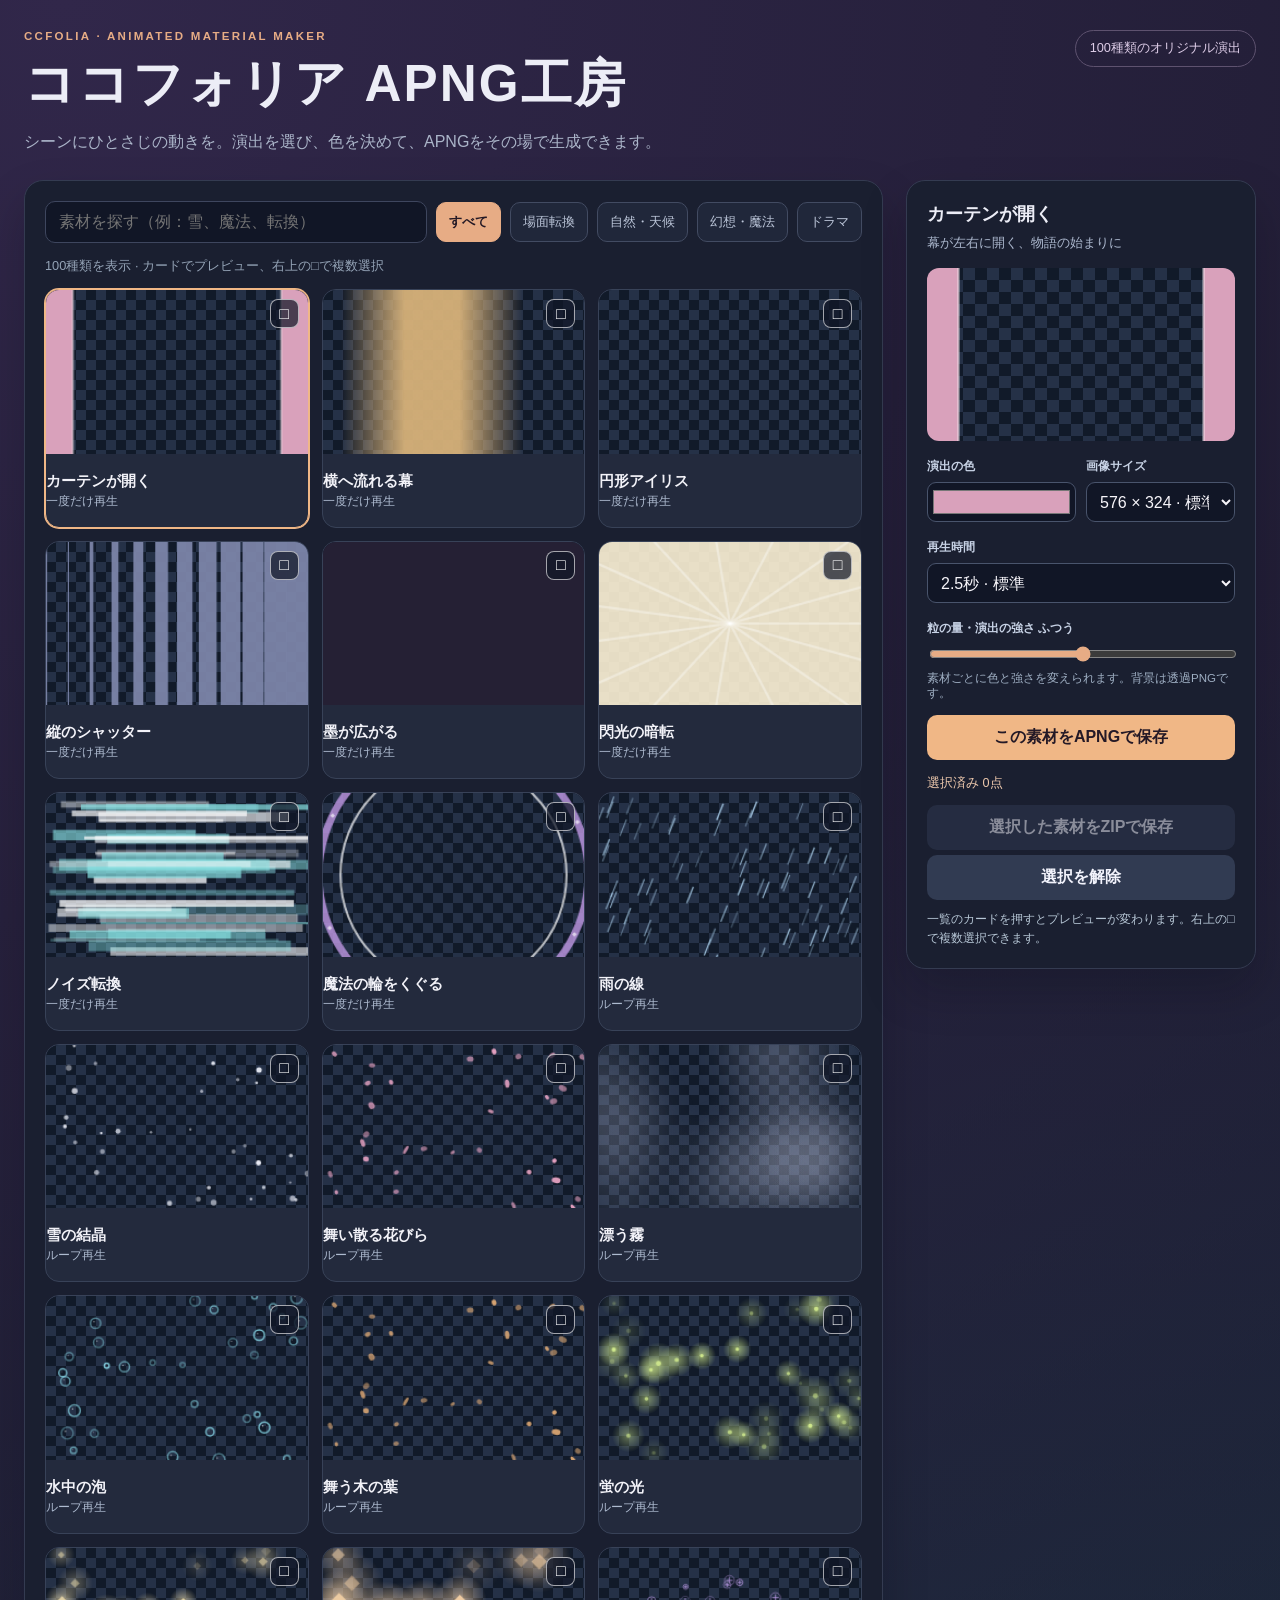
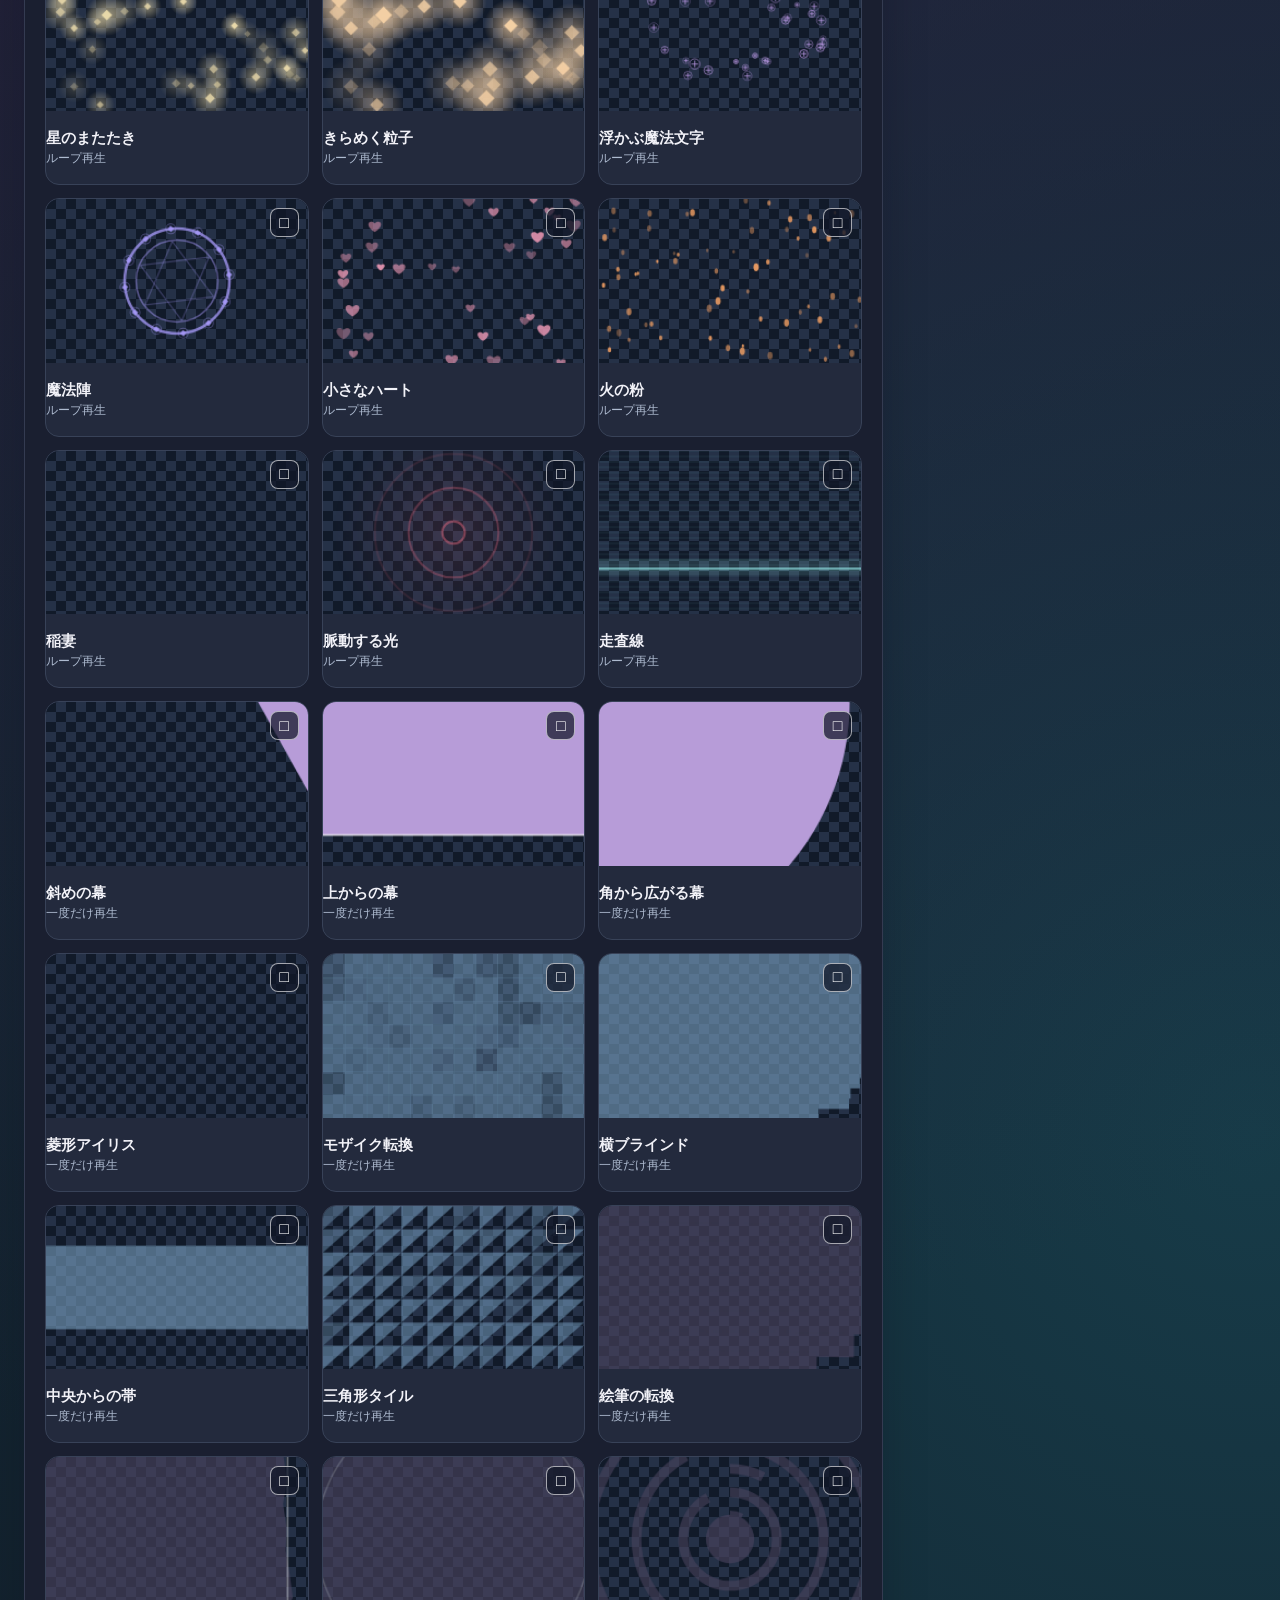
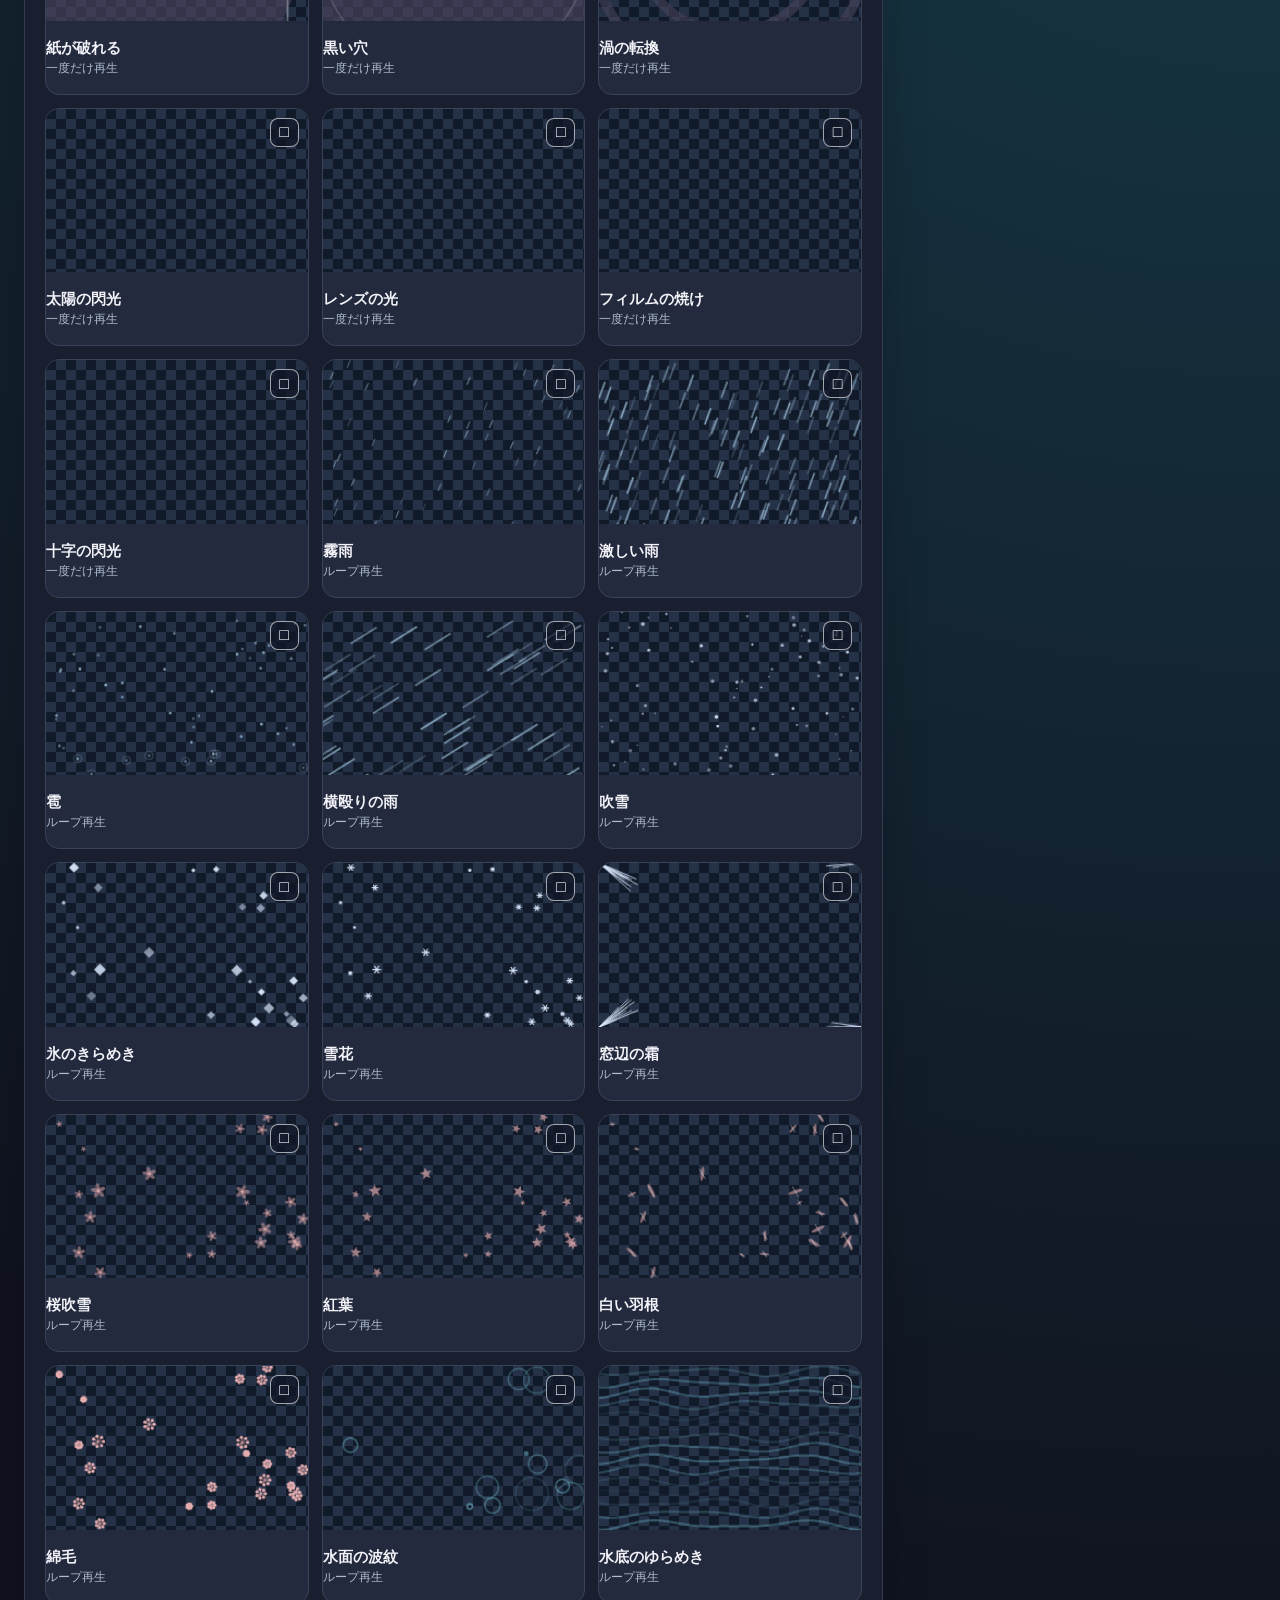
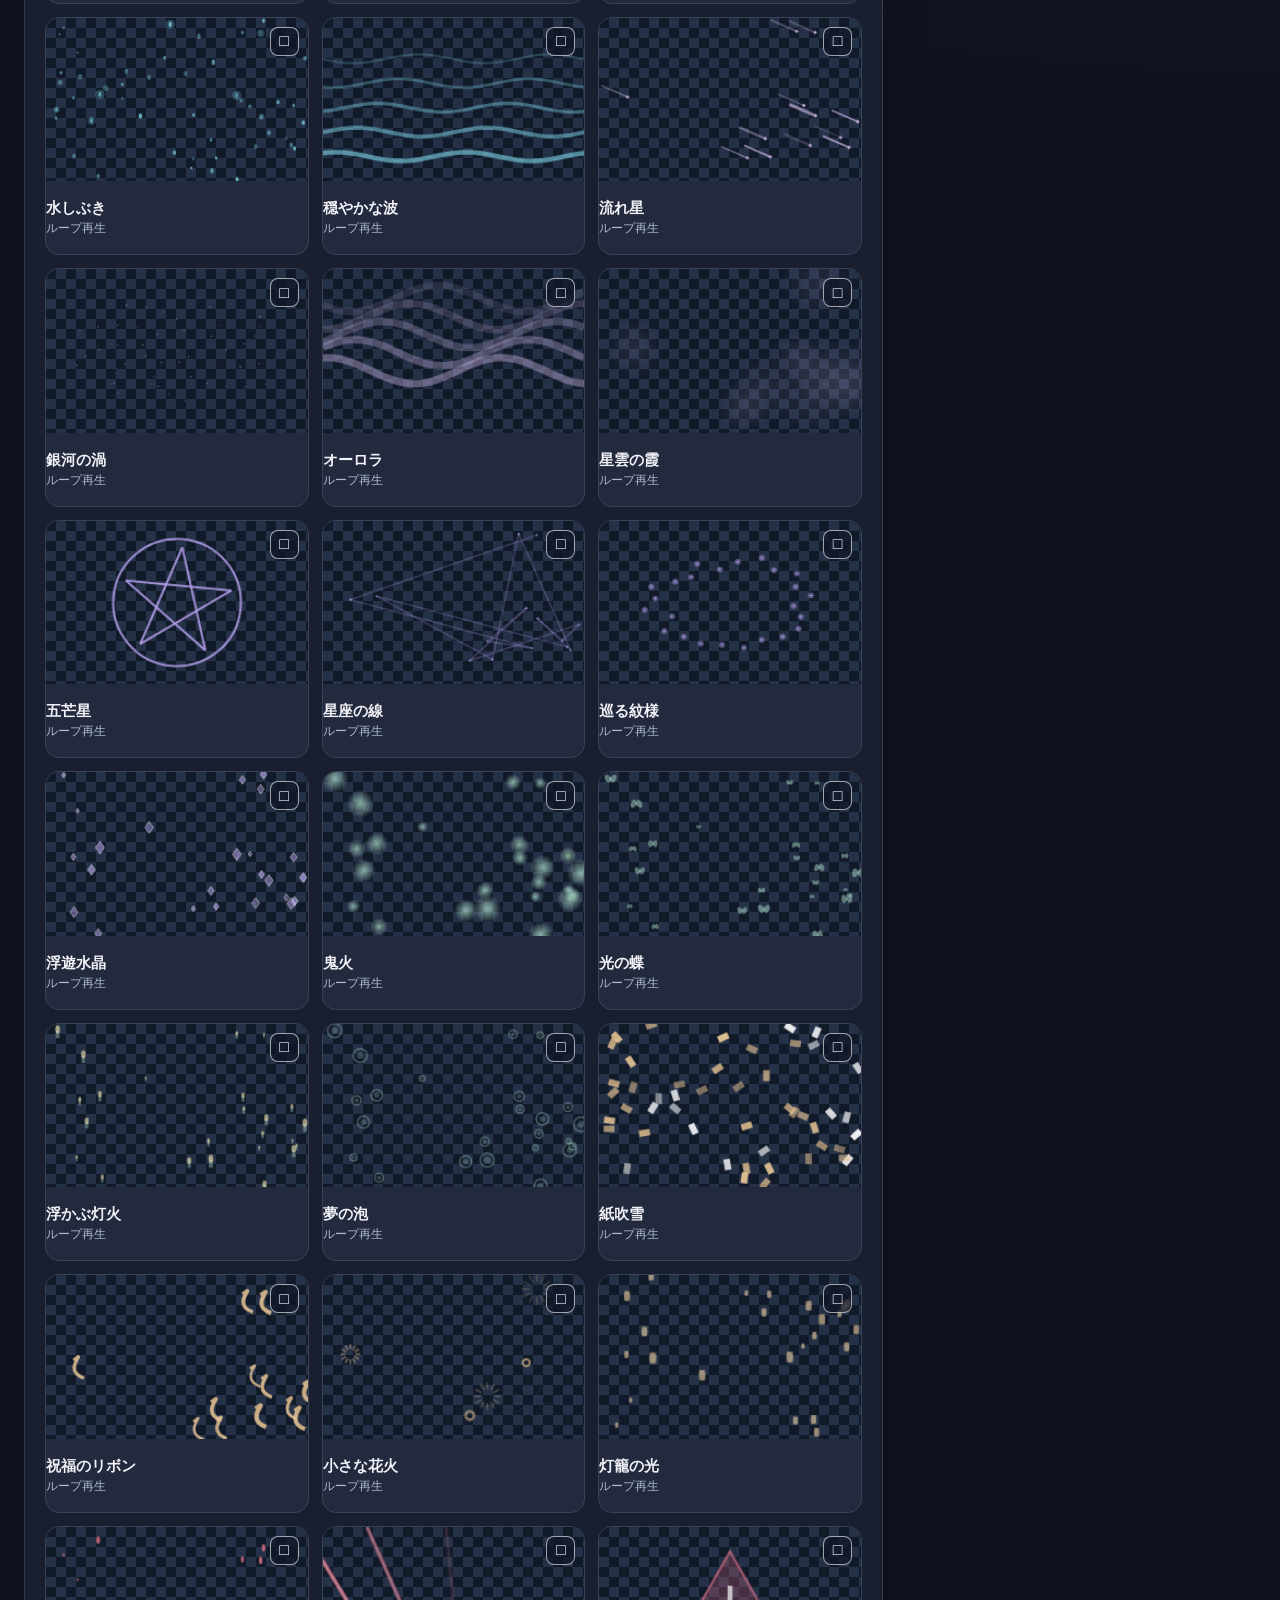
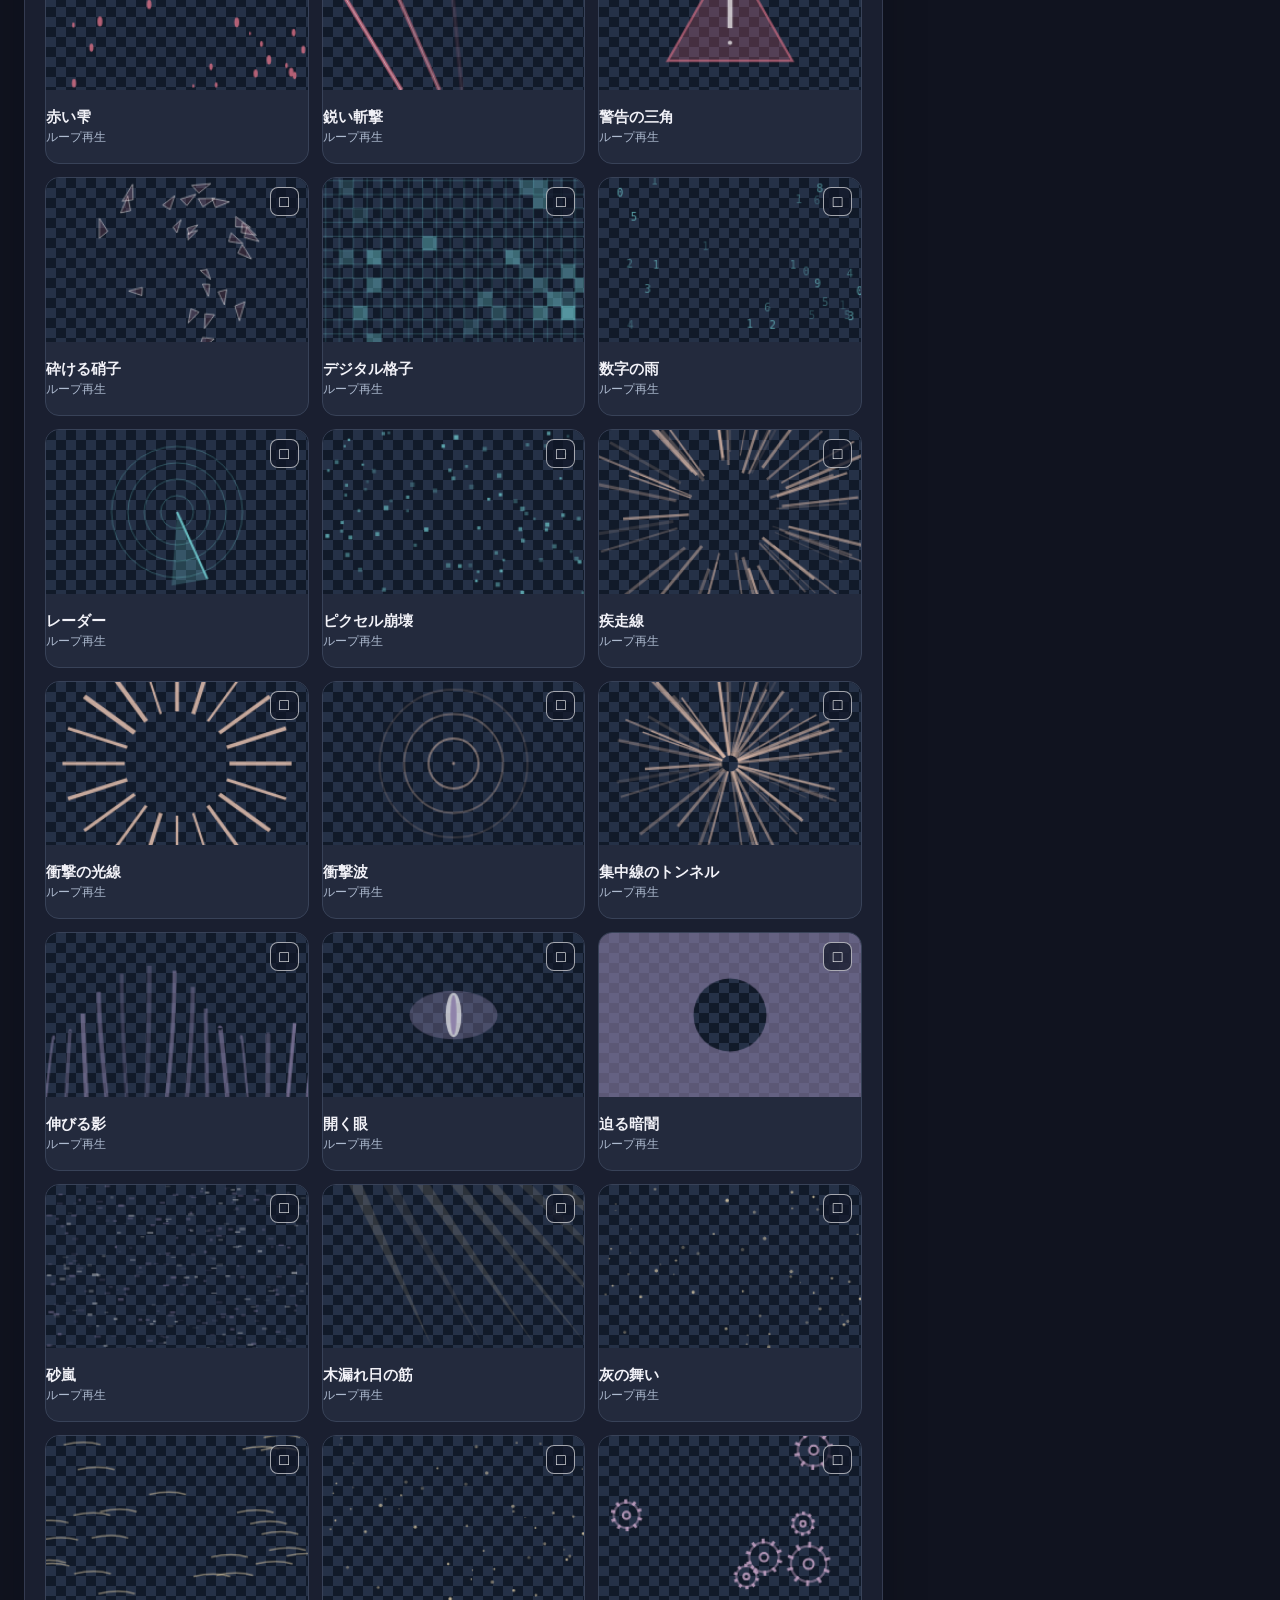
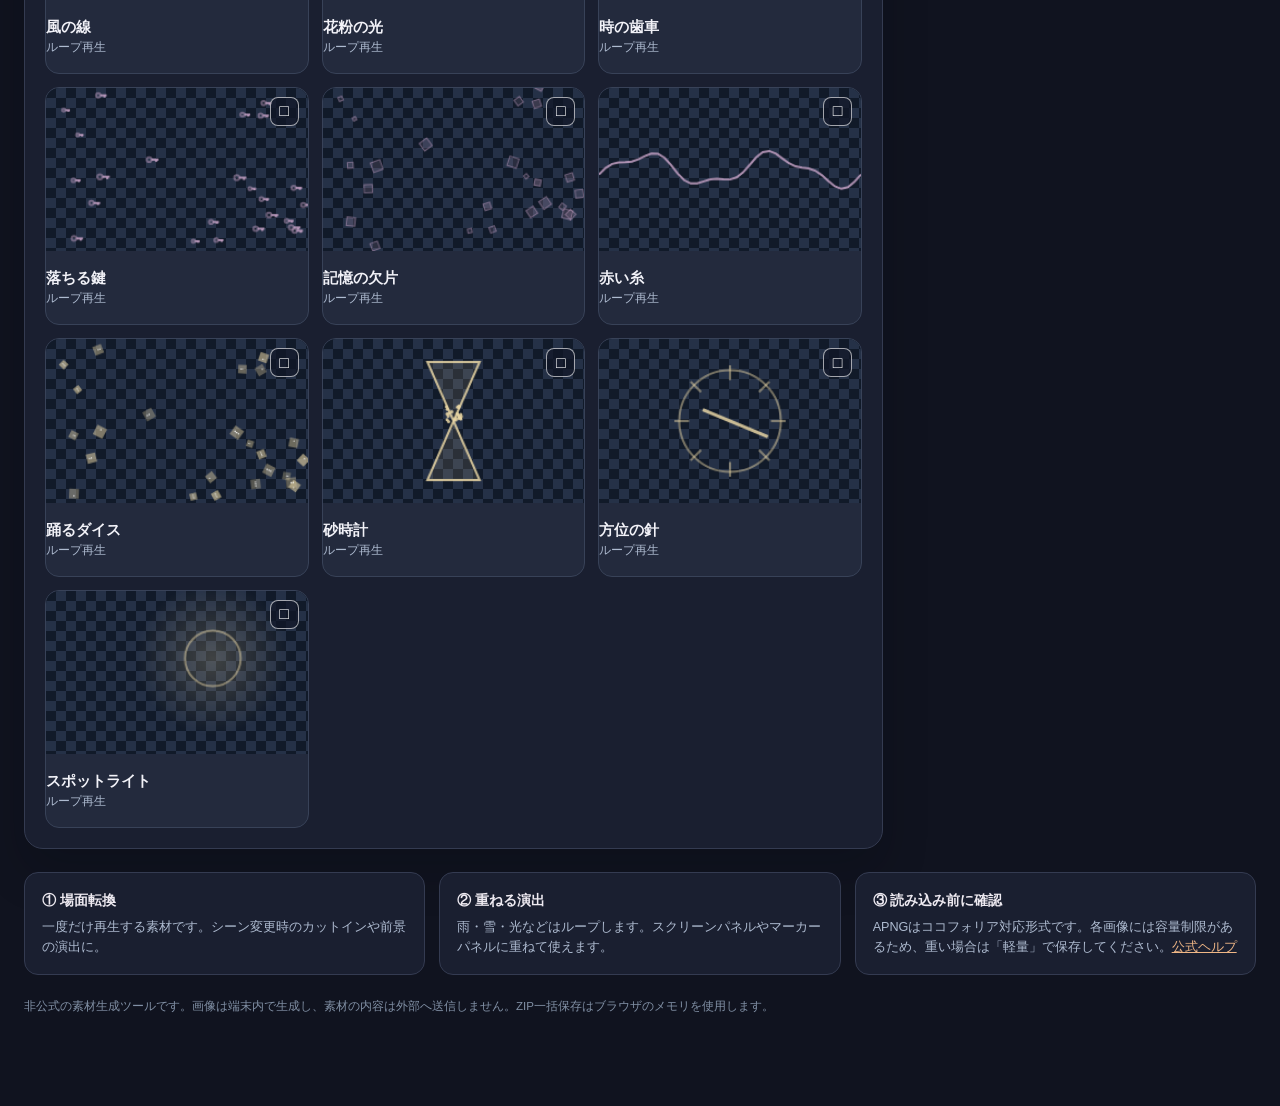
==== apng/index.html @ f4508a55 "Add 100-effect CCFOLIA APNG maker" ====
<!doctype html>
<html lang="ja">
<head>
<meta charset="utf-8"><meta name="viewport" content="width=device-width,initial-scale=1">
<title>ココフォリア APNG工房</title>
<style>
:root{font-family:-apple-system,BlinkMacSystemFont,"Hiragino Kaku Gothic ProN","Yu Gothic",sans-serif;color:#ecedf6;background:#10131f}*{box-sizing:border-box}body{margin:0;background:radial-gradient(circle at 5% 0,#31274a 0,transparent 33%),radial-gradient(circle at 98% 30%,#173b48 0,transparent 33%),#10131f;min-height:100vh}button,input,select{font:inherit}button{cursor:pointer}button:focus-visible,input:focus-visible,select:focus-visible{outline:2px solid #f3ba82;outline-offset:3px}.wrap{max-width:1320px;margin:auto;padding:30px 24px 80px}.top{display:flex;align-items:flex-start;justify-content:space-between;gap:20px;margin-bottom:25px}.eyebrow{font-size:.72rem;letter-spacing:.2em;color:#e7ac85;font-weight:800}h1{font-size:clamp(1.9rem,4vw,3.2rem);letter-spacing:.04em;margin:8px 0 9px}h1 span{color:#f0b786}.lead{color:#abb5c9;line-height:1.7;margin:0}.pill{border:1px solid #5e526f;color:#decde8;border-radius:99px;padding:9px 14px;font-size:.8rem;white-space:nowrap}.layout{display:grid;grid-template-columns:minmax(0,1fr) 350px;gap:23px;align-items:start}.library,.panel{background:#1a1f30;border:1px solid #343b51;border-radius:19px;box-shadow:0 22px 45px #06091036}.library{padding:20px}.toolbar{display:flex;flex-wrap:wrap;gap:9px;align-items:center;margin-bottom:15px}.search{min-width:180px;flex:1;padding:11px 13px;background:#111626;color:#fff;border:1px solid #3e465e;border-radius:10px}.filter{border:1px solid #424b62;border-radius:10px;color:#bbc5d8;background:#20273a;padding:10px 12px;font-size:.82rem}.filter.active{background:#e7ac85;border-color:#e7ac85;color:#241925;font-weight:800}.count{color:#95a4b7;font-size:.8rem;margin:0 0 14px}.cards{display:grid;grid-template-columns:repeat(3,minmax(0,1fr));gap:13px}.card{position:relative;text-align:left;border:1px solid #384258;border-radius:14px;background:#232a3d;color:#f2f2f8;padding:0;overflow:hidden;transition:transform .16s,border-color .16s}.card:hover{transform:translateY(-2px);border-color:#bd9caa}.card.active{border-color:#f0b786;box-shadow:0 0 0 1px #f0b786}.card canvas{display:block;width:100%;aspect-ratio:16/10;background-color:#111a29;background-image:linear-gradient(45deg,#253147 25%,transparent 25%),linear-gradient(-45deg,#253147 25%,transparent 25%),linear-gradient(45deg,transparent 75%,#253147 75%),linear-gradient(-45deg,transparent 75%,#253147 75%);background-size:20px 20px;background-position:0 0,0 10px,10px -10px,-10px 0}.card-text{padding:11px 12px 13px}.card-title{display:block;font-size:.92rem;font-weight:800}.card-sub{display:block;font-size:.72rem;color:#aebbd0;margin-top:3px}.check{position:absolute;right:9px;top:9px;width:29px;height:29px;border:1px solid #ffffff9c;border-radius:8px;background:#111728b8;color:#fff;display:grid;place-items:center;font-size:1rem}.check.on{background:#e7ac85;border-color:#e7ac85;color:#211626}.panel{position:sticky;top:16px;padding:20px}.panel h2{font-size:1.15rem;margin:0 0 7px}.panel p{font-size:.8rem;line-height:1.55;color:#acb8ce;margin:0 0 15px}.previewbox{border-radius:12px;overflow:hidden;background-color:#111a29;background-image:linear-gradient(45deg,#253147 25%,transparent 25%),linear-gradient(-45deg,#253147 25%,transparent 25%),linear-gradient(45deg,transparent 75%,#253147 75%),linear-gradient(-45deg,transparent 75%,#253147 75%);background-size:24px 24px;background-position:0 0,0 12px,12px -12px,-12px 0}.previewbox canvas{display:block;width:100%;aspect-ratio:16/9}.panel label{display:block;font-size:.77rem;font-weight:800;color:#c7d2e5;margin:17px 0 7px}.controlrow{display:grid;grid-template-columns:1fr 1fr;gap:10px}.panel select,.panel input[type=color]{width:100%;height:40px;background:#111626;color:#f7f5fa;border:1px solid #49546c;border-radius:9px;padding:6px 9px}.panel input[type=color]{padding:3px;cursor:pointer}.panel input[type=range]{width:100%;accent-color:#e7ac85}.hint{font-size:.72rem;color:#9eaec2;margin-top:5px}.primary,.secondary{width:100%;border:0;border-radius:10px;padding:12px 13px;font-weight:800;margin-top:14px}.primary{background:#f0b786;color:#241926}.primary:hover{background:#ffd1a5}.secondary{background:#313b52;color:#f2f3fc;margin-top:8px}.secondary:hover{background:#42506c}button:disabled{opacity:.52;cursor:wait}.selection{color:#eec9ad;font-size:.79rem;min-height:22px;margin-top:15px}.status{font-size:.77rem;color:#b6c6d5;line-height:1.5;min-height:38px;margin-top:10px}.help{display:grid;grid-template-columns:repeat(3,1fr);gap:14px;margin-top:23px}.help article{background:#1a1f30;border:1px solid #343b51;border-radius:14px;padding:17px;color:#aebbd0;line-height:1.6;font-size:.79rem}.help strong{display:block;color:#eeeaf1;font-size:.85rem;margin-bottom:5px}.help a{color:#f0b786}.empty{grid-column:1/-1;padding:45px;text-align:center;color:#b2bdd0}.foot{font-size:.72rem;color:#8190a5;margin-top:24px}@media(max-width:1050px){.cards{grid-template-columns:repeat(2,minmax(0,1fr))}.layout{grid-template-columns:minmax(0,1fr) 320px}}@media(max-width:760px){.wrap{padding:22px 14px 60px}.top{display:block}.pill{display:inline-block;margin-top:14px}.layout{display:flex;flex-direction:column-reverse}.panel{position:static;width:100%}.library{width:100%}.help{grid-template-columns:1fr}}@media(max-width:470px){.cards{grid-template-columns:1fr 1fr;gap:9px}.card-title{font-size:.8rem}.card-sub{font-size:.66rem}.card-text{padding:9px}.toolbar{gap:6px}.filter{padding:8px;font-size:.74rem}.search{flex-basis:100%}}
</style>
</head>
<body><main class="wrap">
<header class="top"><div><div class="eyebrow">CCFOLIA · ANIMATED MATERIAL MAKER</div><h1>ココフォリア APNG工房</h1><p class="lead">シーンにひとさじの動きを。演出を選び、色を決めて、APNGをその場で生成できます。</p></div><div class="pill"><span id="totalCount">100</span>種類のオリジナル演出</div></header>
<div class="layout"><section class="library" aria-label="素材一覧"><div class="toolbar"><input id="search" class="search" type="search" placeholder="素材を探す（例：雪、魔法、転換）" aria-label="素材を検索"><button class="filter active" data-filter="all">すべて</button><button class="filter" data-filter="transition">場面転換</button><button class="filter" data-filter="weather">自然・天候</button><button class="filter" data-filter="fantasy">幻想・魔法</button><button class="filter" data-filter="dramatic">ドラマ</button></div><p class="count" id="count"></p><div class="cards" id="cards"></div></section>
<aside class="panel"><h2 id="selectedTitle">カーテンが開く</h2><p id="selectedDescription">幕が左右に開く、物語の始まりに。</p><div class="previewbox"><canvas id="preview" width="640" height="360" aria-label="選んだ演出のプレビュー"></canvas></div><div class="controlrow"><div><label for="color">演出の色</label><input id="color" type="color" value="#d9a1bb"></div><div><label for="size">画像サイズ</label><select id="size"><option value="384">384 × 216 · 軽量</option><option value="576" selected>576 × 324 · 標準</option><option value="768">768 × 432 · 高画質</option></select></div></div><label for="duration">再生時間</label><select id="duration"><option value="1.5">1.5秒 · 速い</option><option value="2.5" selected>2.5秒 · 標準</option><option value="4">4秒 · ゆっくり</option></select><label for="density">粒の量・演出の強さ <span id="densityValue">ふつう</span></label><input id="density" type="range" min="1" max="3" value="2" step="1"><div class="hint">素材ごとに色と強さを変えられます。背景は透過PNGです。</div><button id="downloadOne" class="primary">この素材をAPNGで保存</button><div class="selection" id="selection">選択済み 0点</div><button id="downloadZip" class="secondary" disabled>選択した素材をZIPで保存</button><button id="clearSelection" class="secondary" style="margin-top:5px">選択を解除</button><div id="status" class="status" role="status" aria-live="polite">一覧のカードを押すとプレビューが変わります。右上の□で複数選択できます。</div></aside></div>
<section class="help"><article><strong>① 場面転換</strong>一度だけ再生する素材です。シーン変更時のカットインや前景の演出に。</article><article><strong>② 重ねる演出</strong>雨・雪・光などはループします。スクリーンパネルやマーカーパネルに重ねて使えます。</article><article><strong>③ 読み込み前に確認</strong>APNGはココフォリア対応形式です。各画像には容量制限があるため、重い場合は「軽量」で保存してください。<a href="https://docs.ccfolia.com/" target="_blank" rel="noopener">公式ヘルプ</a></article></section><p class="foot">非公式の素材生成ツールです。画像は端末内で生成し、素材の内容は外部へ送信しません。ZIP一括保存はブラウザのメモリを使用します。</p>
</main><script>
const presets=[
  ['curtain','カーテンが開く','幕が左右に開く、物語の始まりに','transition','#d9a1bb'],
  ['wipe','横へ流れる幕','スッと横切るシンプルな場面転換','transition','#d7b27a'],
  ['iris','円形アイリス','暗転して丸く視界が開く','transition','#171b30'],
  ['shutter','縦のシャッター','細い板が順に現れて消える','transition','#7d85a9'],
  ['ink','墨が広がる','不穏な黒い染みが画面を覆う','transition','#252034'],
  ['flash','閃光の暗転','光が一瞬すべてを包み込む','transition','#fff4d7'],
  ['glitch','ノイズ転換','画面が乱れて切り替わる','transition','#88e1e2'],
  ['portal','魔法の輪をくぐる','光の輪が膨らみ景色を覆う','transition','#c29ae6'],
  ['rain','雨の線','静かに降り続く雨','weather','#b2d8f4'],
  ['snow','雪の結晶','ゆっくり落ちる雪','weather','#f4f6ff'],
  ['petals','舞い散る花びら','春や別れのシーンに','weather','#eea7c7'],
  ['fog','漂う霧','薄い靄が流れる','weather','#c2c7df'],
  ['bubbles','水中の泡','海や水族館の場面に','weather','#88d7e6'],
  ['leaves','舞う木の葉','風に揺れる秋の気配','weather','#e0aa75'],
  ['fireflies','蛍の光','夜の景色に小さな灯り','fantasy','#d0e98d'],
  ['stars','星のまたたき','静かな夜に細かな光','fantasy','#e9d9aa'],
  ['sparkles','きらめく粒子','祝福や発見の瞬間に','fantasy','#f4d0a5'],
  ['runes','浮かぶ魔法文字','円を描いて巡る小さな紋様','fantasy','#bb99e4'],
  ['circle','魔法陣','回転する二重の魔法陣','fantasy','#ab9eff'],
  ['hearts','小さなハート','やわらかな恋の演出','fantasy','#f29cb8'],
  ['embers','火の粉','炎の気配を画面に重ねる','dramatic','#f4a164'],
  ['lightning','稲妻','不穏な夜を裂く閃光','dramatic','#b9c9ff'],
  ['pulse','脈動する光','緊張感のある場面に','dramatic','#db657b'],
  ['scan','走査線','機械や近未来の演出','dramatic','#8ad7d9']
].map(([id,name,desc,category,color])=>({id,name,desc,category,color}));
// 19の描画テーマに4種類ずつ、形と動きを変えた独立した素材を追加。
const extraGroups=[
  ['sweep','transition','#b79cd8',[
    ['diagonal_wipe','斜めの幕','斜めに流れて画面を覆う'],['vertical_wipe','上からの幕','上から降りる場面転換'],['corner_sweep','角から広がる幕','隅から広がる扇形'],['diamond_iris','菱形アイリス','菱形の視界が開く']]],
  ['tiles','transition','#7399b9',[
    ['mosaic_tiles','モザイク転換','小さなタイルが順に点灯'],['horizontal_blinds','横ブラインド','細い帯が交互に走る'],['center_bars','中央からの帯','中央から上下へ広がる'],['triangle_tiles','三角形タイル','三角片が画面を埋める']]],
  ['cut','transition','#49445e',[
    ['brush_strokes','絵筆の転換','太い筆跡が横切る'],['paper_tear','紙が破れる','裂け目が広がる'],['black_hole','黒い穴','中央に吸い込まれる暗転'],['spiral_wipe','渦の転換','渦を描いて視界が変わる']]],
  ['flare','transition','#f1d4a0',[
    ['sunburst_transition','太陽の閃光','光線が一斉に広がる'],['lens_flare_transition','レンズの光','丸い光が横切る'],['film_burn','フィルムの焼け','端から色が焼き付く'],['cross_flash','十字の閃光','十字の光が一瞬広がる']]],
  ['rainstorm','weather','#a9cde5',[
    ['drizzle','霧雨','細く穏やかな雨'],['downpour','激しい雨','密度の高い土砂降り'],['hail','雹','小さな氷粒が跳ねる'],['sideways_rain','横殴りの雨','風に流される雨線']]],
  ['frost','weather','#dceaff',[
    ['snowstorm','吹雪','風に渦巻く雪'],['ice_crystals','氷のきらめき','鋭い光を持つ氷片'],['snowflakes','雪花','六角形の結晶が舞う'],['frost_edges','窓辺の霜','四隅から広がる霜模様']]],
  ['flora','weather','#e8b0b3',[
    ['sakura','桜吹雪','桜の花びらが流れる'],['maple','紅葉','楓の葉が舞う'],['feathers','白い羽根','羽根がゆっくり落ちる'],['dandelions','綿毛','タンポポの綿毛が飛ぶ']]],
  ['water','weather','#79cbdc',[
    ['ripples','水面の波紋','小さな円が次々広がる'],['caustics','水底のゆらめき','水の光が揺れる'],['splash','水しぶき','水滴が跳ねる'],['waves','穏やかな波','横に流れる波線']]],
  ['cosmos','fantasy','#d2bceb',[
    ['shooting_stars','流れ星','夜空を横切る光跡'],['galaxy','銀河の渦','星が螺旋を描く'],['aurora','オーロラ','光の帯が揺れる'],['nebula','星雲の霞','宇宙の雲が漂う']]],
  ['arcana','fantasy','#b6a0ed',[
    ['pentagram','五芒星','ゆっくり回る星の紋章'],['constellation','星座の線','星が結び合わされる'],['orbit_glyphs','巡る紋様','魔法の記号が軌道を巡る'],['crystals','浮遊水晶','透明な結晶が浮かぶ']]],
  ['spirits','fantasy','#b4e4d1',[
    ['wisps','鬼火','小さな光がゆらめく'],['butterflies','光の蝶','蝶がふわりと飛ぶ'],['floating_candles','浮かぶ灯火','温かな灯りが昇る'],['dream_orbs','夢の泡','淡い光球が漂う']]],
  ['celebrate','fantasy','#ebc895',[
    ['confetti','紙吹雪','色紙が踊る'],['ribbons','祝福のリボン','細いリボンが流れる'],['fireworks','小さな花火','光の輪が弾ける'],['lanterns','灯籠の光','灯りがゆっくり昇る']]],
  ['danger','dramatic','#d16d83',[
    ['red_drops','赤い雫','落ちる赤いしずく'],['red_slashes','鋭い斬撃','斜めに走る光の傷'],['warning','警告の三角','点滅する三角形'],['shattered_glass','砕ける硝子','破片が外へ飛び散る']]],
  ['tech','dramatic','#75d4d8',[
    ['digital_grid','デジタル格子','光る格子が流れる'],['code_rain','数字の雨','データの列が降る'],['radar','レーダー','円を走る探索線'],['pixel_dust','ピクセル崩壊','四角い粒が散る']]],
  ['motion','dramatic','#e4c0ae',[
    ['speed_lines','疾走線','端から伸びる速度線'],['impact_rays','衝撃の光線','中心から放射する衝撃'],['shockwave','衝撃波','広がる円形の波'],['focus_tunnel','集中線のトンネル','視線を中央へ集める']]],
  ['horror','dramatic','#8f83aa',[
    ['tendrils','伸びる影','黒い影が這い寄る'],['blinking_eye','開く眼','大きな眼が一瞬開く'],['creeping_dark','迫る暗闇','四隅から闇が浸食する'],['tv_static','砂嵐','細かなノイズが揺れる']]],
  ['atmosphere','weather','#e6d4ae',[
    ['sunbeams','木漏れ日の筋','柔らかな日差しが差す'],['ash','灰の舞い','静かな灰が落ちる'],['wind_trails','風の線','空気が流れる軌跡'],['pollen','花粉の光','金色の粒が漂う']]],
  ['dream','fantasy','#c6a3c6',[
    ['clock_gears','時の歯車','歯車が静かに回る'],['falling_keys','落ちる鍵','古い鍵が舞い落ちる'],['memory_shards','記憶の欠片','四角い記憶が浮かぶ'],['red_thread','赤い糸','一本の糸が揺れる']]],
  ['symbols','dramatic','#e9d6a5',[
    ['dice_scatter','踊るダイス','小さなサイコロが転がる'],['hourglass','砂時計','砂が流れる時計'],['compass','方位の針','針がゆっくり回る'],['spotlight','スポットライト','光が対象を探す']]]
];
for(const [family,category,color,items] of extraGroups)items.forEach(([id,name,desc],variant)=>presets.push({id,name,desc,category,color,family,variant}));
const $=id=>document.getElementById(id), byId=Object.fromEntries(presets.map(p=>[p.id,p]));
const state={active:'curtain',filter:'all',chosen:new Set(),visible:new Set(),busy:false};
const TAU=Math.PI*2;const rnd=(a,b=0,c=0)=>{let x=Math.sin(a*127.1+b*311.7+c*74.7)*43758.5453;return x-Math.floor(x)};
const lerp=(a,b,t)=>a+(b-a)*t, clamp=x=>Math.max(0,Math.min(1,x)), ease=x=>{x=clamp(x);return x*x*(3-2*x)};
function rgba(hex,alpha){let x=parseInt(hex.slice(1),16);return `rgba(${x>>16},${x>>8&255},${x&255},${clamp(alpha)})`}
function line(ctx,x1,y1,x2,y2,color,width=2){ctx.strokeStyle=color;ctx.lineWidth=width;ctx.beginPath();ctx.moveTo(x1,y1);ctx.lineTo(x2,y2);ctx.stroke()}
function ellipse(ctx,x,y,rx,ry,fill,rotation=0){ctx.fillStyle=fill;ctx.beginPath();ctx.ellipse(x,y,rx,ry,rotation,0,TAU);ctx.fill()}
function ring(ctx,x,y,r,color,width=2,from=0,to=TAU){ctx.strokeStyle=color;ctx.lineWidth=width;ctx.beginPath();ctx.arc(x,y,r,from,to);ctx.stroke()}
function star(ctx,x,y,r,color){ctx.fillStyle=color;ctx.beginPath();for(let j=0;j<4;j++){let a=j*Math.PI/2;let xx=x+Math.cos(a)*r,yy=y+Math.sin(a)*r;j?ctx.lineTo(xx,yy):ctx.moveTo(xx,yy)}ctx.closePath();ctx.fill()}
function poly(ctx,points,fill,stroke=null,width=1){ctx.beginPath();points.forEach(([x,y],i)=>i?ctx.lineTo(x,y):ctx.moveTo(x,y));ctx.closePath();if(fill){ctx.fillStyle=fill;ctx.fill()}if(stroke){ctx.strokeStyle=stroke;ctx.lineWidth=width;ctx.stroke()}}
function drawExtra(ctx,p,t,w,h,color,density){
  const v=p.variant,cx=w/2,cy=h/2,m=Math.min(w,h),n=12*density,phase=t*TAU,soft=rgba(color,.48),bright=rgba(color,.85);
  if(p.family==='sweep'){
    let k=ease(t);
    if(v===0){let shift=(-1.3+2.6*k)*w;poly(ctx,[[shift,0],[shift+w*.9,0],[shift+w*1.25,h],[shift+w*.35,h]],color)}
    if(v===1){ctx.fillStyle=color;ctx.fillRect(0,0,w,h*k);line(ctx,0,h*k,w,h*k,rgba('#ffffff',.65),m*.012)}
    if(v===2){let r=k*Math.hypot(w,h);ctx.fillStyle=color;ctx.beginPath();ctx.moveTo(0,0);ctx.arc(0,0,r,0,Math.PI/2);ctx.closePath();ctx.fill()}
    if(v===3){let r=k*Math.hypot(w,h);ctx.fillStyle=color;ctx.fillRect(0,0,w,h);ctx.globalCompositeOperation='destination-out';poly(ctx,[[cx,cy-r],[cx+r,cy],[cx,cy+r],[cx-r,cy]],'#000');ctx.globalCompositeOperation='source-over'}
  }else if(p.family==='tiles'){
    if(v===0||v===3){let cols=v===0?12:10,rows=7,sw=w/cols,sh=h/rows;for(let y=0;y<rows;y++)for(let x=0;x<cols;x++){let a=rnd(x,y,6),life=clamp((t-a*.58)/.25)*clamp((1-t+a*.3)/.28);ctx.fillStyle=rgba(color,life*.9);if(v===0)ctx.fillRect(x*sw,y*sh,sw+1,sh+1);else poly(ctx,[[x*sw,y*sh],[(x+1)*sw,y*sh],[x*sw,(y+1)*sh]],ctx.fillStyle)}}
    if(v===1){for(let i=0;i<16;i++){let k=ease((t-i*.025)/.55);ctx.fillStyle=color;ctx.fillRect(i%2?-w*(1-k):0,i*h/16,w*k,h/16+1)}}
    if(v===2){let k=Math.sin(Math.PI*t),band=h*k/2;ctx.fillStyle=color;ctx.fillRect(0,cy-band,w,band*2)}
  }else if(p.family==='cut'){
    let k=ease(t);
    if(v===0){for(let i=0;i<9;i++){let y=(i+.5)*h/9,extent=w*clamp((t-i*.06)/.42);line(ctx,-10,y,extent,y+Math.sin(i)*h*.03,color,h*.15)}}
    if(v===1){let x=w*k;poly(ctx,[[0,0],[x,0],...[0,1,2,3,4,5,6,7].map(i=>[x+(rnd(i,4)-.5)*w*.045,i*h/7]),[0,h]],color);line(ctx,x,0,x,h,rgba('#ffffff',.65),m*.01)}
    if(v===2){let r=k*Math.hypot(w,h)*.58;ellipse(ctx,cx,cy,r,r,color);ring(ctx,cx,cy,r*.83,rgba('#ffffff',.28),m*.01)}
    if(v===3){for(let i=0;i<6;i++){let r=m*(i+1)/7;ring(ctx,cx,cy,r,rgba(color,k),m*.06,-Math.PI/2,-Math.PI/2+TAU*k*(i%2?1:-1))}ellipse(ctx,cx,cy,m*k*.16,m*k*.16,color)}
  }else if(p.family==='flare'){
    let a=Math.sin(Math.PI*t);
    if(v===0){for(let i=0;i<24;i++){let ang=i*TAU/24;line(ctx,cx,cy,cx+Math.cos(ang)*w*a,cy+Math.sin(ang)*h*a,rgba(color,a*.65),m*.025)}ellipse(ctx,cx,cy,m*a*.23,m*a*.23,rgba('#ffffff',a*.75))}
    if(v===1){let x=(t*1.7-.35)*w;for(let i=0;i<7;i++)ellipse(ctx,x+(i-3)*w*.08,cy,m*(.03+Math.abs(i-3)*.018),m*(.03+Math.abs(i-3)*.018),rgba(color,a*(.55-Math.abs(i-3)*.06)));line(ctx,0,cy,w,cy,rgba(color,a*.35),m*.01)}
    if(v===2){let x=-w*.2+t*w*1.4,grad=ctx.createRadialGradient(x,cy,0,x,cy,w*.8);grad.addColorStop(0,rgba('#ffffff',a*.88));grad.addColorStop(.42,rgba(color,a*.8));grad.addColorStop(1,rgba(color,0));ctx.fillStyle=grad;ctx.fillRect(0,0,w,h)}
    if(v===3){ctx.fillStyle=rgba(color,a*.93);ctx.fillRect(cx-w*a*.09,0,w*a*.18,h);ctx.fillRect(0,cy-h*a*.12,w,h*a*.24);ellipse(ctx,cx,cy,m*a*.25,m*a*.25,rgba('#ffffff',a*.55))}
  }else if(p.family==='rainstorm'){
    for(let i=0;i<n*(v===1?5:2);i++){let x=rnd(i,1)*w,y=((rnd(i,2)+t*(v===0?.55:1.8+rnd(i,3)))%1)*h,slant=v===3?-w*.10:v===1?-w*.023:-w*.012;
      if(v===2){ellipse(ctx,x,y,m*.008,m*.009,rgba(color,.35+rnd(i,5)*.5));if(y>h*.85)ring(ctx,x,y,m*.025,rgba(color,.26),1)}
      else line(ctx,x,y,x+slant,y+h*(v===0?.045:.1),rgba(color,.18+rnd(i,4)*.6),v===0?1:1.6)}
  }else if(p.family==='frost'){
    for(let i=0;i<n*(v===0?3:1);i++){let x=rnd(i,1)*w,y=((rnd(i,2)+t*(v===0?.65:.2))%1)*h,r=m*(.008+rnd(i,3)*.018);
      if(v===0){x+=Math.sin(phase*2+i)*w*.04;ellipse(ctx,x,y,r*.45,r*.45,rgba(color,.4+rnd(i,4)*.55))}
      if(v===1)star(ctx,x,y,r*1.4,rgba(color,.35+.6*Math.abs(Math.sin(phase+i))));
      if(v===2){for(let j=0;j<6;j++){let a=j*TAU/6;line(ctx,x-Math.cos(a)*r,y-Math.sin(a)*r,x+Math.cos(a)*r,y+Math.sin(a)*r,bright,1)}}
    }if(v===3){for(let i=0;i<4;i++){let x=i%2?w:0,y=i<2?0:h;for(let j=0;j<12*density;j++){let a=(i%2?Math.PI:0)+(rnd(i,j)-.5)*1.2,r=m*(.02+j*.01)*(1+.12*Math.sin(phase));line(ctx,x,y,x+Math.cos(a)*r,y+(i<2?1:-1)*Math.sin(Math.abs(a)+.4)*r,rgba(color,.12+j*.028),1)}}}
  }else if(p.family==='flora'){
    for(let i=0;i<n;i++){let x=((rnd(i,1)+t*.18+Math.sin(phase+i)*.02)%1)*w,y=((rnd(i,2)+t*(v===3?-.11:.24)+1)%1)*h,r=m*(.012+rnd(i,3)*.02),rot=phase*1.2+i;
      if(v===0){for(let j=0;j<5;j++){let a=j*TAU/5+rot;ellipse(ctx,x+Math.cos(a)*r*.7,y+Math.sin(a)*r*.7,r*.75,r*.38,rgba(color,.5),a)}ellipse(ctx,x,y,r*.25,r*.25,bright)}
      if(v===1){poly(ctx,Array.from({length:10},(_,j)=>{let a=j*TAU/10+rot;return[x+Math.cos(a)*r*(j%2?.55:1.3),y+Math.sin(a)*r*(j%2?.55:1.3)]}),rgba(color,.68))}
      if(v===2){ellipse(ctx,x,y,r*.38,r*1.5,rgba(color,.54),rot);line(ctx,x-r*.6,y-r,x+r*.6,y+r,rgba('#ffffff',.42),1)}
      if(v===3){line(ctx,x,y,x-r*.6,y+r*.8,rgba(color,.7),1);for(let j=0;j<7;j++){let a=j*TAU/7;line(ctx,x,y,x+Math.cos(a)*r,y+Math.sin(a)*r,rgba(color,.65),1);ellipse(ctx,x+Math.cos(a)*r,y+Math.sin(a)*r,1.5,1.5,color)}}
    }
  }else if(p.family==='water'){
    if(v===0){for(let i=0;i<n/2;i++){let x=rnd(i,1)*w,y=rnd(i,2)*h,r=((t+rnd(i,3))%1)*m*.13;ring(ctx,x,y,r,rgba(color,(1-r/(m*.13))*.65),1.5)}}
    if(v===1){for(let i=0;i<15;i++){let y=(i+.5)*h/15;ctx.beginPath();for(let x=0;x<=w;x+=5){let yy=y+Math.sin(x/w*TAU*2+phase+i)*m*.021+Math.cos(x/w*TAU*3-phase)*m*.011;x?ctx.lineTo(x,yy):ctx.moveTo(x,yy)}ctx.strokeStyle=rgba(color,.2+Math.sin(i)*.15);ctx.lineWidth=2;ctx.stroke()}}
    if(v===2){for(let i=0;i<n*2;i++){let x=rnd(i,1)*w,y=((rnd(i,2)+t*.5)%1)*h,r=m*(.004+rnd(i,3)*.008);ellipse(ctx,x,y,r,r*1.5,rgba(color,.35+rnd(i,4)*.6));if(i%4===0)ring(ctx,x,y,r*2,soft,1)}}
    if(v===3){for(let j=0;j<5;j++){ctx.beginPath();for(let x=0;x<=w;x+=6){let y=h*(.25+j*.15)+Math.sin(x/w*TAU*2+phase+j)*m*.027;x?ctx.lineTo(x,y):ctx.moveTo(x,y)}ctx.strokeStyle=rgba(color,.25+j*.1);ctx.lineWidth=2+j*.6;ctx.stroke()}}
  }else if(p.family==='cosmos'){
    if(v===0){for(let i=0;i<n/2;i++){let x=((rnd(i,1)+t*(.2+rnd(i,3)*.25))%1.3)*w,y=((rnd(i,2)+t*.11)%1.2)*h;line(ctx,x-w*.1,y-h*.07,x,y,rgba(color,.15+rnd(i,4)*.65),1+rnd(i,5)*2);star(ctx,x,y,m*.012,bright)}}
    if(v===1){for(let i=0;i<n*2;i++){let a=i*.68+phase*.2,r=Math.sqrt(i/(n*2))*m*.43,x=cx+Math.cos(a)*r*1.6,y=cy+Math.sin(a)*r*.78;ellipse(ctx,x,y,m*.004,m*.004,rgba(color,.25+.6*rnd(i,2)))}}
    if(v===2){for(let j=0;j<5;j++){ctx.beginPath();for(let x=0;x<=w;x+=8){let y=h*(.18+j*.11)+Math.sin(x/w*TAU*1.5+phase+j)*h*.08;x?ctx.lineTo(x,y):ctx.moveTo(x,y)}ctx.strokeStyle=rgba(color,.12+j*.07);ctx.lineWidth=h*.045;ctx.stroke()}}
    if(v===3){for(let i=0;i<9;i++){let x=rnd(i,1)*w+Math.sin(phase+i)*w*.03,y=rnd(i,2)*h,r=m*(.15+rnd(i,3)*.15),g=ctx.createRadialGradient(x,y,0,x,y,r);g.addColorStop(0,rgba(color,.11));g.addColorStop(1,rgba(color,0));ctx.fillStyle=g;ctx.fillRect(x-r,y-r,r*2,r*2)}}
  }else if(p.family==='arcana'){
    if(v===0){ctx.save();ctx.translate(cx,cy);ctx.rotate(phase*.17);let pts=Array.from({length:5},(_,i)=>[Math.cos(-Math.PI/2+i*TAU/5)*m*.34,Math.sin(-Math.PI/2+i*TAU/5)*m*.34]);for(let i=0;i<5;i++)line(ctx,...pts[i],...pts[(i+2)%5],bright,2);ring(ctx,0,0,m*.39,bright,2);ctx.restore()}
    if(v===1){let pts=Array.from({length:14},(_,i)=>[rnd(i,1)*w,rnd(i,2)*h]);for(let i=0;i<pts.length-1;i++)line(ctx,...pts[i],...pts[i+1],rgba(color,.28),1.4);pts.forEach(([x,y],i)=>star(ctx,x,y,m*.009,rgba(color,.45+.4*Math.sin(phase+i)**2)))}
    if(v===2){for(let i=0;i<n;i++){let a=i*TAU/n+phase*.18,r=m*(.25+rnd(i,2)*.12),x=cx+Math.cos(a)*r*1.5,y=cy+Math.sin(a)*r*.8;ring(ctx,x,y,m*.014,soft,1.2);line(ctx,x-m*.01,y,x+m*.01,y,bright,1);line(ctx,x,y-m*.01,x,y+m*.01,bright,1)}}
    if(v===3){for(let i=0;i<n;i++){let x=rnd(i,1)*w,y=(rnd(i,2)+Math.sin(phase+i)*.035)*h,r=m*(.014+rnd(i,3)*.025);poly(ctx,[[x,y-r],[x+r*.7,y],[x,y+r],[x-r*.7,y]],rgba(color,.35+rnd(i,4)*.38),rgba('#ffffff',.45),1)}}
  }else if(p.family==='spirits'){
    for(let i=0;i<n;i++){let x=(rnd(i,1)+Math.sin(phase+i)*.024)*w,y=((rnd(i,2)-t*(.12+rnd(i,3)*.15)+1)%1)*h,r=m*(.009+rnd(i,4)*.022);
      if(v===0){let g=ctx.createRadialGradient(x,y,0,x,y,r*3);g.addColorStop(0,rgba(color,.72));g.addColorStop(1,rgba(color,0));ctx.fillStyle=g;ctx.fillRect(x-r*3,y-r*3,r*6,r*6)}
      if(v===1){ellipse(ctx,x-r*.65,y,r*.55,r*.9,soft,Math.sin(phase+i)*.4);ellipse(ctx,x+r*.65,y,r*.55,r*.9,soft,-Math.sin(phase+i)*.4);ellipse(ctx,x,y,r*.13,r*.5,bright)}
      if(v===2){ctx.fillStyle=rgba(color,.4);ctx.fillRect(x-r*.4,y,r*.8,r*1.6);ellipse(ctx,x,y-r*.3,r*.5,r*.85,rgba('#fff0b9',.6))}
      if(v===3){ring(ctx,x,y,r*1.5,rgba(color,.35),1.4);ellipse(ctx,x,y,r*.7,r*.7,rgba(color,.23))}
    }
  }else if(p.family==='celebrate'){
    if(v===0){for(let i=0;i<n*2;i++){let x=rnd(i,1)*w,y=((rnd(i,2)+t*(.3+rnd(i,3)*.3))%1)*h;ctx.save();ctx.translate(x,y);ctx.rotate(phase*2+i);ctx.fillStyle=rgba(i%3?color:'#ffffff',.45+rnd(i,4)*.5);ctx.fillRect(-3,-5,6,10);ctx.restore()}}
    if(v===1){for(let i=0;i<n/2;i++){let x=rnd(i,1)*w,y=((rnd(i,2)+t*.2)%1)*h;ctx.beginPath();ctx.moveTo(x,y);ctx.bezierCurveTo(x+w*.06,y-h*.07,x-w*.05,y+h*.06,x+w*.04,y+h*.11);ctx.strokeStyle=bright;ctx.lineWidth=2+rnd(i,3)*3;ctx.stroke()}}
    if(v===2){for(let i=0;i<6;i++){let x=rnd(i,1)*w,y=rnd(i,2)*h,r=((t+rnd(i,3))%1)*m*.12;for(let j=0;j<12;j++){let a=j*TAU/12;line(ctx,x+Math.cos(a)*r*.5,y+Math.sin(a)*r*.5,x+Math.cos(a)*r,y+Math.sin(a)*r,rgba(color,(1-r/(m*.12))*.8),1.8)}}}
    if(v===3){for(let i=0;i<n;i++){let x=rnd(i,1)*w,y=(1-(rnd(i,2)+t*.18)%1)*h,r=m*(.015+rnd(i,3)*.02);ctx.fillStyle=rgba(color,.36);ctx.fillRect(x-r*.6,y-r,r*1.2,r*2);ellipse(ctx,x,y,r*.6,r,rgba('#ffe9b7',.35))}}
  }else if(p.family==='danger'){
    if(v===0){for(let i=0;i<n;i++){let x=rnd(i,1)*w,y=((rnd(i,2)+t*.65)%1)*h,r=m*(.007+rnd(i,3)*.015);ellipse(ctx,x,y,r*.7,r*1.4,bright)}}
    if(v===1){for(let i=0;i<5;i++){let a=clamp((t-i*.08)/.14),x=(i+.5)*w/5;line(ctx,x-w*.18*a,0,x+w*.2*a,h,rgba(color,a*.78),m*.025);line(ctx,x-w*.18*a,0,x+w*.2*a,h,rgba('#ffffff',a*.55),m*.005)}}
    if(v===2){let a=.28+.7*Math.sin(phase*2)**2;poly(ctx,[[cx,cy-m*.35],[cx+m*.38,cy+m*.32],[cx-m*.38,cy+m*.32]],rgba(color,a*.4),rgba(color,a),m*.015);line(ctx,cx,cy-m*.14,cx,cy+m*.12,rgba('#ffffff',a),m*.03);ellipse(ctx,cx,cy+m*.21,m*.013,m*.013,rgba('#ffffff',a))}
    if(v===3){for(let i=0;i<n;i++){let a=rnd(i,1)*TAU,r=m*((t+rnd(i,2)*.5)%1)*.75;poly(ctx,[[cx+Math.cos(a)*r,cy+Math.sin(a)*r],[cx+Math.cos(a+.1)*(r+m*.08),cy+Math.sin(a+.1)*(r+m*.08)],[cx+Math.cos(a-.12)*(r+m*.035),cy+Math.sin(a-.12)*(r+m*.035)]],rgba(color,.16),rgba('#ffffff',.45),1)}}
  }else if(p.family==='tech'){
    if(v===0){let gap=m*.085,off=t*gap;for(let x=-gap+off;x<w;x+=gap)line(ctx,x,0,x,h,rgba(color,.22),1);for(let y=off;y<h;y+=gap)line(ctx,0,y,w,y,rgba(color,.22),1);for(let i=0;i<n;i++){let x=Math.floor(rnd(i,1)*w/gap)*gap+off,y=Math.floor(rnd(i,2)*h/gap)*gap+off;ctx.fillStyle=rgba(color,.15+rnd(i,3)*.3);ctx.fillRect(x,y,gap,gap)}}
    if(v===1){ctx.font=`${Math.max(10,m*.04)}px monospace`;for(let i=0;i<n;i++){let x=rnd(i,1)*w,y=((rnd(i,2)+t*(.3+rnd(i,3)*.2))%1)*h;ctx.fillStyle=rgba(color,.2+rnd(i,4)*.55);ctx.fillText(String(Math.floor(rnd(i,5)*10)),x,y)}}
    if(v===2){for(let j=1;j<5;j++)ring(ctx,cx,cy,m*j*.1,rgba(color,.3),1);let a=phase;poly(ctx,[[cx,cy],[cx+Math.cos(a)*m*.45,cy+Math.sin(a)*m*.45],[cx+Math.cos(a+.5)*m*.45,cy+Math.sin(a+.5)*m*.45]],rgba(color,.22));line(ctx,cx,cy,cx+Math.cos(a)*m*.45,cy+Math.sin(a)*m*.45,bright,2)}
    if(v===3){for(let i=0;i<n*3;i++){let x=(rnd(i,1)+t*.15)%1*w,y=rnd(i,2)*h,s=2+rnd(i,3)*m*.015;ctx.fillStyle=rgba(color,.2+rnd(i,4)*.55);ctx.fillRect(x,y,s,s)}}
  }else if(p.family==='motion'){
    if(v===0||v===3){for(let i=0;i<n*2;i++){let a=rnd(i,1)*TAU,r0=v===0?m*(.25+.12*Math.sin(phase+i)**2):m*.05,r1=v===0?m*(.65+.24*Math.sin(phase+i)**2):m*(.5+.2*Math.sin(phase+i)**2);line(ctx,cx+Math.cos(a)*r0,cy+Math.sin(a)*r0,cx+Math.cos(a)*r1,cy+Math.sin(a)*r1,rgba(color,.12+rnd(i,2)*.6),1+rnd(i,3)*2)}}
    if(v===1){for(let i=0;i<20;i++){let a=i*TAU/20,r=m*(.12+.2*Math.sin(phase)**2);line(ctx,cx+Math.cos(a)*r,cy+Math.sin(a)*r,cx+Math.cos(a)*m*.7,cy+Math.sin(a)*m*.7,bright,2+rnd(i,3)*m*.016)}}
    if(v===2){for(let i=0;i<4;i++){let r=((t+i/4)%1)*m*.6;ring(ctx,cx,cy,r,rgba(color,(1-r/(m*.6))*.65),m*.012)}}
  }else if(p.family==='horror'){
    if(v===0){for(let i=0;i<14;i++){let x=i*w/13,y=h,tipY=h*(.2+.45*Math.sin(phase+i*.3)**2),bend=Math.sin(phase+i)*w*.03;ctx.beginPath();ctx.moveTo(x,y);ctx.quadraticCurveTo(x+bend,h*.55,x+bend,tipY);ctx.strokeStyle=rgba(color,.26+rnd(i,3)*.46);ctx.lineWidth=m*(.013+rnd(i,2)*.018);ctx.stroke()}}
    if(v===1){let o=Math.abs(Math.sin(phase)),r=m*.27;ellipse(ctx,cx,cy,r,r*o*.55,rgba(color,.36));ellipse(ctx,cx,cy,r*.18,r*o*.5,rgba('#ffffff',.65));ellipse(ctx,cx,cy,r*.07,r*o*.45,color)}
    if(v===2){let r=m*(.14+.16*Math.sin(phase*.5)**2);ctx.fillStyle=rgba(color,.6);ctx.beginPath();ctx.rect(0,0,w,h);ctx.moveTo(cx+r,cy);ctx.arc(cx,cy,r,0,TAU,true);ctx.fill('evenodd')}
    if(v===3){let frame=Math.floor(t*24);for(let i=0;i<n*12;i++){let x=rnd(i,1,frame)*w,y=rnd(i,2,frame)*h;ctx.fillStyle=rgba(i%3?color:'#ffffff',rnd(i,4,frame)*.42);ctx.fillRect(x,y,2+rnd(i,5)*w*.016,1+rnd(i,6)*h*.01)}}
  }else if(p.family==='atmosphere'){
    if(v===0){for(let i=0;i<7;i++)poly(ctx,[[w*(.1+i*.13),0],[w*(.15+i*.13),0],[w*(.4+i*.2)+Math.sin(phase)*w*.02,h]],rgba(color,.08+rnd(i,1)*.08))}
    if(v===1||v===3){for(let i=0;i<n*2;i++){let x=(rnd(i,1)+Math.sin(phase+i)*.015)*w,y=((rnd(i,2)+t*(v===1?.25:-.12)+1)%1)*h,r=m*(.003+rnd(i,3)*.008);ellipse(ctx,x,y,r,r,rgba(color,.24+rnd(i,4)*.6))}}
    if(v===2){for(let i=0;i<n;i++){let x=((rnd(i,1)+t*.25)%1)*w,y=rnd(i,2)*h;ctx.beginPath();ctx.moveTo(x-w*.08,y);ctx.quadraticCurveTo(x,y-h*.03,x+w*.06,y);ctx.strokeStyle=soft;ctx.lineWidth=1.5;ctx.stroke()}}
  }else if(p.family==='dream'){
    if(v===0){for(let i=0;i<6;i++){let x=rnd(i,1)*w,y=rnd(i,2)*h,r=m*(.055+rnd(i,3)*.07),turn=phase*.13*(i%2?1:-1);ring(ctx,x,y,r,soft,2);ring(ctx,x,y,r*.28,bright,2);for(let j=0;j<10;j++){let a=j*TAU/10+turn;line(ctx,x+Math.cos(a)*r*.92,y+Math.sin(a)*r*.92,x+Math.cos(a)*r*1.25,y+Math.sin(a)*r*1.25,bright,m*.018)}}}
    if(v===1){for(let i=0;i<n;i++){let x=rnd(i,1)*w,y=((rnd(i,2)+t*.2)%1)*h,r=m*(.018+rnd(i,3)*.012);ring(ctx,x,y,r*.5,soft,2);line(ctx,x+r*.5,y,x+r*2,y,bright,2);line(ctx,x+r*1.5,y,x+r*1.5,y+r*.5,bright,2)}}
    if(v===2){for(let i=0;i<n;i++){let x=rnd(i,1)*w,y=(rnd(i,2)+Math.sin(phase+i)*.02)*h,s=m*(.022+rnd(i,3)*.04);ctx.save();ctx.translate(x,y);ctx.rotate(rnd(i,4)*TAU+phase*.1);ctx.fillStyle=rgba(color,.12+rnd(i,5)*.18);ctx.fillRect(-s/2,-s/2,s,s);ctx.strokeStyle=soft;ctx.strokeRect(-s/2,-s/2,s,s);ctx.restore()}}
    if(v===3){ctx.beginPath();for(let x=0;x<=w;x+=6){let y=cy+Math.sin(x/w*TAU*2+phase)*h*.09+Math.sin(x/w*TAU*5-phase)*h*.03;x?ctx.lineTo(x,y):ctx.moveTo(x,y)}ctx.strokeStyle=bright;ctx.lineWidth=m*.013;ctx.stroke()}
  }else if(p.family==='symbols'){
    if(v===0){for(let i=0;i<n;i++){let x=rnd(i,1)*w,y=((rnd(i,2)+t*.25)%1)*h,s=m*(.04+rnd(i,3)*.025);ctx.save();ctx.translate(x,y);ctx.rotate(phase+i);ctx.fillStyle=rgba(color,.28+rnd(i,4)*.35);ctx.fillRect(-s/2,-s/2,s,s);for(let pip=0;pip<1+i%3;pip++)ellipse(ctx,(pip-1)*s*.2,0,s*.07,s*.07,'#ffffff');ctx.restore()}}
    if(v===1){poly(ctx,[[cx-m*.16,cy-m*.36],[cx+m*.16,cy-m*.36],[cx,cy]],rgba(color,.12),bright,2);poly(ctx,[[cx,cy],[cx+m*.16,cy+m*.36],[cx-m*.16,cy+m*.36]],rgba(color,.12),bright,2);let y=cy-m*.25+t*m*.5;for(let i=0;i<n;i++)ellipse(ctx,cx+(rnd(i,1)-.5)*m*.1,y+(rnd(i,2)-.5)*m*.1,1.5,1.5,bright)}
    if(v===2){ring(ctx,cx,cy,m*.31,soft,2);for(let i=0;i<8;i++){let a=i*TAU/8;line(ctx,cx+Math.cos(a)*m*.25,cy+Math.sin(a)*m*.25,cx+Math.cos(a)*m*.34,cy+Math.sin(a)*m*.34,soft,2)}let a=phase*.15;line(ctx,cx-Math.cos(a)*m*.18,cy-Math.sin(a)*m*.18,cx+Math.cos(a)*m*.25,cy+Math.sin(a)*m*.25,bright,3)}
    if(v===3){let x=cx+Math.sin(phase)*w*.27,y=cy+Math.cos(phase)*h*.1,g=ctx.createRadialGradient(x,y,0,x,y,m*.48);g.addColorStop(0,rgba(color,.22));g.addColorStop(1,rgba(color,0));ctx.fillStyle=g;ctx.fillRect(0,0,w,h);ring(ctx,x,y,m*.17,soft,2)}
  }
}
function drawEffect(ctx,p,t,w,h,color,density=2){
  ctx.clearRect(0,0,w,h);const cx=w/2,cy=h/2,m=Math.min(w,h),n=Math.round(16*density),peak=Math.sin(Math.PI*clamp(t));
  switch(p.id){
  case 'curtain':{let k=ease(t);ctx.fillStyle=color;ctx.fillRect(0,0,w*(1-k)/2,h);ctx.fillRect(w*(1+k)/2,0,w*(1-k)/2,h);for(let side of [-1,1]){let x=cx+side*w*k/2;line(ctx,x,0,x,h,rgba('#ffffff',.35),Math.max(2,w*.009))}break}
  case 'wipe':{let x=lerp(-w,w,t),grad=ctx.createLinearGradient(x-w*.35,0,x+w*.35,0);grad.addColorStop(0,rgba(color,0));grad.addColorStop(.35,rgba(color,.95));grad.addColorStop(.65,rgba(color,.95));grad.addColorStop(1,rgba(color,0));ctx.fillStyle=grad;ctx.fillRect(x-w*.35,0,w*.7,h);break}
  case 'iris':{let r=ease(t)*Math.hypot(w,h)*.65;ctx.fillStyle=color;ctx.beginPath();ctx.rect(0,0,w,h);ctx.moveTo(cx+r,cy);ctx.arc(cx,cy,r,0,TAU,true);ctx.fill('evenodd');ring(ctx,cx,cy,r,rgba('#ffffff',.55),Math.max(2,w*.007));break}
  case 'shutter':{for(let i=0;i<12;i++){let local=clamp((t-i*.032)/.67),v=Math.sin(Math.PI*local),sw=w/12;ctx.fillStyle=rgba(color,.94);ctx.fillRect(i*sw,0,sw*v+1,h)}break}
  case 'ink':{let r=ease(t)*Math.hypot(w,h)*.8;for(let i=0;i<18;i++){let a=i*TAU/18,rr=r*(.85+rnd(i)*.4);ellipse(ctx,cx+Math.cos(a)*r*.35,cy+Math.sin(a)*r*.32,rr*.67,rr*.6,rgba(color,.92),a)}ellipse(ctx,cx,cy,r,r*.85,color);break}
  case 'flash':{let a=Math.pow(peak,.48);ctx.fillStyle=rgba(color,a);ctx.fillRect(0,0,w,h);for(let i=0;i<15;i++){let a=i*TAU/15;line(ctx,cx,cy,cx+Math.cos(a)*w,cy+Math.sin(a)*h,rgba('#ffffff',peak*.45),w*.009)}break}
  case 'glitch':{let intensity=peak;for(let i=0;i<35;i++){let y=rnd(i,4)*h,bh=2+rnd(i,2)*h*.06,x=rnd(i,1)*w*.25;ctx.fillStyle=rgba(i%2?color:'#ffffff',intensity*(.3+rnd(i,3)*.65));ctx.fillRect(x,y,w*(.4+rnd(i,8)*.6),bh)}break}
  case 'portal':{let r=ease(t)*Math.hypot(w,h)*.55;ring(ctx,cx,cy,r,rgba(color,.8),Math.max(4,w*.028));ring(ctx,cx,cy,r*.84,rgba('#ffffff',.7),Math.max(2,w*.008));for(let i=0;i<22;i++){let a=i*TAU/22+t*TAU;star(ctx,cx+Math.cos(a)*r,cy+Math.sin(a)*r,Math.max(2,w*.009),rgba('#ffffff',peak*.8))}break}
  case 'rain':{for(let i=0;i<n*2;i++){let x=rnd(i,1)*w,y=((rnd(i,2)+t*(.7+rnd(i,3)*.8))%1)*h;line(ctx,x,y,x-w*.025,y+h*.10,rgba(color,.25+rnd(i,4)*.6),1+rnd(i,5)*w*.002)}break}
  case 'snow':{for(let i=0;i<n;i++){let y=((rnd(i,2)+t*(.12+rnd(i,3)*.18))%1)*h,x=((rnd(i,1)+Math.sin(t*TAU+rnd(i)*8)*.02)%1)*w;ellipse(ctx,x,y,1+rnd(i,4)*w*.008,1+rnd(i,4)*w*.008,rgba(color,.4+rnd(i,5)*.6))}break}
  case 'petals':case 'leaves':{for(let i=0;i<n;i++){let y=((rnd(i,2)+t*(.26+rnd(i,3)*.24))%1)*h,x=((rnd(i,1)+t*.13+Math.sin(t*TAU+i)*.025)%1)*w,rot=t*TAU*2+rnd(i,4)*TAU;ellipse(ctx,x,y,w*.008+rnd(i,5)*w*.01,h*.009+rnd(i,6)*h*.01,rgba(color,.5+rnd(i,7)*.45),rot)}break}
  case 'fog':{for(let i=0;i<10*density;i++){let x=((rnd(i,1)+t*.14)%1.4-.2)*w,y=rnd(i,2)*h;let g=ctx.createRadialGradient(x,y,0,x,y,w*.28);g.addColorStop(0,rgba(color,.07+rnd(i,3)*.05));g.addColorStop(1,rgba(color,0));ctx.fillStyle=g;ctx.fillRect(x-w*.28,y-w*.28,w*.56,w*.56)}break}
  case 'bubbles':{for(let i=0;i<n;i++){let y=(1-(rnd(i,2)+t*(.15+rnd(i,3)*.25))%1)*h,x=(rnd(i,1)+Math.sin(t*TAU+i)*.017)*w,r=2+rnd(i,4)*w*.016;ring(ctx,x,y,r,rgba(color,.35+rnd(i,5)*.55),1.5);ellipse(ctx,x-r*.3,y-r*.3,r*.13,r*.13,rgba('#ffffff',.65))}break}
  case 'fireflies':case 'stars':case 'sparkles':{for(let i=0;i<n;i++){let x=rnd(i,1)*w+Math.sin(t*TAU+rnd(i,3)*TAU)*w*.01,y=rnd(i,2)*h+Math.cos(t*TAU+i)*h*.012,tw=.2+.8*Math.pow(Math.sin(t*TAU+rnd(i,4)*TAU),2),r=(p.id==='sparkles'?6:3)+rnd(i,5)*w*.008;let g=ctx.createRadialGradient(x,y,0,x,y,r*4);g.addColorStop(0,rgba(color,tw*.7));g.addColorStop(1,rgba(color,0));ctx.fillStyle=g;ctx.fillRect(x-r*4,y-r*4,r*8,r*8);p.id==='stars'||p.id==='sparkles'?star(ctx,x,y,r,rgba(color,tw)):ellipse(ctx,x,y,r*.5,r*.5,rgba(color,tw))}break}
  case 'runes':{for(let i=0;i<n;i++){let a=rnd(i,1)*TAU+t*TAU*.16,r=m*(.21+rnd(i,2)*.18),x=cx+Math.cos(a)*r*1.7,y=cy+Math.sin(a)*r*.8,s=m*(.009+rnd(i,3)*.012);ring(ctx,x,y,s*1.5,rgba(color,.22+rnd(i,4)*.55),1);line(ctx,x-s,y,x+s,y,rgba(color,.6),1.3);line(ctx,x,y-s,x,y+s,rgba(color,.6),1.3)}break}
  case 'circle':{let r=m*.32;ring(ctx,cx,cy,r,rgba(color,.75),2.5);ring(ctx,cx,cy,r*.78,rgba(color,.48),1.5);ctx.save();ctx.translate(cx,cy);ctx.rotate(t*TAU*.32);for(let i=0;i<12;i++){let a=i*TAU/12,x=Math.cos(a)*r,y=Math.sin(a)*r;star(ctx,x,y,m*.02,rgba(color,.8));ring(ctx,x,y,m*.03,rgba(color,.36),1)}for(let i=0;i<6;i++){let a=i*TAU/6;line(ctx,Math.cos(a)*r*.76,Math.sin(a)*r*.76,Math.cos(a+TAU/3)*r*.76,Math.sin(a+TAU/3)*r*.76,rgba(color,.27),1.2)}ctx.restore();break}
  case 'hearts':{for(let i=0;i<n;i++){let y=(1-(rnd(i,2)+t*(.16+rnd(i,3)*.18))%1)*h,x=(rnd(i,1)+Math.sin(t*TAU+i)*.025)*w,s=3+rnd(i,4)*w*.012;ctx.fillStyle=rgba(color,.35+rnd(i,5)*.55);ctx.beginPath();ctx.moveTo(x,y+s);ctx.bezierCurveTo(x-s*2,y-s*.2,x-s,y-s*1.5,x,y-s*.6);ctx.bezierCurveTo(x+s,y-s*1.5,x+s*2,y-s*.2,x,y+s);ctx.fill()}break}
  case 'embers':{for(let i=0;i<n*2;i++){let y=(1-(rnd(i,2)+t*(.15+rnd(i,3)*.35))%1)*h,x=(rnd(i,1)+Math.sin(t*TAU+i)*.02)*w,r=1+rnd(i,4)*w*.006;ellipse(ctx,x,y,r,r*1.5,rgba(color,.3+rnd(i,5)*.65))}break}
  case 'lightning':{let flash=Math.pow(Math.max(0,Math.sin(t*TAU*2+.7)),14);if(flash>.05){ctx.fillStyle=rgba(color,flash*.11);ctx.fillRect(0,0,w,h);for(let bolt=0;bolt<2;bolt++){let x=w*(.32+bolt*.42),y=0;for(let i=0;i<10;i++){let nx=x+(rnd(bolt,i,2)-.5)*w*.12,ny=(i+1)*h/10;line(ctx,x,y,nx,ny,rgba('#ffffff',flash*.95),Math.max(2,w*.006));line(ctx,x,y,nx,ny,rgba(color,flash*.8),Math.max(4,w*.015));x=nx;y=ny}}}break}
  case 'pulse':{let v=(1+Math.sin(t*TAU*2))/2;let g=ctx.createRadialGradient(cx,cy,0,cx,cy,m*.75);g.addColorStop(0,rgba(color,v*.2));g.addColorStop(1,rgba(color,0));ctx.fillStyle=g;ctx.fillRect(0,0,w,h);for(let i=0;i<3;i++){let r=((t*2+i/3)%1)*m*.62;ring(ctx,cx,cy,r,rgba(color,(1-r/(m*.62))*.57),Math.max(2,w*.004))}break}
  case 'scan':{for(let y=0;y<h;y+=Math.max(5,h*.026)){line(ctx,0,y,w,y,rgba(color,.11),1)}let y=t*h;ctx.fillStyle=rgba(color,.16);ctx.fillRect(0,y-h*.06,w,h*.1);line(ctx,0,y,w,y,rgba(color,.8),Math.max(2,h*.006));break}
  default: drawExtra(ctx,p,t,w,h,color,density);
  }
  if(p.category==='transition'&&t>.78){let opacity=1-ease((t-.78)/.12);ctx.globalCompositeOperation='destination-in';ctx.fillStyle=rgba('#000000',opacity);ctx.fillRect(0,0,w,h);ctx.globalCompositeOperation='source-over'}
}
const cards=$('cards');let filter='all';const visibleCards=new Set();
const observer=new IntersectionObserver(entries=>{for(const entry of entries)entry.isIntersecting?visibleCards.add(entry.target):visibleCards.delete(entry.target)},{rootMargin:'120px'});
const categoryLabels={transition:'場面転換 シーン切り替え',weather:'自然 天候',fantasy:'幻想 魔法',dramatic:'ドラマ 演出'};
function card(p){const el=document.createElement('button');el.type='button';el.className='card';el.dataset.id=p.id;el.innerHTML=`<canvas width="240" height="150" aria-hidden="true"></canvas><span class="check" aria-label="複数選択">□</span><span class="card-text"><span class="card-title"></span><span class="card-sub"></span></span>`;el.querySelector('.card-title').textContent=p.name;el.querySelector('.card-sub').textContent=p.category==='transition'?'一度だけ再生':'ループ再生';el.addEventListener('click',e=>{if(e.target.closest('.check')){toggle(p.id);return}choose(p.id)});return el}
function renderCards(){let q=$('search').value.trim().toLowerCase(),items=presets.filter(p=>(filter==='all'||p.category===filter)&&(`${p.name} ${p.desc} ${p.category} ${categoryLabels[p.category]}`.toLowerCase().includes(q)));observer.disconnect();visibleCards.clear();cards.replaceChildren(...items.map(card));for(const el of cards.querySelectorAll('.card'))observer.observe(el);if(!items.length){let d=document.createElement('div');d.className='empty';d.textContent='該当する素材がありません。検索語を変えてください。';cards.append(d)}$('count').textContent=`${items.length}種類を表示 · カードでプレビュー、右上の□で複数選択`;updateCards()}
function updateCards(){for(const el of cards.querySelectorAll('.card')){let id=el.dataset.id;el.classList.toggle('active',id===state.active);el.querySelector('.check').textContent=state.chosen.has(id)?'✓':'□';el.querySelector('.check').classList.toggle('on',state.chosen.has(id))}}
function toggle(id){state.chosen.has(id)?state.chosen.delete(id):state.chosen.add(id);$('selection').textContent=`選択済み ${state.chosen.size}点`;$('downloadZip').disabled=!state.chosen.size||state.busy;updateCards()}
function choose(id){state.active=id;let p=byId[id];$('selectedTitle').textContent=p.name;$('selectedDescription').textContent=p.desc;$('color').value=p.color;updateCards()}
function progress(message){$('status').textContent=message}
document.querySelectorAll('.filter').forEach(b=>b.addEventListener('click',()=>{document.querySelector('.filter.active').classList.remove('active');b.classList.add('active');filter=b.dataset.filter;renderCards()}));
$('search').addEventListener('input',renderCards);$('clearSelection').addEventListener('click',()=>{state.chosen.clear();toggleCount()});
function toggleCount(){$('selection').textContent=`選択済み ${state.chosen.size}点`;$('downloadZip').disabled=!state.chosen.size||state.busy;updateCards()}
$('density').addEventListener('input',()=>{$('densityValue').textContent=['','控えめ','ふつう','多め'][Number($('density').value)]});
const preview=$('preview'),pctx=preview.getContext('2d');
let last=0;function animate(ts){if(ts-last>33){last=ts;let dur=Number($('duration').value),t=(ts/1000%dur)/dur,density=Number($('density').value),p=byId[state.active];drawEffect(pctx,p,t,preview.width,preview.height,$('color').value,density);for(const el of visibleCards){let c=el.querySelector('canvas');drawEffect(c.getContext('2d'),byId[el.dataset.id],(ts/1000%2.5)/2.5,c.width,c.height,byId[el.dataset.id].color,2)}}requestAnimationFrame(animate)}
requestAnimationFrame(animate);renderCards();choose(state.active);$('totalCount').textContent=presets.length;
// APNG: canvasの各PNGフレームのIDATを取り出し、APNGチャンクに組み立てる。
const encoder=new TextEncoder();const u32=n=>new Uint8Array([(n>>>24)&255,(n>>>16)&255,(n>>>8)&255,n&255]);
function concat(parts){let len=parts.reduce((s,p)=>s+p.length,0),out=new Uint8Array(len),off=0;for(let p of parts){out.set(p,off);off+=p.length}return out}
let crcTable=null;function crc32(bytes){if(!crcTable){crcTable=Array.from({length:256},(_,n)=>{for(let i=0;i<8;i++)n=(n&1)?(0xedb88320^(n>>>1)):(n>>>1);return n>>>0})}let c=-1;for(let b of bytes)c=crcTable[(c^b)&255]^(c>>>8);return(c^-1)>>>0}
function chunk(type,payload){let name=encoder.encode(type),body=concat([name,payload]);return concat([u32(payload.length),body,u32(crc32(body))])}
function parsePng(bytes){let header=null,idat=[];for(let i=8;i+12<=bytes.length;){let len=new DataView(bytes.buffer,bytes.byteOffset+i,4).getUint32(0),type=String.fromCharCode(...bytes.subarray(i+4,i+8));if(i+12+len>bytes.length)throw Error('PNGフレームの読み込みに失敗しました');let data=bytes.subarray(i+8,i+8+len);if(type==='IHDR')header=data;if(type==='IDAT')idat.push(data);i+=12+len;if(type==='IEND')break}if(!header||!idat.length)throw Error('PNGフレームが不正です');return{header,data:concat(idat)}}
function toPng(canvas){return new Promise((resolve,reject)=>canvas.toBlob(async blob=>{try{if(!blob)throw Error('画像の生成に失敗しました');resolve(parsePng(new Uint8Array(await blob.arrayBuffer())))}catch(e){reject(e)}},'image/png'))}
async function makeApng(p,opts,onProgress=()=>{}){const width=opts.size,height=Math.round(width*9/16),fps=12,frames=Math.round(opts.duration*fps),canvas=document.createElement('canvas');canvas.width=width;canvas.height=height;const ctx=canvas.getContext('2d',{willReadFrequently:false});let parts=[new Uint8Array([137,80,78,71,13,10,26,10])],seq=0,header=null;const packets=[];for(let i=0;i<frames;i++){drawEffect(ctx,p,i/frames,width,height,opts.color,opts.density);let png=await toPng(canvas);if(!header)header=png.header;packets.push(png.data);if(i%4===0)onProgress(i+1,frames);await new Promise(resolve=>setTimeout(resolve,0))}parts.push(chunk('IHDR',header),chunk('acTL',concat([u32(frames),u32(p.category==='transition'?1:0)])));for(let i=0;i<frames;i++){let control=concat([u32(seq++),u32(width),u32(height),u32(0),u32(0),new Uint8Array([0,1,0,fps,0,0])]);parts.push(chunk('fcTL',control));parts.push(i===0?chunk('IDAT',packets[i]):chunk('fdAT',concat([u32(seq++),packets[i]])))}parts.push(chunk('IEND',new Uint8Array()));return new Blob(parts,{type:'image/png'})}
function options(p){return{size:Number($('size').value),duration:Number($('duration').value),density:Number($('density').value),color:p.id===state.active?$('color').value:p.color}}
function save(blob,name){const a=document.createElement('a'),url=URL.createObjectURL(blob);a.href=url;a.download=name;document.body.append(a);a.click();a.remove();setTimeout(()=>URL.revokeObjectURL(url),60000)}
function nameFor(p){return `ccfolia_${p.id}_${$('size').value}.png`}
async function busy(task){if(state.busy)return;state.busy=true;$('downloadOne').disabled=true;$('downloadZip').disabled=true;try{await task()}catch(e){console.error(e);progress(`生成に失敗しました：${e.message}`)}finally{state.busy=false;$('downloadOne').disabled=false;$('downloadZip').disabled=!state.chosen.size}}
$('downloadOne').addEventListener('click',()=>busy(async()=>{let p=byId[state.active];progress(`${p.name}を生成しています…`);let blob=await makeApng(p,options(p),(i,total)=>progress(`${p.name} ${i}/${total}フレームを生成中`));save(blob,nameFor(p));progress(`${p.name}を保存しました（${(blob.size/1024/1024).toFixed(2)} MB）。`)}));
// 外部ライブラリを使わないZIP（非圧縮）。APNG内のPNGデータは圧縮済み。
function le16(n){return new Uint8Array([n&255,n>>>8&255])}function le32(n){return new Uint8Array([n&255,n>>>8&255,n>>>16&255,n>>>24&255])}
async function makeZip(files){let parts=[],central=[],offset=0;for(let {name,blob} of files){let data=new Uint8Array(await blob.arrayBuffer()),title=encoder.encode(name),crc=crc32(data),local=concat([le32(0x04034b50),le16(20),le16(0),le16(0),le16(0),le16(0),le32(crc),le32(data.length),le32(data.length),le16(title.length),le16(0),title]);parts.push(local,data);central.push(concat([le32(0x02014b50),le16(20),le16(20),le16(0),le16(0),le16(0),le16(0),le32(crc),le32(data.length),le32(data.length),le16(title.length),le16(0),le16(0),le16(0),le16(0),le32(0),le32(offset),title]));offset+=local.length+data.length}let dir=concat(central),end=concat([le32(0x06054b50),le16(0),le16(0),le16(files.length),le16(files.length),le32(dir.length),le32(offset),le16(0)]);return new Blob([...parts,dir,end],{type:'application/zip'})}
$('downloadZip').addEventListener('click',()=>busy(async()=>{let chosen=presets.filter(p=>state.chosen.has(p.id)),files=[];for(let i=0;i<chosen.length;i++){let p=chosen[i];progress(`${i+1}/${chosen.length}点目：${p.name}を生成しています…`);files.push({name:nameFor(p),blob:await makeApng(p,options(p))})}progress('ZIPをまとめています…');let zip=await makeZip(files);save(zip,'ccfolia_apng_set.zip');progress(`${files.length}点をZIPで保存しました（${(zip.size/1024/1024).toFixed(2)} MB）。`)}));
</script></body></html>
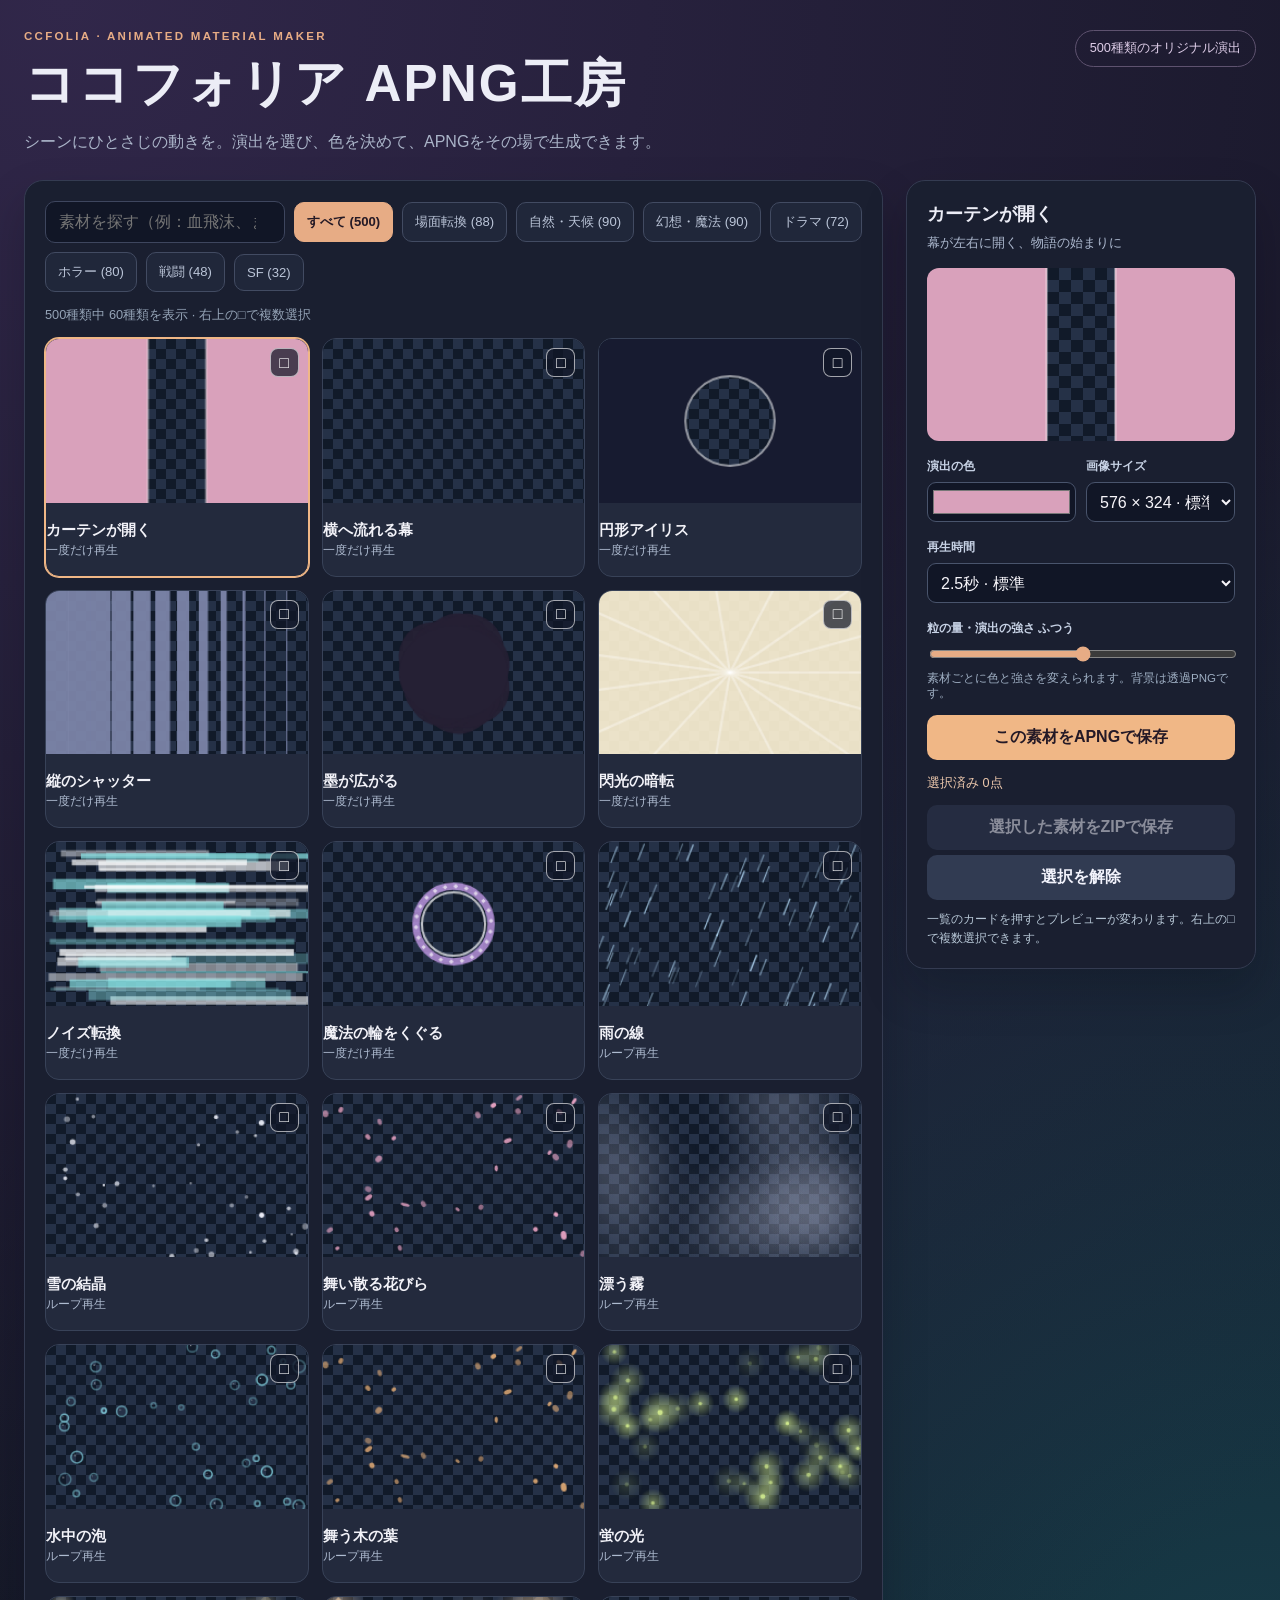
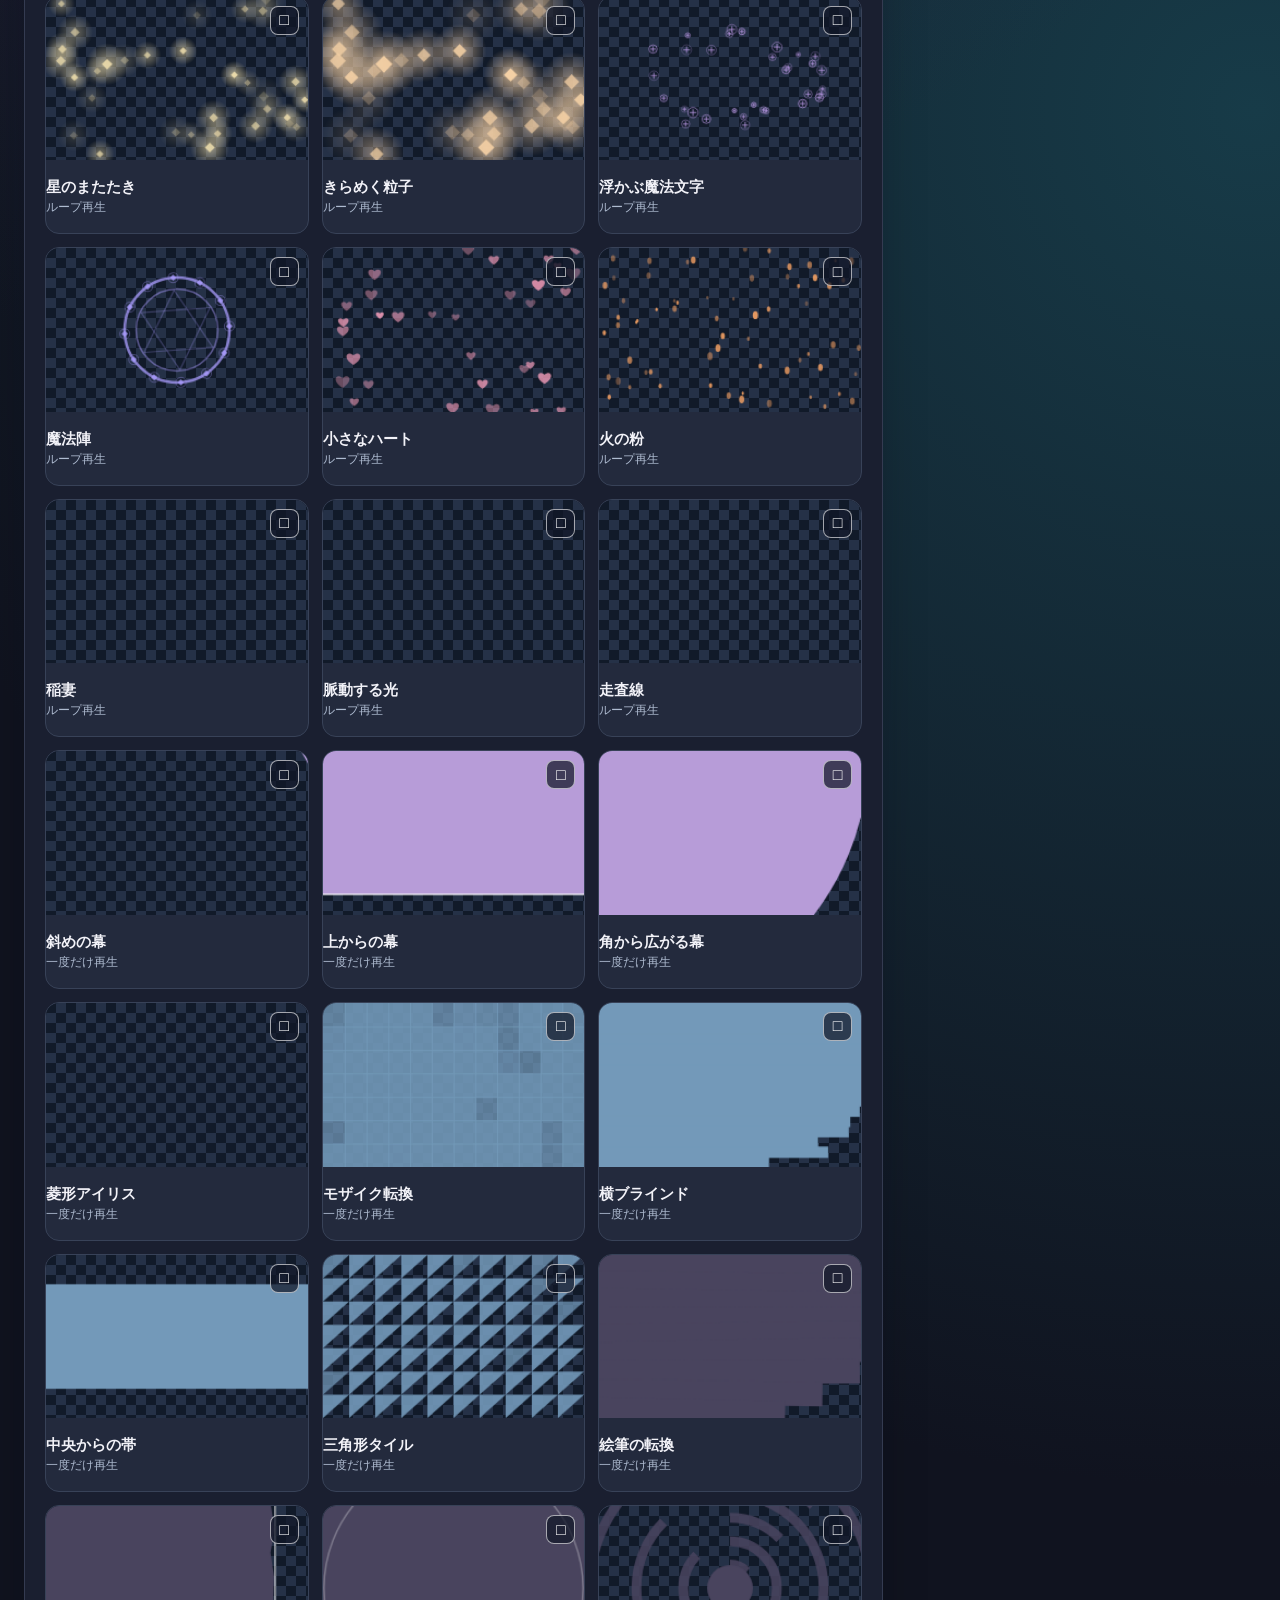
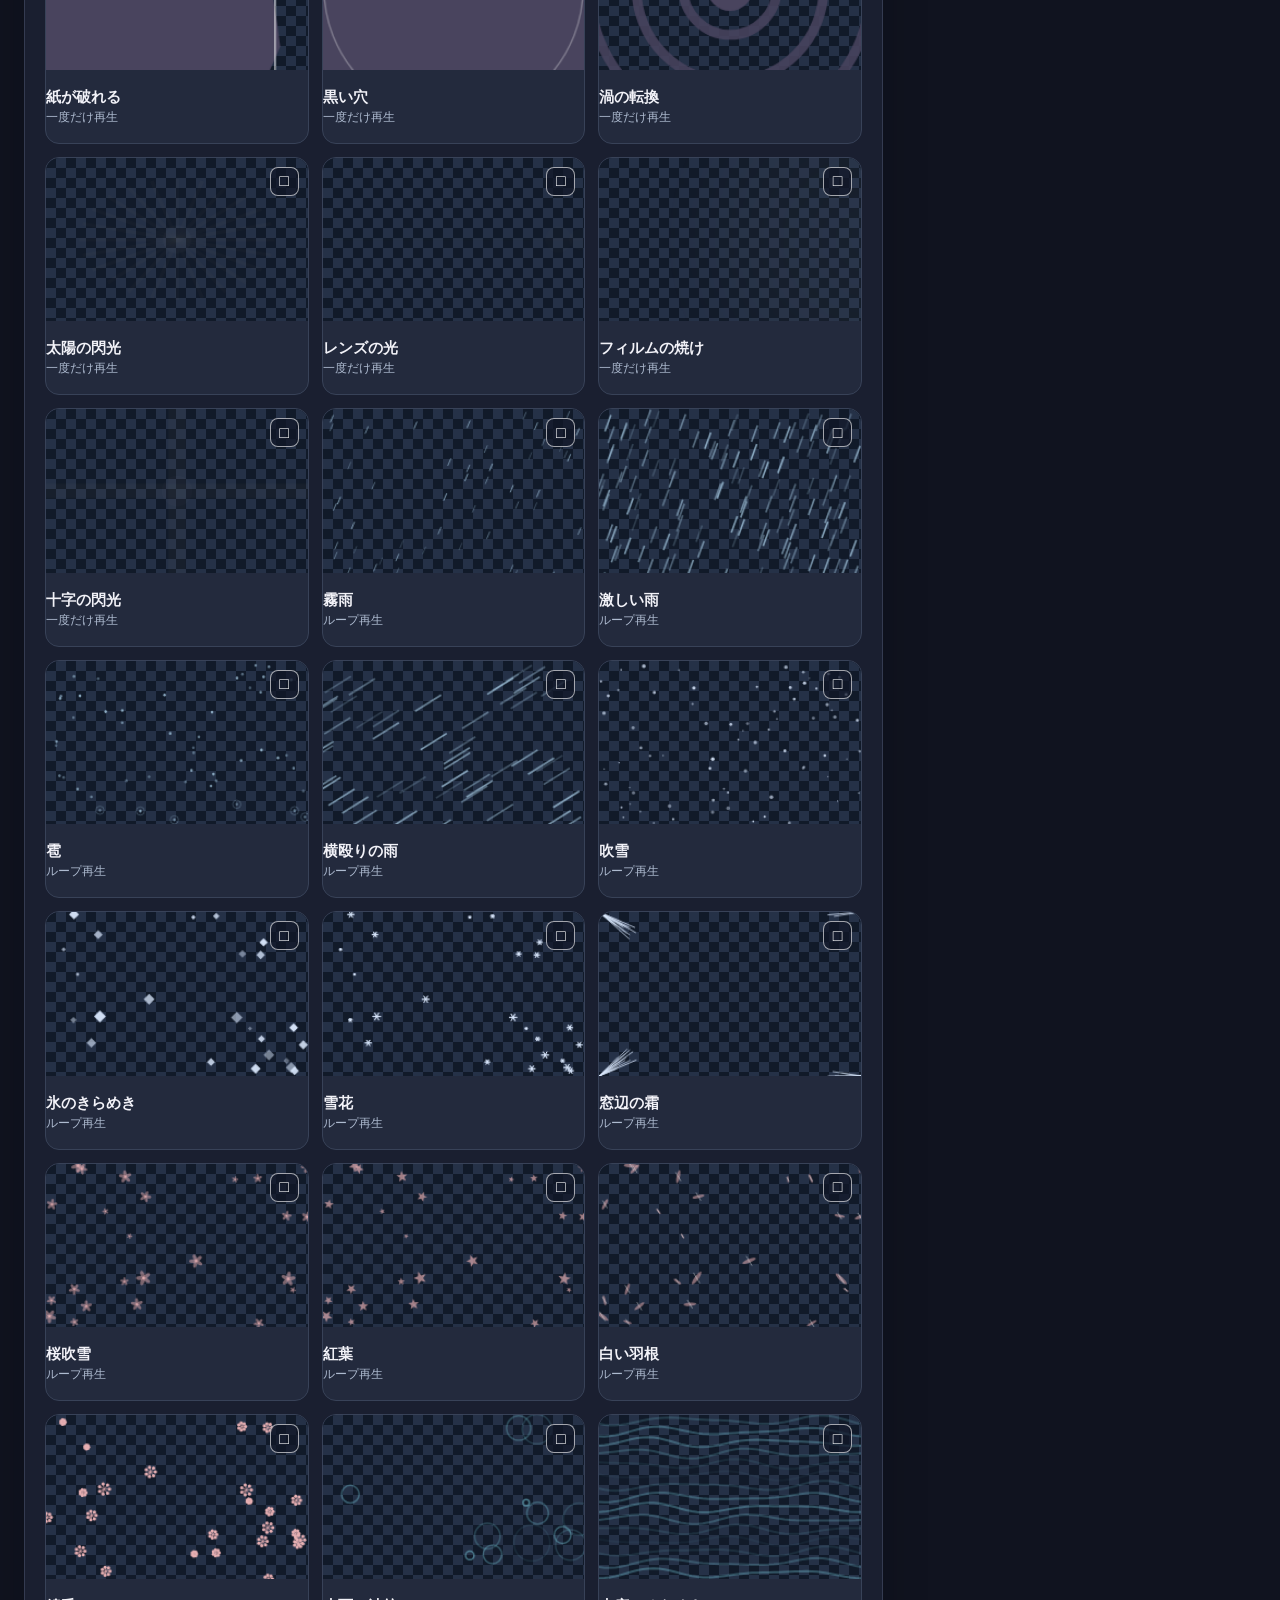
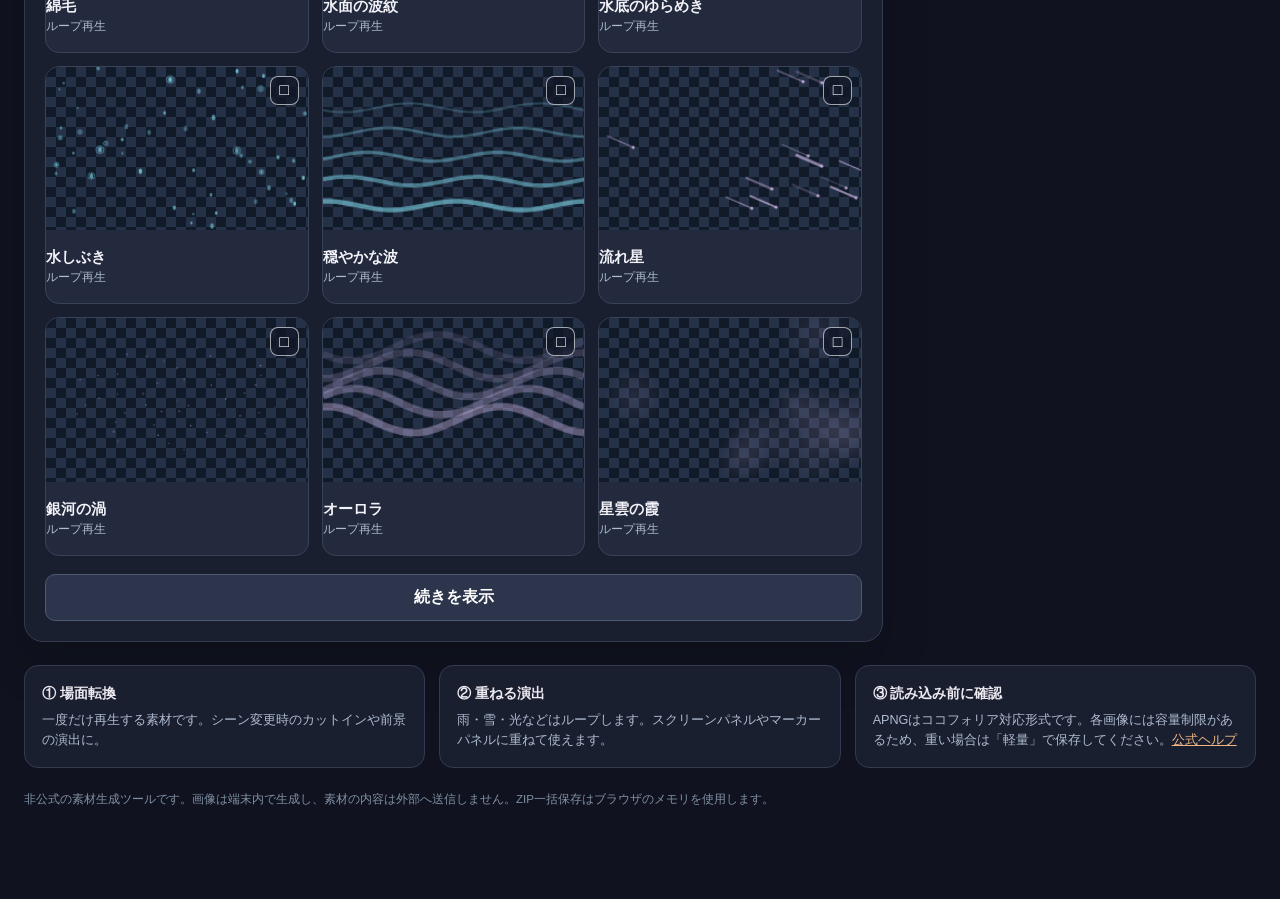
==== commit 3a2fb57f: "Expand CCFOLIA APNG maker to 500 effects" ====
--- a/apng/index.html
+++ b/apng/index.html
@@ -1,15 +1,15 @@
 <!doctype html>
 <html lang="ja">
 <head>
-<meta charset="utf-8"><meta name="viewport" content="width=device-width,initial-scale=1">
+<meta charset="utf-8"><meta name="viewport" content="width=device-width,initial-scale=1"><meta name="robots" content="noindex,nofollow">
 <title>ココフォリア APNG工房</title>
 <style>
-:root{font-family:-apple-system,BlinkMacSystemFont,"Hiragino Kaku Gothic ProN","Yu Gothic",sans-serif;color:#ecedf6;background:#10131f}*{box-sizing:border-box}body{margin:0;background:radial-gradient(circle at 5% 0,#31274a 0,transparent 33%),radial-gradient(circle at 98% 30%,#173b48 0,transparent 33%),#10131f;min-height:100vh}button,input,select{font:inherit}button{cursor:pointer}button:focus-visible,input:focus-visible,select:focus-visible{outline:2px solid #f3ba82;outline-offset:3px}.wrap{max-width:1320px;margin:auto;padding:30px 24px 80px}.top{display:flex;align-items:flex-start;justify-content:space-between;gap:20px;margin-bottom:25px}.eyebrow{font-size:.72rem;letter-spacing:.2em;color:#e7ac85;font-weight:800}h1{font-size:clamp(1.9rem,4vw,3.2rem);letter-spacing:.04em;margin:8px 0 9px}h1 span{color:#f0b786}.lead{color:#abb5c9;line-height:1.7;margin:0}.pill{border:1px solid #5e526f;color:#decde8;border-radius:99px;padding:9px 14px;font-size:.8rem;white-space:nowrap}.layout{display:grid;grid-template-columns:minmax(0,1fr) 350px;gap:23px;align-items:start}.library,.panel{background:#1a1f30;border:1px solid #343b51;border-radius:19px;box-shadow:0 22px 45px #06091036}.library{padding:20px}.toolbar{display:flex;flex-wrap:wrap;gap:9px;align-items:center;margin-bottom:15px}.search{min-width:180px;flex:1;padding:11px 13px;background:#111626;color:#fff;border:1px solid #3e465e;border-radius:10px}.filter{border:1px solid #424b62;border-radius:10px;color:#bbc5d8;background:#20273a;padding:10px 12px;font-size:.82rem}.filter.active{background:#e7ac85;border-color:#e7ac85;color:#241925;font-weight:800}.count{color:#95a4b7;font-size:.8rem;margin:0 0 14px}.cards{display:grid;grid-template-columns:repeat(3,minmax(0,1fr));gap:13px}.card{position:relative;text-align:left;border:1px solid #384258;border-radius:14px;background:#232a3d;color:#f2f2f8;padding:0;overflow:hidden;transition:transform .16s,border-color .16s}.card:hover{transform:translateY(-2px);border-color:#bd9caa}.card.active{border-color:#f0b786;box-shadow:0 0 0 1px #f0b786}.card canvas{display:block;width:100%;aspect-ratio:16/10;background-color:#111a29;background-image:linear-gradient(45deg,#253147 25%,transparent 25%),linear-gradient(-45deg,#253147 25%,transparent 25%),linear-gradient(45deg,transparent 75%,#253147 75%),linear-gradient(-45deg,transparent 75%,#253147 75%);background-size:20px 20px;background-position:0 0,0 10px,10px -10px,-10px 0}.card-text{padding:11px 12px 13px}.card-title{display:block;font-size:.92rem;font-weight:800}.card-sub{display:block;font-size:.72rem;color:#aebbd0;margin-top:3px}.check{position:absolute;right:9px;top:9px;width:29px;height:29px;border:1px solid #ffffff9c;border-radius:8px;background:#111728b8;color:#fff;display:grid;place-items:center;font-size:1rem}.check.on{background:#e7ac85;border-color:#e7ac85;color:#211626}.panel{position:sticky;top:16px;padding:20px}.panel h2{font-size:1.15rem;margin:0 0 7px}.panel p{font-size:.8rem;line-height:1.55;color:#acb8ce;margin:0 0 15px}.previewbox{border-radius:12px;overflow:hidden;background-color:#111a29;background-image:linear-gradient(45deg,#253147 25%,transparent 25%),linear-gradient(-45deg,#253147 25%,transparent 25%),linear-gradient(45deg,transparent 75%,#253147 75%),linear-gradient(-45deg,transparent 75%,#253147 75%);background-size:24px 24px;background-position:0 0,0 12px,12px -12px,-12px 0}.previewbox canvas{display:block;width:100%;aspect-ratio:16/9}.panel label{display:block;font-size:.77rem;font-weight:800;color:#c7d2e5;margin:17px 0 7px}.controlrow{display:grid;grid-template-columns:1fr 1fr;gap:10px}.panel select,.panel input[type=color]{width:100%;height:40px;background:#111626;color:#f7f5fa;border:1px solid #49546c;border-radius:9px;padding:6px 9px}.panel input[type=color]{padding:3px;cursor:pointer}.panel input[type=range]{width:100%;accent-color:#e7ac85}.hint{font-size:.72rem;color:#9eaec2;margin-top:5px}.primary,.secondary{width:100%;border:0;border-radius:10px;padding:12px 13px;font-weight:800;margin-top:14px}.primary{background:#f0b786;color:#241926}.primary:hover{background:#ffd1a5}.secondary{background:#313b52;color:#f2f3fc;margin-top:8px}.secondary:hover{background:#42506c}button:disabled{opacity:.52;cursor:wait}.selection{color:#eec9ad;font-size:.79rem;min-height:22px;margin-top:15px}.status{font-size:.77rem;color:#b6c6d5;line-height:1.5;min-height:38px;margin-top:10px}.help{display:grid;grid-template-columns:repeat(3,1fr);gap:14px;margin-top:23px}.help article{background:#1a1f30;border:1px solid #343b51;border-radius:14px;padding:17px;color:#aebbd0;line-height:1.6;font-size:.79rem}.help strong{display:block;color:#eeeaf1;font-size:.85rem;margin-bottom:5px}.help a{color:#f0b786}.empty{grid-column:1/-1;padding:45px;text-align:center;color:#b2bdd0}.foot{font-size:.72rem;color:#8190a5;margin-top:24px}@media(max-width:1050px){.cards{grid-template-columns:repeat(2,minmax(0,1fr))}.layout{grid-template-columns:minmax(0,1fr) 320px}}@media(max-width:760px){.wrap{padding:22px 14px 60px}.top{display:block}.pill{display:inline-block;margin-top:14px}.layout{display:flex;flex-direction:column-reverse}.panel{position:static;width:100%}.library{width:100%}.help{grid-template-columns:1fr}}@media(max-width:470px){.cards{grid-template-columns:1fr 1fr;gap:9px}.card-title{font-size:.8rem}.card-sub{font-size:.66rem}.card-text{padding:9px}.toolbar{gap:6px}.filter{padding:8px;font-size:.74rem}.search{flex-basis:100%}}
+:root{font-family:-apple-system,BlinkMacSystemFont,"Hiragino Kaku Gothic ProN","Yu Gothic",sans-serif;color:#ecedf6;background:#10131f}*{box-sizing:border-box}body{margin:0;background:radial-gradient(circle at 5% 0,#31274a 0,transparent 33%),radial-gradient(circle at 98% 30%,#173b48 0,transparent 33%),#10131f;min-height:100vh}button,input,select{font:inherit}button{cursor:pointer}button:focus-visible,input:focus-visible,select:focus-visible{outline:2px solid #f3ba82;outline-offset:3px}.wrap{max-width:1320px;margin:auto;padding:30px 24px 80px}.top{display:flex;align-items:flex-start;justify-content:space-between;gap:20px;margin-bottom:25px}.eyebrow{font-size:.72rem;letter-spacing:.2em;color:#e7ac85;font-weight:800}h1{font-size:clamp(1.9rem,4vw,3.2rem);letter-spacing:.04em;margin:8px 0 9px}h1 span{color:#f0b786}.lead{color:#abb5c9;line-height:1.7;margin:0}.pill{border:1px solid #5e526f;color:#decde8;border-radius:99px;padding:9px 14px;font-size:.8rem;white-space:nowrap}.layout{display:grid;grid-template-columns:minmax(0,1fr) 350px;gap:23px;align-items:start}.library,.panel{background:#1a1f30;border:1px solid #343b51;border-radius:19px;box-shadow:0 22px 45px #06091036}.library{padding:20px}.toolbar{display:flex;flex-wrap:wrap;gap:9px;align-items:center;margin-bottom:15px}.search{min-width:180px;flex:1;padding:11px 13px;background:#111626;color:#fff;border:1px solid #3e465e;border-radius:10px}.filter{border:1px solid #424b62;border-radius:10px;color:#bbc5d8;background:#20273a;padding:10px 12px;font-size:.82rem}.filter.active{background:#e7ac85;border-color:#e7ac85;color:#241925;font-weight:800}.count{color:#95a4b7;font-size:.8rem;margin:0 0 14px}.more{display:block;width:100%;margin-top:18px;padding:12px;border:1px solid #4d5a73;border-radius:10px;background:#2c354c;color:#fff;font-weight:800}.more[hidden]{display:none}.cards{display:grid;grid-template-columns:repeat(3,minmax(0,1fr));gap:13px}.card{position:relative;text-align:left;border:1px solid #384258;border-radius:14px;background:#232a3d;color:#f2f2f8;padding:0;overflow:hidden;transition:transform .16s,border-color .16s}.card:hover{transform:translateY(-2px);border-color:#bd9caa}.card.active{border-color:#f0b786;box-shadow:0 0 0 1px #f0b786}.card canvas{display:block;width:100%;aspect-ratio:16/10;background-color:#111a29;background-image:linear-gradient(45deg,#253147 25%,transparent 25%),linear-gradient(-45deg,#253147 25%,transparent 25%),linear-gradient(45deg,transparent 75%,#253147 75%),linear-gradient(-45deg,transparent 75%,#253147 75%);background-size:20px 20px;background-position:0 0,0 10px,10px -10px,-10px 0}.card-text{padding:11px 12px 13px}.card-title{display:block;font-size:.92rem;font-weight:800}.card-sub{display:block;font-size:.72rem;color:#aebbd0;margin-top:3px}.check{position:absolute;right:9px;top:9px;width:29px;height:29px;border:1px solid #ffffff9c;border-radius:8px;background:#111728b8;color:#fff;display:grid;place-items:center;font-size:1rem}.check.on{background:#e7ac85;border-color:#e7ac85;color:#211626}.panel{position:sticky;top:16px;padding:20px}.panel h2{font-size:1.15rem;margin:0 0 7px}.panel p{font-size:.8rem;line-height:1.55;color:#acb8ce;margin:0 0 15px}.previewbox{border-radius:12px;overflow:hidden;background-color:#111a29;background-image:linear-gradient(45deg,#253147 25%,transparent 25%),linear-gradient(-45deg,#253147 25%,transparent 25%),linear-gradient(45deg,transparent 75%,#253147 75%),linear-gradient(-45deg,transparent 75%,#253147 75%);background-size:24px 24px;background-position:0 0,0 12px,12px -12px,-12px 0}.previewbox canvas{display:block;width:100%;aspect-ratio:16/9}.panel label{display:block;font-size:.77rem;font-weight:800;color:#c7d2e5;margin:17px 0 7px}.controlrow{display:grid;grid-template-columns:1fr 1fr;gap:10px}.panel select,.panel input[type=color]{width:100%;height:40px;background:#111626;color:#f7f5fa;border:1px solid #49546c;border-radius:9px;padding:6px 9px}.panel input[type=color]{padding:3px;cursor:pointer}.panel input[type=range]{width:100%;accent-color:#e7ac85}.hint{font-size:.72rem;color:#9eaec2;margin-top:5px}.primary,.secondary{width:100%;border:0;border-radius:10px;padding:12px 13px;font-weight:800;margin-top:14px}.primary{background:#f0b786;color:#241926}.primary:hover{background:#ffd1a5}.secondary{background:#313b52;color:#f2f3fc;margin-top:8px}.secondary:hover{background:#42506c}button:disabled{opacity:.52;cursor:wait}.selection{color:#eec9ad;font-size:.79rem;min-height:22px;margin-top:15px}.status{font-size:.77rem;color:#b6c6d5;line-height:1.5;min-height:38px;margin-top:10px}.help{display:grid;grid-template-columns:repeat(3,1fr);gap:14px;margin-top:23px}.help article{background:#1a1f30;border:1px solid #343b51;border-radius:14px;padding:17px;color:#aebbd0;line-height:1.6;font-size:.79rem}.help strong{display:block;color:#eeeaf1;font-size:.85rem;margin-bottom:5px}.help a{color:#f0b786}.empty{grid-column:1/-1;padding:45px;text-align:center;color:#b2bdd0}.foot{font-size:.72rem;color:#8190a5;margin-top:24px}@media(max-width:1050px){.cards{grid-template-columns:repeat(2,minmax(0,1fr))}.layout{grid-template-columns:minmax(0,1fr) 320px}}@media(max-width:760px){.wrap{padding:22px 14px 60px}.top{display:block}.pill{display:inline-block;margin-top:14px}.layout{display:flex;flex-direction:column-reverse}.panel{position:static;width:100%}.library{width:100%}.help{grid-template-columns:1fr}}@media(max-width:470px){.cards{grid-template-columns:1fr 1fr;gap:9px}.card-title{font-size:.8rem}.card-sub{font-size:.66rem}.card-text{padding:9px}.toolbar{gap:6px}.filter{padding:8px;font-size:.74rem}.search{flex-basis:100%}}
 </style>
 </head>
 <body><main class="wrap">
-<header class="top"><div><div class="eyebrow">CCFOLIA · ANIMATED MATERIAL MAKER</div><h1>ココフォリア APNG工房</h1><p class="lead">シーンにひとさじの動きを。演出を選び、色を決めて、APNGをその場で生成できます。</p></div><div class="pill"><span id="totalCount">100</span>種類のオリジナル演出</div></header>
-<div class="layout"><section class="library" aria-label="素材一覧"><div class="toolbar"><input id="search" class="search" type="search" placeholder="素材を探す（例：雪、魔法、転換）" aria-label="素材を検索"><button class="filter active" data-filter="all">すべて</button><button class="filter" data-filter="transition">場面転換</button><button class="filter" data-filter="weather">自然・天候</button><button class="filter" data-filter="fantasy">幻想・魔法</button><button class="filter" data-filter="dramatic">ドラマ</button></div><p class="count" id="count"></p><div class="cards" id="cards"></div></section>
+<header class="top"><div><div class="eyebrow">CCFOLIA · ANIMATED MATERIAL MAKER</div><h1>ココフォリア APNG工房</h1><p class="lead">シーンにひとさじの動きを。演出を選び、色を決めて、APNGをその場で生成できます。</p></div><div class="pill"><span id="totalCount">500</span>種類のオリジナル演出</div></header>
+<div class="layout"><section class="library" aria-label="素材一覧"><div class="toolbar"><input id="search" class="search" type="search" placeholder="素材を探す（例：血飛沫、まばたき、魔法）" aria-label="素材を検索"><button class="filter active" data-filter="all">すべて</button><button class="filter" data-filter="transition">場面転換</button><button class="filter" data-filter="weather">自然・天候</button><button class="filter" data-filter="fantasy">幻想・魔法</button><button class="filter" data-filter="dramatic">ドラマ</button><button class="filter" data-filter="horror">ホラー</button><button class="filter" data-filter="combat">戦闘</button><button class="filter" data-filter="cyber">SF</button></div><p class="count" id="count"></p><div class="cards" id="cards"></div><button id="loadMore" class="more" hidden>続きを表示</button></section>
 <aside class="panel"><h2 id="selectedTitle">カーテンが開く</h2><p id="selectedDescription">幕が左右に開く、物語の始まりに。</p><div class="previewbox"><canvas id="preview" width="640" height="360" aria-label="選んだ演出のプレビュー"></canvas></div><div class="controlrow"><div><label for="color">演出の色</label><input id="color" type="color" value="#d9a1bb"></div><div><label for="size">画像サイズ</label><select id="size"><option value="384">384 × 216 · 軽量</option><option value="576" selected>576 × 324 · 標準</option><option value="768">768 × 432 · 高画質</option></select></div></div><label for="duration">再生時間</label><select id="duration"><option value="1.5">1.5秒 · 速い</option><option value="2.5" selected>2.5秒 · 標準</option><option value="4">4秒 · ゆっくり</option></select><label for="density">粒の量・演出の強さ <span id="densityValue">ふつう</span></label><input id="density" type="range" min="1" max="3" value="2" step="1"><div class="hint">素材ごとに色と強さを変えられます。背景は透過PNGです。</div><button id="downloadOne" class="primary">この素材をAPNGで保存</button><div class="selection" id="selection">選択済み 0点</div><button id="downloadZip" class="secondary" disabled>選択した素材をZIPで保存</button><button id="clearSelection" class="secondary" style="margin-top:5px">選択を解除</button><div id="status" class="status" role="status" aria-live="polite">一覧のカードを押すとプレビューが変わります。右上の□で複数選択できます。</div></aside></div>
 <section class="help"><article><strong>① 場面転換</strong>一度だけ再生する素材です。シーン変更時のカットインや前景の演出に。</article><article><strong>② 重ねる演出</strong>雨・雪・光などはループします。スクリーンパネルやマーカーパネルに重ねて使えます。</article><article><strong>③ 読み込み前に確認</strong>APNGはココフォリア対応形式です。各画像には容量制限があるため、重い場合は「軽量」で保存してください。<a href="https://docs.ccfolia.com/" target="_blank" rel="noopener">公式ヘルプ</a></article></section><p class="foot">非公式の素材生成ツールです。画像は端末内で生成し、素材の内容は外部へ送信しません。ZIP一括保存はブラウザのメモリを使用します。</p>
 </main><script>
@@ -81,6 +81,69 @@
     ['dice_scatter','踊るダイス','小さなサイコロが転がる'],['hourglass','砂時計','砂が流れる時計'],['compass','方位の針','針がゆっくり回る'],['spotlight','スポットライト','光が対象を探す']]]
 ];
 for(const [family,category,color,items] of extraGroups)items.forEach(([id,name,desc],variant)=>presets.push({id,name,desc,category,color,family,variant}));
+// 50個のテーマに、形・時間変化・構図が異なる8演出ずつを登録。
+const packs500=[
+ ['eyelids','transition','#343347','視界の開閉',['まばたき・ゆっくり','まばたき・素早く','まばたき・二度','片目を閉じる','眠りに落ちる瞼','目を覚ます','細めた視界','猫目のまばたき']],
+ ['veil500','transition','#404052','色の幕',['黒へのフェード','白へのフェード','赤に染まる','青に沈む','セピアの回想','月光の幕','霧に包まれる','夢色のフェード']],
+ ['aperture500','transition','#a78fc6','形を変える視界',['円が閉じる','円が開く','六角形アイリス','星形アイリス','ハート形アイリス','三日月アイリス','扇形アイリス','十字アイリス']],
+ ['doors500','transition','#a8a0a0','開閉する幕',['両開きの扉','観音開きの幕','襖が閉じる','障子の格子','本のページ送り','重い石扉','劇場の緞帳','シネマの上下帯']],
+ ['disperse500','transition','#91b2bf','粒に変わる場面',['ピクセルに分解','水玉に分解','砂へ崩れる','灰へ崩れる','花びらに変わる','雪に溶ける','ガラス片に砕ける','泡へ消える']],
+ ['spread500','transition','#8f667d','広がる転換',['墨の染み','血の染み','水彩のにじみ','火に包まれる','霜の侵食','蔦の侵食','影が広がる','光が広がる']],
+ ['lightcut500','transition','#f2d09f','光の場面転換',['正面の閃光','横切る光線','縦の光線','神々しい光芒','星が弾ける','レンズフレア','プリズムの光','月光への切替']],
+ ['warpcut500','transition','#78c6d4','歪む画面',['グリッチ暗転','RGBずれ','走査の切替','ビデオテープ乱れ','渦に吸い込まれる','波紋で切替','空間のひずみ','時が巻き戻る']],
+
+ ['blood500','horror','#bd405c','血の演出',['血飛沫・中心','血飛沫・斜め','細かな血の霧','滴る血','赤い手形','広がる血だまり','画面の縁の血','血の雨']],
+ ['eyes500','horror','#b687a2','視線とまばたき',['闇に浮かぶ眼','一斉に瞬く目','猫の瞳','横目で見つめる','涙を流す瞳','無数の目','視線が追う','赤い瞳の点滅']],
+ ['wounds500','horror','#aa6a78','壊れた画面',['蜘蛛の巣状のひび','ガラスの亀裂','鏡が割れる','氷のひび','三本の爪痕','斜めの傷跡','ひびから光','割れた破片']],
+ ['phantom500','horror','#6d7793','忍び寄る影',['床を這う影','隅から伸びる腕','黒い手の群れ','影の触手','ぼやけた人影','窓を横切る影','逆光の輪郭','影が脈打つ']],
+ ['pulse500','horror','#d56273','鼓動の異変',['心電図・平常','心電図・速い','心電図・乱れ','心電図・停止','赤い心拍の輪','視界の鼓動','呼吸する暗角','強い一拍']],
+ ['haunt500','horror','#beaaca','怪異の気配',['蝋燭の揺れ','蛍光灯の明滅','懐中電灯の円','壁に浮かぶ文字','消える足跡','揺れる吊り灯','現れて消える顔','幽霊の灯り']],
+ ['rot500','horror','#718475','侵食と汚れ',['広がる黴','錆の斑点','黒い染み','壁のしみ出し','朽ちる縁','湿った水滴','ひびの根','灰色の粉']],
+ ['static500','horror','#9ca6c0','映像の異常',['白い砂嵐','古いフィルム','VHSの横ずれ','監視カメラの線','通信途絶','赤い警告ノイズ','暗号のちらつき','映像の焼き付き']],
+ ['crawl500','horror','#847a93','這うもの',['小さな虫の影','虫の群れ','蜘蛛の糸','蜘蛛の巣','壁を這う指','暗闇の羽音','蛇の影','落ちる羽虫']],
+ ['eldritch500','horror','#9476aa','異界の兆し',['黒い太陽','邪紋の輪','異形の触手','虚空の穴','逆回転の星','深淵の波','狂気の螺旋','歪んだ月']],
+
+ ['rain500','weather','#91bad8','雨と窓',['窓を流れる雨','雨粒の接写','斜めの霧雨','滝のような雨','水たまりの雨輪','雨雲の影','小雨と稲光','雨上がりの滴']],
+ ['snow500','weather','#e1e9fa','雪と氷',['粉雪の舞い','大粒の雪','横風の吹雪','舞う氷片','窓を覆う霜','雪だまり','氷の結晶','雪解けの滴']],
+ ['sky500','weather','#f0d4a5','空の光',['朝の光芒','夕陽の漏れ','流れる雲影','月明かり','日食の輪','遠くの稲妻','薄明の筋','夜明けの色']],
+ ['forest500','weather','#a8c995','森の気配',['揺れる木漏れ日','葉の影','枝の揺れ','森の蛍','風に舞う葉','揺れる草影','落ちる木の実','森の靄']],
+ ['flowers500','weather','#edb1c5','花と季節',['桜の花びら','梅の花びら','薔薇の花びら','藤の花房','綿毛の風','秋の紅葉','銀杏の葉','黄金の花粉の舞い']],
+ ['sea500','weather','#80c5d8','水と海',['寄せる波','引く波','水面の反射','深海の泡','泳ぐ魚影','水底の光','飛び散る水滴','静かな波紋']],
+ ['fire500','weather','#eeae78','炎と煙',['焚火の火の粉','静かな煙','濃い黒煙','燃える縁','揺れる炎','飛び散る火花','熾火の光','燃え尽きる灰']],
+ ['dust500','weather','#c7b7a0','空気の粒',['日差しの塵','横風の砂塵','舞い上がる砂','降る灰','漂う花粉','雪のような羽','夜の霧粒','風の軌跡']],
+
+ ['sigils500','fantasy','#b9a5e9','魔法陣',['二重の魔法陣','三重の魔法陣','六芒星の陣','花びらの陣','歯車の陣','古代紋の陣','結界の陣','崩れる魔法陣']],
+ ['runes500','fantasy','#c3a9e5','魔法文字',['巡るルーン','降るルーン','浮かぶ文字','文字の螺旋','封印の文字','発光する文字','消える文字','文字の鎖']],
+ ['alchemy500','fantasy','#e0c4a2','錬金術',['錬成の円','天秤の光','三角の構図','瓶の泡','元素の記号','金色の粒','練り上がる線','完成の光']],
+ ['gems500','fantasy','#a5d9df','結晶と宝石',['浮かぶ水晶','砕ける結晶','氷の宝石','宝石の雨','回る八面体','光る鉱脈','結晶の芽','プリズム粒子']],
+ ['spirits500','fantasy','#b4dfcb','精霊',['漂う鬼火','群れる光蝶','光の鳥','小さな妖精','浮かぶ魂','守護の灯','森の精霊','目覚める魂']],
+ ['portals500','fantasy','#bba4f0','異界の門',['開く光の門','閉じる門','渦の門','鏡の門','星空の門','水面の門','三角の門','歪む門']],
+ ['elements500','fantasy','#a8c8ee','属性の力',['炎のオーラ','氷のオーラ','雷のオーラ','風のオーラ','水のオーラ','土のオーラ','光のオーラ','闇のオーラ']],
+ ['zodiac500','fantasy','#e1d3ab','天体と星座',['星座をたどる','流れる星図','惑星の軌道','三日月の光','銀河の粒','星の雨','天球の回転','星の誕生']],
+
+ ['slash500','combat','#f2c6c8','斬撃',['横一閃','縦一閃','斜め一閃','交差する斬撃','三連撃','円弧の斬撃','残像の刃','剣閃の火花']],
+ ['impact500','combat','#f6c78d','衝撃',['中央の衝撃','地面の震動','爆ぜる火花','拳の一撃','衝撃の輪','衝撃の集中線','砕ける床','反響する波']],
+ ['projectile500','combat','#bcd4ee','飛び道具',['矢の雨','弾丸の軌跡','魔弾の連射','光線の狙撃','投げた短剣','飛ぶ羽根矢','貫く槍','跳ねる弾']],
+ ['barrier500','combat','#a6dbdf','防御',['丸い結界','六角の防壁','盾の閃き','泡の防御','反射の輪','重なる防壁','割れる盾','守りの光']],
+ ['blast500','combat','#f7af84','爆発',['炎の爆発','煙の爆発','光の爆発','氷の破裂','雷の破裂','土煙の爆発','連鎖する爆発','小さな炸裂']],
+ ['heal500','combat','#a6e3bd','回復と補助',['回復の光','緑の脈動','解毒の粒','蘇生の輪','強化の火花','加速の風','加護の羽','浄化の雨']],
+
+ ['glitch500','cyber','#81d2df','デジタル故障',['横ずれグリッチ','RGB分離','ブロックノイズ','データの欠損','強い走査線','文字化け','信号断絶','画面の復旧']],
+ ['hud500','cyber','#8fe7ce','近未来の画面',['追尾レティクル','回る照準','ホログラム窓','分析の枠','計測メーター','警告リング','位置スキャン','ターゲット固定']],
+ ['matrix500','cyber','#8ad6aa','流れる情報',['降る数字','走るコード','二進数の帯','データの渦','光る回路','ドットの通信','転送の粒','解析の波']],
+ ['neon500','cyber','#e8a5de','光る都市',['ネオンの雨','看板の明滅','街の光跡','格子の床','遠くの車の灯','高層の窓灯','ホログラム広告','サイバーの霧']],
+
+ ['romance500','dramatic','#efaac6','恋と心',['舞うハート','繋がる赤い糸','胸の鼓動','花びらの告白','光る約束','手紙の封','二つの灯り','余韻のきらめき']],
+ ['tension500','dramatic','#dc9b97','緊迫',['迫る暗角','細い赤線','揺れる焦点','息をひそめる霧','危機の点滅','割れる視界','秒針の影','沈黙の波']],
+ ['clue500','dramatic','#c5b9a3','探索と謎',['点灯する手掛かり','赤い糸の結び目','地図の印','読めない手記','浮かぶ鍵穴','回る方位針','封印の印','真実のひらめき']],
+ ['festival500','dramatic','#f0c58a','祝祭',['舞う紙吹雪','金のリボン','花火の輪','上がる提灯','舞台のライト','拍手の光','鳴るベル','勝利の光']],
+ ['time500','dramatic','#b9bfd7','時の流れ',['回る時計','振れる振り子','落ちる砂時計','戻る秒針','止まる時間','流れる日付','過去の残像','未来への光']],
+ ['dream500','dramatic','#cbb7df','夢と回想',['柔らかな白い霧','思い出の欠片','泡立つ夢','ぼやける輪郭','舞う羽','眠りの星','重なる記憶','目覚めの光']]
+];
+const oneShot500=new Set(['blood500','wounds500','slash500','impact500','projectile500','blast500']);
+const palette500={veil500:['#171824','#f4f4f2','#a43149','#385f91','#997b65','#b8c4ec','#adb2b5','#d8b4d8']};
+for(const [family,category,color,desc,items] of packs500){items.forEach((name,variant)=>presets.push({id:`fx_${family}_${variant}`,name,desc:`${desc}。${name}のアニメーション。`,category,color:palette500[family]?.[variant]||color,newFamily:family,variant,once:oneShot500.has(family)}))}
+
 const $=id=>document.getElementById(id), byId=Object.fromEntries(presets.map(p=>[p.id,p]));
 const state={active:'curtain',filter:'all',chosen:new Set(),visible:new Set(),busy:false};
 const TAU=Math.PI*2;const rnd=(a,b=0,c=0)=>{let x=Math.sin(a*127.1+b*311.7+c*74.7)*43758.5453;return x-Math.floor(x)};
@@ -194,6 +257,423 @@
     if(v===3){let x=cx+Math.sin(phase)*w*.27,y=cy+Math.cos(phase)*h*.1,g=ctx.createRadialGradient(x,y,0,x,y,m*.48);g.addColorStop(0,rgba(color,.22));g.addColorStop(1,rgba(color,0));ctx.fillStyle=g;ctx.fillRect(0,0,w,h);ring(ctx,x,y,m*.17,soft,2)}
   }
 }
+// 追加素材はすべてCanvas上で描画し、外部画像を使用しない。
+function glyph500(ctx,x,y,s,kind,color,alpha=1,rotation=0){
+  ctx.save();ctx.translate(x,y);ctx.rotate(rotation);ctx.scale(s,s);ctx.fillStyle=rgba(color,alpha);ctx.strokeStyle=rgba(color,alpha);ctx.lineWidth=.13;
+  const shape=(points,fill=true)=>poly(ctx,points,fill?rgba(color,alpha):null,fill?null:rgba(color,alpha),.13);
+  switch(kind){
+  case 'drop':ctx.beginPath();ctx.moveTo(0,-1.3);ctx.bezierCurveTo(-.7,-.2,-.8,.2,0,.9);ctx.bezierCurveTo(.8,.2,.7,-.2,0,-1.3);ctx.fill();break;
+  case 'petal':ellipse(ctx,0,0,.48,.95,rgba(color,alpha),.4);break;
+  case 'leaf':shape([[0,-1],[-.55,-.2],[-.6,.5],[0,.75],[.6,.5],[.55,-.2]]);line(ctx,0,-.8,0,.7,rgba(color,alpha*.55),.1);break;
+  case 'snow':for(let j=0;j<3;j++){let a=j*Math.PI/3;line(ctx,-Math.cos(a),-Math.sin(a),Math.cos(a),Math.sin(a),rgba(color,alpha),.14)}break;
+  case 'star':for(let j=0;j<8;j++){let a=j*TAU/8;line(ctx,0,0,Math.cos(a)*(j%2?.5:1),Math.sin(a)*(j%2?.5:1),rgba(color,alpha),j%2?.08:.15)}break;
+  case 'heart':ctx.beginPath();ctx.moveTo(0,.85);ctx.bezierCurveTo(-1.6,-.3,-.7,-1.1,0,-.4);ctx.bezierCurveTo(.7,-1.1,1.6,-.3,0,.85);ctx.fill();break;
+  case 'feather':ellipse(ctx,0,0,.33,1.1,rgba(color,alpha),.3);line(ctx,-.2,-.9,.25,1,rgba('#ffffff',alpha*.35),.08);break;
+  case 'rune':ring(ctx,0,0,.65,rgba(color,alpha),.12);line(ctx,-.4,.4,.4,-.4,rgba(color,alpha),.13);line(ctx,-.55,-.25,.45,.25,rgba(color,alpha),.1);break;
+  case 'triangle':shape([[0,-1],[.9,.75],[-.9,.75]],false);break;
+  case 'hex':shape(Array.from({length:6},(_,j)=>[Math.cos(j*TAU/6),Math.sin(j*TAU/6)]),false);break;
+  case 'butterfly':ellipse(ctx,-.42,-.2,.44,.65,rgba(color,alpha),-.4);ellipse(ctx,.42,-.2,.44,.65,rgba(color,alpha),.4);ellipse(ctx,0,.35,.12,.65,rgba(color,alpha));break;
+  case 'fish':shape([[-1,0],[0,-.5],[.65,0],[0,.5]]);shape([[.58,0],[1,-.55],[1,.55]]);break;
+  case 'key':ring(ctx,-.5,0,.4,rgba(color,alpha),.13);line(ctx,-.1,0,1,0,rgba(color,alpha),.15);line(ctx,.65,0,.65,.4,rgba(color,alpha),.12);break;
+  case 'gear':ring(ctx,0,0,.68,rgba(color,alpha),.17);ring(ctx,0,0,.18,rgba(color,alpha),.12);for(let j=0;j<8;j++){let a=j*TAU/8;line(ctx,Math.cos(a)*.65,Math.sin(a)*.65,Math.cos(a)*1.05,Math.sin(a)*1.05,rgba(color,alpha),.22)}break;
+  case 'moon':ring(ctx,0,0,.8,rgba(color,alpha),.28,-Math.PI*.65,Math.PI*.65);break;
+  case 'flame':ctx.beginPath();ctx.moveTo(0,-1.1);ctx.quadraticCurveTo(.9,-.3,.45,.65);ctx.quadraticCurveTo(0,1.1,-.5,.6);ctx.quadraticCurveTo(-.8,.1,0,-1.1);ctx.fill();break;
+  case 'flower':for(let j=0;j<5;j++){let a=j*TAU/5;ellipse(ctx,Math.cos(a)*.42,Math.sin(a)*.42,.3,.55,rgba(color,alpha),a)}ellipse(ctx,0,0,.23,.23,rgba('#ffffff',alpha*.7));break;
+  case 'eye':ellipse(ctx,0,0,1,.45,rgba(color,alpha*.24));ring(ctx,0,0,.38,rgba(color,alpha),.15);ellipse(ctx,0,0,.14,.35,rgba(color,alpha));break;
+  case 'square':ctx.fillRect(-.6,-.6,1.2,1.2);break;
+  case 'bubble':ring(ctx,0,0,.75,rgba(color,alpha),.15);ellipse(ctx,-.25,-.25,.14,.14,rgba('#ffffff',alpha*.5));break;
+  case 'ring':ring(ctx,0,0,.8,rgba(color,alpha),.15);break;
+  case 'wave':ctx.beginPath();ctx.moveTo(-1,0);ctx.bezierCurveTo(-.5,-.7,.3,.7,1,0);ctx.stroke();break;
+  case 'spark':line(ctx,-1,0,1,0,rgba(color,alpha),.2);line(ctx,0,-1,0,1,rgba(color,alpha),.2);break;
+  case 'arrow':shape([[-1,-.4],[.2,-.4],[.2,-.85],[1,0],[.2,.85],[.2,.4],[-1,.4]]);break;
+  case 'diamond':shape([[0,-1],[.7,0],[0,1],[-.7,0]],true);break;
+  default:ellipse(ctx,0,0,.5,.5,rgba(color,alpha));
+  }
+  ctx.restore();
+}
+function field500(ctx,t,w,h,color,density,shapes,v,opts={}){
+  let n=Math.round((opts.count||13)*density),m=Math.min(w,h),flow=(opts.flows||['fall','rise','side','sway','orbit','burst','drift','twirl'])[v],speed=opts.speed||.28;
+  for(let i=0;i<n;i++){
+    let bx=rnd(i,61)*w,by=rnd(i,62)*h,x=bx,y=by,a=rnd(i,63)*TAU,s=m*(opts.size||.028)*(.5+rnd(i,64)*1.1),q=(rnd(i,65)+t*speed*(.7+rnd(i,66)*.7))%1;
+    if(flow==='fall'){y=q*h;x+=Math.sin(t*TAU+i)*w*.017}
+    if(flow==='rise')y=(1-q)*h;
+    if(flow==='side')x=q*w;
+    if(flow==='sway'){y=q*h;x+=Math.sin(t*TAU+i)*w*.055}
+    if(flow==='drift'){x=(rnd(i,61)+t*speed)%1*w;y+=Math.sin(t*TAU+i)*h*.03}
+    if(flow==='orbit'){let rr=m*(.1+rnd(i,64)*.55),ang=a+t*TAU*.5;x=w/2+Math.cos(ang)*rr*1.6;y=h/2+Math.sin(ang)*rr*.9}
+    if(flow==='burst'){let rr=((t+rnd(i,64)*.35)%1)*m*.75,ang=a;x=w/2+Math.cos(ang)*rr;y=h/2+Math.sin(ang)*rr}
+    if(flow==='twirl'){let ang=a+t*TAU*.28,rr=m*(.08+rnd(i,64)*.55);x=w/2+Math.cos(ang+i*.05)*rr*1.4;y=h/2+Math.sin(ang+i*.05)*rr*.8}
+    let opacity=(opts.opacity||.52)*(.55+.6*rnd(i,67));
+    if(flow==='burst')opacity*=1-((t+rnd(i,64)*.35)%1);
+    glyph500(ctx,x,y,s,shapes[v],color,opacity,a+t*TAU*(v%2?.3:-.25));
+  }
+}
+function glow500(ctx,x,y,r,color,alpha){let g=ctx.createRadialGradient(x,y,0,x,y,Math.max(1,r));g.addColorStop(0,rgba(color,alpha));g.addColorStop(1,rgba(color,0));ctx.fillStyle=g;ctx.fillRect(x-r,y-r,r*2,r*2)}
+function wave500(ctx,w,h,t,color,y,amp=.035,width=2,frequency=2){ctx.beginPath();for(let x=0;x<=w+6;x+=6){let yy=y+Math.sin(x/w*TAU*frequency+t*TAU)*h*amp+Math.cos(x/w*TAU*.7-t*TAU)*h*amp*.35;x?ctx.lineTo(x,yy):ctx.moveTo(x,yy)}ctx.strokeStyle=color;ctx.lineWidth=width;ctx.stroke()}
+function blot500(ctx,x,y,r,color,alpha,seed=0){ctx.beginPath();for(let j=0;j<22;j++){let a=j*TAU/22,rr=r*(.75+.45*rnd(j,seed));j?ctx.lineTo(x+Math.cos(a)*rr,y+Math.sin(a)*rr):ctx.moveTo(x+Math.cos(a)*rr,y+Math.sin(a)*rr)}ctx.closePath();ctx.fillStyle=rgba(color,alpha);ctx.fill()}
+function eye500(ctx,x,y,rx,open,color,pupil=.23){let ry=Math.max(.01,rx*open*.5);ctx.beginPath();ctx.moveTo(x-rx,y);ctx.quadraticCurveTo(x,y-ry*2,x+rx,y);ctx.quadraticCurveTo(x,y+ry*2,x-rx,y);ctx.fillStyle=rgba(color,.28);ctx.fill();ctx.strokeStyle=rgba(color,.9);ctx.lineWidth=Math.max(1,rx*.055);ctx.stroke();ctx.save();ctx.beginPath();ctx.ellipse(x,y,rx,ry,0,0,TAU);ctx.clip();ellipse(ctx,x,y,rx*.26,rx*.32,rgba(color,.75));ellipse(ctx,x,y,rx*pupil,rx*.29,'#121725');ellipse(ctx,x-rx*.07,y-ry*.25,rx*.055,rx*.055,rgba('#ffffff',.85));ctx.restore()}
+function burst500(ctx,x,y,r,color,t,lines=20){for(let i=0;i<lines;i++){let a=i*TAU/lines+rnd(i,70)*.12,inner=r*.16,outer=r*(.55+rnd(i,71)*.5);line(ctx,x+Math.cos(a)*inner,y+Math.sin(a)*inner,x+Math.cos(a)*outer,y+Math.sin(a)*outer,rgba(color,(1-t)*(.35+rnd(i,72)*.45)),1+rnd(i,73)*3)}}
+function draw500Core(ctx,p,t,w,h,color,density){
+  const v=p.variant,f=p.newFamily,cx=w/2,cy=h/2,m=Math.min(w,h),q=Math.sin(Math.PI*t),ph=t*TAU,n=Math.round(11*density),soft=rgba(color,.4),bright=rgba(color,.85);
+  if(f==='eyelids'){
+    let k=v===2?Math.abs(Math.sin(ph*2)):v===5?1-ease(t):v===4?ease(t):v===1?Math.sin(Math.PI*clamp((t-.2)/.55))**2:Math.sin(Math.PI*t)**2;
+    let gap=h*(1-k)*(v===6?.12:.53),off=v===3?Math.sin(ph)*h*.2:0;ctx.fillStyle=color;
+    ctx.beginPath();ctx.moveTo(0,0);ctx.lineTo(w,0);ctx.lineTo(w,cy-gap+off);ctx.quadraticCurveTo(cx,cy-gap-h*.08*k,0,cy-gap+off);ctx.fill();
+    ctx.beginPath();ctx.moveTo(0,h);ctx.lineTo(w,h);ctx.lineTo(w,cy+gap+off);ctx.quadraticCurveTo(cx,cy+gap+h*.08*k,0,cy+gap+off);ctx.fill();
+    if(v===7){ctx.globalCompositeOperation='destination-out';ellipse(ctx,cx,cy,Math.max(1,m*.06*(1-k)),Math.max(1,gap*2),'#000');ctx.globalCompositeOperation='source-over'}
+    line(ctx,0,cy-gap+off,w,cy-gap+off,rgba('#ffffff',.2),2);return;
+  }
+  if(f==='veil500'){
+    let a=Math.sin(Math.PI*t)**(v===1?.65:1.2);ctx.fillStyle=rgba(color,a*.94);ctx.fillRect(0,0,w,h);
+    if(v>=5){for(let i=0;i<5;i++)glow500(ctx,rnd(i,41)*w,rnd(i,42)*h,m*.35,color,a*.1)}return;
+  }
+  if(f==='aperture500'){
+    let r=m*(.04+.9*Math.abs(1-2*t)),kind=v;ctx.fillStyle=color;ctx.fillRect(0,0,w,h);ctx.globalCompositeOperation='destination-out';
+    if(kind<2){ellipse(ctx,cx,cy,Math.max(1,r*(kind===0?1.7:1.2)),Math.max(1,r),'#000')}
+    else if(kind===5){ellipse(ctx,cx,cy,Math.max(1,r*1.4),Math.max(1,r),'#000');ctx.globalCompositeOperation='source-over';ellipse(ctx,cx+r*.45,cy-r*.1,Math.max(1,r*1.2),Math.max(1,r),color)}
+    else if(kind===6){ctx.beginPath();ctx.moveTo(cx,cy);ctx.arc(cx,cy,r*2,-Math.PI/2,-Math.PI/2+TAU*ease(t));ctx.closePath();ctx.fillStyle='#000';ctx.fill()}
+    else if(kind===7){ctx.fillStyle='#000';ctx.fillRect(cx-r*.25,cy-r,r*.5,r*2);ctx.fillRect(cx-r,cy-r*.25,r*2,r*.5)}
+    else{let sides=kind===2?6:kind===3?10:12,pts=[];for(let j=0;j<sides;j++){let a=-Math.PI/2+j*TAU/sides,rr=kind===3?(j%2?r*.5:r):kind===4?(j%3?r*.65:r):r;pts.push([cx+Math.cos(a)*rr,cy+Math.sin(a)*rr])}poly(ctx,pts,'#000')}
+    ctx.globalCompositeOperation='source-over';return;
+  }
+  if(f==='doors500'){
+    let k=Math.sin(Math.PI*t),sw=w*k/2;ctx.fillStyle=color;
+    if(v===0||v===1||v===5){ctx.fillRect(0,0,sw,h);ctx.fillRect(w-sw,0,sw,h);if(v===5)for(let i=1;i<4;i++){line(ctx,sw*.1,i*h/4,sw*.9,i*h/4,soft,3);line(ctx,w-sw*.9,i*h/4,w-sw*.1,i*h/4,soft,3)}}
+    if(v===2||v===3){ctx.fillRect(0,0,sw,h);ctx.fillRect(w-sw,0,sw,h);if(v===3)for(let x=0;x<w;x+=w*.1)line(ctx,x,0,x,h,rgba('#ffffff',.3),2)}
+    if(v===4){ctx.fillRect(0,0,w*k,h);line(ctx,w*k,0,w*k,h,rgba('#ffffff',.7),m*.03)}
+    if(v===6){for(let i=0;i<12;i++){let x=i*w/11;line(ctx,x,0,x+Math.sin(ph+i*.5)*w*.02,h,color,m*.08)}}
+    if(v===7){ctx.fillRect(0,0,w,h*k*.35);ctx.fillRect(0,h*(1-k*.35),w,h*k*.35)}return;
+  }
+  if(f==='disperse500'){
+    let kinds=['square','bubble','dot','spark','petal','snow','diamond','bubble'];let a=Math.sin(Math.PI*t);ctx.fillStyle=rgba(color,a*.35);if(v===0)ctx.fillRect(0,0,w,h);
+    field500(ctx,t,w,h,color,density,kinds,v,{count:20,size:.04,flows:['burst','rise','fall','sway','side','fall','burst','rise'],opacity:a*.85});return;
+  }
+  if(f==='spread500'){
+    let r=ease(t)*m*.75;for(let i=0;i<25;i++){let a=rnd(i,31)*TAU,rr=r*(.2+.7*rnd(i,32)),x=cx+Math.cos(a)*rr,y=cy+Math.sin(a)*rr;blot500(ctx,x,y,r*(.16+.2*rnd(i,33)),color,.12+.4*q,i)}
+    if(v===3)burst500(ctx,cx,cy,r*.7,color,1-q);
+    if(v===4)for(let i=0;i<12;i++)glyph500(ctx,rnd(i,31)*w,rnd(i,32)*h,m*.035,'snow',color,q*.75);
+    if(v===5||v===6)for(let i=0;i<16;i++){let a=i*TAU/16;line(ctx,cx,cy,cx+Math.cos(a)*r,cy+Math.sin(a)*r,bright,m*.008)}
+    if(v===7)glow500(ctx,cx,cy,r*1.2,color,.7*q);return;
+  }
+  if(f==='lightcut500'){
+    let x=(t*1.6-.3)*w,a=Math.sin(Math.PI*t);if(v===0||v===4)burst500(ctx,cx,cy,m*(.4+a*.45),color,1-a,v===4?8:32);
+    if(v===1||v===2)line(ctx,v===1?0:x,v===1?cy:0,v===1?w:x,v===1?cy:h,rgba(color,a),m*.08*a);
+    if(v===3){for(let i=0;i<12;i++)poly(ctx,[[cx,0],[cx+m*.035,0],[cx+(i-6)*w*.1,h]],rgba(color,.1*a))}
+    if(v===5||v===6)for(let i=0;i<8;i++)glow500(ctx,x+(i-3)*w*.075,cy,m*(.04+i*.012),i%2?color:'#ffffff',a*.38);
+    if(v===7){glow500(ctx,cx,0,m*.8,color,a*.55);ring(ctx,cx,h*.3,m*.19,bright,m*.02)}return;
+  }
+  if(f==='warpcut500'){
+    let a=Math.sin(Math.PI*t);if(v<=3||v===6){for(let i=0;i<30;i++){let y=rnd(i,83)*h,bh=2+rnd(i,84)*h*.035,offset=Math.sin(ph*4+i)*w*.1*a;ctx.fillStyle=rgba(i%3===0?'#ffffff':color,a*(.15+rnd(i,85)*.55));ctx.fillRect(offset,y,w*(.2+rnd(i,86)*.8),bh)}}
+    if(v===4||v===7){for(let i=0;i<14;i++){let r=(i+1)*m*.033;ring(ctx,cx,cy,r,rgba(color,a*.6),m*.015,ph+i*.3,ph+i*.3+TAU*.75)}}
+    if(v===5){for(let i=0;i<7;i++)ring(ctx,cx,cy,m*((t+i/7)%1)*.7,rgba(color,a*.5),m*.01)}return;
+  }
+  if(f==='blood500'){
+    let k=ease(t/.48),fade=clamp((1-t)/.28);if(v<=2){let ox=v===1?w*.28:cx,oy=v===1?h*.25:cy;blot500(ctx,ox,oy,m*(v===2?.16:.2)*k,color,.75*fade);for(let i=0;i<n*(v===2?4:2);i++){let a=rnd(i,21)*TAU+(v===1?-.7:0),r=k*m*(.08+rnd(i,22)*(v===2?.7:.56));ellipse(ctx,ox+Math.cos(a)*r,oy+Math.sin(a)*r,m*(.004+rnd(i,23)*.012),m*(.005+rnd(i,23)*.014),rgba(color,(v===2?.22:.7)*fade))}}
+    if(v===3){ctx.fillStyle=color;ctx.fillRect(0,0,w,m*.035);for(let i=0;i<14;i++){let x=i*w/13,r=m*(.05+rnd(i,25)*.3)*k;ellipse(ctx,x,r*.15,m*.015,r,rgba(color,.75*fade))}}
+    if(v===4){ellipse(ctx,cx,cy,m*.13,m*.16,rgba(color,.72*fade));for(let i=0;i<5;i++){let a=(i-2)*.25;line(ctx,cx+Math.sin(a)*m*.1,cy-m*.07,cx+Math.sin(a)*m*.17,cy-m*(.32+rnd(i,26)*.08),rgba(color,.7*fade),m*.037)}}
+    if(v===5)ellipse(ctx,cx,h*.9,m*.55*k,m*.13*k,rgba(color,.75*fade));
+    if(v===6){for(let i=0;i<22;i++)ellipse(ctx,rnd(i,27)*w,rnd(i,28)*h,m*.03*k,m*.05*k,rgba(color,.35*fade));ctx.fillStyle=rgba(color,.28*fade);ctx.fillRect(0,0,w,m*.04)}
+    if(v===7)field500(ctx,t,w,h,color,density,Array(8).fill('drop'),v,{count:25,size:.024,flows:Array(8).fill('fall'),speed:.9,opacity:.75*fade});return;
+  }
+  if(f==='eyes500'){
+    let open=v===1?Math.abs(Math.sin(ph*2)):v===7?Math.abs(Math.sin(ph*3)):Math.abs(Math.sin(ph*.75))*.9+.1;
+    if(v===5||v===7){for(let i=0;i<14;i++)eye500(ctx,rnd(i,91)*w,rnd(i,92)*h,m*(.025+rnd(i,93)*.045),open,color,v===7?.14:.23)}
+    else if(v===3){eye500(ctx,cx-w*.15,cy,m*.18,open,color);eye500(ctx,cx+w*.15,cy,m*.18,open,color)}
+    else{eye500(ctx,cx+(v===6?Math.sin(ph)*w*.16:0),cy,m*(v===2?.32:.28),open,color,v===2?.07:.23);if(v===4){for(let i=0;i<5;i++)glyph500(ctx,cx+m*.08,cy+m*.15+i*m*.035,m*.012,'drop',color,.65)}}return;
+  }
+  if(f==='wounds500'){
+    let k=ease(t/.4);ctx.save();ctx.translate(cx,cy);ctx.rotate(v===5?-.5:0);
+    for(let i=0;i<(v===4?3:12);i++){let a=v===4?-.5+i*.17:rnd(i,94)*TAU,r=m*(v===4?.45:.15+rnd(i,95)*.55)*k;line(ctx,v===4?-m*.2:0,v===4?-m*.5:0,Math.cos(a)*r,Math.sin(a)*r,rgba(color,.25+rnd(i,96)*.55),v===4?m*.035:1.5+rnd(i,97)*m*.008);if(v%2===0&&v!==4)line(ctx,Math.cos(a)*r*.5,Math.sin(a)*r*.5,Math.cos(a+.35)*r*1.15,Math.sin(a+.35)*r*1.15,soft,1)}ctx.restore();
+    if(v===2||v===7)for(let i=0;i<n;i++)glyph500(ctx,cx+(rnd(i,98)-.5)*w*k,cy+(rnd(i,99)-.5)*h*k,m*.022,'diamond',color,.32,ph+i);return;
+  }
+  if(f==='phantom500'){
+    let count=v===2?10:v===5?1:7;for(let i=0;i<count;i++){let x=v===5?(t*w*1.4-w*.2):rnd(i,41)*w,y=v===0?h:((rnd(i,42)+t*.1)%1)*h,r=m*(.07+rnd(i,43)*.1),dx=Math.sin(ph+i)*r*.5;ctx.beginPath();ctx.moveTo(x,y+r);ctx.quadraticCurveTo(x+dx,cy,x+dx,y-r);ctx.strokeStyle=rgba(color,.1+rnd(i,44)*.28);ctx.lineWidth=v===3?r*.5:r*.2;ctx.stroke();if(v===1||v===2)for(let j=0;j<4;j++)line(ctx,x+dx,y-r,x+dx+(j-2)*r*.3,y-r*1.5,soft,r*.08)}
+    if(v===4||v===6){ellipse(ctx,cx,cy,m*.16,m*.32,rgba(color,.16));ellipse(ctx,cx,cy-m*.32,m*.09,m*.1,rgba(color,.18))}return;
+  }
+  if(f==='pulse500'){
+    let beats=v===1?4:v===3?0:v===2?3:2,frequency=beats||1;
+    if(v<=3){ctx.beginPath();for(let x=0;x<=w;x+=3){let local=(x/w*frequency-t*frequency+5)%1,spike=v===3?0:Math.exp(-(((local-.3)/.045)**2))*Math.sin(local*45)*(v===2?.8:.55),y=cy-spike*h*.32;x?ctx.lineTo(x,y):ctx.moveTo(x,y)}ctx.strokeStyle=bright;ctx.lineWidth=m*.012;ctx.stroke()}
+    else{let a=(1+Math.sin(ph*(v===7?1:2)))/2;for(let i=0;i<4;i++)ring(ctx,cx,cy,m*((t+i/4)%1)*.65,rgba(color,(1-(t+i/4)%1)*.5),m*.01);if(v===6){ctx.fillStyle=rgba(color,a*.3);ctx.fillRect(0,0,w,h)}else glow500(ctx,cx,cy,m*.5,color,a*.25)}return;
+  }
+  if(f==='haunt500'){
+    if(v<=2||v===5||v===7){let x=cx+Math.sin(ph)*w*.15,y=cy+Math.cos(ph)*h*.08;glow500(ctx,x,y,m*(v===2?.48:.25),color,.12+.15*Math.sin(ph*3)**2);if(v===0||v===5){line(ctx,x,0,x,cy,soft,2);glyph500(ctx,x,y,m*.07,'flame',color,.6)}else ring(ctx,x,y,m*.15,soft,2)}
+    else if(v===3){for(let i=0;i<16;i++)glyph500(ctx,rnd(i,32)*w,rnd(i,33)*h,m*.03,'rune',color,.3+.4*Math.sin(ph+i)**2)}
+    else if(v===4){for(let i=0;i<8;i++)ellipse(ctx,(rnd(i,34)+t*.15)%1*w,rnd(i,35)*h,m*.02,m*.035,rgba(color,.2))}
+    else if(v===6){glow500(ctx,cx,cy,m*.4,color,.25*Math.sin(ph)**2);eye500(ctx,cx,cy,m*.08,.5,color)}return;
+  }
+  if(f==='rot500'){
+    for(let i=0;i<25;i++){let x=rnd(i,51)*w,y=rnd(i,52)*h,r=m*(.01+rnd(i,53)*.075),a=.08+.18*Math.sin(ph*.5+i)**2;blot500(ctx,x,y,r,color,a,i);if(v===3||v===5)line(ctx,x,y,x,y+r*2,rgba(color,a),r*.3)}
+    if(v===4||v===6){for(let i=0;i<8;i++)line(ctx,i*w/7,0,cx+(i-4)*w*.1,h,soft,1)}return;
+  }
+  if(f==='static500'){
+    let frame=Math.floor(t*24);for(let i=0;i<n*(v===0?14:7);i++){let x=rnd(i,1,frame)*w,y=rnd(i,2,frame)*h,r=1+rnd(i,3)*w*.015;ctx.fillStyle=rgba(v===5?'#ff5368':color,rnd(i,4,frame)*.35);ctx.fillRect(x,y,v===2?r*5:r,v===1?r*.2:r*.35)}
+    if(v===2||v===3||v===6){let y=((t*3)%1)*h;line(ctx,0,y,w,y,bright,m*.016)}
+    if(v===7)glow500(ctx,cx,cy,m*.4,color,.1+.15*Math.sin(ph*4)**2);return;
+  }
+  if(f==='crawl500'){
+    if(v===2||v===3){for(let i=0;i<12;i++){let a=i*TAU/12;line(ctx,cx,cy,cx+Math.cos(a)*w,cy+Math.sin(a)*h,soft,1)}for(let r=m*.08;r<m*.55;r+=m*.07)ring(ctx,cx,cy,r,rgba(color,.15+.08*Math.sin(ph+r)**2),1)}
+    else{field500(ctx,t,w,h,color,density,['dot','dot','spark','spark','drop','butterfly','wave','dot'],v,{count:10,size:.018,flows:['side','twirl','sway','orbit','rise','sway','side','fall'],opacity:.5});if(v<=1)for(let i=0;i<n;i++){let x=((rnd(i,1)+t*.23)%1)*w,y=rnd(i,2)*h;line(ctx,x-3,y-3,x+3,y+3,soft,1)}}return;
+  }
+  if(f==='eldritch500'){
+    let r=m*(.18+.08*Math.sin(ph)**2);ring(ctx,cx,cy,r,bright,m*.012);if(v===0||v===3||v===7){ctx.fillStyle=rgba(color,.18);ellipse(ctx,cx,cy,r*.8,r*.8,ctx.fillStyle)}
+    if(v===1||v===4||v===6)for(let i=0;i<13;i++){let a=i*TAU/13+ph*(v===4?-1:1)*.12;glyph500(ctx,cx+Math.cos(a)*r*1.7,cy+Math.sin(a)*r*1.2,m*.027,v===4?'star':'rune',color,.5,a)}
+    if(v===2||v===5)for(let i=0;i<16;i++){let a=i*TAU/16+ph*.1;line(ctx,cx+Math.cos(a)*r,cy+Math.sin(a)*r,cx+Math.cos(a+.2)*r*2,cy+Math.sin(a+.2)*r*2,soft,m*.015)}return;
+  }
+  if(f==='rain500'){
+    if(v===0){for(let i=0;i<n;i++){let x=rnd(i,1)*w,y=((rnd(i,2)+t*.4)%1)*h;line(ctx,x,y,x+w*.003,y+h*.14,rgba(color,.26+rnd(i,3)*.4),1+rnd(i,4)*2)}}
+    else if(v===4){for(let i=0;i<13;i++){let x=rnd(i,1)*w,y=rnd(i,2)*h,r=((t+rnd(i,3))%1)*m*.12;ring(ctx,x,y,r,rgba(color,(1-r/(m*.12))*.55),1.5)}}
+    else if(v===5){for(let i=0;i<8;i++)glow500(ctx,((rnd(i,1)+t*.12)%1)*w,rnd(i,2)*h,m*.25,color,.08)}
+    else{let count=v===3?n*5:n*2;for(let i=0;i<count;i++){let x=rnd(i,1)*w,y=((rnd(i,2)+t*(v===3?1.1:.45))%1)*h;if(v===1||v===7)glyph500(ctx,x,y,m*.014,'drop',color,.5);else line(ctx,x,y,x-(v===2?w*.04:w*.015),y+h*(v===3?.16:.08),soft,v===3?2:1)}if(v===6){let flash=Math.sin(ph*2)**12;line(ctx,w*.6,0,w*.43,h*.5,rgba('#ffffff',flash),m*.035)}}return;
+  }
+  if(f==='snow500'){
+    let shapes=['dot','snow','snow','diamond','snow','dot','snow','drop'];field500(ctx,t,w,h,color,density,shapes,v,{count:v===2?33:16,size:v===1?.04:.025,flows:['fall','fall','sway','twirl','drift','fall','orbit','fall'],speed:v===2?.65:.18,opacity:.7});
+    if(v===4)for(let i=0;i<4;i++){let x=i%2?w:0,y=i<2?0:h;for(let j=0;j<12;j++){let a=j*TAU/12;line(ctx,x,y,x+Math.cos(a)*m*.24,y+Math.sin(a)*m*.24,rgba(color,.1),1)}}
+    if(v===5){ctx.fillStyle=rgba(color,.23);ctx.fillRect(0,h*.86,w,h*.14)}return;
+  }
+  if(f==='sky500'){
+    if(v===0||v===1||v===6||v===7){let x=v===1?w:cx;for(let i=0;i<12;i++){let ox=(i-6)*w*.12,shift=Math.sin(ph)*w*.05;poly(ctx,[[x,0],[x+m*.025,0],[ox+shift,h]],rgba(color,.04+.04*Math.sin(ph)**2))}glow500(ctx,x,0,m*.5,color,.16)}
+    if(v===2){for(let i=0;i<7;i++){let x=((rnd(i,2)+t*.1)%1)*w;glow500(ctx,x,rnd(i,3)*h,m*.3,color,.1)}}
+    if(v===3||v===4){ring(ctx,cx,cy,m*.25,bright,v===4?m*.05:m*.015);glow500(ctx,cx,cy,m*.45,color,.11);if(v===4)ellipse(ctx,cx+m*.12,cy,m*.19,m*.24,rgba('#151827',.85))}
+    if(v===5){let a=Math.sin(ph*2)**16;line(ctx,w*.3,0,w*.5,h*.48,rgba('#ffffff',a),m*.02);line(ctx,w*.5,h*.48,w*.4,h,rgba('#ffffff',a),m*.02)}return;
+  }
+  if(f==='forest500'){
+    if(v<=2||v===5){for(let i=0;i<16;i++){let x=rnd(i,5)*w,y=rnd(i,6)*h,s=m*(.04+rnd(i,7)*.1);glyph500(ctx,x+Math.sin(ph+i)*w*.02,y,s,v===2?'arrow':'leaf',color,.16+rnd(i,8)*.15,ph*.1+i)}}
+    if(v===3)field500(ctx,t,w,h,color,density,Array(8).fill('dot'),v,{count:15,size:.025,flows:Array(8).fill('drift'),opacity:.7});
+    if(v===4||v===6)field500(ctx,t,w,h,color,density,Array(8).fill(v===6?'diamond':'leaf'),v,{count:10,size:.03,flows:Array(8).fill('fall')});
+    if(v===7)for(let i=0;i<6;i++)glow500(ctx,((rnd(i,2)+t*.08)%1)*w,rnd(i,3)*h,m*.2,color,.1);return;
+  }
+  if(f==='flowers500'){
+    let types=['flower','flower','petal','flower','feather','leaf','leaf','spark'];field500(ctx,t,w,h,color,density,types,v,{count:v===7?28:15,size:v===3?.05:.028,flows:['sway','fall','side','rise','drift','fall','sway','twirl'],speed:.18,opacity:.62});return;
+  }
+  if(f==='sea500'){
+    if(v<=2||v===7){for(let i=0;i<(v===2?12:5);i++){let y=h*(.2+i*.14);wave500(ctx,w,h,t,rgba(color,.18+.06*i),y,.026+i*.002,1+i*.35,1.5)}}
+    if(v===3||v===6)field500(ctx,t,w,h,color,density,Array(8).fill(v===3?'bubble':'drop'),v,{count:17,size:.025,flows:Array(8).fill(v===3?'rise':'burst'),opacity:.6});
+    if(v===4)field500(ctx,t,w,h,color,density,Array(8).fill('fish'),v,{count:6,size:.045,flows:Array(8).fill('side'),speed:.15,opacity:.38});
+    if(v===5)for(let i=0;i<12;i++)wave500(ctx,w,h,t,rgba(color,.1),h*(i+.5)/12,.02,2,2.3);return;
+  }
+  if(f==='fire500'){
+    if(v===1||v===2||v===7){for(let i=0;i<10;i++)glow500(ctx,((rnd(i,3)+Math.sin(ph+i)*.02)%1)*w,(1-((rnd(i,4)+t*.18)%1))*h,m*(v===2?.15:.08),color,v===2?.16:.12)}
+    if(v===3){ctx.fillStyle=rgba(color,.3);ctx.fillRect(0,h*.8,w,h*.2)}
+    field500(ctx,t,w,h,color,density,['spark','bubble','bubble','flame','flame','spark','dot','dot'],v,{count:v===5?30:13,size:v===4?.055:.023,flows:['rise','rise','rise','sway','rise','burst','drift','fall'],speed:.26,opacity:.65});return;
+  }
+  if(f==='dust500'){
+    let kinds=['dot','diamond','dot','dot','spark','feather','bubble','spark'];field500(ctx,t,w,h,color,density,kinds,v,{count:v===1?42:22,size:v===5?.035:.012,flows:['drift','side','rise','fall','twirl','fall','sway','side'],speed:v===1?.6:.14,opacity:v===1?.35:.6});return;
+  }
+  if(f==='sigils500'){
+    let r=m*(.26+.04*Math.sin(ph)**2);for(let j=0;j<(v===1?3:2);j++)ring(ctx,cx,cy,r*(1-j*.19),rgba(color,.25+j*.19),2);
+    let sides=v===2?6:v===3?8:v===4?12:v===6?4:5;ctx.save();ctx.translate(cx,cy);ctx.rotate(ph*.14*(v%2?-1:1));for(let i=0;i<sides;i++){let a=i*TAU/sides;line(ctx,Math.cos(a)*r*.8,Math.sin(a)*r*.8,Math.cos(a+TAU*(v===4?2:1)/sides)*r*.8,Math.sin(a+TAU*(v===4?2:1)/sides)*r*.8,bright,1.5);glyph500(ctx,Math.cos(a)*r,Math.sin(a)*r,m*.022,v===5?'rune':'star',color,.65)}ctx.restore();
+    if(v===7){for(let i=0;i<15;i++)glyph500(ctx,cx+(rnd(i,4)-.5)*w*t,cy+(rnd(i,5)-.5)*h*t,m*.02,'spark',color,.5*(1-t))}return;
+  }
+  if(f==='runes500'){
+    let kinds=['rune','rune','rune','rune','hex','spark','rune','square'];field500(ctx,t,w,h,color,density,kinds,v,{count:v===7?26:14,size:.028,flows:['orbit','fall','sway','twirl','orbit','rise','drift','side'],speed:.2,opacity:.65});return;
+  }
+  if(f==='alchemy500'){
+    let r=m*.26;ring(ctx,cx,cy,r,soft,2);if(v===0||v===2||v===4||v===6){let sides=v===2?3:6;poly(ctx,Array.from({length:sides},(_,i)=>[cx+Math.cos(i*TAU/sides+ph*.1)*r,cy+Math.sin(i*TAU/sides+ph*.1)*r]),null,bright,2)}
+    if(v===1){line(ctx,cx,cy-r,cx,cy+r,bright,2);line(ctx,cx-r,cy-r*.4,cx+r,cy-r*.4,bright,2);for(let d of [-1,1])ellipse(ctx,cx+d*r*.7,cy-r*.1+Math.sin(ph)*m*.02,r*.25,r*.07,soft)}
+    if(v===3||v===5||v===7)field500(ctx,t,w,h,color,density,Array(8).fill(v===3?'bubble':'spark'),v,{count:10,size:.027,flows:Array(8).fill('rise'),opacity:.55});return;
+  }
+  if(f==='gems500'){
+    let shapes=['diamond','diamond','hex','diamond','hex','spark','diamond','spark'];field500(ctx,t,w,h,color,density,shapes,v,{count:v===5?10:17,size:v===4?.05:.035,flows:['sway','burst','drift','fall','orbit','sway','rise','twirl'],speed:.2,opacity:.65});
+    if(v===5)for(let i=0;i<7;i++)line(ctx,rnd(i,3)*w,rnd(i,4)*h,rnd(i,5)*w,rnd(i,6)*h,soft,1);return;
+  }
+  if(f==='spirits500'){
+    let shapes=['flame','butterfly','feather','star','bubble','flame','leaf','bubble'];field500(ctx,t,w,h,color,density,shapes,v,{count:v===4?10:15,size:v===2?.04:.028,flows:['sway','sway','side','rise','rise','orbit','drift','rise'],speed:.2,opacity:.58});
+    if(v===0||v===5)for(let i=0;i<8;i++)glow500(ctx,rnd(i,17)*w,rnd(i,18)*h,m*.055,color,.22);return;
+  }
+  if(f==='portals500'){
+    let r=m*(.12+.15*Math.sin(ph)**2);for(let j=0;j<4;j++){let a=ph*(v%2?-1:1)+j*.2;ring(ctx,cx,cy,r*(1+j*.3),rgba(color,.23+.15*j),2,a,a+TAU*.82)}
+    if(v===2||v===5||v===7)for(let i=0;i<n;i++){let a=i*TAU/n+ph*.2,rr=r*(.8+rnd(i,23)*1.2);glyph500(ctx,cx+Math.cos(a)*rr,cy+Math.sin(a)*rr,m*.015,v===5?'drop':'spark',color,.5,a)}
+    if(v===3){ctx.fillStyle=rgba(color,.14);ctx.fillRect(cx-r,cy-r*.75,r*2,r*1.5)}return;
+  }
+  if(f==='elements500'){
+    let shapes=['flame','snow','spark','feather','drop','diamond','star','bubble'];field500(ctx,t,w,h,color,density,shapes,v,{count:18,size:.03,flows:['rise','fall','burst','side','rise','orbit','twirl','drift'],opacity:.6});
+    if(v===0||v===2||v===6||v===7)glow500(ctx,cx,cy,m*.45,color,.1+.14*Math.sin(ph)**2);return;
+  }
+  if(f==='zodiac500'){
+    if(v===0||v===1){let pts=Array.from({length:14},(_,i)=>[rnd(i,21)*w,rnd(i,22)*h]);for(let i=1;i<pts.length;i++)line(ctx,...pts[i-1],...pts[i],soft,1);pts.forEach(([x,y],i)=>glyph500(ctx,x,y,m*.015,'star',color,.5+.4*Math.sin(ph+i)**2))}
+    else if(v===2||v===6){for(let j=1;j<=4;j++){ring(ctx,cx,cy,m*j*.11,soft,1);let a=ph*(.15+j*.05)+j;glyph500(ctx,cx+Math.cos(a)*m*j*.11,cy+Math.sin(a)*m*j*.11,m*.025,'bubble',color,.7)}}
+    else field500(ctx,t,w,h,color,density,['star','star','star','moon','star','star','bubble','star'],v,{count:17,size:.025,flows:['twirl','twirl','orbit','drift','twirl','fall','orbit','burst'],opacity:.65});return;
+  }
+  if(f==='slash500'){
+    let k=ease(t/.42),a=clamp((1-t)/.38),count=v===4?3:v===3?2:1;
+    for(let i=0;i<count;i++){let shift=(i-(count-1)/2)*m*.13,x1=v===1?cx:cx-m*.7,y1=v===0?cy:cy-m*.42,x2=v===1?cx:cx+m*.7,y2=v===0?cy:cy+m*.42;
+      if(v===2||v===3||v===4){x1=cx-m*.7;y1=cy+m*.42+shift;x2=cx+m*.7;y2=cy-m*.42+shift}if(v===3&&i===1){y1=cy-m*.42;y2=cy+m*.42}
+      line(ctx,x1,y1,x1+(x2-x1)*k,y1+(y2-y1)*k,rgba(color,.75*a),m*.024);line(ctx,x1,y1,x1+(x2-x1)*k,y1+(y2-y1)*k,rgba('#ffffff',.7*a),m*.005)}
+    if(v===5){ring(ctx,cx,cy,m*.4*k,bright,m*.025,-Math.PI*.75,Math.PI*.7)}
+    if(v===6||v===7)field500(ctx,t,w,h,color,density,Array(8).fill('spark'),v,{count:10,size:.025,flows:Array(8).fill('burst'),opacity:a});return;
+  }
+  if(f==='impact500'){
+    let k=ease(t/.44),a=clamp((1-t)/.44);burst500(ctx,cx,cy,m*(.3+.5*k),color,1-a,v===5?44:20);if(v===0||v===3)glow500(ctx,cx,cy,m*.45,color,a*.38);
+    if(v===1){for(let j=0;j<5;j++)wave500(ctx,w,h,t,rgba(color,.4*a),h*(.6+j*.06),.02,2+j,2)}
+    if(v===2||v===6)field500(ctx,t,w,h,color,density,Array(8).fill(v===6?'diamond':'spark'),v,{count:14,size:.03,flows:Array(8).fill('burst'),opacity:a});
+    if(v===4||v===7)for(let i=0;i<4;i++)ring(ctx,cx,cy,m*(k+i*.13),rgba(color,(1-i*.2)*a*.4),m*.015);return;
+  }
+  if(f==='projectile500'){
+    let count=v===0?25:v===2?16:8,a=clamp((1-t)/.28);for(let i=0;i<count;i++){let y=rnd(i,52)*h,x=((rnd(i,53)+t*(v===3?1.8:1))%1.3)*w;
+      if(v===0||v===5||v===6)glyph500(ctx,x,y,m*.025,'arrow',color,.65*a,-.1);
+      else if(v===4)glyph500(ctx,x,y,m*.025,'diamond',color,.65*a,ph+i);
+      else{line(ctx,x-w*.11,y+h*.025,x,y,rgba(color,.18+rnd(i,54)*.5),v===3?m*.025:2);glyph500(ctx,x,y,m*.016,'spark',color,.8*a)}}return;
+  }
+  if(f==='barrier500'){
+    let r=m*(.2+.045*Math.sin(ph)**2),sides=v===1||v===5?6:12;for(let j=0;j<(v===5?4:2);j++){let rr=r*(1+j*.18);poly(ctx,Array.from({length:sides},(_,i)=>[cx+Math.cos(i*TAU/sides+ph*.06)*rr,cy+Math.sin(i*TAU/sides+ph*.06)*rr]),rgba(color,.025),rgba(color,.25+j*.18),1.5)}
+    if(v===2||v===7)glyph500(ctx,cx,cy,m*.09,'hex',color,.65);
+    if(v===3||v===4)for(let i=0;i<12;i++){let a=i*TAU/12+ph*.2;glyph500(ctx,cx+Math.cos(a)*r,cy+Math.sin(a)*r,m*.018,'bubble',color,.42)}
+    if(v===6)for(let i=0;i<15;i++)glyph500(ctx,cx+(rnd(i,4)-.5)*m*.7,cy+(rnd(i,5)-.5)*m*.7,m*.019,'diamond',color,.45);return;
+  }
+  if(f==='blast500'){
+    let k=ease(t/.4),a=clamp((1-t)/.32),r=m*(.06+.5*k);glow500(ctx,cx,cy,r*1.3,color,.4*a);
+    if(v===0||v===2||v===4||v===7)burst500(ctx,cx,cy,r,color,1-a,v===7?9:24);
+    if(v===1||v===5)for(let i=0;i<10;i++)glow500(ctx,cx+(rnd(i,61)-.5)*w*k,cy+(rnd(i,62)-.5)*h*k,m*.09,color,.16*a);
+    if(v===3||v===6)for(let i=0;i<n;i++){let ang=rnd(i,63)*TAU,rr=r*(.4+rnd(i,64)*.8);glyph500(ctx,cx+Math.cos(ang)*rr,cy+Math.sin(ang)*rr,m*.03,v===3?'snow':'diamond',color,.55*a,ph+i)}return;
+  }
+  if(f==='heal500'){
+    field500(ctx,t,w,h,color,density,['spark','dot','bubble','ring','flame','feather','feather','drop'],v,{count:16,size:.025,flows:['rise','orbit','rise','orbit','rise','side','rise','fall'],speed:.15,opacity:.6});
+    if(v===0||v===3||v===7){for(let i=0;i<4;i++)ring(ctx,cx,cy,m*((t+i/4)%1)*.36,rgba(color,.25),2)}return;
+  }
+  if(f==='glitch500'){
+    let frame=Math.floor(t*18);for(let i=0;i<(v===4?50:22);i++){let y=rnd(i,81,frame)*h,x=(rnd(i,82,frame)-.1)*w,ww=rnd(i,83)*w*.5;ctx.fillStyle=rgba(v===1?(i%2?'#ff6d86':'#5de6ff'):color,.12+rnd(i,84)*.5);ctx.fillRect(x,y,ww,v===4?2:2+rnd(i,85)*h*.04)}
+    if(v===2||v===3||v===6){let y=((t*2)%1)*h;line(ctx,0,y,w,y,bright,m*.015)}
+    if(v===7){ctx.fillStyle=rgba(color,.15*Math.sin(ph)**2);ctx.fillRect(0,0,w,h)}return;
+  }
+  if(f==='hud500'){
+    let r=m*(.18+.03*Math.sin(ph)**2);if(v<=2||v===5||v===7){for(let j=0;j<3;j++)ring(ctx,cx,cy,r*(1+j*.3),rgba(color,.22+j*.14),1.5,ph*(j%2?-1:1),ph*(j%2?-1:1)+TAU*.7);line(ctx,cx-r,cy,cx+r,cy,soft,1);line(ctx,cx,cy-r,cx,cy+r,soft,1)}
+    if(v===3||v===4||v===6){for(let j=0;j<8;j++){let x=j*w/8+Math.sin(ph+j)*w*.01;ctx.strokeStyle=soft;ctx.strokeRect(x,h*.2,w*.08,h*.12)}line(ctx,t*w,0,t*w,h,bright,2)}return;
+  }
+  if(f==='matrix500'){
+    if(v===0||v===1||v===2){ctx.font=`${Math.max(12,m*.045)}px monospace`;for(let i=0;i<34;i++){let x=rnd(i,17)*w,y=((rnd(i,18)+t*(v===1?.7:.4))%1)*h;ctx.fillStyle=rgba(color,.2+rnd(i,19)*.45);ctx.fillText(v===2?'1010':String(Math.floor(rnd(i,20)*10)),x,y)}}
+    else if(v===4){for(let i=0;i<22;i++){let x=rnd(i,20)*w,y=rnd(i,21)*h;line(ctx,x,y,x+Math.sin(ph+i)*w*.05,y+Math.cos(ph+i)*h*.04,soft,1)}}
+    else field500(ctx,t,w,h,color,density,['dot','dot','dot','square','square','square','square','bubble'],v,{count:25,size:.02,flows:['fall','fall','side','twirl','drift','orbit','side','sway'],opacity:.6});return;
+  }
+  if(f==='neon500'){
+    if(v===0||v===2||v===4)for(let i=0;i<17;i++){let x=((rnd(i,8)+t*.15)%1)*w,y=rnd(i,9)*h;line(ctx,x-w*.06,y,x+w*.05,y,rgba(color,.12+rnd(i,10)*.35),m*.012)}
+    if(v===1||v===5||v===6){for(let i=0;i<12;i++){let x=rnd(i,11)*w,y=rnd(i,12)*h;glow500(ctx,x,y,m*.1,color,.14+.1*Math.sin(ph+i)**2)}}
+    if(v===3){for(let i=0;i<12;i++){let y=h*(.5+i*.055)+Math.sin(ph)*h*.01;line(ctx,0,y,w,y,soft,1)}for(let i=-12;i<12;i++)line(ctx,cx,cy,cx+i*w*.13,h,soft,1)}
+    if(v===7)for(let i=0;i<9;i++)glow500(ctx,rnd(i,13)*w,rnd(i,14)*h,m*.22,color,.07);return;
+  }
+  if(f==='romance500'){
+    if(v===1||v===4){ctx.beginPath();for(let x=0;x<=w;x+=6){let y=cy+Math.sin(x/w*TAU*2+ph)*h*.07;x?ctx.lineTo(x,y):ctx.moveTo(x,y)}ctx.strokeStyle=bright;ctx.lineWidth=m*.013;ctx.stroke()}
+    if(v===2){for(let i=0;i<4;i++)ring(ctx,cx,cy,m*((t+i/4)%1)*.42,soft,2)}
+    field500(ctx,t,w,h,color,density,['heart','heart','heart','petal','spark','key','flame','star'],v,{count:v===5?8:16,size:v===0?.035:.026,flows:['rise','side','orbit','fall','twirl','drift','orbit','sway'],speed:.17,opacity:.56});return;
+  }
+  if(f==='tension500'){
+    if(v===0){ctx.fillStyle=rgba(color,.12+.18*Math.sin(ph)**2);ctx.fillRect(0,0,w,h);ctx.globalCompositeOperation='destination-out';ellipse(ctx,cx,cy,m*.33,m*.27,'#000');ctx.globalCompositeOperation='source-over'}
+    if(v===1||v===5){for(let i=0;i<5;i++){let x=(i+.5)*w/5;line(ctx,x-w*.22,0,x+w*.19,h,rgba(color,.2+.18*Math.sin(ph+i)**2),m*.012)}}
+    if(v===2||v===4)glow500(ctx,cx,cy,m*.42,color,.13+.13*Math.sin(ph*3)**2);
+    if(v===3||v===7)for(let i=0;i<9;i++)glow500(ctx,rnd(i,2)*w,rnd(i,3)*h,m*.18,color,.06);
+    if(v===6){line(ctx,cx,0,cx,h,bright,2);ring(ctx,cx,cy,m*.27,soft,1)}return;
+  }
+  if(f==='clue500'){
+    let shapes=['spark','key','arrow','rune','key','arrow','rune','star'];field500(ctx,t,w,h,color,density,shapes,v,{count:v===0?13:7,size:.036,flows:['orbit','side','drift','fall','orbit','twirl','sway','burst'],speed:.12,opacity:.52});
+    if(v===1){ctx.beginPath();ctx.moveTo(w*.1,h*.2);ctx.quadraticCurveTo(cx,cy+h*.18,w*.85,h*.8);ctx.strokeStyle=rgba('#b74b5c',.8);ctx.lineWidth=2;ctx.stroke()}
+    if(v===2||v===6)ring(ctx,cx,cy,m*.22,soft,1.5);return;
+  }
+  if(f==='festival500'){
+    let shapes=['square','feather','spark','flame','star','spark','bubble','star'];field500(ctx,t,w,h,color,density,shapes,v,{count:v===0?32:16,size:v===3?.04:.025,flows:['fall','sway','burst','rise','orbit','burst','sway','burst'],speed:.22,opacity:.68});
+    if(v===2||v===7)for(let i=0;i<4;i++){let x=rnd(i,4)*w,y=rnd(i,5)*h,r=m*((t+rnd(i,6))%1)*.15;burst500(ctx,x,y,r,color,((t+rnd(i,6))%1),12)}return;
+  }
+  if(f==='time500'){
+    let r=m*.25;ring(ctx,cx,cy,r,soft,2);for(let i=0;i<12;i++){let a=i*TAU/12;line(ctx,cx+Math.cos(a)*r*.84,cy+Math.sin(a)*r*.84,cx+Math.cos(a)*r,cy+Math.sin(a)*r,soft,1.5)}
+    if(v===0||v===3||v===4){let a=ph*(v===3?-1:v===4?0:1);line(ctx,cx,cy,cx+Math.cos(a)*r*.7,cy+Math.sin(a)*r*.7,bright,3)}
+    if(v===1){line(ctx,cx+Math.sin(ph)*r*.7,cy-r,cx+Math.sin(ph)*r*.7,cy+r,bright,2)}
+    if(v===2||v===6)field500(ctx,t,w,h,color,density,Array(8).fill('drop'),v,{count:10,size:.018,flows:Array(8).fill('fall'),speed:.2});
+    if(v===5||v===7)for(let i=0;i<10;i++)glyph500(ctx,rnd(i,4)*w,((rnd(i,5)+t*.14)%1)*h,m*.018,'square',color,.35);return;
+  }
+  if(f==='dream500'){
+    if(v===0||v===3)for(let i=0;i<8;i++)glow500(ctx,((rnd(i,61)+t*.06)%1)*w,rnd(i,62)*h,m*.26,color,.08);
+    if(v===6){for(let i=0;i<6;i++)ring(ctx,cx,cy,m*(.1+i*.07),rgba(color,.13),2)}
+    field500(ctx,t,w,h,color,density,['bubble','square','bubble','bubble','feather','star','square','spark'],v,{count:14,size:v===1?.04:.028,flows:['drift','sway','rise','twirl','fall','fall','orbit','rise'],speed:.14,opacity:.45});return;
+  }
+}
+// 同じテーマでも、構図・輪郭・光の筋がそれぞれ別の演出になるよう仕上げを重ねる。
+function detail500(ctx,p,t,w,h,color,density){
+  let f=p.newFamily,v=p.variant,cx=w/2,cy=h/2,m=Math.min(w,h),ph=t*TAU,a=.25+.18*Math.sin(ph)**2,soft=rgba(color,.46);
+  if(f==='doors500'){
+    if(v===0||v===1||v===2){for(let d of [-1,1]){let x=cx+d*w*.15;glyph500(ctx,x,cy,m*.035,v===0?'bubble':v===1?'diamond':'key',color,.6)}}
+    if(v===1)for(let i=0;i<5;i++)line(ctx,i*w/4,0,i*w/4,h,soft,1);
+    if(v===2)for(let i=0;i<5;i++)line(ctx,0,i*h/4,w,i*h/4,rgba(color,.2),2);
+    return;
+  }
+  if(f==='disperse500'){if(v===7)for(let i=0;i<8;i++)ring(ctx,rnd(i,13)*w,rnd(i,14)*h,m*(.015+.01*Math.sin(ph+i)**2),soft,1);return}
+  if(f==='spread500'){
+    if(v===0)for(let i=0;i<7;i++)blot500(ctx,rnd(i,15)*w,rnd(i,16)*h,m*.015,'#171824',a,i);
+    if(v===1)field500(ctx,t,w,h,color,density,Array(8).fill('drop'),v,{count:9,size:.018,flows:Array(8).fill('fall'),opacity:.38});
+    if(v===2||v===7)for(let j=0;j<5;j++)ring(ctx,cx,cy,m*(.15+j*.08),rgba(color,.12),m*.02);
+    if(v===5)field500(ctx,t,w,h,color,density,Array(8).fill('leaf'),v,{count:5,size:.025,opacity:.3});
+    if(v===6){ctx.fillStyle=rgba(color,.19);ctx.fillRect(0,0,w,h*.11)}return;
+  }
+  if(f==='lightcut500'){if(v===6)for(let i=0;i<6;i++)glyph500(ctx,cx+(i-3)*w*.07,cy+Math.sin(ph+i)*h*.07,m*.05,'triangle',color,.4,ph+i);return}
+  if(f==='warpcut500'){
+    if(v===1)for(let i=0;i<9;i++){let y=i*h/9;line(ctx,0,y,w*.6,y,rgba('#ff648e',.45),2);line(ctx,w*.4,y+3,w,y+3,rgba('#72e9ef',.45),2)}
+    if(v===2)for(let y=0;y<h;y+=h*.045)line(ctx,0,y,w,y,rgba(color,.15),1);
+    if(v===3)for(let i=0;i<5;i++)line(ctx,0,cy+(i-2)*h*.09,w,cy+(i-2)*h*.09,soft,m*.015);
+    if(v===6)for(let i=0;i<6;i++)ring(ctx,cx,cy,m*(.09+i*.06),rgba(color,.15),1);
+    if(v===7)glyph500(ctx,cx,cy,m*.08,'gear',color,.6,ph);return;
+  }
+  if(f==='wounds500'){
+    if(v===1)for(let i=0;i<9;i++)glyph500(ctx,rnd(i,1)*w,rnd(i,2)*h,m*.02,'diamond',color,.42,ph+i);
+    if(v===3)for(let i=0;i<8;i++)glyph500(ctx,rnd(i,3)*w,rnd(i,4)*h,m*.025,'snow',color,.5);
+    if(v===6)glow500(ctx,cx,cy,m*.26,color,.2);return;
+  }
+  if(f==='phantom500'){if(v===4)eye500(ctx,cx,cy-m*.2,m*.045,.6,color);if(v===6)ring(ctx,cx,cy,m*.24,rgba(color,.25),2);return}
+  if(f==='pulse500'){if(v===5){ctx.fillStyle=rgba(color,.12+.08*Math.sin(ph*2)**2);ctx.fillRect(0,0,w,h)}if(v===3)glyph500(ctx,(t*w)%w,cy,m*.014,'dot',color,.65);return}
+  if(f==='haunt500'){if(v===5)for(let i=0;i<4;i++)line(ctx,cx+(i-2)*m*.07,0,cx+(i-2)*m*.07,cy,soft,1);if(v===7)for(let i=0;i<7;i++)glyph500(ctx,rnd(i,3)*w,rnd(i,4)*h,m*.02,'star',color,.4*Math.sin(ph+i)**2);return}
+  if(f==='rot500'){
+    const kinds=['flower','diamond','bubble','drop','leaf','drop','rune','dot'];field500(ctx,t,w,h,color,density,kinds,v,{count:4+v,size:.012+.002*v,flows:['drift','side','sway','fall','twirl','fall','orbit','rise'],opacity:.35});return;
+  }
+  if(f==='static500'){if(v===6)glyph500(ctx,cx,cy,m*.12,'triangle','#ec8ca3',.35+.3*Math.sin(ph*4)**2);return}
+  if(f==='crawl500'){if(v===3)for(let i=0;i<4;i++)glyph500(ctx,cx+Math.sin(ph+i)*m*.2,cy+Math.cos(ph+i)*m*.2,m*.027,'dot',color,.65);if(v===6)wave500(ctx,w,h,t,soft,cy,.06,3,2);return}
+  if(f==='eldritch500'){
+    let kinds=['star','rune','flame','bubble','star','drop','gear','moon'];glyph500(ctx,cx,cy,m*(.045+.012*Math.sin(ph)**2),kinds[v],color,.6,ph*(v%2?-.2:.2));if(v===7)ellipse(ctx,cx+m*.025,cy,m*.05,m*.08,rgba('#141724',.85));return;
+  }
+  if(f==='rain500'){if(v===7)for(let i=0;i<8;i++)ring(ctx,rnd(i,31)*w,rnd(i,32)*h,m*.018,soft,1);return}
+  if(f==='sky500'){
+    if(v===6)for(let i=0;i<7;i++)glyph500(ctx,rnd(i,41)*w,rnd(i,42)*h,m*.015,'star',color,.4);
+    if(v===7){ctx.fillStyle=rgba(color,.08+.08*Math.sin(ph)**2);ctx.fillRect(0,0,w,h)}
+    if(v===3||v===4){let x=cx+Math.sin(ph)*m*.04;glyph500(ctx,x,cy,m*.022,v===3?'star':'moon',color,.4)}return;
+  }
+  if(f==='forest500'){if(v===1||v===5)for(let i=0;i<7;i++)line(ctx,rnd(i,51)*w,0,rnd(i,51)*w+Math.sin(ph+i)*m*.08,h,rgba(color,v===5?.24:.15),v===5?m*.01:1);if(v===0)for(let i=0;i<5;i++)glow500(ctx,rnd(i,52)*w,rnd(i,53)*h,m*.09,color,.08);return}
+  if(f==='sea500'){if(v===1)for(let i=0;i<7;i++)glyph500(ctx,rnd(i,2)*w,h*.7+Math.sin(ph+i)*h*.04,m*.014,'drop',color,.4);if(v===7)for(let i=0;i<5;i++)ring(ctx,rnd(i,3)*w,rnd(i,4)*h,m*.035,soft,1);return}
+  if(f==='alchemy500'){if(v===4||v===6||v===0)glyph500(ctx,cx,cy,m*.09,v===4?'rune':v===6?'star':'triangle',color,.45,ph*.12);if(v===7)ring(ctx,cx,cy,m*(.1+.1*Math.sin(ph)**2),soft,2);return}
+  if(f==='portals500'){let kinds=['star','hex','rune','diamond','moon','drop','triangle','gear'];glyph500(ctx,cx,cy,m*.058,kinds[v],color,.25+.18*Math.sin(ph)**2,ph*.1);return}
+  if(f==='zodiac500'){if(v===1)for(let i=0;i<5;i++)glyph500(ctx,rnd(i,81)*w+Math.sin(ph+i)*m*.05,rnd(i,82)*h,m*.013,'star',color,.45);if(v===6)glyph500(ctx,cx,cy,m*.065,'gear',color,.5,ph*.1);return}
+  if(f==='impact500'){if(v===3)glyph500(ctx,cx,cy,m*.075,'square',color,.42,ph*.1);if(v===7)wave500(ctx,w,h,t,soft,cy,.06,3,3);return}
+  if(f==='projectile500'){if(v===5)field500(ctx,t,w,h,color,density,Array(8).fill('feather'),v,{count:7,size:.019,flows:Array(8).fill('side'),speed:.6});if(v===6)for(let i=0;i<4;i++)line(ctx,(t*1.3*w+i*w*.27)%w,rnd(i,5)*h,(t*1.3*w+i*w*.27)%w+w*.12,rnd(i,5)*h,soft,m*.01);if(v===7)for(let i=0;i<5;i++)ring(ctx,rnd(i,5)*w,rnd(i,6)*h,m*.035,soft,1);return}
+  if(f==='barrier500'){if(v===4)for(let i=0;i<9;i++){let a=i*TAU/9;line(ctx,cx+Math.cos(a)*m*.3,cy+Math.sin(a)*m*.3,cx+Math.cos(a)*m*.43,cy+Math.sin(a)*m*.43,soft,2)}if(v===7)glyph500(ctx,cx,cy,m*.08,'star',color,.4);return}
+  if(f==='blast500'){
+    if(v===2)glow500(ctx,cx,cy,m*.3,'#ffffff',.17);
+    if(v===4)field500(ctx,t,w,h,color,density,Array(8).fill('spark'),v,{count:8,size:.02,flows:Array(8).fill('burst')});
+    if(v===1||v===5)field500(ctx,t,w,h,color,density,Array(8).fill(v===5?'diamond':'bubble'),v,{count:8,size:.025,flows:Array(8).fill('burst')});return;
+  }
+  if(f==='glitch500'){
+    if(v===3)for(let i=0;i<16;i++){let x=rnd(i,8)*w,y=rnd(i,9)*h;ctx.clearRect(x,y,m*.02,m*.02)}
+    if(v===5){ctx.font=`${Math.max(9,m*.04)}px monospace`;for(let i=0;i<10;i++){ctx.fillStyle=soft;ctx.fillText(String(Math.floor(rnd(i,2)*10)),rnd(i,3)*w,rnd(i,4)*h)}}
+    if(v===6)for(let i=0;i<6;i++)glyph500(ctx,rnd(i,5)*w,rnd(i,6)*h,m*.035,'square',color,.4);return;
+  }
+  if(f==='hud500'){
+    let kinds=['spark','triangle','square','hex','arrow','rune','diamond','star'];glyph500(ctx,cx,cy,m*.052,kinds[v],color,.36+.25*Math.sin(ph)**2,ph*(v%2?.12:-.12));if(v===4)for(let i=0;i<7;i++){ctx.fillStyle=soft;ctx.fillRect(w*.1+i*w*.11,h*.85,w*.07,h*.08*(.5+.5*Math.sin(ph+i)**2))}return;
+  }
+  if(f==='neon500'){
+    if(v===2)for(let i=0;i<6;i++)ring(ctx,rnd(i,19)*w,rnd(i,20)*h,m*.02,soft,1);
+    if(v===4){for(let i=0;i<6;i++){let x=((rnd(i,21)+t*.12)%1)*w,y=h*(.7+rnd(i,22)*.25);glow500(ctx,x,y,m*.055,'#f6e6ac',.22);glow500(ctx,x+m*.09,y,m*.055,'#f6e6ac',.22)}}
+    if(v===5)for(let i=0;i<6;i++){ctx.strokeStyle=rgba(color,.28);ctx.strokeRect(rnd(i,31)*w,rnd(i,32)*h,m*.03,m*.05)}
+    if(v===6){ctx.strokeStyle=rgba(color,.32);ctx.strokeRect(w*.2,h*.18,w*.6,h*.64);for(let i=0;i<9;i++)line(ctx,w*.23,h*(.25+i*.065),w*.75,h*(.25+i*.065),soft,1)}
+    if(v===7)field500(ctx,t,w,h,color,density,Array(8).fill('bubble'),v,{count:7,size:.015,opacity:.38});return;
+  }
+  if(f==='tension500'){
+    if(v===4)for(let i=0;i<4;i++)ring(ctx,cx,cy,m*((t+i/4)%1)*.4,soft,1);
+    if(v===5)for(let i=0;i<12;i++)glyph500(ctx,rnd(i,8)*w,rnd(i,9)*h,m*.012,'diamond',color,.34);
+    if(v===3)line(ctx,(t*w)%w,0,(t*w)%w,h,rgba(color,.25),2);
+    if(v===7)glyph500(ctx,cx,cy,m*.05,'spark',color,.3+.3*Math.sin(ph)**2);
+    if(v===6)glyph500(ctx,cx+Math.sin(ph)*m*.05,cy,m*.025,'dot',color,.4);return;
+  }
+  if(f==='time500'){
+    if(v===6)glyph500(ctx,cx,cy,m*.045,'square',color,.5,ph*.1);
+    if(v===7)glyph500(ctx,cx,cy,m*.045,'star',color,.5,ph*.1);
+    if(v===4)glyph500(ctx,cx+Math.sin(ph)*m*.02,cy,m*.015,'dot',color,.42);return;
+  }
+}
+function draw500(ctx,p,t,w,h,color,density){draw500Core(ctx,p,t,w,h,color,density);detail500(ctx,p,t,w,h,color,density)}
+
 function drawEffect(ctx,p,t,w,h,color,density=2){
   ctx.clearRect(0,0,w,h);const cx=w/2,cy=h/2,m=Math.min(w,h),n=Math.round(16*density),peak=Math.sin(Math.PI*clamp(t));
   switch(p.id){
@@ -218,20 +698,22 @@
   case 'lightning':{let flash=Math.pow(Math.max(0,Math.sin(t*TAU*2+.7)),14);if(flash>.05){ctx.fillStyle=rgba(color,flash*.11);ctx.fillRect(0,0,w,h);for(let bolt=0;bolt<2;bolt++){let x=w*(.32+bolt*.42),y=0;for(let i=0;i<10;i++){let nx=x+(rnd(bolt,i,2)-.5)*w*.12,ny=(i+1)*h/10;line(ctx,x,y,nx,ny,rgba('#ffffff',flash*.95),Math.max(2,w*.006));line(ctx,x,y,nx,ny,rgba(color,flash*.8),Math.max(4,w*.015));x=nx;y=ny}}}break}
   case 'pulse':{let v=(1+Math.sin(t*TAU*2))/2;let g=ctx.createRadialGradient(cx,cy,0,cx,cy,m*.75);g.addColorStop(0,rgba(color,v*.2));g.addColorStop(1,rgba(color,0));ctx.fillStyle=g;ctx.fillRect(0,0,w,h);for(let i=0;i<3;i++){let r=((t*2+i/3)%1)*m*.62;ring(ctx,cx,cy,r,rgba(color,(1-r/(m*.62))*.57),Math.max(2,w*.004))}break}
   case 'scan':{for(let y=0;y<h;y+=Math.max(5,h*.026)){line(ctx,0,y,w,y,rgba(color,.11),1)}let y=t*h;ctx.fillStyle=rgba(color,.16);ctx.fillRect(0,y-h*.06,w,h*.1);line(ctx,0,y,w,y,rgba(color,.8),Math.max(2,h*.006));break}
-  default: drawExtra(ctx,p,t,w,h,color,density);
-  }
-  if(p.category==='transition'&&t>.78){let opacity=1-ease((t-.78)/.12);ctx.globalCompositeOperation='destination-in';ctx.fillStyle=rgba('#000000',opacity);ctx.fillRect(0,0,w,h);ctx.globalCompositeOperation='source-over'}
+  default: p.newFamily?draw500(ctx,p,t,w,h,color,density):drawExtra(ctx,p,t,w,h,color,density);
+  }
+  if((p.category==='transition'||p.once)&&t>.78){let opacity=1-ease((t-.78)/.12);ctx.globalCompositeOperation='destination-in';ctx.fillStyle=rgba('#000000',opacity);ctx.fillRect(0,0,w,h);ctx.globalCompositeOperation='source-over'}
 }
-const cards=$('cards');let filter='all';const visibleCards=new Set();
+const cards=$('cards');let filter='all',matching=[],visibleLimit=0;const visibleCards=new Set();
 const observer=new IntersectionObserver(entries=>{for(const entry of entries)entry.isIntersecting?visibleCards.add(entry.target):visibleCards.delete(entry.target)},{rootMargin:'120px'});
-const categoryLabels={transition:'場面転換 シーン切り替え',weather:'自然 天候',fantasy:'幻想 魔法',dramatic:'ドラマ 演出'};
-function card(p){const el=document.createElement('button');el.type='button';el.className='card';el.dataset.id=p.id;el.innerHTML=`<canvas width="240" height="150" aria-hidden="true"></canvas><span class="check" aria-label="複数選択">□</span><span class="card-text"><span class="card-title"></span><span class="card-sub"></span></span>`;el.querySelector('.card-title').textContent=p.name;el.querySelector('.card-sub').textContent=p.category==='transition'?'一度だけ再生':'ループ再生';el.addEventListener('click',e=>{if(e.target.closest('.check')){toggle(p.id);return}choose(p.id)});return el}
-function renderCards(){let q=$('search').value.trim().toLowerCase(),items=presets.filter(p=>(filter==='all'||p.category===filter)&&(`${p.name} ${p.desc} ${p.category} ${categoryLabels[p.category]}`.toLowerCase().includes(q)));observer.disconnect();visibleCards.clear();cards.replaceChildren(...items.map(card));for(const el of cards.querySelectorAll('.card'))observer.observe(el);if(!items.length){let d=document.createElement('div');d.className='empty';d.textContent='該当する素材がありません。検索語を変えてください。';cards.append(d)}$('count').textContent=`${items.length}種類を表示 · カードでプレビュー、右上の□で複数選択`;updateCards()}
+const categoryLabels={transition:'場面転換 シーン切り替え',weather:'自然 天候',fantasy:'幻想 魔法',dramatic:'ドラマ 感情 演出',horror:'ホラー 恐怖 怪異',combat:'戦闘 バトル',cyber:'SF サイバー'};
+function card(p){const el=document.createElement('button');el.type='button';el.className='card';el.dataset.id=p.id;el.innerHTML=`<canvas width="240" height="150" aria-hidden="true"></canvas><span class="check" aria-label="複数選択">□</span><span class="card-text"><span class="card-title"></span><span class="card-sub"></span></span>`;el.querySelector('.card-title').textContent=p.name;el.querySelector('.card-sub').textContent=p.category==='transition'||p.once?'一度だけ再生':'ループ再生';el.addEventListener('click',e=>{if(e.target.closest('.check')){toggle(p.id);return}choose(p.id)});return el}
+function appendCards(){let slice=matching.slice(visibleLimit,visibleLimit+60),newCards=slice.map(card);cards.append(...newCards);newCards.forEach(el=>observer.observe(el));visibleLimit+=slice.length;$('loadMore').hidden=visibleLimit>=matching.length;$('count').textContent=`${matching.length}種類中 ${visibleLimit}種類を表示 · 右上の□で複数選択`;updateCards()}
+function renderCards(){let q=$('search').value.trim().toLowerCase();matching=presets.filter(p=>(filter==='all'||p.category===filter)&&(`${p.name} ${p.desc} ${p.category} ${categoryLabels[p.category]}`.toLowerCase().includes(q)));observer.disconnect();visibleCards.clear();visibleLimit=0;cards.replaceChildren();if(!matching.length){let d=document.createElement('div');d.className='empty';d.textContent='該当する素材がありません。検索語を変えてください。';cards.append(d);$('loadMore').hidden=true;$('count').textContent='0種類を表示';return}appendCards()}
+$('loadMore').addEventListener('click',appendCards);
 function updateCards(){for(const el of cards.querySelectorAll('.card')){let id=el.dataset.id;el.classList.toggle('active',id===state.active);el.querySelector('.check').textContent=state.chosen.has(id)?'✓':'□';el.querySelector('.check').classList.toggle('on',state.chosen.has(id))}}
 function toggle(id){state.chosen.has(id)?state.chosen.delete(id):state.chosen.add(id);$('selection').textContent=`選択済み ${state.chosen.size}点`;$('downloadZip').disabled=!state.chosen.size||state.busy;updateCards()}
 function choose(id){state.active=id;let p=byId[id];$('selectedTitle').textContent=p.name;$('selectedDescription').textContent=p.desc;$('color').value=p.color;updateCards()}
 function progress(message){$('status').textContent=message}
-document.querySelectorAll('.filter').forEach(b=>b.addEventListener('click',()=>{document.querySelector('.filter.active').classList.remove('active');b.classList.add('active');filter=b.dataset.filter;renderCards()}));
+document.querySelectorAll('.filter').forEach(b=>{b.textContent+=` (${b.dataset.filter==='all'?presets.length:presets.filter(p=>p.category===b.dataset.filter).length})`;b.addEventListener('click',()=>{document.querySelector('.filter.active').classList.remove('active');b.classList.add('active');filter=b.dataset.filter;renderCards()})});
 $('search').addEventListener('input',renderCards);$('clearSelection').addEventListener('click',()=>{state.chosen.clear();toggleCount()});
 function toggleCount(){$('selection').textContent=`選択済み ${state.chosen.size}点`;$('downloadZip').disabled=!state.chosen.size||state.busy;updateCards()}
 $('density').addEventListener('input',()=>{$('densityValue').textContent=['','控えめ','ふつう','多め'][Number($('density').value)]});
@@ -245,7 +727,7 @@
 function chunk(type,payload){let name=encoder.encode(type),body=concat([name,payload]);return concat([u32(payload.length),body,u32(crc32(body))])}
 function parsePng(bytes){let header=null,idat=[];for(let i=8;i+12<=bytes.length;){let len=new DataView(bytes.buffer,bytes.byteOffset+i,4).getUint32(0),type=String.fromCharCode(...bytes.subarray(i+4,i+8));if(i+12+len>bytes.length)throw Error('PNGフレームの読み込みに失敗しました');let data=bytes.subarray(i+8,i+8+len);if(type==='IHDR')header=data;if(type==='IDAT')idat.push(data);i+=12+len;if(type==='IEND')break}if(!header||!idat.length)throw Error('PNGフレームが不正です');return{header,data:concat(idat)}}
 function toPng(canvas){return new Promise((resolve,reject)=>canvas.toBlob(async blob=>{try{if(!blob)throw Error('画像の生成に失敗しました');resolve(parsePng(new Uint8Array(await blob.arrayBuffer())))}catch(e){reject(e)}},'image/png'))}
-async function makeApng(p,opts,onProgress=()=>{}){const width=opts.size,height=Math.round(width*9/16),fps=12,frames=Math.round(opts.duration*fps),canvas=document.createElement('canvas');canvas.width=width;canvas.height=height;const ctx=canvas.getContext('2d',{willReadFrequently:false});let parts=[new Uint8Array([137,80,78,71,13,10,26,10])],seq=0,header=null;const packets=[];for(let i=0;i<frames;i++){drawEffect(ctx,p,i/frames,width,height,opts.color,opts.density);let png=await toPng(canvas);if(!header)header=png.header;packets.push(png.data);if(i%4===0)onProgress(i+1,frames);await new Promise(resolve=>setTimeout(resolve,0))}parts.push(chunk('IHDR',header),chunk('acTL',concat([u32(frames),u32(p.category==='transition'?1:0)])));for(let i=0;i<frames;i++){let control=concat([u32(seq++),u32(width),u32(height),u32(0),u32(0),new Uint8Array([0,1,0,fps,0,0])]);parts.push(chunk('fcTL',control));parts.push(i===0?chunk('IDAT',packets[i]):chunk('fdAT',concat([u32(seq++),packets[i]])))}parts.push(chunk('IEND',new Uint8Array()));return new Blob(parts,{type:'image/png'})}
+async function makeApng(p,opts,onProgress=()=>{}){const width=opts.size,height=Math.round(width*9/16),fps=12,frames=Math.round(opts.duration*fps),canvas=document.createElement('canvas');canvas.width=width;canvas.height=height;const ctx=canvas.getContext('2d',{willReadFrequently:false});let parts=[new Uint8Array([137,80,78,71,13,10,26,10])],seq=0,header=null;const packets=[];for(let i=0;i<frames;i++){drawEffect(ctx,p,i/frames,width,height,opts.color,opts.density);let png=await toPng(canvas);if(!header)header=png.header;packets.push(png.data);if(i%4===0)onProgress(i+1,frames);await new Promise(resolve=>setTimeout(resolve,0))}parts.push(chunk('IHDR',header),chunk('acTL',concat([u32(frames),u32(p.category==='transition'||p.once?1:0)])));for(let i=0;i<frames;i++){let control=concat([u32(seq++),u32(width),u32(height),u32(0),u32(0),new Uint8Array([0,1,0,fps,0,0])]);parts.push(chunk('fcTL',control));parts.push(i===0?chunk('IDAT',packets[i]):chunk('fdAT',concat([u32(seq++),packets[i]])))}parts.push(chunk('IEND',new Uint8Array()));return new Blob(parts,{type:'image/png'})}
 function options(p){return{size:Number($('size').value),duration:Number($('duration').value),density:Number($('density').value),color:p.id===state.active?$('color').value:p.color}}
 function save(blob,name){const a=document.createElement('a'),url=URL.createObjectURL(blob);a.href=url;a.download=name;document.body.append(a);a.click();a.remove();setTimeout(()=>URL.revokeObjectURL(url),60000)}
 function nameFor(p){return `ccfolia_${p.id}_${$('size').value}.png`}
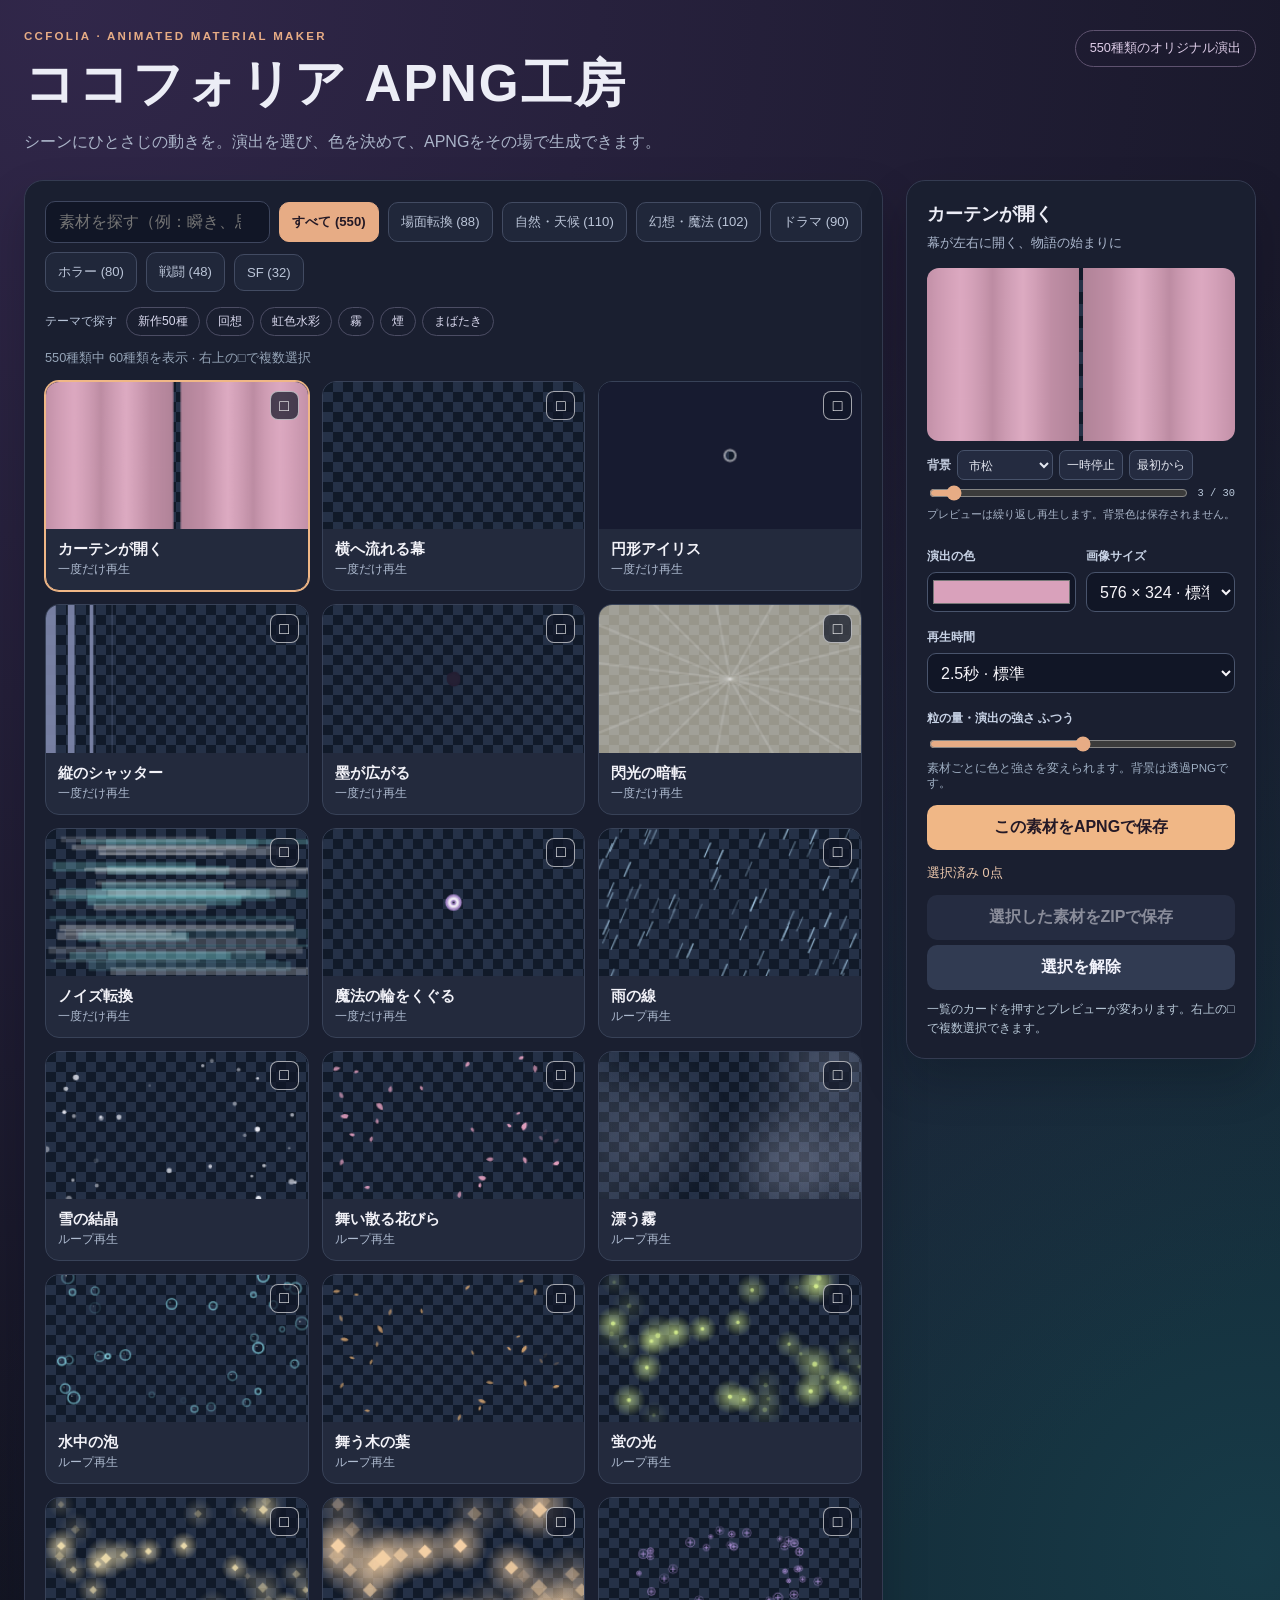
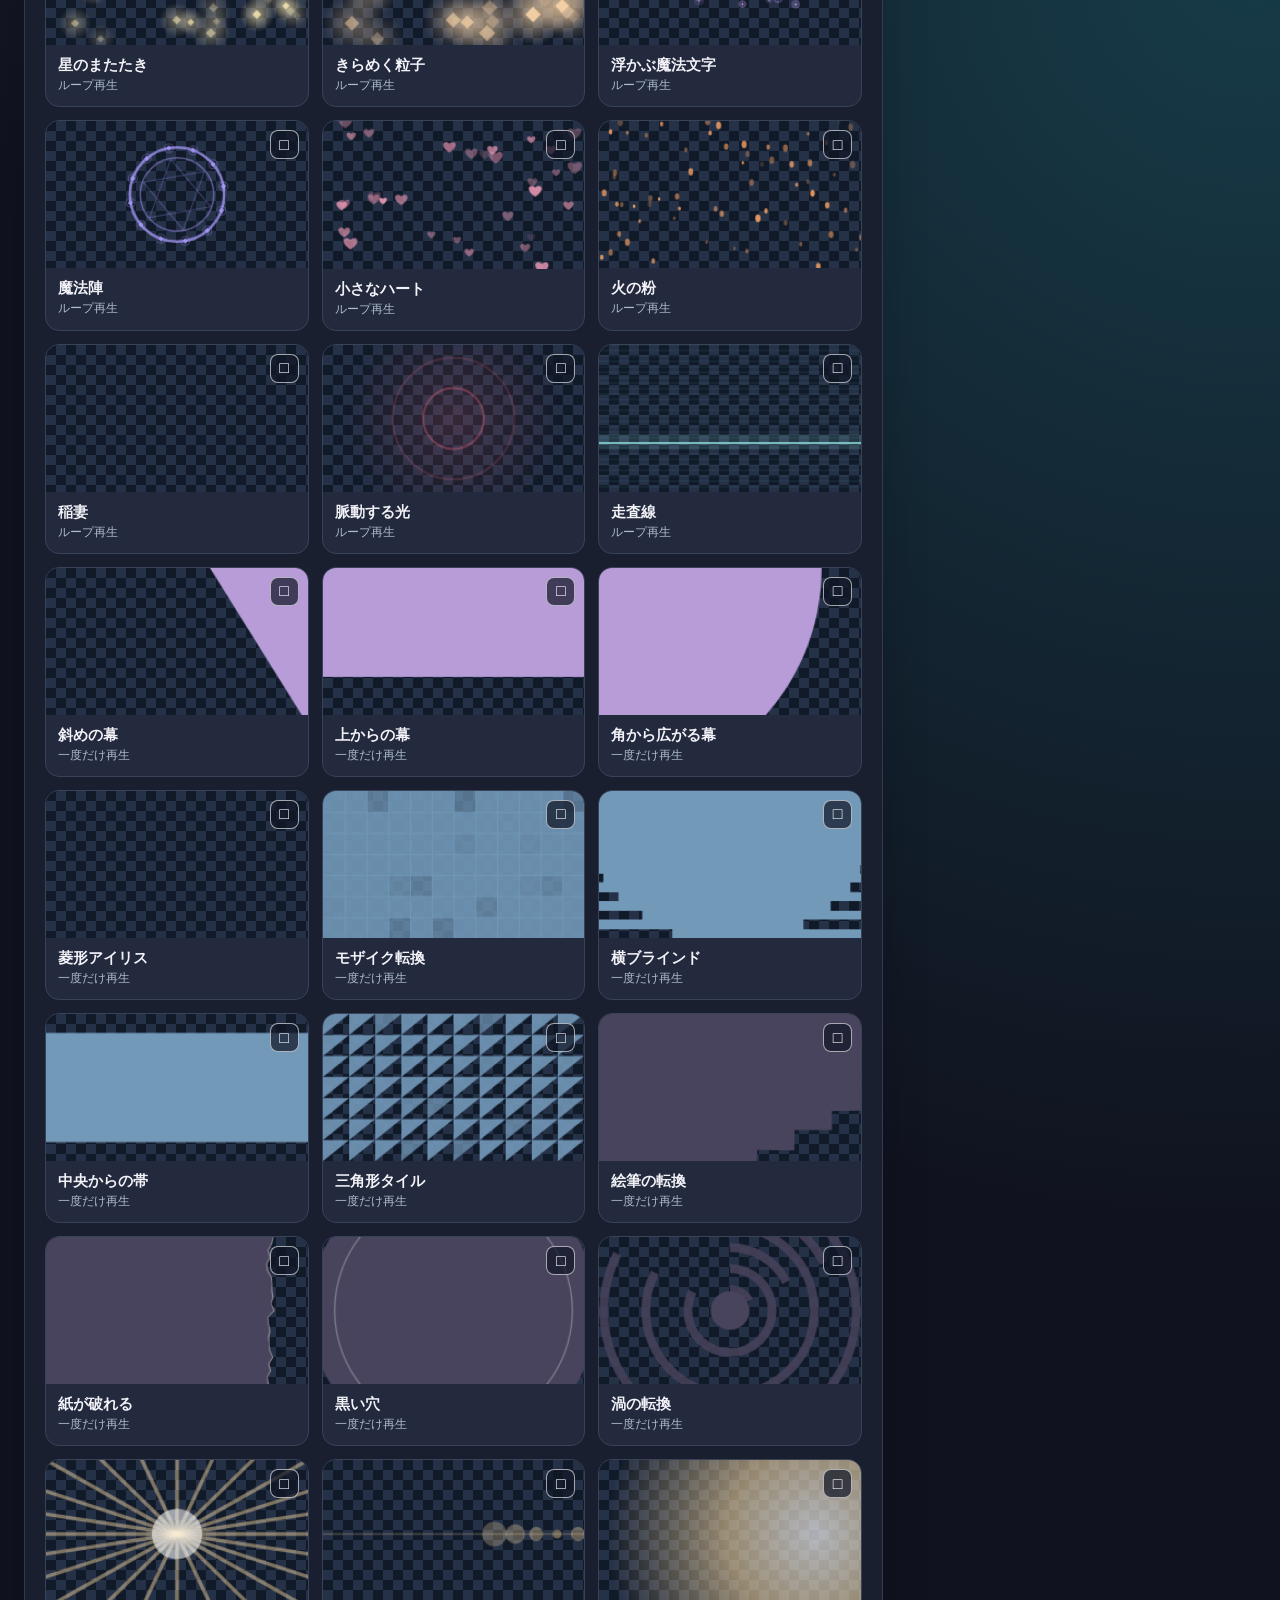
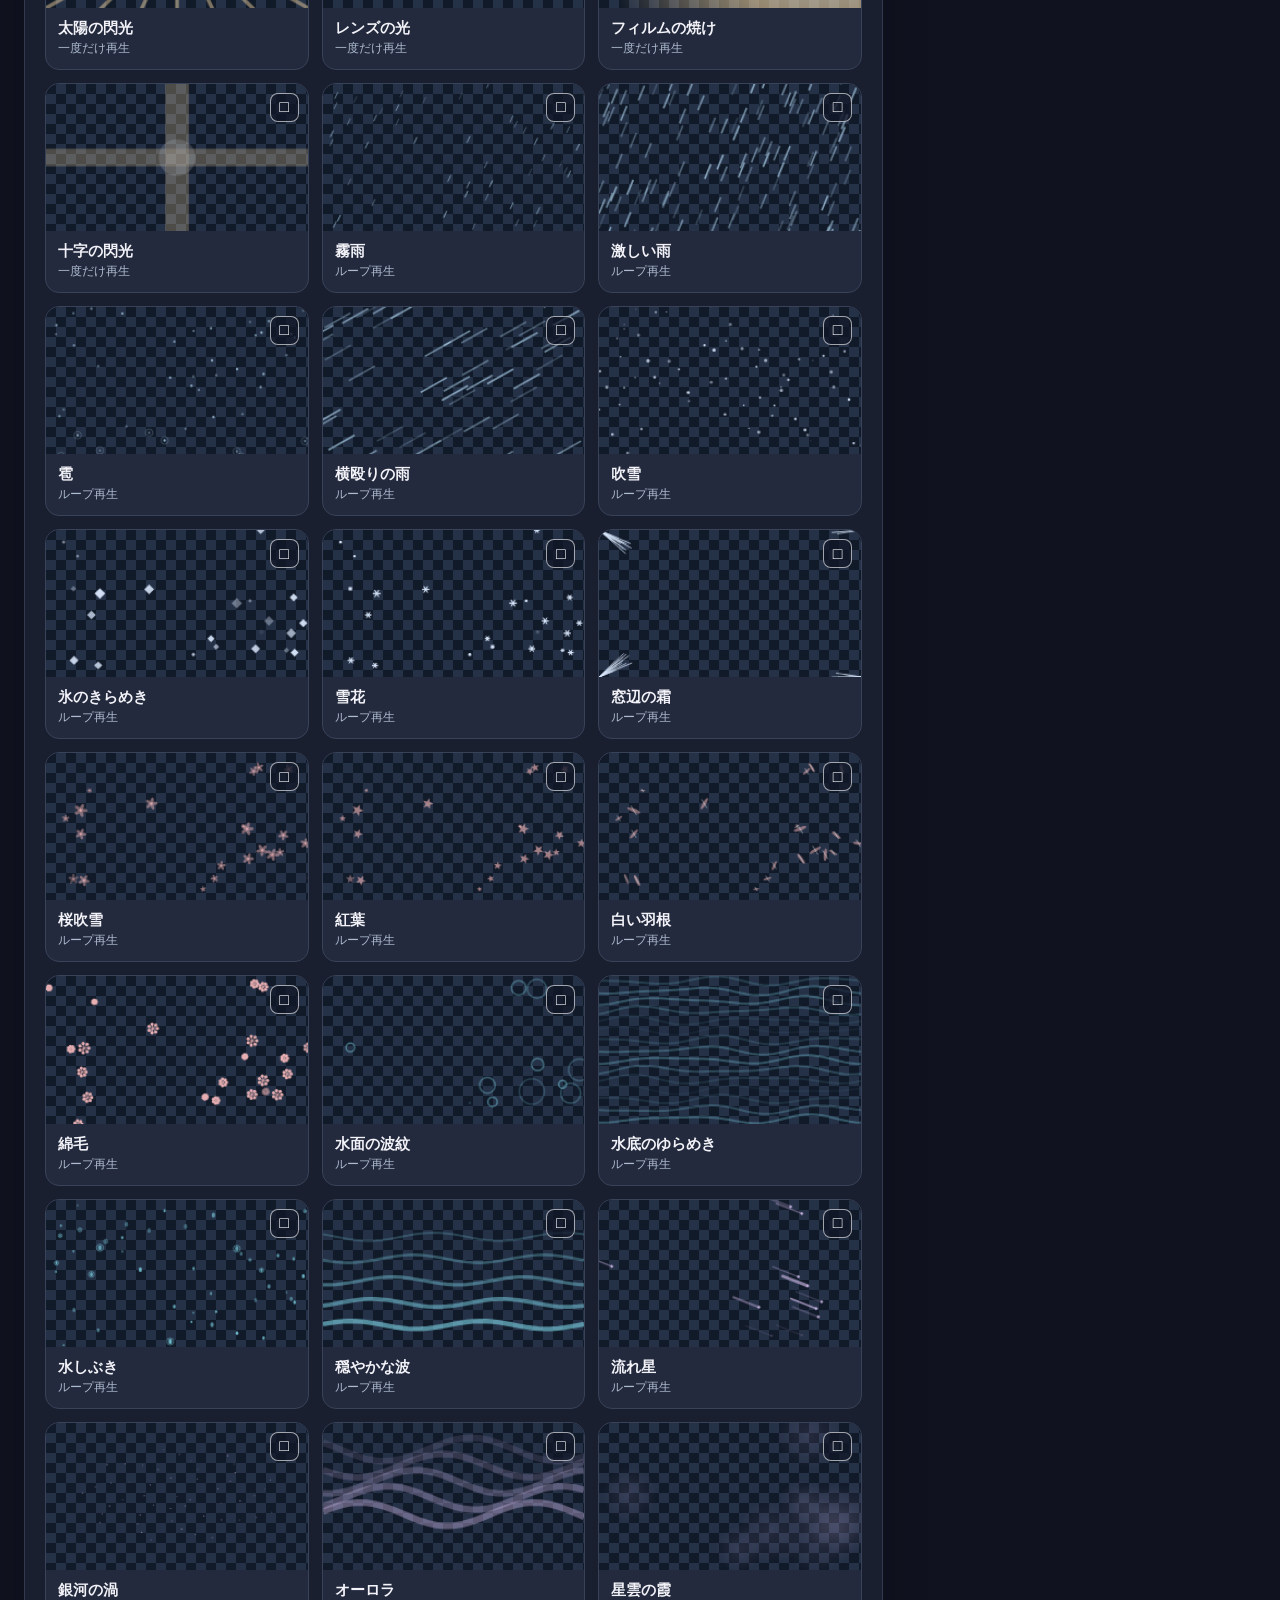
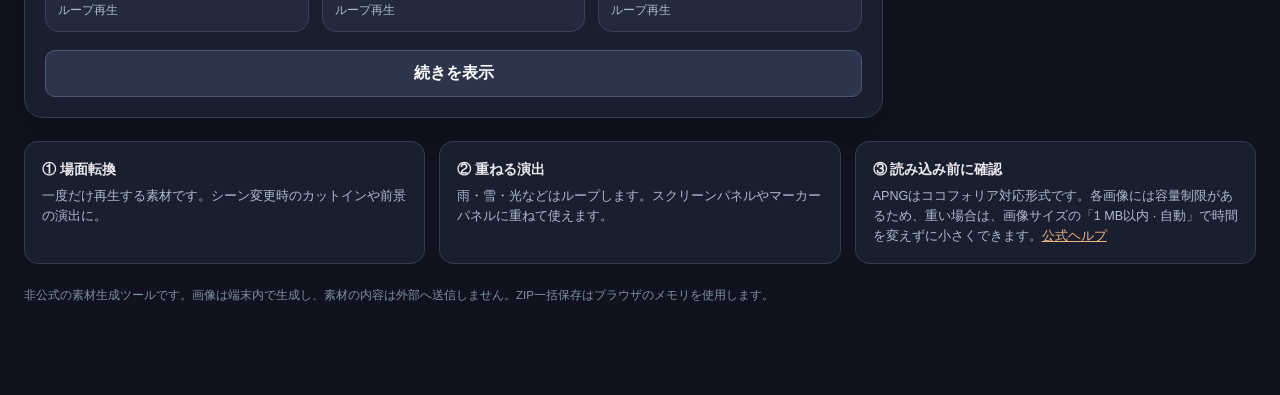
==== commit ad9a98f5: "まばたきとループの継ぎ目を修正し、回想・虹色水彩・霧・煙で550種類に拡充" ====
--- a/apng/index.html
+++ b/apng/index.html
@@ -4,14 +4,15 @@
 <meta charset="utf-8"><meta name="viewport" content="width=device-width,initial-scale=1"><meta name="robots" content="noindex,nofollow">
 <title>ココフォリア APNG工房</title>
 <style>
-:root{font-family:-apple-system,BlinkMacSystemFont,"Hiragino Kaku Gothic ProN","Yu Gothic",sans-serif;color:#ecedf6;background:#10131f}*{box-sizing:border-box}body{margin:0;background:radial-gradient(circle at 5% 0,#31274a 0,transparent 33%),radial-gradient(circle at 98% 30%,#173b48 0,transparent 33%),#10131f;min-height:100vh}button,input,select{font:inherit}button{cursor:pointer}button:focus-visible,input:focus-visible,select:focus-visible{outline:2px solid #f3ba82;outline-offset:3px}.wrap{max-width:1320px;margin:auto;padding:30px 24px 80px}.top{display:flex;align-items:flex-start;justify-content:space-between;gap:20px;margin-bottom:25px}.eyebrow{font-size:.72rem;letter-spacing:.2em;color:#e7ac85;font-weight:800}h1{font-size:clamp(1.9rem,4vw,3.2rem);letter-spacing:.04em;margin:8px 0 9px}h1 span{color:#f0b786}.lead{color:#abb5c9;line-height:1.7;margin:0}.pill{border:1px solid #5e526f;color:#decde8;border-radius:99px;padding:9px 14px;font-size:.8rem;white-space:nowrap}.layout{display:grid;grid-template-columns:minmax(0,1fr) 350px;gap:23px;align-items:start}.library,.panel{background:#1a1f30;border:1px solid #343b51;border-radius:19px;box-shadow:0 22px 45px #06091036}.library{padding:20px}.toolbar{display:flex;flex-wrap:wrap;gap:9px;align-items:center;margin-bottom:15px}.search{min-width:180px;flex:1;padding:11px 13px;background:#111626;color:#fff;border:1px solid #3e465e;border-radius:10px}.filter{border:1px solid #424b62;border-radius:10px;color:#bbc5d8;background:#20273a;padding:10px 12px;font-size:.82rem}.filter.active{background:#e7ac85;border-color:#e7ac85;color:#241925;font-weight:800}.count{color:#95a4b7;font-size:.8rem;margin:0 0 14px}.more{display:block;width:100%;margin-top:18px;padding:12px;border:1px solid #4d5a73;border-radius:10px;background:#2c354c;color:#fff;font-weight:800}.more[hidden]{display:none}.cards{display:grid;grid-template-columns:repeat(3,minmax(0,1fr));gap:13px}.card{position:relative;text-align:left;border:1px solid #384258;border-radius:14px;background:#232a3d;color:#f2f2f8;padding:0;overflow:hidden;transition:transform .16s,border-color .16s}.card:hover{transform:translateY(-2px);border-color:#bd9caa}.card.active{border-color:#f0b786;box-shadow:0 0 0 1px #f0b786}.card canvas{display:block;width:100%;aspect-ratio:16/10;background-color:#111a29;background-image:linear-gradient(45deg,#253147 25%,transparent 25%),linear-gradient(-45deg,#253147 25%,transparent 25%),linear-gradient(45deg,transparent 75%,#253147 75%),linear-gradient(-45deg,transparent 75%,#253147 75%);background-size:20px 20px;background-position:0 0,0 10px,10px -10px,-10px 0}.card-text{padding:11px 12px 13px}.card-title{display:block;font-size:.92rem;font-weight:800}.card-sub{display:block;font-size:.72rem;color:#aebbd0;margin-top:3px}.check{position:absolute;right:9px;top:9px;width:29px;height:29px;border:1px solid #ffffff9c;border-radius:8px;background:#111728b8;color:#fff;display:grid;place-items:center;font-size:1rem}.check.on{background:#e7ac85;border-color:#e7ac85;color:#211626}.panel{position:sticky;top:16px;padding:20px}.panel h2{font-size:1.15rem;margin:0 0 7px}.panel p{font-size:.8rem;line-height:1.55;color:#acb8ce;margin:0 0 15px}.previewbox{border-radius:12px;overflow:hidden;background-color:#111a29;background-image:linear-gradient(45deg,#253147 25%,transparent 25%),linear-gradient(-45deg,#253147 25%,transparent 25%),linear-gradient(45deg,transparent 75%,#253147 75%),linear-gradient(-45deg,transparent 75%,#253147 75%);background-size:24px 24px;background-position:0 0,0 12px,12px -12px,-12px 0}.previewbox canvas{display:block;width:100%;aspect-ratio:16/9}.panel label{display:block;font-size:.77rem;font-weight:800;color:#c7d2e5;margin:17px 0 7px}.controlrow{display:grid;grid-template-columns:1fr 1fr;gap:10px}.panel select,.panel input[type=color]{width:100%;height:40px;background:#111626;color:#f7f5fa;border:1px solid #49546c;border-radius:9px;padding:6px 9px}.panel input[type=color]{padding:3px;cursor:pointer}.panel input[type=range]{width:100%;accent-color:#e7ac85}.hint{font-size:.72rem;color:#9eaec2;margin-top:5px}.primary,.secondary{width:100%;border:0;border-radius:10px;padding:12px 13px;font-weight:800;margin-top:14px}.primary{background:#f0b786;color:#241926}.primary:hover{background:#ffd1a5}.secondary{background:#313b52;color:#f2f3fc;margin-top:8px}.secondary:hover{background:#42506c}button:disabled{opacity:.52;cursor:wait}.selection{color:#eec9ad;font-size:.79rem;min-height:22px;margin-top:15px}.status{font-size:.77rem;color:#b6c6d5;line-height:1.5;min-height:38px;margin-top:10px}.help{display:grid;grid-template-columns:repeat(3,1fr);gap:14px;margin-top:23px}.help article{background:#1a1f30;border:1px solid #343b51;border-radius:14px;padding:17px;color:#aebbd0;line-height:1.6;font-size:.79rem}.help strong{display:block;color:#eeeaf1;font-size:.85rem;margin-bottom:5px}.help a{color:#f0b786}.empty{grid-column:1/-1;padding:45px;text-align:center;color:#b2bdd0}.foot{font-size:.72rem;color:#8190a5;margin-top:24px}@media(max-width:1050px){.cards{grid-template-columns:repeat(2,minmax(0,1fr))}.layout{grid-template-columns:minmax(0,1fr) 320px}}@media(max-width:760px){.wrap{padding:22px 14px 60px}.top{display:block}.pill{display:inline-block;margin-top:14px}.layout{display:flex;flex-direction:column-reverse}.panel{position:static;width:100%}.library{width:100%}.help{grid-template-columns:1fr}}@media(max-width:470px){.cards{grid-template-columns:1fr 1fr;gap:9px}.card-title{font-size:.8rem}.card-sub{font-size:.66rem}.card-text{padding:9px}.toolbar{gap:6px}.filter{padding:8px;font-size:.74rem}.search{flex-basis:100%}}
+:root{font-family:-apple-system,BlinkMacSystemFont,"Hiragino Kaku Gothic ProN","Yu Gothic",sans-serif;color:#ecedf6;background:#10131f}*{box-sizing:border-box}body{margin:0;background:radial-gradient(circle at 5% 0,#31274a 0,transparent 33%),radial-gradient(circle at 98% 30%,#173b48 0,transparent 33%),#10131f;min-height:100vh}button,input,select{font:inherit}button{cursor:pointer}button:focus-visible,input:focus-visible,select:focus-visible{outline:2px solid #f3ba82;outline-offset:3px}.wrap{max-width:1320px;margin:auto;padding:30px 24px 80px}.top{display:flex;align-items:flex-start;justify-content:space-between;gap:20px;margin-bottom:25px}.eyebrow{font-size:.72rem;letter-spacing:.2em;color:#e7ac85;font-weight:800}h1{font-size:clamp(1.9rem,4vw,3.2rem);letter-spacing:.04em;margin:8px 0 9px}h1 span{color:#f0b786}.lead{color:#abb5c9;line-height:1.7;margin:0}.pill{border:1px solid #5e526f;color:#decde8;border-radius:99px;padding:9px 14px;font-size:.8rem;white-space:nowrap}.layout{display:grid;grid-template-columns:minmax(0,1fr) 350px;gap:23px;align-items:start}.library,.panel{background:#1a1f30;border:1px solid #343b51;border-radius:19px;box-shadow:0 22px 45px #06091036}.library{padding:20px}.toolbar{display:flex;flex-wrap:wrap;gap:9px;align-items:center;margin-bottom:15px}.search{min-width:180px;flex:1;padding:11px 13px;background:#111626;color:#fff;border:1px solid #3e465e;border-radius:10px}.filter{border:1px solid #424b62;border-radius:10px;color:#bbc5d8;background:#20273a;padding:10px 12px;font-size:.82rem}.filter.active{background:#e7ac85;border-color:#e7ac85;color:#241925;font-weight:800}.count{color:#95a4b7;font-size:.8rem;margin:0 0 14px}.more{display:block;width:100%;margin-top:18px;padding:12px;border:1px solid #4d5a73;border-radius:10px;background:#2c354c;color:#fff;font-weight:800}.more[hidden]{display:none}.cards{display:grid;grid-template-columns:repeat(3,minmax(0,1fr));gap:13px}.card{position:relative;text-align:left;border:1px solid #384258;border-radius:14px;background:#232a3d;color:#f2f2f8;padding:0;overflow:hidden;transition:transform .16s,border-color .16s}.card:hover{transform:translateY(-2px);border-color:#bd9caa}.card.active{border-color:#f0b786;box-shadow:0 0 0 1px #f0b786}.card canvas{display:block;width:100%;aspect-ratio:16/9;background-color:#111a29;background-image:linear-gradient(45deg,#253147 25%,transparent 25%),linear-gradient(-45deg,#253147 25%,transparent 25%),linear-gradient(45deg,transparent 75%,#253147 75%),linear-gradient(-45deg,transparent 75%,#253147 75%);background-size:20px 20px;background-position:0 0,0 10px,10px -10px,-10px 0}.card-text{padding:11px 12px 13px}.card-title{display:block;font-size:.92rem;font-weight:800}.card-sub{display:block;font-size:.72rem;color:#aebbd0;margin-top:3px}.check{position:absolute;right:9px;top:9px;width:29px;height:29px;border:1px solid #ffffff9c;border-radius:8px;background:#111728b8;color:#fff;display:grid;place-items:center;font-size:1rem}.check.on{background:#e7ac85;border-color:#e7ac85;color:#211626}.panel{position:sticky;top:16px;padding:20px}.panel h2{font-size:1.15rem;margin:0 0 7px}.panel p{font-size:.8rem;line-height:1.55;color:#acb8ce;margin:0 0 15px}.previewbox{border-radius:12px;overflow:hidden;background-color:#111a29;background-image:linear-gradient(45deg,#253147 25%,transparent 25%),linear-gradient(-45deg,#253147 25%,transparent 25%),linear-gradient(45deg,transparent 75%,#253147 75%),linear-gradient(-45deg,transparent 75%,#253147 75%);background-size:24px 24px;background-position:0 0,0 12px,12px -12px,-12px 0}.previewbox canvas{display:block;width:100%;aspect-ratio:16/9}.panel label{display:block;font-size:.77rem;font-weight:800;color:#c7d2e5;margin:17px 0 7px}.controlrow{display:grid;grid-template-columns:1fr 1fr;gap:10px}.panel select,.panel input[type=color]{width:100%;height:40px;background:#111626;color:#f7f5fa;border:1px solid #49546c;border-radius:9px;padding:6px 9px}.panel input[type=color]{padding:3px;cursor:pointer}.panel input[type=range]{width:100%;accent-color:#e7ac85}.hint{font-size:.72rem;color:#9eaec2;margin-top:5px}.primary,.secondary{width:100%;border:0;border-radius:10px;padding:12px 13px;font-weight:800;margin-top:14px}.primary{background:#f0b786;color:#241926}.primary:hover{background:#ffd1a5}.secondary{background:#313b52;color:#f2f3fc;margin-top:8px}.secondary:hover{background:#42506c}button:disabled{opacity:.52;cursor:wait}.selection{color:#eec9ad;font-size:.79rem;min-height:22px;margin-top:15px}.status{font-size:.77rem;color:#b6c6d5;line-height:1.5;min-height:38px;margin-top:10px}.help{display:grid;grid-template-columns:repeat(3,1fr);gap:14px;margin-top:23px}.help article{background:#1a1f30;border:1px solid #343b51;border-radius:14px;padding:17px;color:#aebbd0;line-height:1.6;font-size:.79rem}.help strong{display:block;color:#eeeaf1;font-size:.85rem;margin-bottom:5px}.help a{color:#f0b786}.empty{grid-column:1/-1;padding:45px;text-align:center;color:#b2bdd0}.foot{font-size:.72rem;color:#8190a5;margin-top:24px}@media(max-width:1050px){.cards{grid-template-columns:repeat(2,minmax(0,1fr))}.layout{grid-template-columns:minmax(0,1fr) 320px}}@media(max-width:760px){.wrap{padding:22px 14px 60px}.top{display:block}.pill{display:inline-block;margin-top:14px}.layout{display:flex;flex-direction:column-reverse}.panel{position:static;width:100%}.library{width:100%}.help{grid-template-columns:1fr}}@media(max-width:470px){.cards{grid-template-columns:1fr 1fr;gap:9px}.card-title{font-size:.8rem}.card-sub{font-size:.66rem}.card-text{padding:9px}.toolbar{gap:6px}.filter{padding:8px;font-size:.74rem}.search{flex-basis:100%}}
+.collections{display:flex;flex-wrap:wrap;gap:6px;align-items:center;margin:0 0 14px}.collections span{font-size:.74rem;color:#b8c4d8;margin-right:3px}.feature{border:1px solid #4c4d64;border-radius:18px;padding:5px 11px;text-decoration:none;color:#d9d9ee;font-size:.76rem}.feature:hover,.feature[aria-current=true]{background:#3a354e;color:#ffdcbe;border-color:#bc93a7}.feature:focus-visible{outline:2px solid #f3ba82;outline-offset:2px}.previewbox[data-backdrop=light]{background:#f2ece3}.previewbox[data-backdrop=dark]{background:#1d2330}.previewtools{display:flex;gap:6px;align-items:center;flex-wrap:wrap;margin:9px 0 3px}.panel .previewtools label{margin:0;color:#bfc8da}.panel .previewtools select,.previewtools button{border:1px solid #47526a;border-radius:7px;background:#242b40;color:#e4e7f0;font-size:.73rem;height:30px;padding:3px 7px;width:auto}.previewtools button:hover{background:#39425c}.scrub{display:flex;align-items:center;gap:8px}.scrub input{flex:1;min-width:0}.scrub output{font: .65rem ui-monospace,monospace;white-space:nowrap;color:#bac8da}.panel .previewnote{font-size:.68rem;color:#a8b4c7;margin:3px 0 8px}.card-text{display:block}@media(min-width:761px) and (max-height:870px){.panel{max-height:calc(100vh - 32px);max-height:calc(100dvh - 32px);overflow-y:auto;overscroll-behavior:contain}}
 </style>
 </head>
 <body><main class="wrap">
-<header class="top"><div><div class="eyebrow">CCFOLIA · ANIMATED MATERIAL MAKER</div><h1>ココフォリア APNG工房</h1><p class="lead">シーンにひとさじの動きを。演出を選び、色を決めて、APNGをその場で生成できます。</p></div><div class="pill"><span id="totalCount">500</span>種類のオリジナル演出</div></header>
-<div class="layout"><section class="library" aria-label="素材一覧"><div class="toolbar"><input id="search" class="search" type="search" placeholder="素材を探す（例：血飛沫、まばたき、魔法）" aria-label="素材を検索"><button class="filter active" data-filter="all">すべて</button><button class="filter" data-filter="transition">場面転換</button><button class="filter" data-filter="weather">自然・天候</button><button class="filter" data-filter="fantasy">幻想・魔法</button><button class="filter" data-filter="dramatic">ドラマ</button><button class="filter" data-filter="horror">ホラー</button><button class="filter" data-filter="combat">戦闘</button><button class="filter" data-filter="cyber">SF</button></div><p class="count" id="count"></p><div class="cards" id="cards"></div><button id="loadMore" class="more" hidden>続きを表示</button></section>
-<aside class="panel"><h2 id="selectedTitle">カーテンが開く</h2><p id="selectedDescription">幕が左右に開く、物語の始まりに。</p><div class="previewbox"><canvas id="preview" width="640" height="360" aria-label="選んだ演出のプレビュー"></canvas></div><div class="controlrow"><div><label for="color">演出の色</label><input id="color" type="color" value="#d9a1bb"></div><div><label for="size">画像サイズ</label><select id="size"><option value="384">384 × 216 · 軽量</option><option value="576" selected>576 × 324 · 標準</option><option value="768">768 × 432 · 高画質</option></select></div></div><label for="duration">再生時間</label><select id="duration"><option value="1.5">1.5秒 · 速い</option><option value="2.5" selected>2.5秒 · 標準</option><option value="4">4秒 · ゆっくり</option></select><label for="density">粒の量・演出の強さ <span id="densityValue">ふつう</span></label><input id="density" type="range" min="1" max="3" value="2" step="1"><div class="hint">素材ごとに色と強さを変えられます。背景は透過PNGです。</div><button id="downloadOne" class="primary">この素材をAPNGで保存</button><div class="selection" id="selection">選択済み 0点</div><button id="downloadZip" class="secondary" disabled>選択した素材をZIPで保存</button><button id="clearSelection" class="secondary" style="margin-top:5px">選択を解除</button><div id="status" class="status" role="status" aria-live="polite">一覧のカードを押すとプレビューが変わります。右上の□で複数選択できます。</div></aside></div>
-<section class="help"><article><strong>① 場面転換</strong>一度だけ再生する素材です。シーン変更時のカットインや前景の演出に。</article><article><strong>② 重ねる演出</strong>雨・雪・光などはループします。スクリーンパネルやマーカーパネルに重ねて使えます。</article><article><strong>③ 読み込み前に確認</strong>APNGはココフォリア対応形式です。各画像には容量制限があるため、重い場合は「軽量」で保存してください。<a href="https://docs.ccfolia.com/" target="_blank" rel="noopener">公式ヘルプ</a></article></section><p class="foot">非公式の素材生成ツールです。画像は端末内で生成し、素材の内容は外部へ送信しません。ZIP一括保存はブラウザのメモリを使用します。</p>
+<header class="top"><div><div class="eyebrow">CCFOLIA · ANIMATED MATERIAL MAKER</div><h1>ココフォリア APNG工房</h1><p class="lead">シーンにひとさじの動きを。演出を選び、色を決めて、APNGをその場で生成できます。</p></div><div class="pill"><span id="totalCount">550</span>種類のオリジナル演出</div></header>
+<div class="layout"><section class="library" aria-label="素材一覧"><div class="toolbar"><input id="search" class="search" type="search" placeholder="素材を探す（例：瞬き、思い出す、虹色）" aria-label="素材を検索"><button class="filter active" data-filter="all">すべて</button><button class="filter" data-filter="transition">場面転換</button><button class="filter" data-filter="weather">自然・天候</button><button class="filter" data-filter="fantasy">幻想・魔法</button><button class="filter" data-filter="dramatic">ドラマ</button><button class="filter" data-filter="horror">ホラー</button><button class="filter" data-filter="combat">戦闘</button><button class="filter" data-filter="cyber">SF</button></div><nav class="collections" aria-label="テーマ別の素材"><span>テーマで探す</span><a class="feature" href="#new" data-feature="new">新作50種</a><a class="feature" href="#recall" data-feature="recall">回想</a><a class="feature" href="#watercolor" data-feature="watercolor">虹色水彩</a><a class="feature" href="#mist" data-feature="mist">霧</a><a class="feature" href="#smoke" data-feature="smoke">煙</a><a class="feature" href="#blink" data-feature="blink">まばたき</a></nav><p class="count" id="count"></p><div class="cards" id="cards"></div><button id="loadMore" class="more" hidden>続きを表示</button></section>
+<aside class="panel"><h2 id="selectedTitle">カーテンが開く</h2><p id="selectedDescription">幕が左右に開く、物語の始まりに。</p><div class="previewbox" id="previewBox" data-backdrop="grid"><canvas id="preview" width="640" height="360" aria-label="選んだ演出のプレビュー"></canvas></div><div class="previewtools"><label for="backdrop">背景</label><select id="backdrop"><option value="grid">市松</option><option value="light">明るい背景</option><option value="dark">暗い背景</option></select><button type="button" id="playPreview">一時停止</button><button type="button" id="restartPreview">最初から</button></div><div class="scrub"><input type="range" id="previewFrame" min="0" max="29" value="0" step="1" aria-label="プレビューのコマ"><output id="frameLabel" for="previewFrame">1 / 30</output></div><p class="previewnote">プレビューは繰り返し再生します。背景色は保存されません。</p><div class="controlrow"><div><label for="color">演出の色</label><input id="color" type="color" value="#d9a1bb"></div><div><label for="size">画像サイズ</label><select id="size"><option value="auto">1 MB以内 · 自動</option><option value="384">384 × 216 · 軽量</option><option value="576" selected>576 × 324 · 標準</option><option value="768">768 × 432 · 高画質</option></select></div></div><label for="duration">再生時間</label><select id="duration"><option value="1.5">1.5秒 · 速い</option><option value="2.5" selected>2.5秒 · 標準</option><option value="4">4秒 · ゆっくり</option></select><label for="density">粒の量・演出の強さ <span id="densityValue">ふつう</span></label><input id="density" type="range" min="1" max="3" value="2" step="1"><div class="hint">素材ごとに色と強さを変えられます。背景は透過PNGです。</div><button id="downloadOne" class="primary">この素材をAPNGで保存</button><div class="selection" id="selection">選択済み 0点</div><button id="downloadZip" class="secondary" disabled>選択した素材をZIPで保存</button><button id="clearSelection" class="secondary" style="margin-top:5px">選択を解除</button><div id="status" class="status" role="status" aria-live="polite">一覧のカードを押すとプレビューが変わります。右上の□で複数選択できます。</div></aside></div>
+<section class="help"><article><strong>① 場面転換</strong>一度だけ再生する素材です。シーン変更時のカットインや前景の演出に。</article><article><strong>② 重ねる演出</strong>雨・雪・光などはループします。スクリーンパネルやマーカーパネルに重ねて使えます。</article><article><strong>③ 読み込み前に確認</strong>APNGはココフォリア対応形式です。各画像には容量制限があるため、重い場合は、画像サイズの「1 MB以内 · 自動」で時間を変えずに小さくできます。<a href="https://docs.ccfolia.com/" target="_blank" rel="noopener">公式ヘルプ</a></article></section><p class="foot">非公式の素材生成ツールです。画像は端末内で生成し、素材の内容は外部へ送信しません。ZIP一括保存はブラウザのメモリを使用します。</p>
 </main><script>
 const presets=[
   ['curtain','カーテンが開く','幕が左右に開く、物語の始まりに','transition','#d9a1bb'],
@@ -144,6 +145,71 @@
 const palette500={veil500:['#171824','#f4f4f2','#a43149','#385f91','#997b65','#b8c4ec','#adb2b5','#d8b4d8']};
 for(const [family,category,color,desc,items] of packs500){items.forEach((name,variant)=>presets.push({id:`fx_${family}_${variant}`,name,desc:`${desc}。${name}のアニメーション。`,category,color:palette500[family]?.[variant]||color,newFamily:family,variant,once:oneShot500.has(family)}))}
 
+// Each entry has a stable export name, a scene cue, and an explicit playback mode.
+const edition550=[
+  ['recall','dramatic','思い出す 想い出 思い出 回想 記憶 過去 フラッシュバック',[
+    ['white-door','回想へ・白くほどける視界','周辺の光がゆっくり重なり、記憶の場面が現れます。','#f3e9d1',1],
+    ['return','回想から・現実に戻る','白い靄の中央が先に晴れ、最後に周囲の光が消えます。','#e0e5ed',1],
+    ['photograph','古い写真の現像','斜めに浮かぶ印画紙の中に、銀色の光がにじみます。','#d8b388',1],
+    ['double-exposure','記憶の二重露光','ずれた二つの光のフレームが、ひとつの像に合います。','#aabdd5',1],
+    ['film','巻き戻されるフィルム','送り穴のあるフィルムが画面の下を巻き戻ります。','#d2b087',1],
+    ['clock','あの日に戻る秒針','淡い懐中時計に逆回転する針と残像が浮かびます。','#d2b08c',1],
+    ['diary','めくられる日記','重なったページを風がめくり、短い筆跡がのぞきます。','#dfc7a5',1],
+    ['letter','思い出の手紙','封筒のふたが開き、手書きの便箋がせり上がります。','#e1b9a4',1],
+    ['pool','水面に戻る面影','重なった横長の波紋が、淡い反射の中でほどけます。','#a7cbd0',1],
+    ['thread','赤い糸がたどる記憶','ひと筋の糸が結び目を通り、過去と今をつなぎます。','#d98590',1],
+    ['pieces','ひとつに戻る記憶の欠片','離れた三枚の写真のかけらが、ひとつの額に集まります。','#d3bb9b',1],
+    ['corridor','走馬灯の小窓','光を宿した小窓が奥から順に浮かび、手前に通り過ぎます。','#c4b2d5',1],
+    ['patina','セピアの余韻','古い写真のように四隅が染まり、小さな埃が光ります。','#b39777',0],
+    ['summer','遠い夏の日差し','カーテン越しの光と温かな埃がゆっくり揺れます。','#e8cd96',0],
+    ['voice','遠い声の余韻','細い波が途切れて重なり、静かな呼び声のように残ります。','#b8c5e0',0],
+    ['pressed-flower','押し花の栞','画面の端で薄い花びらが揺れる、日記の余白のような演出。','#cca7b2',0],
+    ['star-map','ふたりで結んだ星図','星を結ぶ細い線の上を、ひと粒の光がたどります。','#c2c2df',0],
+    ['lamps','記憶にともる二つの灯','遠近の異なる二つの灯が、交互にやさしく明滅します。','#e7ba91',0]
+  ]],
+  ['aquarelle','fantasy','水彩 水彩画 絵の具 にじみ 滲み 淡い 薄い 虹色 パステル',[
+    ['drop','虹色水彩・ひとしずく','水を含んだ紙に、中心から薄い色が何層も広がります。','#d697ac',1],
+    ['meeting','虹色水彩・色の出会い','左右からにじむ暖色と寒色が、中央で重なります。','#d697ac',0],
+    ['rainbow','虹色水彩・雨上がりのアーチ','かすれを残した虹の筆跡が、ゆっくり息づきます。','#d697ac',0],
+    ['prism','虹色水彩・窓辺のプリズム','斜めに伸びた淡い色帯が、窓に差す光のように揺れます。','#d697ac',0],
+    ['corners','虹色水彩・四隅の花ぼかし','四隅にだけ薄い色を置き、立ち絵のまわりに余白を残します。','#d697ac',0],
+    ['brush','虹色水彩・濡れ筆のひと引き','平筆が左から右へ走り、筆先のかすれと色の重なりが消えます。','#d697ac',1],
+    ['drips','虹色水彩・伝う顔料','上端で色が溜まり、長さの違う細い筋になって垂れます。','#d697ac',0],
+    ['blossom','虹色水彩・水の花','一枚ずつにじむ花びらが、中央で透ける色の花を結びます。','#d697ac',1],
+    ['stream','虹色水彩・色のせせらぎ','画面の下で、透明な色の流れが細く広く蛇行します。','#d697ac',0],
+    ['backruns','虹色水彩・雨粒のにじみ','濡れた紙に水滴が落ち、輪に沿って顔料が集まります。','#d697ac',0],
+    ['tide','虹色水彩・乾き際の水紋','重なったにじみの縁に、ごく細い絵の具の溜まりが残ります。','#d697ac',0],
+    ['lift','虹色水彩・余白が戻る','淡い色面が中央から吸い取られ、背景の余白が戻ります。','#d697ac',1]
+  ]],
+  ['mist','weather','霧 きり もや 靄 霞 かすみ 薄霧 自然',[
+    ['ground','地をはう薄霧','低い位置を、奥行きの違う二層の霧がすべります。','#c8d9dc',0],
+    ['pass','峠を越える霧','斜めの筋が連なって、吹き上がる山霧を描きます。','#c6cfdf',0],
+    ['lake','静かな湖面の朝靄','横に長い薄靄が、鏡に映ったように二重に漂います。','#c4dcd9',0],
+    ['banks','左右から寄る霧','左右の岸から低い霧が流れ、中央の隙間が変化します。','#c0cedd',0],
+    ['hollow','森の小径の霧','奥へ細くなる霧の間に、灯りの通る小径が見えます。','#b7cec7',0],
+    ['shaft','光が差す霧','柔らかな斜光が、霧の濃淡をゆっくり照らします。','#e0dcc5',0],
+    ['sea-bank','うねる海霧','海から押し寄せるように、低い霧の頭が波打ちます。','#bdcfdc',0],
+    ['ring','輪になって漂う霧','薄い霧が輪をなし、その一部だけがほどけて動きます。','#c6c1d8',0],
+    ['curtain','霧の幕が晴れる','広がっていた霧が左右に分かれ、奥の景色が開けます。','#d0d6d4',1],
+    ['frost','霜の朝に漂う靄','冷たい朝の空気に、小さな霧の塊が次々と溶けます。','#d6e5ee',0]
+  ]],
+  ['smoke','weather','煙 けむり スモーク 燻り 湯気 蒸気',[
+    ['wick','消した蝋燭のひと筋','一本の細い煙が上がり、先端から柔らかくほどけます。','#c4bdcc',0],
+    ['incense','お香の横流れ','香の細い白煙が弓なりに傾き、その先が風に流れます。','#d1c2d3',0],
+    ['tea','紅茶の湯気','カップの縁から立つ二本の湯気が、交互に巻いて消えます。','#e0d2c4',0],
+    ['rings','ほどける煙の輪','丸い輪が少しずつ傾き、広がって薄れていきます。','#bec4d6',0],
+    ['chimney','煙突の煙','小さい煙の塊が、風下にふくらみながら連なります。','#9fa7af',0],
+    ['fireplace','暖炉の煙の層','くすんだ煙が底から何層も積もり、上ほど薄く広がります。','#9e9498',0],
+    ['dry-ice','舞台のドライアイス','床に落ちた冷気が、中央から左右へ転がって広がります。','#d4d9e3',0],
+    ['puff','ひと息の煙','短く吹き出した煙が渦を巻き、背景に溶けます。','#c4c8d1',1],
+    ['braid','より合う二本の煙','色温度の違う二本の煙が、上へ進みながら交差します。','#c5bccf',0],
+    ['vent','隙間から漏れる蒸気','片隅から斜めに蒸気が噴き、細い筋が扇状にほどけます。','#c1d3d6',0]
+  ]]
+];
+for(const [series,category,tags,entries] of edition550){
+  entries.forEach(([slug,name,desc,color,once],variant)=>presets.push({id:series+'_'+slug.replaceAll('-','_'),series,category,tags,variant,name,desc,color,once:!!once}));
+}
+
 const $=id=>document.getElementById(id), byId=Object.fromEntries(presets.map(p=>[p.id,p]));
 const state={active:'curtain',filter:'all',chosen:new Set(),visible:new Set(),busy:false};
 const TAU=Math.PI*2;const rnd=(a,b=0,c=0)=>{let x=Math.sin(a*127.1+b*311.7+c*74.7)*43758.5453;return x-Math.floor(x)};
@@ -159,17 +225,17 @@
   if(p.family==='sweep'){
     let k=ease(t);
     if(v===0){let shift=(-1.3+2.6*k)*w;poly(ctx,[[shift,0],[shift+w*.9,0],[shift+w*1.25,h],[shift+w*.35,h]],color)}
-    if(v===1){ctx.fillStyle=color;ctx.fillRect(0,0,w,h*k);line(ctx,0,h*k,w,h*k,rgba('#ffffff',.65),m*.012)}
+    if(v===1){ctx.fillStyle=color;ctx.fillRect(0,0,w,h*k)}
     if(v===2){let r=k*Math.hypot(w,h);ctx.fillStyle=color;ctx.beginPath();ctx.moveTo(0,0);ctx.arc(0,0,r,0,Math.PI/2);ctx.closePath();ctx.fill()}
     if(v===3){let r=k*Math.hypot(w,h);ctx.fillStyle=color;ctx.fillRect(0,0,w,h);ctx.globalCompositeOperation='destination-out';poly(ctx,[[cx,cy-r],[cx+r,cy],[cx,cy+r],[cx-r,cy]],'#000');ctx.globalCompositeOperation='source-over'}
   }else if(p.family==='tiles'){
     if(v===0||v===3){let cols=v===0?12:10,rows=7,sw=w/cols,sh=h/rows;for(let y=0;y<rows;y++)for(let x=0;x<cols;x++){let a=rnd(x,y,6),life=clamp((t-a*.58)/.25)*clamp((1-t+a*.3)/.28);ctx.fillStyle=rgba(color,life*.9);if(v===0)ctx.fillRect(x*sw,y*sh,sw+1,sh+1);else poly(ctx,[[x*sw,y*sh],[(x+1)*sw,y*sh],[x*sw,(y+1)*sh]],ctx.fillStyle)}}
-    if(v===1){for(let i=0;i<16;i++){let k=ease((t-i*.025)/.55);ctx.fillStyle=color;ctx.fillRect(i%2?-w*(1-k):0,i*h/16,w*k,h/16+1)}}
+    if(v===1){for(let i=0;i<16;i++){let k=ease((t-i*.025)/.55);ctx.fillStyle=color;const top=Math.round(i*h/16),bottom=Math.round((i+1)*h/16);ctx.fillRect(i%2?w*(1-k):0,top,w*k,bottom-top)}}
     if(v===2){let k=Math.sin(Math.PI*t),band=h*k/2;ctx.fillStyle=color;ctx.fillRect(0,cy-band,w,band*2)}
   }else if(p.family==='cut'){
     let k=ease(t);
     if(v===0){for(let i=0;i<9;i++){let y=(i+.5)*h/9,extent=w*clamp((t-i*.06)/.42);line(ctx,-10,y,extent,y+Math.sin(i)*h*.03,color,h*.15)}}
-    if(v===1){let x=w*k;poly(ctx,[[0,0],[x,0],...[0,1,2,3,4,5,6,7].map(i=>[x+(rnd(i,4)-.5)*w*.045,i*h/7]),[0,h]],color);line(ctx,x,0,x,h,rgba('#ffffff',.65),m*.01)}
+    if(v===1)tornPage550(ctx,t,w,h,color);
     if(v===2){let r=k*Math.hypot(w,h)*.58;ellipse(ctx,cx,cy,r,r,color);ring(ctx,cx,cy,r*.83,rgba('#ffffff',.28),m*.01)}
     if(v===3){for(let i=0;i<6;i++){let r=m*(i+1)/7;ring(ctx,cx,cy,r,rgba(color,k),m*.06,-Math.PI/2,-Math.PI/2+TAU*k*(i%2?1:-1))}ellipse(ctx,cx,cy,m*k*.16,m*k*.16,color)}
   }else if(p.family==='flare'){
@@ -179,59 +245,62 @@
     if(v===2){let x=-w*.2+t*w*1.4,grad=ctx.createRadialGradient(x,cy,0,x,cy,w*.8);grad.addColorStop(0,rgba('#ffffff',a*.88));grad.addColorStop(.42,rgba(color,a*.8));grad.addColorStop(1,rgba(color,0));ctx.fillStyle=grad;ctx.fillRect(0,0,w,h)}
     if(v===3){ctx.fillStyle=rgba(color,a*.93);ctx.fillRect(cx-w*a*.09,0,w*a*.18,h);ctx.fillRect(0,cy-h*a*.12,w,h*a*.24);ellipse(ctx,cx,cy,m*a*.25,m*a*.25,rgba('#ffffff',a*.55))}
   }else if(p.family==='rainstorm'){
-    for(let i=0;i<n*(v===1?5:2);i++){let x=rnd(i,1)*w,y=((rnd(i,2)+t*(v===0?.55:1.8+rnd(i,3)))%1)*h,slant=v===3?-w*.10:v===1?-w*.023:-w*.012;
+    for(let i=0;i<n*(v===1?5:2);i++){let x=rnd(i,1)*w,y=(frac550(rnd(i,2)+t*(v===0?1:2+Math.floor(rnd(i,3)*2)))*1.15-.13)*h,slant=v===3?-w*.10:v===1?-w*.023:-w*.012;
       if(v===2){ellipse(ctx,x,y,m*.008,m*.009,rgba(color,.35+rnd(i,5)*.5));if(y>h*.85)ring(ctx,x,y,m*.025,rgba(color,.26),1)}
       else line(ctx,x,y,x+slant,y+h*(v===0?.045:.1),rgba(color,.18+rnd(i,4)*.6),v===0?1:1.6)}
   }else if(p.family==='frost'){
-    for(let i=0;i<n*(v===0?3:1);i++){let x=rnd(i,1)*w,y=((rnd(i,2)+t*(v===0?.65:.2))%1)*h,r=m*(.008+rnd(i,3)*.018);
+    for(let i=0;i<n*(v===0?3:1);i++){ctx.globalAlpha=gate550(frac550(t+rnd(i,79)),0,.10,.9,1);let x=rnd(i,1)*w,y=(rnd(i,2)+(frac550(t+rnd(i,79))-.5)*(v===0?.65:.2))*h,r=m*(.008+rnd(i,3)*.018);
       if(v===0){x+=Math.sin(phase*2+i)*w*.04;ellipse(ctx,x,y,r*.45,r*.45,rgba(color,.4+rnd(i,4)*.55))}
       if(v===1)star(ctx,x,y,r*1.4,rgba(color,.35+.6*Math.abs(Math.sin(phase+i))));
       if(v===2){for(let j=0;j<6;j++){let a=j*TAU/6;line(ctx,x-Math.cos(a)*r,y-Math.sin(a)*r,x+Math.cos(a)*r,y+Math.sin(a)*r,bright,1)}}
-    }if(v===3){for(let i=0;i<4;i++){let x=i%2?w:0,y=i<2?0:h;for(let j=0;j<12*density;j++){let a=(i%2?Math.PI:0)+(rnd(i,j)-.5)*1.2,r=m*(.02+j*.01)*(1+.12*Math.sin(phase));line(ctx,x,y,x+Math.cos(a)*r,y+(i<2?1:-1)*Math.sin(Math.abs(a)+.4)*r,rgba(color,.12+j*.028),1)}}}
+    }ctx.globalAlpha=1;if(v===3){for(let i=0;i<4;i++){let x=i%2?w:0,y=i<2?0:h;for(let j=0;j<12*density;j++){let a=(i%2?Math.PI:0)+(rnd(i,j)-.5)*1.2,r=m*(.02+j*.01)*(1+.12*Math.sin(phase));line(ctx,x,y,x+Math.cos(a)*r,y+(i<2?1:-1)*Math.sin(Math.abs(a)+.4)*r,rgba(color,.12+j*.028),1)}}}
   }else if(p.family==='flora'){
-    for(let i=0;i<n;i++){let x=((rnd(i,1)+t*.18+Math.sin(phase+i)*.02)%1)*w,y=((rnd(i,2)+t*(v===3?-.11:.24)+1)%1)*h,r=m*(.012+rnd(i,3)*.02),rot=phase*1.2+i;
+    for(let i=0;i<n;i++){const life=frac550(t+rnd(i,78));ctx.globalAlpha=gate550(life,0,.10,.89,1);let x=(rnd(i,1)+.18*(life-.5)+Math.sin(phase+i)*.02)*w,y=(rnd(i,2)+(life-.5)*(v===3?-.11:.24))*h,r=m*(.012+rnd(i,3)*.02),rot=i+Math.sin(phase+i)*.63;
       if(v===0){for(let j=0;j<5;j++){let a=j*TAU/5+rot;ellipse(ctx,x+Math.cos(a)*r*.7,y+Math.sin(a)*r*.7,r*.75,r*.38,rgba(color,.5),a)}ellipse(ctx,x,y,r*.25,r*.25,bright)}
       if(v===1){poly(ctx,Array.from({length:10},(_,j)=>{let a=j*TAU/10+rot;return[x+Math.cos(a)*r*(j%2?.55:1.3),y+Math.sin(a)*r*(j%2?.55:1.3)]}),rgba(color,.68))}
       if(v===2){ellipse(ctx,x,y,r*.38,r*1.5,rgba(color,.54),rot);line(ctx,x-r*.6,y-r,x+r*.6,y+r,rgba('#ffffff',.42),1)}
       if(v===3){line(ctx,x,y,x-r*.6,y+r*.8,rgba(color,.7),1);for(let j=0;j<7;j++){let a=j*TAU/7;line(ctx,x,y,x+Math.cos(a)*r,y+Math.sin(a)*r,rgba(color,.65),1);ellipse(ctx,x+Math.cos(a)*r,y+Math.sin(a)*r,1.5,1.5,color)}}
     }
+    ctx.globalAlpha=1;
   }else if(p.family==='water'){
     if(v===0){for(let i=0;i<n/2;i++){let x=rnd(i,1)*w,y=rnd(i,2)*h,r=((t+rnd(i,3))%1)*m*.13;ring(ctx,x,y,r,rgba(color,(1-r/(m*.13))*.65),1.5)}}
     if(v===1){for(let i=0;i<15;i++){let y=(i+.5)*h/15;ctx.beginPath();for(let x=0;x<=w;x+=5){let yy=y+Math.sin(x/w*TAU*2+phase+i)*m*.021+Math.cos(x/w*TAU*3-phase)*m*.011;x?ctx.lineTo(x,yy):ctx.moveTo(x,yy)}ctx.strokeStyle=rgba(color,.2+Math.sin(i)*.15);ctx.lineWidth=2;ctx.stroke()}}
-    if(v===2){for(let i=0;i<n*2;i++){let x=rnd(i,1)*w,y=((rnd(i,2)+t*.5)%1)*h,r=m*(.004+rnd(i,3)*.008);ellipse(ctx,x,y,r,r*1.5,rgba(color,.35+rnd(i,4)*.6));if(i%4===0)ring(ctx,x,y,r*2,soft,1)}}
+    if(v===2){for(let i=0;i<n*2;i++){let x=rnd(i,1)*w,y=(frac550(rnd(i,2)+t)*1.12-.08)*h,r=m*(.004+rnd(i,3)*.008);ellipse(ctx,x,y,r,r*1.5,rgba(color,.35+rnd(i,4)*.6));if(i%4===0)ring(ctx,x,y,r*2,soft,1)}}
     if(v===3){for(let j=0;j<5;j++){ctx.beginPath();for(let x=0;x<=w;x+=6){let y=h*(.25+j*.15)+Math.sin(x/w*TAU*2+phase+j)*m*.027;x?ctx.lineTo(x,y):ctx.moveTo(x,y)}ctx.strokeStyle=rgba(color,.25+j*.1);ctx.lineWidth=2+j*.6;ctx.stroke()}}
   }else if(p.family==='cosmos'){
-    if(v===0){for(let i=0;i<n/2;i++){let x=((rnd(i,1)+t*(.2+rnd(i,3)*.25))%1.3)*w,y=((rnd(i,2)+t*.11)%1.2)*h;line(ctx,x-w*.1,y-h*.07,x,y,rgba(color,.15+rnd(i,4)*.65),1+rnd(i,5)*2);star(ctx,x,y,m*.012,bright)}}
-    if(v===1){for(let i=0;i<n*2;i++){let a=i*.68+phase*.2,r=Math.sqrt(i/(n*2))*m*.43,x=cx+Math.cos(a)*r*1.6,y=cy+Math.sin(a)*r*.78;ellipse(ctx,x,y,m*.004,m*.004,rgba(color,.25+.6*rnd(i,2)))}}
+    if(v===0){for(let i=0;i<n/2;i++){const life=frac550(rnd(i,81)+t);ctx.globalAlpha=gate550(life,0,.16,.73,1);let x=(rnd(i,1)+(life-.5)*(.2+rnd(i,3)*.25))*w,y=(rnd(i,2)+(life-.5)*.16)*h;line(ctx,x-w*.1,y-h*.07,x,y,rgba(color,.15+rnd(i,4)*.65),1+rnd(i,5)*2);star(ctx,x,y,m*.012,bright)}ctx.globalAlpha=1}
+    if(v===1){for(let i=0;i<n*2;i++){let a=i*.68+.36*Math.sin(phase),r=Math.sqrt(i/(n*2))*m*.43,x=cx+Math.cos(a)*r*1.6,y=cy+Math.sin(a)*r*.78;ellipse(ctx,x,y,m*.004,m*.004,rgba(color,.25+.6*rnd(i,2)))}}
     if(v===2){for(let j=0;j<5;j++){ctx.beginPath();for(let x=0;x<=w;x+=8){let y=h*(.18+j*.11)+Math.sin(x/w*TAU*1.5+phase+j)*h*.08;x?ctx.lineTo(x,y):ctx.moveTo(x,y)}ctx.strokeStyle=rgba(color,.12+j*.07);ctx.lineWidth=h*.045;ctx.stroke()}}
     if(v===3){for(let i=0;i<9;i++){let x=rnd(i,1)*w+Math.sin(phase+i)*w*.03,y=rnd(i,2)*h,r=m*(.15+rnd(i,3)*.15),g=ctx.createRadialGradient(x,y,0,x,y,r);g.addColorStop(0,rgba(color,.11));g.addColorStop(1,rgba(color,0));ctx.fillStyle=g;ctx.fillRect(x-r,y-r,r*2,r*2)}}
   }else if(p.family==='arcana'){
-    if(v===0){ctx.save();ctx.translate(cx,cy);ctx.rotate(phase*.17);let pts=Array.from({length:5},(_,i)=>[Math.cos(-Math.PI/2+i*TAU/5)*m*.34,Math.sin(-Math.PI/2+i*TAU/5)*m*.34]);for(let i=0;i<5;i++)line(ctx,...pts[i],...pts[(i+2)%5],bright,2);ring(ctx,0,0,m*.39,bright,2);ctx.restore()}
+    if(v===0){ctx.save();ctx.translate(cx,cy);ctx.rotate(phase/5);let pts=Array.from({length:5},(_,i)=>[Math.cos(-Math.PI/2+i*TAU/5)*m*.34,Math.sin(-Math.PI/2+i*TAU/5)*m*.34]);for(let i=0;i<5;i++)line(ctx,...pts[i],...pts[(i+2)%5],bright,2);ring(ctx,0,0,m*.39,bright,2);ctx.restore()}
     if(v===1){let pts=Array.from({length:14},(_,i)=>[rnd(i,1)*w,rnd(i,2)*h]);for(let i=0;i<pts.length-1;i++)line(ctx,...pts[i],...pts[i+1],rgba(color,.28),1.4);pts.forEach(([x,y],i)=>star(ctx,x,y,m*.009,rgba(color,.45+.4*Math.sin(phase+i)**2)))}
-    if(v===2){for(let i=0;i<n;i++){let a=i*TAU/n+phase*.18,r=m*(.25+rnd(i,2)*.12),x=cx+Math.cos(a)*r*1.5,y=cy+Math.sin(a)*r*.8;ring(ctx,x,y,m*.014,soft,1.2);line(ctx,x-m*.01,y,x+m*.01,y,bright,1);line(ctx,x,y-m*.01,x,y+m*.01,bright,1)}}
+    if(v===2){for(let i=0;i<n;i++){let a=i*TAU/n+.41*Math.sin(phase),r=m*(.25+rnd(i,2)*.12),x=cx+Math.cos(a)*r*1.5,y=cy+Math.sin(a)*r*.8;ring(ctx,x,y,m*.014,soft,1.2);line(ctx,x-m*.01,y,x+m*.01,y,bright,1);line(ctx,x,y-m*.01,x,y+m*.01,bright,1)}}
     if(v===3){for(let i=0;i<n;i++){let x=rnd(i,1)*w,y=(rnd(i,2)+Math.sin(phase+i)*.035)*h,r=m*(.014+rnd(i,3)*.025);poly(ctx,[[x,y-r],[x+r*.7,y],[x,y+r],[x-r*.7,y]],rgba(color,.35+rnd(i,4)*.38),rgba('#ffffff',.45),1)}}
   }else if(p.family==='spirits'){
-    for(let i=0;i<n;i++){let x=(rnd(i,1)+Math.sin(phase+i)*.024)*w,y=((rnd(i,2)-t*(.12+rnd(i,3)*.15)+1)%1)*h,r=m*(.009+rnd(i,4)*.022);
+    for(let i=0;i<n;i++){const life=frac550(t+rnd(i,68));ctx.globalAlpha=gate550(life,0,.1,.88,1);let x=(rnd(i,1)+Math.sin(phase+i)*.024)*w,y=(rnd(i,2)-(.12+rnd(i,3)*.15)*(life-.5))*h,r=m*(.009+rnd(i,4)*.022);
       if(v===0){let g=ctx.createRadialGradient(x,y,0,x,y,r*3);g.addColorStop(0,rgba(color,.72));g.addColorStop(1,rgba(color,0));ctx.fillStyle=g;ctx.fillRect(x-r*3,y-r*3,r*6,r*6)}
       if(v===1){ellipse(ctx,x-r*.65,y,r*.55,r*.9,soft,Math.sin(phase+i)*.4);ellipse(ctx,x+r*.65,y,r*.55,r*.9,soft,-Math.sin(phase+i)*.4);ellipse(ctx,x,y,r*.13,r*.5,bright)}
       if(v===2){ctx.fillStyle=rgba(color,.4);ctx.fillRect(x-r*.4,y,r*.8,r*1.6);ellipse(ctx,x,y-r*.3,r*.5,r*.85,rgba('#fff0b9',.6))}
       if(v===3){ring(ctx,x,y,r*1.5,rgba(color,.35),1.4);ellipse(ctx,x,y,r*.7,r*.7,rgba(color,.23))}
     }
+    ctx.globalAlpha=1;
   }else if(p.family==='celebrate'){
-    if(v===0){for(let i=0;i<n*2;i++){let x=rnd(i,1)*w,y=((rnd(i,2)+t*(.3+rnd(i,3)*.3))%1)*h;ctx.save();ctx.translate(x,y);ctx.rotate(phase*2+i);ctx.fillStyle=rgba(i%3?color:'#ffffff',.45+rnd(i,4)*.5);ctx.fillRect(-3,-5,6,10);ctx.restore()}}
-    if(v===1){for(let i=0;i<n/2;i++){let x=rnd(i,1)*w,y=((rnd(i,2)+t*.2)%1)*h;ctx.beginPath();ctx.moveTo(x,y);ctx.bezierCurveTo(x+w*.06,y-h*.07,x-w*.05,y+h*.06,x+w*.04,y+h*.11);ctx.strokeStyle=bright;ctx.lineWidth=2+rnd(i,3)*3;ctx.stroke()}}
+    if(v===0){for(let i=0;i<n*2;i++){const life=frac550(t+rnd(i,68));ctx.globalAlpha=gate550(life,0,.1,.88,1);let x=rnd(i,1)*w,y=(rnd(i,2)+(life-.5)*(.3+rnd(i,3)*.3))*h;ctx.save();ctx.translate(x,y);ctx.rotate(phase*2+i);ctx.fillStyle=rgba(i%3?color:'#ffffff',.45+rnd(i,4)*.5);ctx.fillRect(-3,-5,6,10);ctx.restore()}}
+    if(v===1){for(let i=0;i<n/2;i++){const life=frac550(t+rnd(i,68));ctx.globalAlpha=gate550(life,0,.1,.88,1);let x=rnd(i,1)*w,y=(rnd(i,2)+(life-.5)*.24)*h;ctx.beginPath();ctx.moveTo(x,y);ctx.bezierCurveTo(x+w*.06,y-h*.07,x-w*.05,y+h*.06,x+w*.04,y+h*.11);ctx.strokeStyle=bright;ctx.lineWidth=2+rnd(i,3)*3;ctx.stroke()}}
     if(v===2){for(let i=0;i<6;i++){let x=rnd(i,1)*w,y=rnd(i,2)*h,r=((t+rnd(i,3))%1)*m*.12;for(let j=0;j<12;j++){let a=j*TAU/12;line(ctx,x+Math.cos(a)*r*.5,y+Math.sin(a)*r*.5,x+Math.cos(a)*r,y+Math.sin(a)*r,rgba(color,(1-r/(m*.12))*.8),1.8)}}}
-    if(v===3){for(let i=0;i<n;i++){let x=rnd(i,1)*w,y=(1-(rnd(i,2)+t*.18)%1)*h,r=m*(.015+rnd(i,3)*.02);ctx.fillStyle=rgba(color,.36);ctx.fillRect(x-r*.6,y-r,r*1.2,r*2);ellipse(ctx,x,y,r*.6,r,rgba('#ffe9b7',.35))}}
+    if(v===3){for(let i=0;i<n;i++){const life=frac550(t+rnd(i,68));ctx.globalAlpha=gate550(life,0,.1,.88,1);let x=rnd(i,1)*w,y=(1-rnd(i,2)-(life-.5)*.21)*h,r=m*(.015+rnd(i,3)*.02);ctx.fillStyle=rgba(color,.36);ctx.fillRect(x-r*.6,y-r,r*1.2,r*2);ellipse(ctx,x,y,r*.6,r,rgba('#ffe9b7',.35))}}
+    ctx.globalAlpha=1;
   }else if(p.family==='danger'){
-    if(v===0){for(let i=0;i<n;i++){let x=rnd(i,1)*w,y=((rnd(i,2)+t*.65)%1)*h,r=m*(.007+rnd(i,3)*.015);ellipse(ctx,x,y,r*.7,r*1.4,bright)}}
-    if(v===1){for(let i=0;i<5;i++){let a=clamp((t-i*.08)/.14),x=(i+.5)*w/5;line(ctx,x-w*.18*a,0,x+w*.2*a,h,rgba(color,a*.78),m*.025);line(ctx,x-w*.18*a,0,x+w*.2*a,h,rgba('#ffffff',a*.55),m*.005)}}
+    if(v===0){for(let i=0;i<n;i++){let x=rnd(i,1)*w,y=(frac550(rnd(i,2)+t)*1.14-.07)*h,r=m*(.007+rnd(i,3)*.015);ellipse(ctx,x,y,r*.7,r*1.4,bright)}}
+    if(v===1){for(let i=0;i<5;i++){const u=frac550(t+1-i*.08);let a=gate550(u,0,.14,.46,.74),x=(i+.5)*w/5;line(ctx,x-w*.18*a,0,x+w*.2*a,h,rgba(color,a*.78),m*.025);line(ctx,x-w*.18*a,0,x+w*.2*a,h,rgba('#ffffff',a*.55),m*.005)}}
     if(v===2){let a=.28+.7*Math.sin(phase*2)**2;poly(ctx,[[cx,cy-m*.35],[cx+m*.38,cy+m*.32],[cx-m*.38,cy+m*.32]],rgba(color,a*.4),rgba(color,a),m*.015);line(ctx,cx,cy-m*.14,cx,cy+m*.12,rgba('#ffffff',a),m*.03);ellipse(ctx,cx,cy+m*.21,m*.013,m*.013,rgba('#ffffff',a))}
     if(v===3){for(let i=0;i<n;i++){let a=rnd(i,1)*TAU,r=m*((t+rnd(i,2)*.5)%1)*.75;poly(ctx,[[cx+Math.cos(a)*r,cy+Math.sin(a)*r],[cx+Math.cos(a+.1)*(r+m*.08),cy+Math.sin(a+.1)*(r+m*.08)],[cx+Math.cos(a-.12)*(r+m*.035),cy+Math.sin(a-.12)*(r+m*.035)]],rgba(color,.16),rgba('#ffffff',.45),1)}}
   }else if(p.family==='tech'){
-    if(v===0){let gap=m*.085,off=t*gap;for(let x=-gap+off;x<w;x+=gap)line(ctx,x,0,x,h,rgba(color,.22),1);for(let y=off;y<h;y+=gap)line(ctx,0,y,w,y,rgba(color,.22),1);for(let i=0;i<n;i++){let x=Math.floor(rnd(i,1)*w/gap)*gap+off,y=Math.floor(rnd(i,2)*h/gap)*gap+off;ctx.fillStyle=rgba(color,.15+rnd(i,3)*.3);ctx.fillRect(x,y,gap,gap)}}
-    if(v===1){ctx.font=`${Math.max(10,m*.04)}px monospace`;for(let i=0;i<n;i++){let x=rnd(i,1)*w,y=((rnd(i,2)+t*(.3+rnd(i,3)*.2))%1)*h;ctx.fillStyle=rgba(color,.2+rnd(i,4)*.55);ctx.fillText(String(Math.floor(rnd(i,5)*10)),x,y)}}
+    if(v===0){let gap=m*.085,off=(.5-.5*Math.cos(phase))*gap;for(let x=-gap+off;x<w;x+=gap)line(ctx,x,0,x,h,rgba(color,.22),1);for(let y=off;y<h;y+=gap)line(ctx,0,y,w,y,rgba(color,.22),1);for(let i=0;i<n;i++){let x=Math.floor(rnd(i,1)*w/gap)*gap+off,y=Math.floor(rnd(i,2)*h/gap)*gap+off;ctx.fillStyle=rgba(color,.15+rnd(i,3)*.3);ctx.fillRect(x,y,gap,gap)}}
+    if(v===1){ctx.font=`${Math.max(10,m*.04)}px monospace`;for(let i=0;i<n;i++){let x=rnd(i,1)*w,y=(frac550(rnd(i,2)+t)*1.20-.05)*h;ctx.fillStyle=rgba(color,.2+rnd(i,4)*.55);ctx.fillText(String(Math.floor(rnd(i,5)*10)),x,y)}}
     if(v===2){for(let j=1;j<5;j++)ring(ctx,cx,cy,m*j*.1,rgba(color,.3),1);let a=phase;poly(ctx,[[cx,cy],[cx+Math.cos(a)*m*.45,cy+Math.sin(a)*m*.45],[cx+Math.cos(a+.5)*m*.45,cy+Math.sin(a+.5)*m*.45]],rgba(color,.22));line(ctx,cx,cy,cx+Math.cos(a)*m*.45,cy+Math.sin(a)*m*.45,bright,2)}
-    if(v===3){for(let i=0;i<n*3;i++){let x=(rnd(i,1)+t*.15)%1*w,y=rnd(i,2)*h,s=2+rnd(i,3)*m*.015;ctx.fillStyle=rgba(color,.2+rnd(i,4)*.55);ctx.fillRect(x,y,s,s)}}
+    if(v===3){for(let i=0;i<n*3;i++){let x=(frac550(rnd(i,1)+t)*1.14-.10)*w,y=rnd(i,2)*h,s=2+rnd(i,3)*m*.015;ctx.fillStyle=rgba(color,.2+rnd(i,4)*.55);ctx.fillRect(x,y,s,s)}}
   }else if(p.family==='motion'){
     if(v===0||v===3){for(let i=0;i<n*2;i++){let a=rnd(i,1)*TAU,r0=v===0?m*(.25+.12*Math.sin(phase+i)**2):m*.05,r1=v===0?m*(.65+.24*Math.sin(phase+i)**2):m*(.5+.2*Math.sin(phase+i)**2);line(ctx,cx+Math.cos(a)*r0,cy+Math.sin(a)*r0,cx+Math.cos(a)*r1,cy+Math.sin(a)*r1,rgba(color,.12+rnd(i,2)*.6),1+rnd(i,3)*2)}}
     if(v===1){for(let i=0;i<20;i++){let a=i*TAU/20,r=m*(.12+.2*Math.sin(phase)**2);line(ctx,cx+Math.cos(a)*r,cy+Math.sin(a)*r,cx+Math.cos(a)*m*.7,cy+Math.sin(a)*m*.7,bright,2+rnd(i,3)*m*.016)}}
@@ -243,17 +312,17 @@
     if(v===3){let frame=Math.floor(t*24);for(let i=0;i<n*12;i++){let x=rnd(i,1,frame)*w,y=rnd(i,2,frame)*h;ctx.fillStyle=rgba(i%3?color:'#ffffff',rnd(i,4,frame)*.42);ctx.fillRect(x,y,2+rnd(i,5)*w*.016,1+rnd(i,6)*h*.01)}}
   }else if(p.family==='atmosphere'){
     if(v===0){for(let i=0;i<7;i++)poly(ctx,[[w*(.1+i*.13),0],[w*(.15+i*.13),0],[w*(.4+i*.2)+Math.sin(phase)*w*.02,h]],rgba(color,.08+rnd(i,1)*.08))}
-    if(v===1||v===3){for(let i=0;i<n*2;i++){let x=(rnd(i,1)+Math.sin(phase+i)*.015)*w,y=((rnd(i,2)+t*(v===1?.25:-.12)+1)%1)*h,r=m*(.003+rnd(i,3)*.008);ellipse(ctx,x,y,r,r,rgba(color,.24+rnd(i,4)*.6))}}
-    if(v===2){for(let i=0;i<n;i++){let x=((rnd(i,1)+t*.25)%1)*w,y=rnd(i,2)*h;ctx.beginPath();ctx.moveTo(x-w*.08,y);ctx.quadraticCurveTo(x,y-h*.03,x+w*.06,y);ctx.strokeStyle=soft;ctx.lineWidth=1.5;ctx.stroke()}}
+    if(v===1||v===3){for(let i=0;i<n*2;i++){let x=(rnd(i,1)+Math.sin(phase+i)*.015)*w,y=(rnd(i,2)+(v===1?.08:-.06)*Math.sin(phase+i))*h,r=m*(.003+rnd(i,3)*.008);ellipse(ctx,x,y,r,r,rgba(color,.24+rnd(i,4)*.6))}}
+    if(v===2){for(let i=0;i<n;i++){const life=frac550(t+rnd(i,69));let x=(rnd(i,1)+(life-.5)*.25)*w,y=rnd(i,2)*h;ctx.beginPath();ctx.moveTo(x-w*.08,y);ctx.quadraticCurveTo(x,y-h*.03,x+w*.06,y);ctx.strokeStyle=rgba(color,.48*gate550(life,0,.12,.88,1));ctx.lineWidth=1.5;ctx.stroke()}}
   }else if(p.family==='dream'){
-    if(v===0){for(let i=0;i<6;i++){let x=rnd(i,1)*w,y=rnd(i,2)*h,r=m*(.055+rnd(i,3)*.07),turn=phase*.13*(i%2?1:-1);ring(ctx,x,y,r,soft,2);ring(ctx,x,y,r*.28,bright,2);for(let j=0;j<10;j++){let a=j*TAU/10+turn;line(ctx,x+Math.cos(a)*r*.92,y+Math.sin(a)*r*.92,x+Math.cos(a)*r*1.25,y+Math.sin(a)*r*1.25,bright,m*.018)}}}
-    if(v===1){for(let i=0;i<n;i++){let x=rnd(i,1)*w,y=((rnd(i,2)+t*.2)%1)*h,r=m*(.018+rnd(i,3)*.012);ring(ctx,x,y,r*.5,soft,2);line(ctx,x+r*.5,y,x+r*2,y,bright,2);line(ctx,x+r*1.5,y,x+r*1.5,y+r*.5,bright,2)}}
-    if(v===2){for(let i=0;i<n;i++){let x=rnd(i,1)*w,y=(rnd(i,2)+Math.sin(phase+i)*.02)*h,s=m*(.022+rnd(i,3)*.04);ctx.save();ctx.translate(x,y);ctx.rotate(rnd(i,4)*TAU+phase*.1);ctx.fillStyle=rgba(color,.12+rnd(i,5)*.18);ctx.fillRect(-s/2,-s/2,s,s);ctx.strokeStyle=soft;ctx.strokeRect(-s/2,-s/2,s,s);ctx.restore()}}
+    if(v===0){for(let i=0;i<6;i++){let x=rnd(i,1)*w,y=rnd(i,2)*h,r=m*(.055+rnd(i,3)*.07),turn=phase/10*(i%2?1:-1);ring(ctx,x,y,r,soft,2);ring(ctx,x,y,r*.28,bright,2);for(let j=0;j<10;j++){let a=j*TAU/10+turn;line(ctx,x+Math.cos(a)*r*.92,y+Math.sin(a)*r*.92,x+Math.cos(a)*r*1.25,y+Math.sin(a)*r*1.25,bright,m*.018)}}}
+    if(v===1){for(let i=0;i<n;i++){let x=rnd(i,1)*w,y=(frac550(rnd(i,2)+t)*1.17-.09)*h,r=m*(.018+rnd(i,3)*.012);ring(ctx,x,y,r*.5,soft,2);line(ctx,x+r*.5,y,x+r*2,y,bright,2);line(ctx,x+r*1.5,y,x+r*1.5,y+r*.5,bright,2)}}
+    if(v===2){for(let i=0;i<n;i++){let x=rnd(i,1)*w,y=(rnd(i,2)+Math.sin(phase+i)*.02)*h,s=m*(.022+rnd(i,3)*.04);ctx.save();ctx.translate(x,y);ctx.rotate(rnd(i,4)*TAU+.4*Math.sin(phase+i));ctx.fillStyle=rgba(color,.12+rnd(i,5)*.18);ctx.fillRect(-s/2,-s/2,s,s);ctx.strokeStyle=soft;ctx.strokeRect(-s/2,-s/2,s,s);ctx.restore()}}
     if(v===3){ctx.beginPath();for(let x=0;x<=w;x+=6){let y=cy+Math.sin(x/w*TAU*2+phase)*h*.09+Math.sin(x/w*TAU*5-phase)*h*.03;x?ctx.lineTo(x,y):ctx.moveTo(x,y)}ctx.strokeStyle=bright;ctx.lineWidth=m*.013;ctx.stroke()}
   }else if(p.family==='symbols'){
-    if(v===0){for(let i=0;i<n;i++){let x=rnd(i,1)*w,y=((rnd(i,2)+t*.25)%1)*h,s=m*(.04+rnd(i,3)*.025);ctx.save();ctx.translate(x,y);ctx.rotate(phase+i);ctx.fillStyle=rgba(color,.28+rnd(i,4)*.35);ctx.fillRect(-s/2,-s/2,s,s);for(let pip=0;pip<1+i%3;pip++)ellipse(ctx,(pip-1)*s*.2,0,s*.07,s*.07,'#ffffff');ctx.restore()}}
+    if(v===0){for(let i=0;i<n;i++){let x=rnd(i,1)*w,y=(frac550(rnd(i,2)+t)*1.20-.10)*h,s=m*(.04+rnd(i,3)*.025);ctx.save();ctx.translate(x,y);ctx.rotate(phase+i);ctx.fillStyle=rgba(color,.28+rnd(i,4)*.35);ctx.fillRect(-s/2,-s/2,s,s);for(let pip=0;pip<1+i%3;pip++)ellipse(ctx,(pip-1)*s*.2,0,s*.07,s*.07,'#ffffff');ctx.restore()}}
     if(v===1){poly(ctx,[[cx-m*.16,cy-m*.36],[cx+m*.16,cy-m*.36],[cx,cy]],rgba(color,.12),bright,2);poly(ctx,[[cx,cy],[cx+m*.16,cy+m*.36],[cx-m*.16,cy+m*.36]],rgba(color,.12),bright,2);let y=cy-m*.25+t*m*.5;for(let i=0;i<n;i++)ellipse(ctx,cx+(rnd(i,1)-.5)*m*.1,y+(rnd(i,2)-.5)*m*.1,1.5,1.5,bright)}
-    if(v===2){ring(ctx,cx,cy,m*.31,soft,2);for(let i=0;i<8;i++){let a=i*TAU/8;line(ctx,cx+Math.cos(a)*m*.25,cy+Math.sin(a)*m*.25,cx+Math.cos(a)*m*.34,cy+Math.sin(a)*m*.34,soft,2)}let a=phase*.15;line(ctx,cx-Math.cos(a)*m*.18,cy-Math.sin(a)*m*.18,cx+Math.cos(a)*m*.25,cy+Math.sin(a)*m*.25,bright,3)}
+    if(v===2){ring(ctx,cx,cy,m*.31,soft,2);for(let i=0;i<8;i++){let a=i*TAU/8;line(ctx,cx+Math.cos(a)*m*.25,cy+Math.sin(a)*m*.25,cx+Math.cos(a)*m*.34,cy+Math.sin(a)*m*.34,soft,2)}let a=-.76+.52*Math.sin(phase)+.09*Math.sin(phase*2);line(ctx,cx-Math.cos(a)*m*.18,cy-Math.sin(a)*m*.18,cx+Math.cos(a)*m*.25,cy+Math.sin(a)*m*.25,bright,3)}
     if(v===3){let x=cx+Math.sin(phase)*w*.27,y=cy+Math.cos(phase)*h*.1,g=ctx.createRadialGradient(x,y,0,x,y,m*.48);g.addColorStop(0,rgba(color,.22));g.addColorStop(1,rgba(color,0));ctx.fillStyle=g;ctx.fillRect(0,0,w,h);ring(ctx,x,y,m*.17,soft,2)}
   }
 }
@@ -291,38 +360,77 @@
   }
   ctx.restore();
 }
+// A lid is a single continuous opacity field. The opening is feathered into
+// transparency; there is no outline or pair of antialiased edges to meet.
+const frac550=x=>x-Math.floor(x);
+const ramp550=(x,a,b)=>ease((x-a)/(b-a));
+const gate550=(x,a,b,c,d)=>ramp550(x,a,b)*(1-ramp550(x,c,d));
+const sheet550=(w,h)=>{const c=document.createElement('canvas');c.width=w;c.height=h;return c};
+const lidBuffers=new Map();
+function eyelidMask(ctx,t,w,h,color,v){
+  const close=v===0?gate550(t,.08,.39,.47,.82):v===1?gate550(t,.19,.30,.39,.54):
+    v===2?Math.max(gate550(t,.07,.18,.25,.39),gate550(t,.43,.55,.62,.78)):
+    v===4?ramp550(t,.09,.73):v===5?1-ramp550(t,.09,.77):
+    v===6?.84*gate550(t,.04,.32,.58,.86):gate550(t,.08,.4,.49,.84);
+  if(close<=.0001)return;
+  if(close>.9999&&v!==3){ctx.fillStyle=color;ctx.fillRect(0,0,w,h);return}
+  const vertical=v===7, W=Math.min(288,w),H=Math.max(2,Math.round(W*h/w)),key=W+'x'+H;
+  let buf=lidBuffers.get(key);if(!buf){const c=sheet550(W,H),g=c.getContext('2d');buf={c,g,img:g.createImageData(W,H)};lidBuffers.set(key,buf)}
+  const pix=buf.img.data, col=parseInt(color.slice(1),16),R=col>>16,G=col>>8&255,B=col&255;
+  const long=vertical?H:W,short=vertical?W:H, feather=vertical?.035:.040;
+  for(let j=0;j<long;j++){
+    const u=(j+.5)/long,edge=(2*u-1)**2,k=v===3?close*(1-.94*ramp550(u,.29,.91)):close;
+    // Keep the arch on the same path during closing; edges cross by more than
+    // the feather width before the fully shut pose.
+    const centre=(vertical?.50:.545)+.045*k*(1-edge)+(v===3?.06*k*(u-.5):0);
+    const opening=(1-k)*(.81-.13*edge)-.035*k;
+    const top=centre-opening*(vertical?1:1.15),bottom=centre+opening*(vertical?1:.91);
+    for(let i=0;i<short;i++){
+      const z=(i+.5)/short,gap=Math.min(z-top,bottom-z),a=clamp(.5-gap/feather);
+      const ix=(vertical?j*W+i:i*W+j)*4;
+      pix[ix]=R;pix[ix+1]=G;pix[ix+2]=B;pix[ix+3]=Math.round(255*a*a*(3-2*a));
+    }
+  }
+  buf.g.putImageData(buf.img,0,0);ctx.drawImage(buf.c,0,0,w,h);
+}
+function tornPage550(ctx,t,w,h,color){
+  const k=ease(t),edge=(k*1.10-.05)*w,amp=w*.015;
+  const points=Array.from({length:23},(_,i)=>[edge+amp*(2*rnd(i,74)-1)+amp*.44*Math.sin(i*.76),i*h/22]);
+  poly(ctx,[[-w*.09,0],...points,[-w*.09,h]],color);
+  // The thin strip of pale paper is attached to the same torn path.
+  const inner=points.map(([x,y],i)=>[x-w*(.002+.004*rnd(i,76)),y]);
+  poly(ctx,[...points,...inner.reverse()],rgba('#eee3cd',.42));
+}
+function drapedCurtain550(ctx,t,w,h,color){
+  const side=w*(1-ease(t))*.5;if(side<.1)return;
+  for(const right of [false,true]){ctx.save();if(right){ctx.translate(w,0);ctx.scale(-1,1)}ctx.fillStyle=color;ctx.fillRect(0,0,side,h);
+    const g=ctx.createLinearGradient(0,0,side,0);g.addColorStop(0,'rgba(0,0,0,0.10)');g.addColorStop(.22,'rgba(255,255,255,.08)');g.addColorStop(.43,'rgba(0,0,0,.13)');g.addColorStop(.63,'rgba(255,255,255,.10)');g.addColorStop(.82,'rgba(0,0,0,.12)');g.addColorStop(1,'rgba(0,0,0,.19)');ctx.fillStyle=g;ctx.fillRect(0,0,side,h);ctx.restore()}
+}
+function driftingLight550(t,i,base,amount){return base+amount*Math.sin(t*TAU+rnd(i,77)*TAU)}
 function field500(ctx,t,w,h,color,density,shapes,v,opts={}){
-  let n=Math.round((opts.count||13)*density),m=Math.min(w,h),flow=(opts.flows||['fall','rise','side','sway','orbit','burst','drift','twirl'])[v],speed=opts.speed||.28;
+  const n=Math.round((opts.count??13)*density),m=Math.min(w,h),flow=(opts.flows||['fall','rise','side','sway','orbit','burst','drift','twirl'])[v],speed=opts.speed??.28;
+  const angle=t*TAU;
   for(let i=0;i<n;i++){
-    let bx=rnd(i,61)*w,by=rnd(i,62)*h,x=bx,y=by,a=rnd(i,63)*TAU,s=m*(opts.size||.028)*(.5+rnd(i,64)*1.1),q=(rnd(i,65)+t*speed*(.7+rnd(i,66)*.7))%1;
-    if(flow==='fall'){y=q*h;x+=Math.sin(t*TAU+i)*w*.017}
-    if(flow==='rise')y=(1-q)*h;
-    if(flow==='side')x=q*w;
-    if(flow==='sway'){y=q*h;x+=Math.sin(t*TAU+i)*w*.055}
-    if(flow==='drift'){x=(rnd(i,61)+t*speed)%1*w;y+=Math.sin(t*TAU+i)*h*.03}
-    if(flow==='orbit'){let rr=m*(.1+rnd(i,64)*.55),ang=a+t*TAU*.5;x=w/2+Math.cos(ang)*rr*1.6;y=h/2+Math.sin(ang)*rr*.9}
-    if(flow==='burst'){let rr=((t+rnd(i,64)*.35)%1)*m*.75,ang=a;x=w/2+Math.cos(ang)*rr;y=h/2+Math.sin(ang)*rr}
-    if(flow==='twirl'){let ang=a+t*TAU*.28,rr=m*(.08+rnd(i,64)*.55);x=w/2+Math.cos(ang+i*.05)*rr*1.4;y=h/2+Math.sin(ang+i*.05)*rr*.8}
-    let opacity=(opts.opacity||.52)*(.55+.6*rnd(i,67));
-    if(flow==='burst')opacity*=1-((t+rnd(i,64)*.35)%1);
-    glyph500(ctx,x,y,s,shapes[v],color,opacity,a+t*TAU*(v%2?.3:-.25));
-  }
-}
+    const a=rnd(i,63)*TAU,life=frac550(t+rnd(i,65)),distance=(life-.5)*speed*(.7+rnd(i,66)*.7);
+    let x=rnd(i,61)*w,y=rnd(i,62)*h,alpha=(opts.opacity??.52)*(.55+.6*rnd(i,67))*gate550(life,0,.10,.88,1);
+    const s=m*(opts.size??.028)*(.5+rnd(i,64)*1.1);
+    if(flow==='fall'||flow==='sway'){y+=distance*h;x+=Math.sin(angle+i)*w*(flow==='sway'?.055:.017)}
+    if(flow==='rise')y-=distance*h;
+    if(flow==='side'||flow==='drift'){x+=distance*w;if(flow==='drift')y+=Math.sin(angle+i)*h*.03}
+    if(flow==='orbit'||flow==='twirl'){const r=m*(.1+rnd(i,64)*.48),u=a+life*(flow==='orbit'?2.4:1.8);x=w/2+Math.cos(u)*r*1.55;y=h/2+Math.sin(u)*r*.85}
+    if(flow==='burst'){const q=frac550(t+rnd(i,64)*.35),r=q*m*.75;x=w/2+Math.cos(a)*r;y=h/2+Math.sin(a)*r;alpha=(opts.opacity??.52)*(.55+.6*rnd(i,67))*gate550(q,0,.08,.7,1)}
+    glyph500(ctx,x,y,s,shapes[v],color,alpha,a+.48*Math.sin(angle+i));
+  }
+}
+
 function glow500(ctx,x,y,r,color,alpha){let g=ctx.createRadialGradient(x,y,0,x,y,Math.max(1,r));g.addColorStop(0,rgba(color,alpha));g.addColorStop(1,rgba(color,0));ctx.fillStyle=g;ctx.fillRect(x-r,y-r,r*2,r*2)}
 function wave500(ctx,w,h,t,color,y,amp=.035,width=2,frequency=2){ctx.beginPath();for(let x=0;x<=w+6;x+=6){let yy=y+Math.sin(x/w*TAU*frequency+t*TAU)*h*amp+Math.cos(x/w*TAU*.7-t*TAU)*h*amp*.35;x?ctx.lineTo(x,yy):ctx.moveTo(x,yy)}ctx.strokeStyle=color;ctx.lineWidth=width;ctx.stroke()}
 function blot500(ctx,x,y,r,color,alpha,seed=0){ctx.beginPath();for(let j=0;j<22;j++){let a=j*TAU/22,rr=r*(.75+.45*rnd(j,seed));j?ctx.lineTo(x+Math.cos(a)*rr,y+Math.sin(a)*rr):ctx.moveTo(x+Math.cos(a)*rr,y+Math.sin(a)*rr)}ctx.closePath();ctx.fillStyle=rgba(color,alpha);ctx.fill()}
-function eye500(ctx,x,y,rx,open,color,pupil=.23){let ry=Math.max(.01,rx*open*.5);ctx.beginPath();ctx.moveTo(x-rx,y);ctx.quadraticCurveTo(x,y-ry*2,x+rx,y);ctx.quadraticCurveTo(x,y+ry*2,x-rx,y);ctx.fillStyle=rgba(color,.28);ctx.fill();ctx.strokeStyle=rgba(color,.9);ctx.lineWidth=Math.max(1,rx*.055);ctx.stroke();ctx.save();ctx.beginPath();ctx.ellipse(x,y,rx,ry,0,0,TAU);ctx.clip();ellipse(ctx,x,y,rx*.26,rx*.32,rgba(color,.75));ellipse(ctx,x,y,rx*pupil,rx*.29,'#121725');ellipse(ctx,x-rx*.07,y-ry*.25,rx*.055,rx*.055,rgba('#ffffff',.85));ctx.restore()}
+function eye500(ctx,x,y,rx,open,color,pupil=.23){let ry=Math.max(.01,rx*open*.5);ctx.beginPath();ctx.moveTo(x-rx,y);ctx.quadraticCurveTo(x,y-ry*2,x+rx,y);ctx.quadraticCurveTo(x,y+ry*2,x-rx,y);ctx.fillStyle=rgba(color,.28);ctx.fill();ctx.strokeStyle=rgba(color,.9);ctx.lineWidth=Math.max(1,rx*.055);ctx.stroke();ctx.save();ctx.clip();ellipse(ctx,x,y,rx*.26,rx*.32,rgba(color,.75));ellipse(ctx,x,y,rx*pupil,rx*.29,'#121725');ellipse(ctx,x-rx*.07,y-ry*.25,rx*.055,rx*.055,rgba('#ffffff',.85));ctx.restore()}
 function burst500(ctx,x,y,r,color,t,lines=20){for(let i=0;i<lines;i++){let a=i*TAU/lines+rnd(i,70)*.12,inner=r*.16,outer=r*(.55+rnd(i,71)*.5);line(ctx,x+Math.cos(a)*inner,y+Math.sin(a)*inner,x+Math.cos(a)*outer,y+Math.sin(a)*outer,rgba(color,(1-t)*(.35+rnd(i,72)*.45)),1+rnd(i,73)*3)}}
 function draw500Core(ctx,p,t,w,h,color,density){
   const v=p.variant,f=p.newFamily,cx=w/2,cy=h/2,m=Math.min(w,h),q=Math.sin(Math.PI*t),ph=t*TAU,n=Math.round(11*density),soft=rgba(color,.4),bright=rgba(color,.85);
-  if(f==='eyelids'){
-    let k=v===2?Math.abs(Math.sin(ph*2)):v===5?1-ease(t):v===4?ease(t):v===1?Math.sin(Math.PI*clamp((t-.2)/.55))**2:Math.sin(Math.PI*t)**2;
-    let gap=h*(1-k)*(v===6?.12:.53),off=v===3?Math.sin(ph)*h*.2:0;ctx.fillStyle=color;
-    ctx.beginPath();ctx.moveTo(0,0);ctx.lineTo(w,0);ctx.lineTo(w,cy-gap+off);ctx.quadraticCurveTo(cx,cy-gap-h*.08*k,0,cy-gap+off);ctx.fill();
-    ctx.beginPath();ctx.moveTo(0,h);ctx.lineTo(w,h);ctx.lineTo(w,cy+gap+off);ctx.quadraticCurveTo(cx,cy+gap+h*.08*k,0,cy+gap+off);ctx.fill();
-    if(v===7){ctx.globalCompositeOperation='destination-out';ellipse(ctx,cx,cy,Math.max(1,m*.06*(1-k)),Math.max(1,gap*2),'#000');ctx.globalCompositeOperation='source-over'}
-    line(ctx,0,cy-gap+off,w,cy-gap+off,rgba('#ffffff',.2),2);return;
-  }
+  if(f==='eyelids'){eyelidMask(ctx,t,w,h,color,v);return}
   if(f==='veil500'){
     let a=Math.sin(Math.PI*t)**(v===1?.65:1.2);ctx.fillStyle=rgba(color,a*.94);ctx.fillRect(0,0,w,h);
     if(v>=5){for(let i=0;i<5;i++)glow500(ctx,rnd(i,41)*w,rnd(i,42)*h,m*.35,color,a*.1)}return;
@@ -330,6 +438,7 @@
   if(f==='aperture500'){
     let r=m*(.04+.9*Math.abs(1-2*t)),kind=v;ctx.fillStyle=color;ctx.fillRect(0,0,w,h);ctx.globalCompositeOperation='destination-out';
     if(kind<2){ellipse(ctx,cx,cy,Math.max(1,r*(kind===0?1.7:1.2)),Math.max(1,r),'#000')}
+    else if(kind===4){ctx.beginPath();ctx.moveTo(cx,cy+r*.84);ctx.bezierCurveTo(cx-r*1.56,cy-r*.02,cx-r*.81,cy-r*1.1,cx,cy-r*.44);ctx.bezierCurveTo(cx+r*.81,cy-r*1.1,cx+r*1.56,cy-r*.02,cx,cy+r*.84);ctx.closePath();ctx.fillStyle='#000';ctx.fill()}
     else if(kind===5){ellipse(ctx,cx,cy,Math.max(1,r*1.4),Math.max(1,r),'#000');ctx.globalCompositeOperation='source-over';ellipse(ctx,cx+r*.45,cy-r*.1,Math.max(1,r*1.2),Math.max(1,r),color)}
     else if(kind===6){ctx.beginPath();ctx.moveTo(cx,cy);ctx.arc(cx,cy,r*2,-Math.PI/2,-Math.PI/2+TAU*ease(t));ctx.closePath();ctx.fillStyle='#000';ctx.fill()}
     else if(kind===7){ctx.fillStyle='#000';ctx.fillRect(cx-r*.25,cy-r,r*.5,r*2);ctx.fillRect(cx-r,cy-r*.25,r*2,r*.5)}
@@ -376,10 +485,13 @@
     if(v===7)field500(ctx,t,w,h,color,density,Array(8).fill('drop'),v,{count:25,size:.024,flows:Array(8).fill('fall'),speed:.9,opacity:.75*fade});return;
   }
   if(f==='eyes500'){
-    let open=v===1?Math.abs(Math.sin(ph*2)):v===7?Math.abs(Math.sin(ph*3)):Math.abs(Math.sin(ph*.75))*.9+.1;
-    if(v===5||v===7){for(let i=0;i<14;i++)eye500(ctx,rnd(i,91)*w,rnd(i,92)*h,m*(.025+rnd(i,93)*.045),open,color,v===7?.14:.23)}
-    else if(v===3){eye500(ctx,cx-w*.15,cy,m*.18,open,color);eye500(ctx,cx+w*.15,cy,m*.18,open,color)}
-    else{eye500(ctx,cx+(v===6?Math.sin(ph)*w*.16:0),cy,m*(v===2?.32:.28),open,color,v===2?.07:.23);if(v===4){for(let i=0;i<5;i++)glyph500(ctx,cx+m*.08,cy+m*.15+i*m*.035,m*.012,'drop',color,.65)}}return;
+    const lid=(t,shift=0)=>{let u=frac550(t+shift);return 1-gate550(u,.30,.44,.49,.65)};
+    const open=v===1?1-Math.max(gate550(t,.15,.25,.31,.42),gate550(t,.49,.60,.66,.80)):lid(t);
+    if(v===5||v===7){for(let i=0;i<14;i++)eye500(ctx,rnd(i,91)*w,rnd(i,92)*h,m*(.025+rnd(i,93)*.045),v===5?lid(t,rnd(i,94)):open,color,v===7?.14:.23)}
+    else if(v===1||v===3){for(const side of [-1,1])eye500(ctx,cx+w*.15*side,cy,m*.18,open,color,v===3?.17:.23)}
+    else{eye500(ctx,cx+(v===6?Math.sin(ph)*w*.16:0),cy,m*(v===2?.32:.28),open,color,v===2?.07:.23);
+      if(v===4){for(let i=0;i<3;i++){let u=frac550(t+i/3);glyph500(ctx,cx+m*.11,cy+m*(.13+.21*u),m*.015,'drop',color,.63*Math.sin(Math.PI*u)**2)}}}
+    return;
   }
   if(f==='wounds500'){
     let k=ease(t/.4);ctx.save();ctx.translate(cx,cy);ctx.rotate(v===5?-.5:0);
@@ -387,7 +499,7 @@
     if(v===2||v===7)for(let i=0;i<n;i++)glyph500(ctx,cx+(rnd(i,98)-.5)*w*k,cy+(rnd(i,99)-.5)*h*k,m*.022,'diamond',color,.32,ph+i);return;
   }
   if(f==='phantom500'){
-    let count=v===2?10:v===5?1:7;for(let i=0;i<count;i++){let x=v===5?(t*w*1.4-w*.2):rnd(i,41)*w,y=v===0?h:((rnd(i,42)+t*.1)%1)*h,r=m*(.07+rnd(i,43)*.1),dx=Math.sin(ph+i)*r*.5;ctx.beginPath();ctx.moveTo(x,y+r);ctx.quadraticCurveTo(x+dx,cy,x+dx,y-r);ctx.strokeStyle=rgba(color,.1+rnd(i,44)*.28);ctx.lineWidth=v===3?r*.5:r*.2;ctx.stroke();if(v===1||v===2)for(let j=0;j<4;j++)line(ctx,x+dx,y-r,x+dx+(j-2)*r*.3,y-r*1.5,soft,r*.08)}
+    let count=v===2?10:v===5?1:7;for(let i=0;i<count;i++){let x=v===5?(t*w*1.4-w*.2):rnd(i,41)*w,y=v===0?h:(rnd(i,42)+.055*Math.sin(ph+i))*h,r=m*(.07+rnd(i,43)*.1),dx=Math.sin(ph+i)*r*.5;ctx.beginPath();ctx.moveTo(x,y+r);ctx.quadraticCurveTo(x+dx,cy,x+dx,y-r);ctx.strokeStyle=rgba(color,.1+rnd(i,44)*.28);ctx.lineWidth=v===3?r*.5:r*.2;ctx.stroke();if(v===1||v===2)for(let j=0;j<4;j++)line(ctx,x+dx,y-r,x+dx+(j-2)*r*.3,y-r*1.5,soft,r*.08)}
     if(v===4||v===6){ellipse(ctx,cx,cy,m*.16,m*.32,rgba(color,.16));ellipse(ctx,cx,cy-m*.32,m*.09,m*.1,rgba(color,.18))}return;
   }
   if(f==='pulse500'){
@@ -420,10 +532,10 @@
     if(v===2||v===5)for(let i=0;i<16;i++){let a=i*TAU/16+ph*.1;line(ctx,cx+Math.cos(a)*r,cy+Math.sin(a)*r,cx+Math.cos(a+.2)*r*2,cy+Math.sin(a+.2)*r*2,soft,m*.015)}return;
   }
   if(f==='rain500'){
-    if(v===0){for(let i=0;i<n;i++){let x=rnd(i,1)*w,y=((rnd(i,2)+t*.4)%1)*h;line(ctx,x,y,x+w*.003,y+h*.14,rgba(color,.26+rnd(i,3)*.4),1+rnd(i,4)*2)}}
+    if(v===0){for(let i=0;i<n;i++){let x=rnd(i,1)*w,y=(frac550(rnd(i,2)+t)*1.19-.16)*h;line(ctx,x,y,x+w*.003,y+h*.14,rgba(color,.26+rnd(i,3)*.4),1+rnd(i,4)*2)}}
     else if(v===4){for(let i=0;i<13;i++){let x=rnd(i,1)*w,y=rnd(i,2)*h,r=((t+rnd(i,3))%1)*m*.12;ring(ctx,x,y,r,rgba(color,(1-r/(m*.12))*.55),1.5)}}
-    else if(v===5){for(let i=0;i<8;i++)glow500(ctx,((rnd(i,1)+t*.12)%1)*w,rnd(i,2)*h,m*.25,color,.08)}
-    else{let count=v===3?n*5:n*2;for(let i=0;i<count;i++){let x=rnd(i,1)*w,y=((rnd(i,2)+t*(v===3?1.1:.45))%1)*h;if(v===1||v===7)glyph500(ctx,x,y,m*.014,'drop',color,.5);else line(ctx,x,y,x-(v===2?w*.04:w*.015),y+h*(v===3?.16:.08),soft,v===3?2:1)}if(v===6){let flash=Math.sin(ph*2)**12;line(ctx,w*.6,0,w*.43,h*.5,rgba('#ffffff',flash),m*.035)}}return;
+    else if(v===5){for(let i=0;i<8;i++)glow500(ctx,driftingLight550(t,i,rnd(i,1),.09)*w,rnd(i,2)*h,m*.25,color,.08)}
+    else{let count=v===3?n*5:n*2;for(let i=0;i<count;i++){let x=rnd(i,1)*w,y=(frac550(rnd(i,2)+t*(v===3?2:1))*1.23-.16)*h;if(v===1||v===7)glyph500(ctx,x,y,m*.014,'drop',color,.5);else line(ctx,x,y,x-(v===2?w*.04:w*.015),y+h*(v===3?.16:.08),soft,v===3?2:1)}if(v===6){let flash=Math.sin(ph*2)**12;line(ctx,w*.6,0,w*.43,h*.5,rgba('#ffffff',flash),m*.035)}}return;
   }
   if(f==='snow500'){
     let shapes=['dot','snow','snow','diamond','snow','dot','snow','drop'];field500(ctx,t,w,h,color,density,shapes,v,{count:v===2?33:16,size:v===1?.04:.025,flows:['fall','fall','sway','twirl','drift','fall','orbit','fall'],speed:v===2?.65:.18,opacity:.7});
@@ -432,15 +544,15 @@
   }
   if(f==='sky500'){
     if(v===0||v===1||v===6||v===7){let x=v===1?w:cx;for(let i=0;i<12;i++){let ox=(i-6)*w*.12,shift=Math.sin(ph)*w*.05;poly(ctx,[[x,0],[x+m*.025,0],[ox+shift,h]],rgba(color,.04+.04*Math.sin(ph)**2))}glow500(ctx,x,0,m*.5,color,.16)}
-    if(v===2){for(let i=0;i<7;i++){let x=((rnd(i,2)+t*.1)%1)*w;glow500(ctx,x,rnd(i,3)*h,m*.3,color,.1)}}
+    if(v===2){for(let i=0;i<7;i++){let x=driftingLight550(t,i,rnd(i,2),.11)*w;glow500(ctx,x,rnd(i,3)*h,m*.3,color,.1)}}
     if(v===3||v===4){ring(ctx,cx,cy,m*.25,bright,v===4?m*.05:m*.015);glow500(ctx,cx,cy,m*.45,color,.11);if(v===4)ellipse(ctx,cx+m*.12,cy,m*.19,m*.24,rgba('#151827',.85))}
     if(v===5){let a=Math.sin(ph*2)**16;line(ctx,w*.3,0,w*.5,h*.48,rgba('#ffffff',a),m*.02);line(ctx,w*.5,h*.48,w*.4,h,rgba('#ffffff',a),m*.02)}return;
   }
   if(f==='forest500'){
-    if(v<=2||v===5){for(let i=0;i<16;i++){let x=rnd(i,5)*w,y=rnd(i,6)*h,s=m*(.04+rnd(i,7)*.1);glyph500(ctx,x+Math.sin(ph+i)*w*.02,y,s,v===2?'arrow':'leaf',color,.16+rnd(i,8)*.15,ph*.1+i)}}
+    if(v<=2||v===5){for(let i=0;i<16;i++){let x=rnd(i,5)*w,y=rnd(i,6)*h,s=m*(.04+rnd(i,7)*.1);glyph500(ctx,x+Math.sin(ph+i)*w*.02,y,s,v===2?'arrow':'leaf',color,.16+rnd(i,8)*.15,.5*Math.sin(ph+i)+i)}}
     if(v===3)field500(ctx,t,w,h,color,density,Array(8).fill('dot'),v,{count:15,size:.025,flows:Array(8).fill('drift'),opacity:.7});
     if(v===4||v===6)field500(ctx,t,w,h,color,density,Array(8).fill(v===6?'diamond':'leaf'),v,{count:10,size:.03,flows:Array(8).fill('fall')});
-    if(v===7)for(let i=0;i<6;i++)glow500(ctx,((rnd(i,2)+t*.08)%1)*w,rnd(i,3)*h,m*.2,color,.1);return;
+    if(v===7)for(let i=0;i<6;i++)glow500(ctx,driftingLight550(t,i,rnd(i,2),.09)*w,rnd(i,3)*h,m*.2,color,.1);return;
   }
   if(f==='flowers500'){
     let types=['flower','flower','petal','flower','feather','leaf','leaf','spark'];field500(ctx,t,w,h,color,density,types,v,{count:v===7?28:15,size:v===3?.05:.028,flows:['sway','fall','side','rise','drift','fall','sway','twirl'],speed:.18,opacity:.62});return;
@@ -452,7 +564,7 @@
     if(v===5)for(let i=0;i<12;i++)wave500(ctx,w,h,t,rgba(color,.1),h*(i+.5)/12,.02,2,2.3);return;
   }
   if(f==='fire500'){
-    if(v===1||v===2||v===7){for(let i=0;i<10;i++)glow500(ctx,((rnd(i,3)+Math.sin(ph+i)*.02)%1)*w,(1-((rnd(i,4)+t*.18)%1))*h,m*(v===2?.15:.08),color,v===2?.16:.12)}
+    if(v===1||v===2||v===7){for(let i=0;i<10;i++)glow500(ctx,((rnd(i,3)+Math.sin(ph+i)*.02)%1)*w,(1-rnd(i,4)-.072*Math.sin(ph+rnd(i,44)*TAU))*h,m*(v===2?.15:.08),color,v===2?.16:.12)}
     if(v===3){ctx.fillStyle=rgba(color,.3);ctx.fillRect(0,h*.8,w,h*.2)}
     field500(ctx,t,w,h,color,density,['spark','bubble','bubble','flame','flame','spark','dot','dot'],v,{count:v===5?30:13,size:v===4?.055:.023,flows:['rise','rise','rise','sway','rise','burst','drift','fall'],speed:.26,opacity:.65});return;
   }
@@ -468,7 +580,7 @@
     let kinds=['rune','rune','rune','rune','hex','spark','rune','square'];field500(ctx,t,w,h,color,density,kinds,v,{count:v===7?26:14,size:.028,flows:['orbit','fall','sway','twirl','orbit','rise','drift','side'],speed:.2,opacity:.65});return;
   }
   if(f==='alchemy500'){
-    let r=m*.26;ring(ctx,cx,cy,r,soft,2);if(v===0||v===2||v===4||v===6){let sides=v===2?3:6;poly(ctx,Array.from({length:sides},(_,i)=>[cx+Math.cos(i*TAU/sides+ph*.1)*r,cy+Math.sin(i*TAU/sides+ph*.1)*r]),null,bright,2)}
+    let r=m*.26;ring(ctx,cx,cy,r,soft,2);if(v===0||v===2||v===4||v===6){let sides=v===2?3:6;poly(ctx,Array.from({length:sides},(_,i)=>[cx+Math.cos(i*TAU/sides+ph/sides)*r,cy+Math.sin(i*TAU/sides+ph/sides)*r]),null,bright,2)}
     if(v===1){line(ctx,cx,cy-r,cx,cy+r,bright,2);line(ctx,cx-r,cy-r*.4,cx+r,cy-r*.4,bright,2);for(let d of [-1,1])ellipse(ctx,cx+d*r*.7,cy-r*.1+Math.sin(ph)*m*.02,r*.25,r*.07,soft)}
     if(v===3||v===5||v===7)field500(ctx,t,w,h,color,density,Array(8).fill(v===3?'bubble':'spark'),v,{count:10,size:.027,flows:Array(8).fill('rise'),opacity:.55});return;
   }
@@ -500,7 +612,9 @@
       if(v===2||v===3||v===4){x1=cx-m*.7;y1=cy+m*.42+shift;x2=cx+m*.7;y2=cy-m*.42+shift}if(v===3&&i===1){y1=cy-m*.42;y2=cy+m*.42}
       line(ctx,x1,y1,x1+(x2-x1)*k,y1+(y2-y1)*k,rgba(color,.75*a),m*.024);line(ctx,x1,y1,x1+(x2-x1)*k,y1+(y2-y1)*k,rgba('#ffffff',.7*a),m*.005)}
     if(v===5){ring(ctx,cx,cy,m*.4*k,bright,m*.025,-Math.PI*.75,Math.PI*.7)}
-    if(v===6||v===7)field500(ctx,t,w,h,color,density,Array(8).fill('spark'),v,{count:10,size:.025,flows:Array(8).fill('burst'),opacity:a});return;
+    if(v===6){for(let j=1;j<=3;j++){let u=ease((t-j*.055)/.48),d=j*m*.028;line(ctx,cx-m*.7,cy-m*.42+d,cx-m*.7+u*m*1.4,cy-m*.42+d+u*m*.84,rgba(color,a*(.32-j*.065)),m*(.019-j*.003))}}
+    if(v===7){const u=ramp550(t,.13,.74),alpha=gate550(t,.08,.19,.57,.90);for(let i=0;i<Math.round(9*density);i++){const k=rnd(i,86)*TAU,reach=(.07+.29*rnd(i,87))*m*u,x=cx+m*.27,y=cy+m*.16;line(ctx,x+Math.cos(k)*reach*.53,y+Math.sin(k)*reach*.53,x+Math.cos(k)*reach,y+Math.sin(k)*reach,rgba(i%3?color:'#fff0c9',alpha*.86),m*.006)}}
+    return;
   }
   if(f==='impact500'){
     let k=ease(t/.44),a=clamp((1-t)/.44);burst500(ctx,cx,cy,m*(.3+.5*k),color,1-a,v===5?44:20);if(v===0||v===3)glow500(ctx,cx,cy,m*.45,color,a*.38);
@@ -540,12 +654,12 @@
     if(v===3||v===4||v===6){for(let j=0;j<8;j++){let x=j*w/8+Math.sin(ph+j)*w*.01;ctx.strokeStyle=soft;ctx.strokeRect(x,h*.2,w*.08,h*.12)}line(ctx,t*w,0,t*w,h,bright,2)}return;
   }
   if(f==='matrix500'){
-    if(v===0||v===1||v===2){ctx.font=`${Math.max(12,m*.045)}px monospace`;for(let i=0;i<34;i++){let x=rnd(i,17)*w,y=((rnd(i,18)+t*(v===1?.7:.4))%1)*h;ctx.fillStyle=rgba(color,.2+rnd(i,19)*.45);ctx.fillText(v===2?'1010':String(Math.floor(rnd(i,20)*10)),x,y)}}
+    if(v===0||v===1||v===2){ctx.font=`${Math.max(12,m*.045)}px monospace`;for(let i=0;i<34;i++){let x=rnd(i,17)*w,y=(frac550(rnd(i,18)+t*(v===1?2:1))*1.24-.07)*h;ctx.fillStyle=rgba(color,.2+rnd(i,19)*.45);ctx.fillText(v===2?'1010':String(Math.floor(rnd(i,20)*10)),x,y)}}
     else if(v===4){for(let i=0;i<22;i++){let x=rnd(i,20)*w,y=rnd(i,21)*h;line(ctx,x,y,x+Math.sin(ph+i)*w*.05,y+Math.cos(ph+i)*h*.04,soft,1)}}
     else field500(ctx,t,w,h,color,density,['dot','dot','dot','square','square','square','square','bubble'],v,{count:25,size:.02,flows:['fall','fall','side','twirl','drift','orbit','side','sway'],opacity:.6});return;
   }
   if(f==='neon500'){
-    if(v===0||v===2||v===4)for(let i=0;i<17;i++){let x=((rnd(i,8)+t*.15)%1)*w,y=rnd(i,9)*h;line(ctx,x-w*.06,y,x+w*.05,y,rgba(color,.12+rnd(i,10)*.35),m*.012)}
+    if(v===0||v===2||v===4)for(let i=0;i<17;i++){let x=(frac550(rnd(i,8)+t)*1.22-.10)*w,y=rnd(i,9)*h;line(ctx,x-w*.06,y,x+w*.05,y,rgba(color,.12+rnd(i,10)*.35),m*.012)}
     if(v===1||v===5||v===6){for(let i=0;i<12;i++){let x=rnd(i,11)*w,y=rnd(i,12)*h;glow500(ctx,x,y,m*.1,color,.14+.1*Math.sin(ph+i)**2)}}
     if(v===3){for(let i=0;i<12;i++){let y=h*(.5+i*.055)+Math.sin(ph)*h*.01;line(ctx,0,y,w,y,soft,1)}for(let i=-12;i<12;i++)line(ctx,cx,cy,cx+i*w*.13,h,soft,1)}
     if(v===7)for(let i=0;i<9;i++)glow500(ctx,rnd(i,13)*w,rnd(i,14)*h,m*.22,color,.07);return;
@@ -579,7 +693,7 @@
     if(v===5||v===7)for(let i=0;i<10;i++)glyph500(ctx,rnd(i,4)*w,((rnd(i,5)+t*.14)%1)*h,m*.018,'square',color,.35);return;
   }
   if(f==='dream500'){
-    if(v===0||v===3)for(let i=0;i<8;i++)glow500(ctx,((rnd(i,61)+t*.06)%1)*w,rnd(i,62)*h,m*.26,color,.08);
+    if(v===0||v===3)for(let i=0;i<8;i++)glow500(ctx,driftingLight550(t,i,rnd(i,61),.07)*w,rnd(i,62)*h,m*.26,color,.08);
     if(v===6){for(let i=0;i<6;i++)ring(ctx,cx,cy,m*(.1+i*.07),rgba(color,.13),2)}
     field500(ctx,t,w,h,color,density,['bubble','square','bubble','bubble','feather','star','square','spark'],v,{count:14,size:v===1?.04:.028,flows:['drift','sway','rise','twirl','fall','fall','orbit','rise'],speed:.14,opacity:.45});return;
   }
@@ -633,7 +747,7 @@
   }
   if(f==='forest500'){if(v===1||v===5)for(let i=0;i<7;i++)line(ctx,rnd(i,51)*w,0,rnd(i,51)*w+Math.sin(ph+i)*m*.08,h,rgba(color,v===5?.24:.15),v===5?m*.01:1);if(v===0)for(let i=0;i<5;i++)glow500(ctx,rnd(i,52)*w,rnd(i,53)*h,m*.09,color,.08);return}
   if(f==='sea500'){if(v===1)for(let i=0;i<7;i++)glyph500(ctx,rnd(i,2)*w,h*.7+Math.sin(ph+i)*h*.04,m*.014,'drop',color,.4);if(v===7)for(let i=0;i<5;i++)ring(ctx,rnd(i,3)*w,rnd(i,4)*h,m*.035,soft,1);return}
-  if(f==='alchemy500'){if(v===4||v===6||v===0)glyph500(ctx,cx,cy,m*.09,v===4?'rune':v===6?'star':'triangle',color,.45,ph*.12);if(v===7)ring(ctx,cx,cy,m*(.1+.1*Math.sin(ph)**2),soft,2);return}
+  if(f==='alchemy500'){if(v===4||v===6||v===0)glyph500(ctx,cx,cy,m*.09,v===4?'rune':v===6?'star':'triangle',color,.45,.40*Math.sin(ph));if(v===7)ring(ctx,cx,cy,m*(.1+.1*Math.sin(ph)**2),soft,2);return}
   if(f==='portals500'){let kinds=['star','hex','rune','diamond','moon','drop','triangle','gear'];glyph500(ctx,cx,cy,m*.058,kinds[v],color,.25+.18*Math.sin(ph)**2,ph*.1);return}
   if(f==='zodiac500'){if(v===1)for(let i=0;i<5;i++)glyph500(ctx,rnd(i,81)*w+Math.sin(ph+i)*m*.05,rnd(i,82)*h,m*.013,'star',color,.45);if(v===6)glyph500(ctx,cx,cy,m*.065,'gear',color,.5,ph*.1);return}
   if(f==='impact500'){if(v===3)glyph500(ctx,cx,cy,m*.075,'square',color,.42,ph*.1);if(v===7)wave500(ctx,w,h,t,soft,cy,.06,3,3);return}
@@ -654,7 +768,7 @@
   }
   if(f==='neon500'){
     if(v===2)for(let i=0;i<6;i++)ring(ctx,rnd(i,19)*w,rnd(i,20)*h,m*.02,soft,1);
-    if(v===4){for(let i=0;i<6;i++){let x=((rnd(i,21)+t*.12)%1)*w,y=h*(.7+rnd(i,22)*.25);glow500(ctx,x,y,m*.055,'#f6e6ac',.22);glow500(ctx,x+m*.09,y,m*.055,'#f6e6ac',.22)}}
+    if(v===4){for(let i=0;i<6;i++){let x=(frac550(rnd(i,21)+t)*1.25-.14)*w,y=h*(.7+rnd(i,22)*.25);glow500(ctx,x,y,m*.055,'#f6e6ac',.22);glow500(ctx,x+m*.09,y,m*.055,'#f6e6ac',.22)}}
     if(v===5)for(let i=0;i<6;i++){ctx.strokeStyle=rgba(color,.28);ctx.strokeRect(rnd(i,31)*w,rnd(i,32)*h,m*.03,m*.05)}
     if(v===6){ctx.strokeStyle=rgba(color,.32);ctx.strokeRect(w*.2,h*.18,w*.6,h*.64);for(let i=0;i<9;i++)line(ctx,w*.23,h*(.25+i*.065),w*.75,h*(.25+i*.065),soft,1)}
     if(v===7)field500(ctx,t,w,h,color,density,Array(8).fill('bubble'),v,{count:7,size:.015,opacity:.38});return;
@@ -674,27 +788,307 @@
 }
 function draw500(ctx,p,t,w,h,color,density){draw500Core(ctx,p,t,w,h,color,density);detail500(ctx,p,t,w,h,color,density)}
 
+// Transparent, seeded brushes. Pigment granulation is attached to the paper:
+// it moves with the stain rather than sparkling differently on every frame.
+const brushMasks550=new Map(),brushImages550=new Map(),paletteCache550=new Map();
+function lruSet550(map,key,value,limit){if(map.size>=limit)map.delete(map.keys().next().value);map.set(key,value);return value}
+function rgb550(hex){const c=parseInt(hex.slice(1),16);return[c>>16,c>>8&255,c&255]}
+function hex550(r,g,b){return '#'+[r,g,b].map(k=>Math.max(0,Math.min(255,Math.round(k))).toString(16).padStart(2,'0')).join('')}
+function mix550(a,b,f){const [r,g,k]=rgb550(a),[R,G,K]=rgb550(b);return hex550(lerp(r,R,f),lerp(g,G,f),lerp(k,K,f))}
+function hsl550(hex){
+  const [r,g,b]=rgb550(hex).map(v=>v/255),hi=Math.max(r,g,b),lo=Math.min(r,g,b),l=(hi+lo)/2,d=hi-lo;
+  let h=d===0?0:hi===r?(g-b)/d:hi===g?2+(b-r)/d:4+(r-g)/d;
+  return[frac550(h/6),d===0?0:d/(1-Math.abs(2*l-1)),l];
+}
+function tintHSL550(h,s,l){const f=n=>{let k=(n+h*12)%12;return 255*(l-s*Math.min(l,1-l)*Math.max(-1,Math.min(k-3,9-k,1)))};return hex550(f(0),f(8),f(4))}
+function rainbow550(color){
+  if(paletteCache550.has(color))return paletteCache550.get(color);
+  const anchors=['#dc8da7','#eab18e','#e7cf87','#94c6a8','#82bdd2','#9baed8','#bd9dce'];
+  const [h,s,l]=hsl550(color),[h0,s0,l0]=hsl550('#d697ac');
+  const palette=anchors.map(c=>{const [hc,sc,lc]=hsl550(c);return tintHSL550(frac550(hc+h-h0),Math.min(.82,sc*(s/s0)),Math.min(.88,Math.max(.26,lc+(l-l0)*.65)))});
+  return lruSet550(paletteCache550,color,palette,32)
+}
+function noise550(x,y,seed){
+  let a=Math.imul(x^Math.imul(y,374761393)^Math.imul(seed,668265263),1274126177);
+  a=Math.imul(a^(a>>>16),2246822507);return ((a^(a>>>13))>>>0)/4294967295;
+}
+function smoothNoise550(x,y,s){let i=Math.floor(x),j=Math.floor(y),u=ease(x-i),v=ease(y-j);return lerp(lerp(noise550(i,j,s),noise550(i+1,j,s),u),lerp(noise550(i,j+1,s),noise550(i+1,j+1,s),u),v)}
+function brush550(kind,seed,col){
+  seed=((seed%8)+8)%8;const id=kind+':'+seed,key=id+col;
+  if(brushImages550.has(key)){const c=brushImages550.get(key);brushImages550.delete(key);brushImages550.set(key,c);return c}
+  const N=112;
+  if(!brushMasks550.has(id)){
+    const a=new Uint8Array(N*N),p=seed*1.798+.38;
+    for(let j=0;j<N;j++)for(let i=0;i<N;i++){
+      const x=(i+.5)*2/N-1,y=(j+.5)*2/N-1,r=Math.hypot(x,y),angle=Math.atan2(y,x);
+      if(r>.985)continue;
+      const noise=smoothNoise550(x*4.5+6,y*4.5+7,seed+21),fine=smoothNoise550(x*13.2+16,y*13.2+17,seed+85);
+      const fringe=.71+.066*Math.sin(3*angle+p)+.053*Math.sin(5*angle-p)+.026*Math.cos(8*angle+p*.7)+.055*(noise-.5);
+      const d=fringe-r;let op;
+      if(kind==='vapour'){
+        const bank=ease(clamp((d+.13)/.62));op=bank*(.34+.38*noise+.18*fine);
+      }else{
+        const body=ramp550(d,-.023,.06),rim=Math.exp(-(((d-.026)/.044)**2)),grain=noise550(i,j,seed+8);
+        op=body*(kind==='tide'?.07:.28)*( .52+.47*noise+.22*fine)+rim*(kind==='tide'?.51:.24)*(.5+.5*fine);
+        op*=.89+.1*grain;
+      }
+      a[j*N+i]=Math.round(255*clamp(op));
+    }brushMasks550.set(id,a)
+  }
+  const c=sheet550(N,N),g=c.getContext('2d'),im=g.createImageData(N,N),[r,gc,b]=rgb550(col),mask=brushMasks550.get(id);
+  for(let i=0;i<mask.length;i++){let j=i*4;im.data[j]=r;im.data[j+1]=gc;im.data[j+2]=b;im.data[j+3]=mask[i]}
+  g.putImageData(im,0,0);return lruSet550(brushImages550,key,c,112)
+}
+function stamp550(g,kind,seed,x,y,rx,ry,rot,c,op){
+  if(op<=.002||rx<=.05||ry<=.05)return;
+  g.save();g.globalAlpha*=clamp(op);g.translate(x,y);g.rotate(rot);g.drawImage(brush550(kind,seed,c),-rx,-ry,2*rx,2*ry);g.restore()
+}
+function ribbon550(g,point,width,col,opacity,steps=28){
+  const row=Array.from({length:steps+1},(_,i)=>{const u=i/steps;return[...point(u),Math.sin(Math.PI*u)**.64*width*(.76+.32*Math.sin(Math.PI*u))]});
+  for(const [scale,strength] of [[1.8,.07],[1.35,.13],[1,.26],[.65,.33],[.35,.22]]){
+    const left=[],right=[];row.forEach(([x,y,span],i)=>{const prev=row[Math.max(0,i-1)],next=row[Math.min(steps,i+1)],dx=next[0]-prev[0],dy=next[1]-prev[1],len=Math.hypot(dx,dy)||1,d=span*scale/len;
+      left.push([x-dy*d,y+dx*d]);right.push([x+dy*d,y-dx*d])});
+    poly(g,[...left,...right.reverse()],rgba(col,opacity*strength));
+  }
+}
+function path550(g,points,color,width){if(!points.length)return;g.beginPath();g.moveTo(...points[0]);for(let i=1;i<points.length;i++)g.lineTo(...points[i]);g.strokeStyle=color;g.lineWidth=width;g.stroke()}
+function softSpot550(g,x,y,rx,ry,col,a,turn=0){
+  if(rx<=0||ry<=0||a<=.001)return;g.save();g.translate(x,y);g.rotate(turn);g.scale(rx,ry);const gr=g.createRadialGradient(0,0,0,0,0,1);
+  gr.addColorStop(0,rgba(col,a));gr.addColorStop(.48,rgba(col,a*.54));gr.addColorStop(1,rgba(col,0));g.fillStyle=gr;g.fillRect(-1,-1,2,2);g.restore()
+}
+function edgeWash550(g,col,alpha,focus=.47){
+  const grad=g.createRadialGradient(155,82,0,155,82,192);grad.addColorStop(0,rgba(col,0));grad.addColorStop(focus,rgba(col,alpha*.08));grad.addColorStop(.82,rgba(col,alpha*.66));grad.addColorStop(1,rgba(col,alpha));g.fillStyle=grad;g.fillRect(0,0,320,180)
+}
+function dust550(g,t,col,count=16,amount=.45){
+  for(let i=0;i<count;i++){let a=rnd(i,55)*TAU,life=frac550(t+rnd(i,56)),x=320*rnd(i,52)+12*Math.sin(TAU*t+a),y=185*rnd(i,53)-14*life;
+    softSpot550(g,x,y,1.2+rnd(i,54)*2.9,1.2+rnd(i,54)*2.9,col,gate550(life,0,.19,.77,1)*amount)}
+}
+function letterLines550(g,x,y,w,n,c,alpha,seed=4){
+  for(let j=0;j<n;j++){let yy=y+j*5,xx=x;for(let k=0;k<3;k++){let span=w*(.12+.15*rnd(seed+j,k));g.beginPath();g.moveTo(xx,yy);g.bezierCurveTo(xx+span*.34,yy-2,xx+span*.65,yy+2,xx+span,yy-.25);g.strokeStyle=rgba(c,alpha);g.lineWidth=.72;g.stroke();xx+=span+w*.06}}
+}
+function frame550(g,x,y,w,h,a,color,alpha,width=1){
+  g.save();g.translate(x,y);g.rotate(a);g.strokeStyle=rgba(color,alpha);g.lineWidth=width;g.strokeRect(-w/2,-h/2,w,h);g.restore()
+}
+function recall550(g,p,t,c,density){
+  const v=p.variant,ph=TAU*t,q=ease(t),light=mix550(c,'#fff4de',.54),ink=mix550(c,'#594957',.53);
+  if(v===0||v===1){
+    const veil=v===0?gate550(t,0,.44,.52,.94):1-ramp550(t,.06,.91);
+    const rim=v===0?gate550(t,0,.33,.72,.94):1-ramp550(t,.1,.94);
+    edgeWash550(g,light,.81*rim,.34);const gr=g.createLinearGradient(0,0,300,165);gr.addColorStop(0,rgba(light,.73*veil));gr.addColorStop(.55,rgba(c,.53*veil));gr.addColorStop(1,rgba(light,.85*veil));g.fillStyle=gr;g.fillRect(0,0,320,180);
+    if(v===0){softSpot550(g,87+110*q,82,130*q+1,86*q+1,light,.56*veil);dust550(g,t,c,10+density*3,.85*rim)}
+    else{for(let j=0;j<4;j++)stamp550(g,'vapour',j,160+(j%2?1:-1)*(34+170*q),j<2?45:141,116,70,.1,c,.54*rim)}
+    return;
+  }
+  if(v<12){const env=gate550(t,0,.15,.76,.94);if(env<=0)return;g.globalAlpha*=env}
+  if(v===2){
+    g.save();g.translate(157,91+8*(1-q));g.rotate(-.13+.1*q);const sc=.81+.22*q;g.scale(sc,sc);
+    g.fillStyle=rgba(c,.16);g.fillRect(-71,-53,142,106);
+    g.beginPath();g.rect(-71,-53,142,106);g.rect(-65,-47,130,83);g.fillStyle=rgba(light,.85);g.fill('evenodd');
+    softSpot550(g,-70+120*q,-5,44,36,light,.51*(1-q));letterLines550(g,-55,44,54,1,ink,.46);
+    for(let i=0;i<8+density*3;i++)ellipse(g,-62+rnd(i,51)*122,-43+rnd(i,52)*75,.45,.45,rgba(light,.5*(1-q)));
+    g.restore();
+  }else if(v===3){
+    const dist=29*(1-ramp550(t,.12,.74));for(let i=0;i<2;i++){const side=i===0?-1:1,x=160+side*dist,y=90+side*dist*.38,angle=side*(.08+.004*dist)*(1-q);
+      frame550(g,x,y,146,86,angle,i?light:c,.64,1.6);softSpot550(g,x+side*41,y,64,43,i?light:c,.35)}
+  }else if(v===4){
+    g.save();g.translate(0,110-12*q);g.rotate(-.105);const travel=-(q*93)%69;
+    g.fillStyle=rgba(ink,.64);g.fillRect(-25,-26,383,52);for(let i=-1;i<7;i++){const x=i*69+travel;g.fillStyle=rgba(c,.64);g.fillRect(x+3,-16,61,32);frame550(g,x+34,-.5,59,30,0,light,.48,.8);
+      for(let j=0;j<6;j++){g.fillStyle=rgba(light,.85);g.fillRect(x+3+j*11,-23,6,3);g.fillRect(x+3+j*11,20,6,3)}}g.restore();
+  }else if(v===5){
+    const x=166,y=89,r=49;ring(g,x,y-r-7,5,rgba(c,.68),1.5);ring(g,x,y,r,rgba(c,.74),2.6);ring(g,x,y,r-4,rgba(light,.64),1);
+    for(let i=0;i<12;i++){const a=i*TAU/12;line(g,x+Math.cos(a)*(r-11),y+Math.sin(a)*(r-11),x+Math.cos(a)*(r-6),y+Math.sin(a)*(r-6),rgba(ink,.63),i%3===0?2.1:1)}
+    for(let i=4;i>=0;i--){const a=-1.48-TAU*q*1.37+i*.13;line(g,x,y,x+34*Math.cos(a),y+34*Math.sin(a),rgba(i?c:ink,i?.11:.84),i?1:1.8)}
+    line(g,x,y,x+22*Math.cos(-1.9-q),y+22*Math.sin(-1.9-q),rgba(c,.9),2.8);ellipse(g,x,y,2.5,2.5,light);
+  }else if(v===6){
+    g.save();g.translate(159,89);g.rotate(-.11);for(let side=0;side<2;side++){const sx=side?1:-1;
+      poly(g,[[0,-27],[sx*55,-35],[sx*58,33],[0,28]],rgba(light,.50),rgba(ink,.45),1);letterLines550(g,side?7:-48,-18,40,7,ink,.49,side+2)}
+    const tip=52*Math.cos(Math.PI*q);poly(g,[[0,-28],[tip,-37-14*Math.sin(Math.PI*q)],[tip,29-14*Math.sin(Math.PI*q)],[0,29]],rgba(c,.66),rgba(ink,.48),1);g.restore();
+  }else if(v===7){
+    g.save();g.translate(160,100);g.rotate(-.07);const lift=31*ramp550(t,.18,.64);
+    poly(g,[[-49,-14],[0,-17-28*q],[49,-14],[0,16]],rgba(c,.75),rgba(ink,.55),1.2);
+    g.fillStyle=rgba(light,.89);g.fillRect(-36,-18-lift,72,47);letterLines550(g,-27,-9-lift,53,4,ink,.58);
+    poly(g,[[-50,-16],[0,12],[50,-16],[50,29],[-50,29]],rgba(c,.91),rgba(ink,.64),1.3);path550(g,[[-48,27],[0,3],[48,27]],rgba(ink,.45),1);g.restore();
+  }else if(v===8){
+    softSpot550(g,155,94,104,36,c,.31);for(let j=0;j<5;j++){const k=clamp((t-j*.075)/.60);if(k<=0||k>=1)continue;
+      g.beginPath();g.ellipse(157+j*1.8,94,5+96*k,2+22*k,.04,0,TAU);g.strokeStyle=rgba(j%2?light:c,.72*(1-k));g.lineWidth=1.3;g.stroke()}
+  }else if(v===9){
+    const path=u=>[14+290*u,106-35*Math.sin(TAU*u*.82)+14*Math.sin(TAU*u*2.15)],end=ramp550(t,.06,.70),pts=[];
+    for(let i=0;i<=Math.ceil(72*end);i++)pts.push(path(Math.min(i/72,end)));path550(g,pts,rgba(c,.82),1.8);
+    for(const u of [.32,.69])if(end>u){const [x,y]=path(u);g.save();g.translate(x,y);g.rotate(-.46);g.scale(1,.49);ring(g,0,-3.9,5.6,rgba(c,.78),1.4);g.restore()}
+    const [x,y]=path(end);softSpot550(g,x,y,8,8,light,.72);
+  }else if(v===10){
+    const pieces=[[[-52,-31],[7,-31],[-14,8],[-52,31]],[[7,-31],[52,-31],[52,5],[-14,8]],[[-52,31],[-14,8],[52,5],[52,31]]],spread=1-ramp550(t,.05,.65);
+    pieces.forEach((pts,i)=>{let a=i*TAU/3-1.9;g.save();g.translate(160+53*spread*Math.cos(a),88+40*spread*Math.sin(a));g.rotate((i-1)*spread*.52);
+      poly(g,pts,rgba(c,.19),rgba(light,.84),1.5);g.restore()});
+    if(spread<.12)frame550(g,160,88,107,65,0,light,.64*(1-spread/.12),1.5);
+  }else if(v===11){
+    for(let i=0;i<5;i++){const u=frac550(t+i/5),op=Math.sin(Math.PI*u)**2,x=95+107*u,y=73+28*u,w=12+157*u*u,h=w*.61;
+      frame550(g,x,y,w,h,-.04,c,.65*op,1+u);softSpot550(g,x-w*.28,y,w*.35,h*.45,light,.35*op)}
+  }else if(v===12){
+    edgeWash550(g,ink,.48+.06*Math.cos(ph),.51);dust550(g,t,light,12+4*density,.65);
+  }else if(v===13){
+    for(let j=0;j<4;j++)ribbon550(g,u=>[-35+43*j+108*u+4*Math.sin(ph+j),-17+221*u],6+j*1.5,light,.23+.04*Math.sin(ph+j));
+    dust550(g,t,c,12+density*3,.72);
+  }else if(v===14){
+    for(let j=0;j<4;j++)ribbon550(g,u=>[18+283*u,94+(j-1.6)*5+Math.sin(u*TAU*2.5-ph+j*.30)*Math.sin(Math.PI*u)**2*(10+j*2)],1.45+j*.16,j%2?light:c,.58-j*.08);
+  }else if(v===15){
+    function stem(x,y,rot){g.save();g.translate(x,y);g.rotate(rot);let pts=[];for(let i=0;i<=22;i++){let u=i/22;pts.push([12*Math.sin(u*2),-u*78])}path550(g,pts,rgba(ink,.65),1.1);
+      for(let j=0;j<3;j++){let u=(j+1)/4,side=j%2?1:-1;ellipse(g,12*Math.sin(u*2)+side*4,-u*78,7.5,2.1,rgba(c,.70),side*.69)}
+      for(let j=0;j<5;j++){let a=j*TAU/5;stamp550(g,'wash',j,11+4.5*Math.cos(a),-78+4.5*Math.sin(a),9,6,a,c,.82)}
+      ellipse(g,11,-78,1.9,1.9,rgba(ink,.74));g.restore()}
+    stem(38,157,-.30+.028*Math.sin(ph));stem(56,164,.26+.025*Math.sin(ph+.9));stamp550(g,'wash',3,37,142,46,34,-.3,c,.28);
+  }else if(v===16){
+    const pts=[[26,113],[66,89],[99,101],[133,65],[181,77],[209,53],[264,63],[292,40]];path550(g,pts,rgba(c,.50),.78);
+    pts.forEach(([x,y],i)=>{ellipse(g,x,y,1.4,1.4,rgba(light,.85));softSpot550(g,x,y,5,5,c,.34+.13*Math.sin(ph+i))});
+    const pos=t*(pts.length-1),i=Math.min(pts.length-2,Math.floor(pos)),u=pos-i;softSpot550(g,lerp(pts[i][0],pts[i+1][0],u),lerp(pts[i][1],pts[i+1][1],u),8,8,light,.83*Math.sin(Math.PI*t)**2)
+  }else{
+    for(let i=0;i<2;i++){let x=92+130*i+6*Math.sin(ph+i*2.1),y=86+12*Math.cos(ph+i),f=.55+.3*Math.sin(ph+i*Math.PI);
+      softSpot550(g,x,y,29-i*5,38-i*6,c,.65*f);softSpot550(g,x,y,13,19,light,.83*f);ellipse(g,x,y,2.4,3.4,rgba(light,f))}
+    dust550(g,t,c,4+2*density,.64);
+  }
+}
+function aquarelle550(g,p,t,c,density){
+  const v=p.variant,ph=t*TAU,pal=rainbow550(c),pick=j=>pal[((j%7)+7)%7],env=p.once?gate550(t,0,.13,.77,.94):1;
+  if(env<=0)return;g.globalAlpha*=env*(.72+.09*density);
+  const daub=(i,x,y,rx,ry,rot,alpha=.76,type='wash',seed=i)=>stamp550(g,type,seed,x,y,rx,ry,rot,pick(i),alpha);
+  if(v===0){
+    for(let j=0;j<7;j++){let u=ramp550(t,j*.045,.53+j*.035),a=TAU*j/7+.24,r=21*u;daub(j,160+r*Math.cos(a),88+.68*r*Math.sin(a),4+61*u,3+43*u,a,.70)}
+    daub(1,151,92,12+61*ramp550(t,.23,.76),8+44*ramp550(t,.23,.76),.32,.37,'tide');
+  }else if(v===1){
+    const approach=(1-Math.cos(ph))*.5;for(let j=0;j<6;j++){const side=j<3?-1:1,idx=j%3;daub(j,160+side*(52+15*idx-32*approach),87+(idx-1)*18,64+4*idx,35+idx*5,side*(.4+idx*.1),.84)}
+  }else if(v===2){
+    for(let band=0;band<5;band++){let rad=98-band*5;
+      for(let n=0;n<12;n++){let a=Math.PI+(n+.32)*Math.PI/12,wob=1.6*Math.sin(ph+band*.5+n*.55);
+        daub(band+n%2,160+Math.cos(a)*rad,137+Math.sin(a)*(rad*.79)+wob,21,8.4,a+Math.PI/2,.65,'wash',n+band)}}
+  }else if(v===3){
+    for(let j=0;j<7;j++){let x=76+j*20+5*Math.sin(ph+j*.26);daub(j,x,88,20,125,-.53,.89,'wash',j+1);daub(j,x+14,111,12,56,-.53,.42,'tide',j)}
+  }else if(v===4){
+    for(let side=0;side<4;side++){let x=side%2?317:3,y=side>1?177:3;for(let j=0;j<4;j++){const a=j*.41+side*1.3+.055*Math.sin(ph+j);daub(j+side,x+(side%2?-1:1)*(10+9*j),y+(side>1?-1:1)*(7+2*j),59-j*4,40+j*2,a,.69)}}
+  }else if(v===5){
+    const reach=ramp550(t,.06,.74)*1.15;for(let j=0;j<27;j++){const u=j/26,k=ramp550(reach,u-.06,u+.11);if(!k)continue;
+      let x=21+277*u,y=108-39*u+8*Math.sin(u*TAU*.9);daub(Math.floor(u*6),x,y,18*k,22*(1-u*.26)*k,-.40,.63,'wash',j);
+      for(let s=0;s<2;s++)daub(1+Math.floor(u*6),x+2,y+(s?1:-1)*(10+2*Math.sin(u*10)),18*k,2.8*k,-.24,.54,'wash',j+s)}
+  }else if(v===6){
+    for(let j=0;j<7;j++){const u=frac550(t+rnd(j,34)),op=gate550(u,0,.18,.73,1),x=34+j*42+3*Math.sin(ph+j),y=13+92*ease(u);daub(j,x,9,27,14,.12,.78);if(op>0){
+      daub(j,x,(12+y)/2,5.5,(y-9)*.66,.02,op*.82);daub(j,x,y,12,17,.12,op*.96)}}
+  }else if(v===7){
+    for(let j=0;j<7;j++){const a=j*TAU/7-.85,b=ramp550(t,.015+j*.043,.48+j*.047);
+      daub(j,160+29*b*Math.cos(a),88+24*b*Math.sin(a),38*b,21*b,a,.91);daub(j+1,160+34*b*Math.cos(a),88+28*b*Math.sin(a),29*b,13*b,a,.48,'tide',j)}
+    daub(2,160,88,20,15,0,.7);
+  }else if(v===8){
+    for(let j=0;j<17;j++){const u=j/16,x=-8+335*u,y=123+13*Math.sin(u*TAU*1.27+ph)+4*Math.cos(u*TAU*2-ph);
+      daub(Math.floor(u*7),x,y,33,11+6*Math.sin(Math.PI*u)**2,.22*Math.sin(u*TAU+ph),.77)}
+  }else if(v===9){
+    for(let i=0;i<8+density;i++){const u=frac550(t+rnd(i,17)),op=gate550(u,0,.18,.79,1),x=28+rnd(i,14)*264,y=19+rnd(i,15)*142,r=8+28*ease(u);
+      daub(i,x,y,r,r*.86,.2,.58*op);daub(i+1,x+2,y-1,r*1.03,r*.87,.2,.9*op,'tide',i)}
+  }else if(v===10){
+    for(let j=0;j<7;j++){const x=24+45*j+3*Math.sin(ph+j*.7),y=94+25*Math.sin(j*.78)+3*Math.cos(ph+j);
+      daub(j,x,y,52,36,.42*Math.cos(j),.35);daub(j,x,y,53+2*Math.sin(ph+j),36+1.8*Math.cos(ph+j),.42*Math.cos(j),.9,'tide',j)}
+  }else{
+    const r=85*ramp550(t,.16,.79);
+    for(let j=0;j<12;j++){const a=j*TAU/12;daub(j,160+Math.cos(a)*(50+r),90+Math.sin(a)*(28+.65*r),87,57,a,.75)}
+    // A soft lift of pigment, with no opaque white painted onto the scene.
+    const k=ramp550(t,.22,.84);if(k>0){g.save();g.globalCompositeOperation='destination-out';softSpot550(g,155,88,170*k,111*k,'#ffffff',.97);g.restore()}
+  }
+}
+function fog550(g,p,t,c,density){
+  const v=p.variant,ph=t*TAU;const cold=mix550(c,'#6d8197',.21),lite=mix550(c,'#ffffff',.25);
+  g.globalAlpha*=.67+.11*density;
+  const cloud=(id,x,y,rx,ry,r,op,col=c)=>stamp550(g,'vapour',id,x,y,rx,ry,r,col,op);
+  if(v===0||v===2||v===6){
+    const layers=v===2?3:2,count=v===6?7:6;
+    for(let j=0;j<layers;j++)for(let i=-1;i<count+1;i++){
+      const k=(i+count)%count,phase=ph+j*1.8+k*.72,spacing=320/count;
+      let x=i*spacing+Math.sin(phase)*spacing*.39+(j%2)*spacing*.5;
+      let y=(v===0?147+j*12:v===2?107+j*16:129+j*24)+Math.cos(phase+k*.38)*(v===6?12:3);
+      cloud(k+j,x,y,v===2?88:66,v===2?13-j*1.9:v===6?33+j*9:23+j*3,.05*Math.sin(phase),v===2?.63:v===6?.85:.78,j%2?cold:lite);
+    }
+    if(v===2)ribbon550(g,u=>[-10+341*u,127+1.5*Math.sin(u*TAU+ph)],1.3,lite,.22);
+  }else if(v===1){
+    for(let j=0;j<11;j++){const u=j/10,osc=Math.sin(ph+u*3);
+      cloud(j,-24+362*u+10*osc,155-119*u+6*Math.cos(ph+u*4),50+11*u,25+5*u,-.48+.04*osc,.66,j%2?lite:c)}
+  }else if(v===3||v===4||v===8){
+    const opening=v===8?ramp550(t,.12,.80):(.5+.5*Math.cos(ph));
+    if(v===8){const fade=1-ramp550(t,.68,.94);if(fade<=0)return;g.globalAlpha*=fade}
+    for(let side of [-1,1])for(let j=0;j<7;j++){const u=j/6,a=ph+j*.73+(side+1)*.63;
+      let x,y,rx,ry;if(v===3){x=160+side*(42+u*122+opening*24)+5*Math.sin(a);y=102+13*Math.cos(j*.6+a);rx=72;ry=25+9*u}
+      else if(v===4){x=160+side*(20+123*u)+4*Math.cos(a);y=68+80*u+4*Math.sin(a);rx=31+37*u;ry=13+18*u}
+      else{x=160+side*(j*23+opening*173);y=37+(j%3)*47+9*Math.cos(j*.85);rx=132;ry=89}
+      cloud(j+(side+1),x,y,rx,ry,side*.15,.82,j%2?c:lite)}
+  }else if(v===5){
+    for(let j=0;j<3;j++)ribbon550(g,u=>[81+j*18+(88+j*9)*u+5*Math.sin(ph),-33+245*u],7+j*2,lite,.30);
+    for(let j=0;j<9;j++)cloud(j,-23+j*46+9*Math.sin(ph+j),103+15*Math.cos(ph+j*.6),62,27,-.13,j%2?.64:.44,j%2?lite:c);
+  }else if(v===7){
+    for(let j=0;j<15;j++){const a=TAU*j/15+.09*Math.sin(ph+j*.28),r=71+4*Math.sin(ph+j*.65),op=.44+.33*(.5+.5*Math.sin(a-ph));
+      cloud(j,160+r*Math.cos(a),90+.62*r*Math.sin(a),33,14,a+Math.PI/2,op,j%2?cold:lite)}
+  }else{
+    for(let i=0;i<12+density;i++){const u=frac550(t+rnd(i,81)),a=gate550(u,0,.18,.64,1);
+      cloud(i,30+rnd(i,82)*256+14*u,98+47*rnd(i,83)-43*u,16+36*u,10+16*u,-.22+.15*Math.sin(ph+i),a*.72,i%2?lite:c)}
+  }
+}
+function smoke550(g,p,t,c,density){
+  const v=p.variant,ph=t*TAU,lite=mix550(c,'#ffffff',.18),dark=mix550(c,'#5f5464',.24);
+  g.globalAlpha*=.70+.10*density;const vap=(i,x,y,rx,ry,angle,op,col=c)=>stamp550(g,'vapour',i,x,y,rx,ry,angle,col,op);
+  if(v===0||v===1||v===2||v===9||v===8){
+    const count=v===2||v===8?2:v===9?3:1;
+    for(let j=0;j<count;j++){
+      const pos=u=>{const a=ph-u*5.3+j*(v===8?Math.PI:1.1),curl=Math.sin(a)*(1-Math.cos(Math.PI*u))*.5;
+        if(v===0)return[160-8*u+22*curl+4*Math.sin(a*2)*u,174-149*u];
+        if(v===1)return[65+141*u+7*Math.sin(a*1)*u,160-105*u-12*Math.sin(u*Math.PI)];
+        if(v===2)return[137+j*36+12*curl+5*Math.sin(2*a)*u,164-113*u];
+        if(v===8)return[156+22*Math.sin(6.1*u-ph+j*Math.PI)+6*u,165-135*u];
+        return[15+211*u,161-(37+j*16)*u-8*Math.sin(a+2*u)*u]};
+      const wid=v===9?3.9:v===2?3.8:v===8?2.7:2.4;
+      ribbon550(g,pos,wid,j%2?lite:c,.73);
+      for(let i=0;i<6;i++){const u=frac550(t+i/6+j*.25),at=.25+.73*u,[x,y]=pos(at),op=gate550(u,0,.18,.67,1);
+        vap(i+j,x+(j?1:-1)*3*u,y,7+18*u,6+13*u,-.46+.45*Math.sin(ph+i),.34*op,j%2?lite:c)}
+    }
+    if(v===2){g.save();g.translate(156,164);g.scale(1,.19);ring(g,0,0,38,rgba(c,.46),2.0);g.restore()}
+  }else if(v===3){
+    for(let j=0;j<3;j++){const u=frac550(t+j/3),a=gate550(u,0,.18,.68,1),rx=9+46*u,ry=4+19*u,x=154+19*Math.sin(u*2.4);const y=151-95*u;
+      for(let i=0;i<15;i++){let theta=i*TAU/15;vap(i+j,x+rx*Math.cos(theta),y+ry*Math.sin(theta),4+10*u,3+6*u,theta+Math.PI/2,.87*a*(.80+.18*Math.sin(theta+ph)),i%3?c:lite)}}
+  }else if(v===4||v===5||v===6){
+    const num=(v===6?16:12)+density*2;
+    for(let i=num-1;i>=0;i--){const u=frac550(t+i/num),a=gate550(u,0,.12,.74,1),side=i%2?1:-1;
+      let x,y,rx,ry;if(v===4){x=82+142*u*u+7*Math.sin(ph+i*.72)*u;y=169-134*u;rx=12+37*u;ry=10+25*u}
+      else if(v===5){x=153+side*(12+18*u)+19*u*Math.sin(TAU*u+side);y=180-151*u;rx=20+39*u;ry=14+25*u}
+      else{x=160+side*(169*u)+7*Math.sin(ph+i);y=137+29*Math.min(1,2*u)+4*Math.cos(ph+i);rx=12+31*u;ry=12+10*Math.sin(Math.PI*u)}
+      vap(i,x,y,rx,ry,.18*Math.sin(ph+i),a*(v===5?.80:.66),i%3?c:dark)}
+  }else{
+    let env=gate550(t,0,.12,.63,.94);if(!env)return;const progress=ramp550(t,.06,.85);
+    for(let j=0;j<12;j++){const a=rnd(j,17)*TAU,r=(7+34*rnd(j,18))*progress;
+      vap(j,52+169*progress+r*Math.cos(a),116-30*progress+r*.7*Math.sin(a),9+30*progress,7+23*progress,a*.30,env*(.62-.17*progress),j%3?c:lite)}
+  }
+}
+const artists550={recall:recall550,aquarelle:aquarelle550,mist:fog550,smoke:smoke550};
+function drawEdition550(ctx,p,t,w,h,c,density){
+  ctx.save();ctx.scale(w/320,h/180);ctx.lineCap='round';ctx.lineJoin='round';
+  if(!p.once||t<.94)artists550[p.series](ctx,p,t,c,density);
+  ctx.restore()
+}
+
 function drawEffect(ctx,p,t,w,h,color,density=2){
-  ctx.clearRect(0,0,w,h);const cx=w/2,cy=h/2,m=Math.min(w,h),n=Math.round(16*density),peak=Math.sin(Math.PI*clamp(t));
+  ctx.globalCompositeOperation='source-over';ctx.globalAlpha=1;ctx.lineWidth=1;ctx.lineCap='butt';ctx.lineJoin='miter';ctx.clearRect(0,0,w,h);ctx.beginPath();if(p.series){drawEdition550(ctx,p,t,w,h,color,density);return}const cx=w/2,cy=h/2,m=Math.min(w,h),n=Math.round(16*density),peak=Math.sin(Math.PI*clamp(t));
   switch(p.id){
-  case 'curtain':{let k=ease(t);ctx.fillStyle=color;ctx.fillRect(0,0,w*(1-k)/2,h);ctx.fillRect(w*(1+k)/2,0,w*(1-k)/2,h);for(let side of [-1,1]){let x=cx+side*w*k/2;line(ctx,x,0,x,h,rgba('#ffffff',.35),Math.max(2,w*.009))}break}
+  case 'curtain':{drapedCurtain550(ctx,t,w,h,color);break}
   case 'wipe':{let x=lerp(-w,w,t),grad=ctx.createLinearGradient(x-w*.35,0,x+w*.35,0);grad.addColorStop(0,rgba(color,0));grad.addColorStop(.35,rgba(color,.95));grad.addColorStop(.65,rgba(color,.95));grad.addColorStop(1,rgba(color,0));ctx.fillStyle=grad;ctx.fillRect(x-w*.35,0,w*.7,h);break}
   case 'iris':{let r=ease(t)*Math.hypot(w,h)*.65;ctx.fillStyle=color;ctx.beginPath();ctx.rect(0,0,w,h);ctx.moveTo(cx+r,cy);ctx.arc(cx,cy,r,0,TAU,true);ctx.fill('evenodd');ring(ctx,cx,cy,r,rgba('#ffffff',.55),Math.max(2,w*.007));break}
-  case 'shutter':{for(let i=0;i<12;i++){let local=clamp((t-i*.032)/.67),v=Math.sin(Math.PI*local),sw=w/12;ctx.fillStyle=rgba(color,.94);ctx.fillRect(i*sw,0,sw*v+1,h)}break}
+  case 'shutter':{for(let i=0;i<12;i++){let local=clamp((t-i*.032)/.67),v=Math.sin(Math.PI*local),sw=w/12;ctx.fillStyle=rgba(color,.94);ctx.fillRect(i*sw,0,sw*v,h)}break}
   case 'ink':{let r=ease(t)*Math.hypot(w,h)*.8;for(let i=0;i<18;i++){let a=i*TAU/18,rr=r*(.85+rnd(i)*.4);ellipse(ctx,cx+Math.cos(a)*r*.35,cy+Math.sin(a)*r*.32,rr*.67,rr*.6,rgba(color,.92),a)}ellipse(ctx,cx,cy,r,r*.85,color);break}
   case 'flash':{let a=Math.pow(peak,.48);ctx.fillStyle=rgba(color,a);ctx.fillRect(0,0,w,h);for(let i=0;i<15;i++){let a=i*TAU/15;line(ctx,cx,cy,cx+Math.cos(a)*w,cy+Math.sin(a)*h,rgba('#ffffff',peak*.45),w*.009)}break}
   case 'glitch':{let intensity=peak;for(let i=0;i<35;i++){let y=rnd(i,4)*h,bh=2+rnd(i,2)*h*.06,x=rnd(i,1)*w*.25;ctx.fillStyle=rgba(i%2?color:'#ffffff',intensity*(.3+rnd(i,3)*.65));ctx.fillRect(x,y,w*(.4+rnd(i,8)*.6),bh)}break}
   case 'portal':{let r=ease(t)*Math.hypot(w,h)*.55;ring(ctx,cx,cy,r,rgba(color,.8),Math.max(4,w*.028));ring(ctx,cx,cy,r*.84,rgba('#ffffff',.7),Math.max(2,w*.008));for(let i=0;i<22;i++){let a=i*TAU/22+t*TAU;star(ctx,cx+Math.cos(a)*r,cy+Math.sin(a)*r,Math.max(2,w*.009),rgba('#ffffff',peak*.8))}break}
-  case 'rain':{for(let i=0;i<n*2;i++){let x=rnd(i,1)*w,y=((rnd(i,2)+t*(.7+rnd(i,3)*.8))%1)*h;line(ctx,x,y,x-w*.025,y+h*.10,rgba(color,.25+rnd(i,4)*.6),1+rnd(i,5)*w*.002)}break}
-  case 'snow':{for(let i=0;i<n;i++){let y=((rnd(i,2)+t*(.12+rnd(i,3)*.18))%1)*h,x=((rnd(i,1)+Math.sin(t*TAU+rnd(i)*8)*.02)%1)*w;ellipse(ctx,x,y,1+rnd(i,4)*w*.008,1+rnd(i,4)*w*.008,rgba(color,.4+rnd(i,5)*.6))}break}
-  case 'petals':case 'leaves':{for(let i=0;i<n;i++){let y=((rnd(i,2)+t*(.26+rnd(i,3)*.24))%1)*h,x=((rnd(i,1)+t*.13+Math.sin(t*TAU+i)*.025)%1)*w,rot=t*TAU*2+rnd(i,4)*TAU;ellipse(ctx,x,y,w*.008+rnd(i,5)*w*.01,h*.009+rnd(i,6)*h*.01,rgba(color,.5+rnd(i,7)*.45),rot)}break}
-  case 'fog':{for(let i=0;i<10*density;i++){let x=((rnd(i,1)+t*.14)%1.4-.2)*w,y=rnd(i,2)*h;let g=ctx.createRadialGradient(x,y,0,x,y,w*.28);g.addColorStop(0,rgba(color,.07+rnd(i,3)*.05));g.addColorStop(1,rgba(color,0));ctx.fillStyle=g;ctx.fillRect(x-w*.28,y-w*.28,w*.56,w*.56)}break}
-  case 'bubbles':{for(let i=0;i<n;i++){let y=(1-(rnd(i,2)+t*(.15+rnd(i,3)*.25))%1)*h,x=(rnd(i,1)+Math.sin(t*TAU+i)*.017)*w,r=2+rnd(i,4)*w*.016;ring(ctx,x,y,r,rgba(color,.35+rnd(i,5)*.55),1.5);ellipse(ctx,x-r*.3,y-r*.3,r*.13,r*.13,rgba('#ffffff',.65))}break}
+  case 'rain':{for(let i=0;i<n*2;i++){let x=rnd(i,1)*w,y=(frac550(rnd(i,2)+t*(rnd(i,3)>.72?2:1))*1.13-.12)*h;line(ctx,x,y,x-w*.025,y+h*.10,rgba(color,.25+rnd(i,4)*.6),1+rnd(i,5)*w*.002)}break}
+  case 'snow':{for(let i=0;i<n;i++){const life=frac550(t+rnd(i,67));ctx.globalAlpha=gate550(life,0,.08,.91,1);let y=frac550(rnd(i,2)+(.12+rnd(i,3)*.18)*(life-.5))*h,x=((rnd(i,1)+Math.sin(t*TAU+rnd(i)*8)*.02)%1)*w;ellipse(ctx,x,y,1+rnd(i,4)*w*.008,1+rnd(i,4)*w*.008,rgba(color,.4+rnd(i,5)*.6))}ctx.globalAlpha=1;break}
+  case 'petals':case 'leaves':{const leaf=p.id==='leaves';for(let i=0;i<n;i++){const life=frac550(t+rnd(i,84));ctx.globalAlpha=gate550(life,0,.10,.90,1);const x=(rnd(i,1)+(life-.5)*.13+Math.sin(t*TAU+i)*.025)*w,y=(rnd(i,2)+(life-.5)*(.26+rnd(i,3)*.24))*h,s=w*(.009+rnd(i,5)*.009),rot=t*TAU+rnd(i,4)*TAU;
+    ctx.save();ctx.translate(x,y);ctx.rotate(rot);ctx.beginPath();if(leaf){ctx.moveTo(-s,0);ctx.quadraticCurveTo(-s*.2,-s*.88,s,0);ctx.quadraticCurveTo(s*.18,s*.82,-s,0)}else{ctx.moveTo(-s,0);ctx.bezierCurveTo(-s*.30,-s*.84,s*.84,-s*.72,s*.97,-s*.14);ctx.quadraticCurveTo(s*.53,-s*.08,s*.8,s*.10);ctx.bezierCurveTo(s*.43,s*.67,-s*.31,s*.56,-s,0)}ctx.closePath();ctx.fillStyle=rgba(color,.60+rnd(i,7)*.35);ctx.fill();if(leaf)line(ctx,-s*.70,0,s*.70,0,rgba('#626442',.42),Math.max(.45,s*.08));ctx.restore()}ctx.globalAlpha=1;break}
+  case 'fog':{for(let i=0;i<10*density;i++){let x=driftingLight550(t,i,rnd(i,1)*1.3-.15,.105)*w,y=rnd(i,2)*h;let g=ctx.createRadialGradient(x,y,0,x,y,w*.28);g.addColorStop(0,rgba(color,.07+rnd(i,3)*.05));g.addColorStop(1,rgba(color,0));ctx.fillStyle=g;ctx.fillRect(x-w*.28,y-w*.28,w*.56,w*.56)}break}
+  case 'bubbles':{for(let i=0;i<n;i++){const life=frac550(t+rnd(i,67));ctx.globalAlpha=gate550(life,0,.08,.91,1);let y=(1-frac550(rnd(i,2)+(.15+rnd(i,3)*.25)*(life-.5)))*h,x=(rnd(i,1)+Math.sin(t*TAU+i)*.017)*w,r=2+rnd(i,4)*w*.016;ring(ctx,x,y,r,rgba(color,.35+rnd(i,5)*.55),1.5);ellipse(ctx,x-r*.3,y-r*.3,r*.13,r*.13,rgba('#ffffff',.65))}ctx.globalAlpha=1;break}
   case 'fireflies':case 'stars':case 'sparkles':{for(let i=0;i<n;i++){let x=rnd(i,1)*w+Math.sin(t*TAU+rnd(i,3)*TAU)*w*.01,y=rnd(i,2)*h+Math.cos(t*TAU+i)*h*.012,tw=.2+.8*Math.pow(Math.sin(t*TAU+rnd(i,4)*TAU),2),r=(p.id==='sparkles'?6:3)+rnd(i,5)*w*.008;let g=ctx.createRadialGradient(x,y,0,x,y,r*4);g.addColorStop(0,rgba(color,tw*.7));g.addColorStop(1,rgba(color,0));ctx.fillStyle=g;ctx.fillRect(x-r*4,y-r*4,r*8,r*8);p.id==='stars'||p.id==='sparkles'?star(ctx,x,y,r,rgba(color,tw)):ellipse(ctx,x,y,r*.5,r*.5,rgba(color,tw))}break}
-  case 'runes':{for(let i=0;i<n;i++){let a=rnd(i,1)*TAU+t*TAU*.16,r=m*(.21+rnd(i,2)*.18),x=cx+Math.cos(a)*r*1.7,y=cy+Math.sin(a)*r*.8,s=m*(.009+rnd(i,3)*.012);ring(ctx,x,y,s*1.5,rgba(color,.22+rnd(i,4)*.55),1);line(ctx,x-s,y,x+s,y,rgba(color,.6),1.3);line(ctx,x,y-s,x,y+s,rgba(color,.6),1.3)}break}
-  case 'circle':{let r=m*.32;ring(ctx,cx,cy,r,rgba(color,.75),2.5);ring(ctx,cx,cy,r*.78,rgba(color,.48),1.5);ctx.save();ctx.translate(cx,cy);ctx.rotate(t*TAU*.32);for(let i=0;i<12;i++){let a=i*TAU/12,x=Math.cos(a)*r,y=Math.sin(a)*r;star(ctx,x,y,m*.02,rgba(color,.8));ring(ctx,x,y,m*.03,rgba(color,.36),1)}for(let i=0;i<6;i++){let a=i*TAU/6;line(ctx,Math.cos(a)*r*.76,Math.sin(a)*r*.76,Math.cos(a+TAU/3)*r*.76,Math.sin(a+TAU/3)*r*.76,rgba(color,.27),1.2)}ctx.restore();break}
-  case 'hearts':{for(let i=0;i<n;i++){let y=(1-(rnd(i,2)+t*(.16+rnd(i,3)*.18))%1)*h,x=(rnd(i,1)+Math.sin(t*TAU+i)*.025)*w,s=3+rnd(i,4)*w*.012;ctx.fillStyle=rgba(color,.35+rnd(i,5)*.55);ctx.beginPath();ctx.moveTo(x,y+s);ctx.bezierCurveTo(x-s*2,y-s*.2,x-s,y-s*1.5,x,y-s*.6);ctx.bezierCurveTo(x+s,y-s*1.5,x+s*2,y-s*.2,x,y+s);ctx.fill()}break}
-  case 'embers':{for(let i=0;i<n*2;i++){let y=(1-(rnd(i,2)+t*(.15+rnd(i,3)*.35))%1)*h,x=(rnd(i,1)+Math.sin(t*TAU+i)*.02)*w,r=1+rnd(i,4)*w*.006;ellipse(ctx,x,y,r,r*1.5,rgba(color,.3+rnd(i,5)*.65))}break}
+  case 'runes':{for(let i=0;i<n;i++){let a=rnd(i,1)*TAU+.50*Math.sin(t*TAU),r=m*(.21+rnd(i,2)*.18),x=cx+Math.cos(a)*r*1.7,y=cy+Math.sin(a)*r*.8,s=m*(.009+rnd(i,3)*.012);ring(ctx,x,y,s*1.5,rgba(color,.22+rnd(i,4)*.55),1);line(ctx,x-s,y,x+s,y,rgba(color,.6),1.3);line(ctx,x,y-s,x,y+s,rgba(color,.6),1.3)}break}
+  case 'circle':{let r=m*.32;ring(ctx,cx,cy,r,rgba(color,.75),2.5);ring(ctx,cx,cy,r*.78,rgba(color,.48),1.5);ctx.save();ctx.translate(cx,cy);ctx.rotate(t*TAU/3);for(let i=0;i<12;i++){let a=i*TAU/12,x=Math.cos(a)*r,y=Math.sin(a)*r;star(ctx,x,y,m*.02,rgba(color,.8));ring(ctx,x,y,m*.03,rgba(color,.36),1)}for(let i=0;i<6;i++){let a=i*TAU/6;line(ctx,Math.cos(a)*r*.76,Math.sin(a)*r*.76,Math.cos(a+TAU/3)*r*.76,Math.sin(a+TAU/3)*r*.76,rgba(color,.27),1.2)}ctx.restore();break}
+  case 'hearts':{for(let i=0;i<n;i++){const life=frac550(t+rnd(i,67));ctx.globalAlpha=gate550(life,0,.08,.91,1);let y=(1-frac550(rnd(i,2)+(.16+rnd(i,3)*.18)*(life-.5)))*h,x=(rnd(i,1)+Math.sin(t*TAU+i)*.025)*w,s=3+rnd(i,4)*w*.012;ctx.fillStyle=rgba(color,.35+rnd(i,5)*.55);ctx.beginPath();ctx.moveTo(x,y+s);ctx.bezierCurveTo(x-s*2,y-s*.2,x-s,y-s*1.5,x,y-s*.6);ctx.bezierCurveTo(x+s,y-s*1.5,x+s*2,y-s*.2,x,y+s);ctx.fill()}ctx.globalAlpha=1;break}
+  case 'embers':{for(let i=0;i<n*2;i++){const life=frac550(t+rnd(i,67));ctx.globalAlpha=gate550(life,0,.08,.91,1);let y=(1-frac550(rnd(i,2)+(.15+rnd(i,3)*.35)*(life-.5)))*h,x=(rnd(i,1)+Math.sin(t*TAU+i)*.02)*w,r=1+rnd(i,4)*w*.006;ellipse(ctx,x,y,r,r*1.5,rgba(color,.3+rnd(i,5)*.65))}ctx.globalAlpha=1;break}
   case 'lightning':{let flash=Math.pow(Math.max(0,Math.sin(t*TAU*2+.7)),14);if(flash>.05){ctx.fillStyle=rgba(color,flash*.11);ctx.fillRect(0,0,w,h);for(let bolt=0;bolt<2;bolt++){let x=w*(.32+bolt*.42),y=0;for(let i=0;i<10;i++){let nx=x+(rnd(bolt,i,2)-.5)*w*.12,ny=(i+1)*h/10;line(ctx,x,y,nx,ny,rgba('#ffffff',flash*.95),Math.max(2,w*.006));line(ctx,x,y,nx,ny,rgba(color,flash*.8),Math.max(4,w*.015));x=nx;y=ny}}}break}
   case 'pulse':{let v=(1+Math.sin(t*TAU*2))/2;let g=ctx.createRadialGradient(cx,cy,0,cx,cy,m*.75);g.addColorStop(0,rgba(color,v*.2));g.addColorStop(1,rgba(color,0));ctx.fillStyle=g;ctx.fillRect(0,0,w,h);for(let i=0;i<3;i++){let r=((t*2+i/3)%1)*m*.62;ring(ctx,cx,cy,r,rgba(color,(1-r/(m*.62))*.57),Math.max(2,w*.004))}break}
   case 'scan':{for(let y=0;y<h;y+=Math.max(5,h*.026)){line(ctx,0,y,w,y,rgba(color,.11),1)}let y=t*h;ctx.fillStyle=rgba(color,.16);ctx.fillRect(0,y-h*.06,w,h*.1);line(ctx,0,y,w,y,rgba(color,.8),Math.max(2,h*.006));break}
@@ -702,24 +1096,46 @@
   }
   if((p.category==='transition'||p.once)&&t>.78){let opacity=1-ease((t-.78)/.12);ctx.globalCompositeOperation='destination-in';ctx.fillStyle=rgba('#000000',opacity);ctx.fillRect(0,0,w,h);ctx.globalCompositeOperation='source-over'}
 }
-const cards=$('cards');let filter='all',matching=[],visibleLimit=0;const visibleCards=new Set();
+const cards=$('cards');let filter='all',feature='',matching=[],visibleLimit=0;const visibleCards=new Set();
 const observer=new IntersectionObserver(entries=>{for(const entry of entries)entry.isIntersecting?visibleCards.add(entry.target):visibleCards.delete(entry.target)},{rootMargin:'120px'});
 const categoryLabels={transition:'場面転換 シーン切り替え',weather:'自然 天候',fantasy:'幻想 魔法',dramatic:'ドラマ 感情 演出',horror:'ホラー 恐怖 怪異',combat:'戦闘 バトル',cyber:'SF サイバー'};
-function card(p){const el=document.createElement('button');el.type='button';el.className='card';el.dataset.id=p.id;el.innerHTML=`<canvas width="240" height="150" aria-hidden="true"></canvas><span class="check" aria-label="複数選択">□</span><span class="card-text"><span class="card-title"></span><span class="card-sub"></span></span>`;el.querySelector('.card-title').textContent=p.name;el.querySelector('.card-sub').textContent=p.category==='transition'||p.once?'一度だけ再生':'ループ再生';el.addEventListener('click',e=>{if(e.target.closest('.check')){toggle(p.id);return}choose(p.id)});return el}
+function card(p){const el=document.createElement('button');el.type='button';el.className='card';el.dataset.id=p.id;el.innerHTML=`<canvas width="240" height="135" aria-hidden="true"></canvas><span class="check" aria-label="複数選択">□</span><span class="card-text"><span class="card-title"></span><span class="card-sub"></span></span>`;el.querySelector('.card-title').textContent=p.name;el.querySelector('.card-sub').textContent=p.category==='transition'||p.once?'一度だけ再生':'ループ再生';el.addEventListener('click',e=>{if(e.target.closest('.check')){toggle(p.id);return}choose(p.id)});return el}
 function appendCards(){let slice=matching.slice(visibleLimit,visibleLimit+60),newCards=slice.map(card);cards.append(...newCards);newCards.forEach(el=>observer.observe(el));visibleLimit+=slice.length;$('loadMore').hidden=visibleLimit>=matching.length;$('count').textContent=`${matching.length}種類中 ${visibleLimit}種類を表示 · 右上の□で複数選択`;updateCards()}
-function renderCards(){let q=$('search').value.trim().toLowerCase();matching=presets.filter(p=>(filter==='all'||p.category===filter)&&(`${p.name} ${p.desc} ${p.category} ${categoryLabels[p.category]}`.toLowerCase().includes(q)));observer.disconnect();visibleCards.clear();visibleLimit=0;cards.replaceChildren();if(!matching.length){let d=document.createElement('div');d.className='empty';d.textContent='該当する素材がありません。検索語を変えてください。';cards.append(d);$('loadMore').hidden=true;$('count').textContent='0種類を表示';return}appendCards()}
+const features550={new:p=>!!p.series,recall:p=>p.series==='recall',watercolor:p=>p.series==='aquarelle',mist:p=>p.series==='mist',smoke:p=>p.series==='smoke',blink:p=>['eyelids','eyes500'].includes(p.newFamily)||p.id==='blinking_eye'};
+function fold550(str){return str.normalize('NFKC').toLowerCase().replace(/[ァ-ヶ]/g,c=>String.fromCharCode(c.charCodeAt(0)-96)).replace(/瞬き|瞬く|またたき/g,'まばたき')}
+const search550=new Map(presets.map(p=>[p.id,fold550([p.name,p.desc,p.category,categoryLabels[p.category],p.tags||'',features550.blink(p)?'まばたき まぶた 瞼':''].join(' '))]));
+function find550(group,query,theme){const terms=fold550(query).trim().split(/\s+/).filter(Boolean);const hits=presets.filter(p=>(group==='all'||p.category===group)&&(!theme||features550[theme]?.(p))&&terms.every(term=>search550.get(p.id).includes(term)));if(theme==='blink'||terms.includes('まばたき')){const rank=p=>p.newFamily==='eyelids'?0:p.newFamily==='eyes500'?1:2;hits.sort((a,b)=>rank(a)-rank(b))}return hits}
+function renderCards(){matching=find550(filter,$('search').value,feature);observer.disconnect();visibleCards.clear();visibleLimit=0;cards.replaceChildren();if(!matching.length){let d=document.createElement('div');d.className='empty';d.textContent='該当する素材がありません。検索語を変えてください。';cards.append(d);$('loadMore').hidden=true;$('count').textContent='0種類を表示';return}appendCards()}
 $('loadMore').addEventListener('click',appendCards);
 function updateCards(){for(const el of cards.querySelectorAll('.card')){let id=el.dataset.id;el.classList.toggle('active',id===state.active);el.querySelector('.check').textContent=state.chosen.has(id)?'✓':'□';el.querySelector('.check').classList.toggle('on',state.chosen.has(id))}}
 function toggle(id){state.chosen.has(id)?state.chosen.delete(id):state.chosen.add(id);$('selection').textContent=`選択済み ${state.chosen.size}点`;$('downloadZip').disabled=!state.chosen.size||state.busy;updateCards()}
-function choose(id){state.active=id;let p=byId[id];$('selectedTitle').textContent=p.name;$('selectedDescription').textContent=p.desc;$('color').value=p.color;updateCards()}
+function choose(id){state.active=id;let p=byId[id];$('selectedTitle').textContent=p.name;$('selectedDescription').textContent=p.desc;$('color').value=p.color;resetPreview550();updateCards()}
 function progress(message){$('status').textContent=message}
-document.querySelectorAll('.filter').forEach(b=>{b.textContent+=` (${b.dataset.filter==='all'?presets.length:presets.filter(p=>p.category===b.dataset.filter).length})`;b.addEventListener('click',()=>{document.querySelector('.filter.active').classList.remove('active');b.classList.add('active');filter=b.dataset.filter;renderCards()})});
-$('search').addEventListener('input',renderCards);$('clearSelection').addEventListener('click',()=>{state.chosen.clear();toggleCount()});
+function markFilters550(){document.querySelectorAll('.filter').forEach(b=>{const on=b.dataset.filter===filter;b.classList.toggle('active',on);b.setAttribute('aria-pressed',String(on))});document.querySelectorAll('.feature').forEach(a=>{if(a.dataset.feature===feature)a.setAttribute('aria-current','true');else a.removeAttribute('aria-current')})}
+function renderSelection550(){renderCards();if(matching.length&&!matching.some(p=>p.id===state.active))choose(matching[0].id)}
+function clearFeature550(){if(feature){feature='';if(location.hash)history.replaceState(null,'',location.pathname+location.search)}markFilters550()}
+function applyFeature550(key){feature=Object.hasOwn(features550,key)?key:'';filter='all';$('search').value='';markFilters550();renderCards();if(matching.length)choose(matching[0].id)}
+document.querySelectorAll('.filter').forEach(b=>{b.textContent+=` (${b.dataset.filter==='all'?presets.length:presets.filter(p=>p.category===b.dataset.filter).length})`;b.addEventListener('click',()=>{filter=b.dataset.filter;clearFeature550();renderSelection550()})});
+document.querySelectorAll('.feature').forEach(a=>a.addEventListener('click',e=>{if(e.ctrlKey||e.metaKey||e.shiftKey||e.altKey||e.button>0)return;e.preventDefault();if(location.hash!==a.hash)history.pushState(null,'',a.hash);applyFeature550(a.dataset.feature)}));
+window.addEventListener('hashchange',()=>applyFeature550(location.hash.slice(1)));
+$('search').addEventListener('input',()=>{clearFeature550();renderSelection550()});
+$('clearSelection').addEventListener('click',()=>{state.chosen.clear();toggleCount()});
 function toggleCount(){$('selection').textContent=`選択済み ${state.chosen.size}点`;$('downloadZip').disabled=!state.chosen.size||state.busy;updateCards()}
 $('density').addEventListener('input',()=>{$('densityValue').textContent=['','控えめ','ふつう','多め'][Number($('density').value)]});
 const preview=$('preview'),pctx=preview.getContext('2d');
-let last=0;function animate(ts){if(ts-last>33){last=ts;let dur=Number($('duration').value),t=(ts/1000%dur)/dur,density=Number($('density').value),p=byId[state.active];drawEffect(pctx,p,t,preview.width,preview.height,$('color').value,density);for(const el of visibleCards){let c=el.querySelector('canvas');drawEffect(c.getContext('2d'),byId[el.dataset.id],(ts/1000%2.5)/2.5,c.width,c.height,byId[el.dataset.id].color,2)}}requestAnimationFrame(animate)}
-requestAnimationFrame(animate);renderCards();choose(state.active);$('totalCount').textContent=presets.length;
+const playback550={playing:true,epoch:null,frame:0,cardTick:-1};
+function frameCount550(){return Math.round(12*Number($('duration').value))}
+function paintPreview550(){const n=frameCount550(),i=playback550.frame,p=byId[state.active];drawEffect(pctx,p,i/n,preview.width,preview.height,$('color').value,Number($('density').value));const descr=`${i+1} / ${n}`;$('previewFrame').max=n-1;$('previewFrame').value=i;$('previewFrame').setAttribute('aria-valuetext',descr+' コマ');$('frameLabel').value=descr}
+function playing550(on){playback550.playing=on;playback550.epoch=null;$('playPreview').textContent=on?'一時停止':'再生'}
+function resetPreview550(){playing550(true);playback550.frame=0;paintPreview550()}
+$('duration').addEventListener('change',resetPreview550);$('color').addEventListener('input',paintPreview550);$('density').addEventListener('input',paintPreview550);
+$('backdrop').addEventListener('change',()=>{$('previewBox').dataset.backdrop=$('backdrop').value});
+$('playPreview').addEventListener('click',()=>playing550(!playback550.playing));$('restartPreview').addEventListener('click',resetPreview550);
+$('previewFrame').addEventListener('input',()=>{playing550(false);playback550.frame=Number($('previewFrame').value);paintPreview550()});
+function animate(ts){if(playback550.playing){if(playback550.epoch===null)playback550.epoch=ts-playback550.frame*1000/12;const i=Math.floor((ts-playback550.epoch)*12/1000+.00001)%frameCount550();if(i!==playback550.frame){playback550.frame=i;paintPreview550()}}
+const tick=Math.floor(ts*12/1000);if(tick!==playback550.cardTick){playback550.cardTick=tick;for(const el of visibleCards){const c=el.querySelector('canvas'),p=byId[el.dataset.id];drawEffect(c.getContext('2d'),p,(tick%30)/30,c.width,c.height,p.color,2)}}requestAnimationFrame(animate)}
+if(Object.hasOwn(features550,location.hash.slice(1)))applyFeature550(location.hash.slice(1));else{markFilters550();renderCards();choose(state.active)}$('totalCount').textContent=presets.length;requestAnimationFrame(animate);
+
 // APNG: canvasの各PNGフレームのIDATを取り出し、APNGチャンクに組み立てる。
 const encoder=new TextEncoder();const u32=n=>new Uint8Array([(n>>>24)&255,(n>>>16)&255,(n>>>8)&255,n&255]);
 function concat(parts){let len=parts.reduce((s,p)=>s+p.length,0),out=new Uint8Array(len),off=0;for(let p of parts){out.set(p,off);off+=p.length}return out}
@@ -727,14 +1143,25 @@
 function chunk(type,payload){let name=encoder.encode(type),body=concat([name,payload]);return concat([u32(payload.length),body,u32(crc32(body))])}
 function parsePng(bytes){let header=null,idat=[];for(let i=8;i+12<=bytes.length;){let len=new DataView(bytes.buffer,bytes.byteOffset+i,4).getUint32(0),type=String.fromCharCode(...bytes.subarray(i+4,i+8));if(i+12+len>bytes.length)throw Error('PNGフレームの読み込みに失敗しました');let data=bytes.subarray(i+8,i+8+len);if(type==='IHDR')header=data;if(type==='IDAT')idat.push(data);i+=12+len;if(type==='IEND')break}if(!header||!idat.length)throw Error('PNGフレームが不正です');return{header,data:concat(idat)}}
 function toPng(canvas){return new Promise((resolve,reject)=>canvas.toBlob(async blob=>{try{if(!blob)throw Error('画像の生成に失敗しました');resolve(parsePng(new Uint8Array(await blob.arrayBuffer())))}catch(e){reject(e)}},'image/png'))}
-async function makeApng(p,opts,onProgress=()=>{}){const width=opts.size,height=Math.round(width*9/16),fps=12,frames=Math.round(opts.duration*fps),canvas=document.createElement('canvas');canvas.width=width;canvas.height=height;const ctx=canvas.getContext('2d',{willReadFrequently:false});let parts=[new Uint8Array([137,80,78,71,13,10,26,10])],seq=0,header=null;const packets=[];for(let i=0;i<frames;i++){drawEffect(ctx,p,i/frames,width,height,opts.color,opts.density);let png=await toPng(canvas);if(!header)header=png.header;packets.push(png.data);if(i%4===0)onProgress(i+1,frames);await new Promise(resolve=>setTimeout(resolve,0))}parts.push(chunk('IHDR',header),chunk('acTL',concat([u32(frames),u32(p.category==='transition'||p.once?1:0)])));for(let i=0;i<frames;i++){let control=concat([u32(seq++),u32(width),u32(height),u32(0),u32(0),new Uint8Array([0,1,0,fps,0,0])]);parts.push(chunk('fcTL',control));parts.push(i===0?chunk('IDAT',packets[i]):chunk('fdAT',concat([u32(seq++),packets[i]])))}parts.push(chunk('IEND',new Uint8Array()));return new Blob(parts,{type:'image/png'})}
-function options(p){return{size:Number($('size').value),duration:Number($('duration').value),density:Number($('density').value),color:p.id===state.active?$('color').value:p.color}}
+// For a small upload budget, retain playback, transparency and all colours;
+ // shrink only the dimensions and verify the actual encoded byte count.
+async function makeApng(p,opts,onProgress=()=>{}){
+  if(opts.size!=='auto')return encodeApng550(p,opts,onProgress);
+  const budget=1000000;let size=384;
+  for(;;){const result=await encodeApng550(p,{...opts,size},onProgress);
+    if(result.size<=budget)return result;
+    if(size<=64)throw Error('設定した容量に収まりませんでした');
+    size=Math.max(64,Math.min(size-16,Math.floor(size*Math.sqrt(budget/result.size)*.95/16)*16))}
+}
+async function encodeApng550(p,opts,onProgress){const width=opts.size,height=Math.round(width*9/16),fps=12,frames=Math.round(opts.duration*fps),canvas=document.createElement('canvas');canvas.width=width;canvas.height=height;const ctx=canvas.getContext('2d',{willReadFrequently:false});let parts=[new Uint8Array([137,80,78,71,13,10,26,10])],seq=0,header=null;const packets=[];for(let i=0;i<frames;i++){drawEffect(ctx,p,i/frames,width,height,opts.color,opts.density);let png=await toPng(canvas);if(!header)header=png.header;packets.push(png.data);if(i%4===0)onProgress(i+1,frames);await new Promise(resolve=>setTimeout(resolve,0))}parts.push(chunk('IHDR',header),chunk('acTL',concat([u32(frames),u32(p.category==='transition'||p.once?1:0)])));for(let i=0;i<frames;i++){let control=concat([u32(seq++),u32(width),u32(height),u32(0),u32(0),new Uint8Array([0,1,0,fps,0,0])]);parts.push(chunk('fcTL',control));parts.push(i===0?chunk('IDAT',packets[i]):chunk('fdAT',concat([u32(seq++),packets[i]])))}parts.push(chunk('IEND',new Uint8Array()));return new Blob(parts,{type:'image/png'})}
+function options(p){return{size:$('size').value==='auto'?'auto':Number($('size').value),duration:Number($('duration').value),density:Number($('density').value),color:p.id===state.active?$('color').value:p.color}}
 function save(blob,name){const a=document.createElement('a'),url=URL.createObjectURL(blob);a.href=url;a.download=name;document.body.append(a);a.click();a.remove();setTimeout(()=>URL.revokeObjectURL(url),60000)}
-function nameFor(p){return `ccfolia_${p.id}_${$('size').value}.png`}
+async function sizeFor550(blob){const v=new DataView(await blob.slice(16,24).arrayBuffer());return [v.getUint32(0),v.getUint32(4)]}
+function nameFor(p,width){return `ccfolia_${p.id}_${width}.png`}
 async function busy(task){if(state.busy)return;state.busy=true;$('downloadOne').disabled=true;$('downloadZip').disabled=true;try{await task()}catch(e){console.error(e);progress(`生成に失敗しました：${e.message}`)}finally{state.busy=false;$('downloadOne').disabled=false;$('downloadZip').disabled=!state.chosen.size}}
-$('downloadOne').addEventListener('click',()=>busy(async()=>{let p=byId[state.active];progress(`${p.name}を生成しています…`);let blob=await makeApng(p,options(p),(i,total)=>progress(`${p.name} ${i}/${total}フレームを生成中`));save(blob,nameFor(p));progress(`${p.name}を保存しました（${(blob.size/1024/1024).toFixed(2)} MB）。`)}));
+$('downloadOne').addEventListener('click',()=>busy(async()=>{let p=byId[state.active];progress(`${p.name}を生成しています…`);let blob=await makeApng(p,options(p),(i,total)=>progress(`${p.name} ${i}/${total}フレームを生成中`));const [width,height]=await sizeFor550(blob);save(blob,nameFor(p,width));progress(`${p.name}を保存しました（${width} × ${height}・${(blob.size/1000000).toFixed(2)} MB）。`)}));
 // 外部ライブラリを使わないZIP（非圧縮）。APNG内のPNGデータは圧縮済み。
 function le16(n){return new Uint8Array([n&255,n>>>8&255])}function le32(n){return new Uint8Array([n&255,n>>>8&255,n>>>16&255,n>>>24&255])}
 async function makeZip(files){let parts=[],central=[],offset=0;for(let {name,blob} of files){let data=new Uint8Array(await blob.arrayBuffer()),title=encoder.encode(name),crc=crc32(data),local=concat([le32(0x04034b50),le16(20),le16(0),le16(0),le16(0),le16(0),le32(crc),le32(data.length),le32(data.length),le16(title.length),le16(0),title]);parts.push(local,data);central.push(concat([le32(0x02014b50),le16(20),le16(20),le16(0),le16(0),le16(0),le16(0),le32(crc),le32(data.length),le32(data.length),le16(title.length),le16(0),le16(0),le16(0),le16(0),le32(0),le32(offset),title]));offset+=local.length+data.length}let dir=concat(central),end=concat([le32(0x06054b50),le16(0),le16(0),le16(files.length),le16(files.length),le32(dir.length),le32(offset),le16(0)]);return new Blob([...parts,dir,end],{type:'application/zip'})}
-$('downloadZip').addEventListener('click',()=>busy(async()=>{let chosen=presets.filter(p=>state.chosen.has(p.id)),files=[];for(let i=0;i<chosen.length;i++){let p=chosen[i];progress(`${i+1}/${chosen.length}点目：${p.name}を生成しています…`);files.push({name:nameFor(p),blob:await makeApng(p,options(p))})}progress('ZIPをまとめています…');let zip=await makeZip(files);save(zip,'ccfolia_apng_set.zip');progress(`${files.length}点をZIPで保存しました（${(zip.size/1024/1024).toFixed(2)} MB）。`)}));
+$('downloadZip').addEventListener('click',()=>busy(async()=>{let chosen=presets.filter(p=>state.chosen.has(p.id)),files=[];for(let i=0;i<chosen.length;i++){let p=chosen[i];progress(`${i+1}/${chosen.length}点目：${p.name}を生成しています…`);const blob=await makeApng(p,options(p)),[width]=await sizeFor550(blob);files.push({name:nameFor(p,width),blob})}progress('ZIPをまとめています…');let zip=await makeZip(files);save(zip,'ccfolia_apng_set.zip');progress(`${files.length}点をZIPで保存しました（${(zip.size/1000000).toFixed(2)} MB）。`)}));
 </script></body></html>
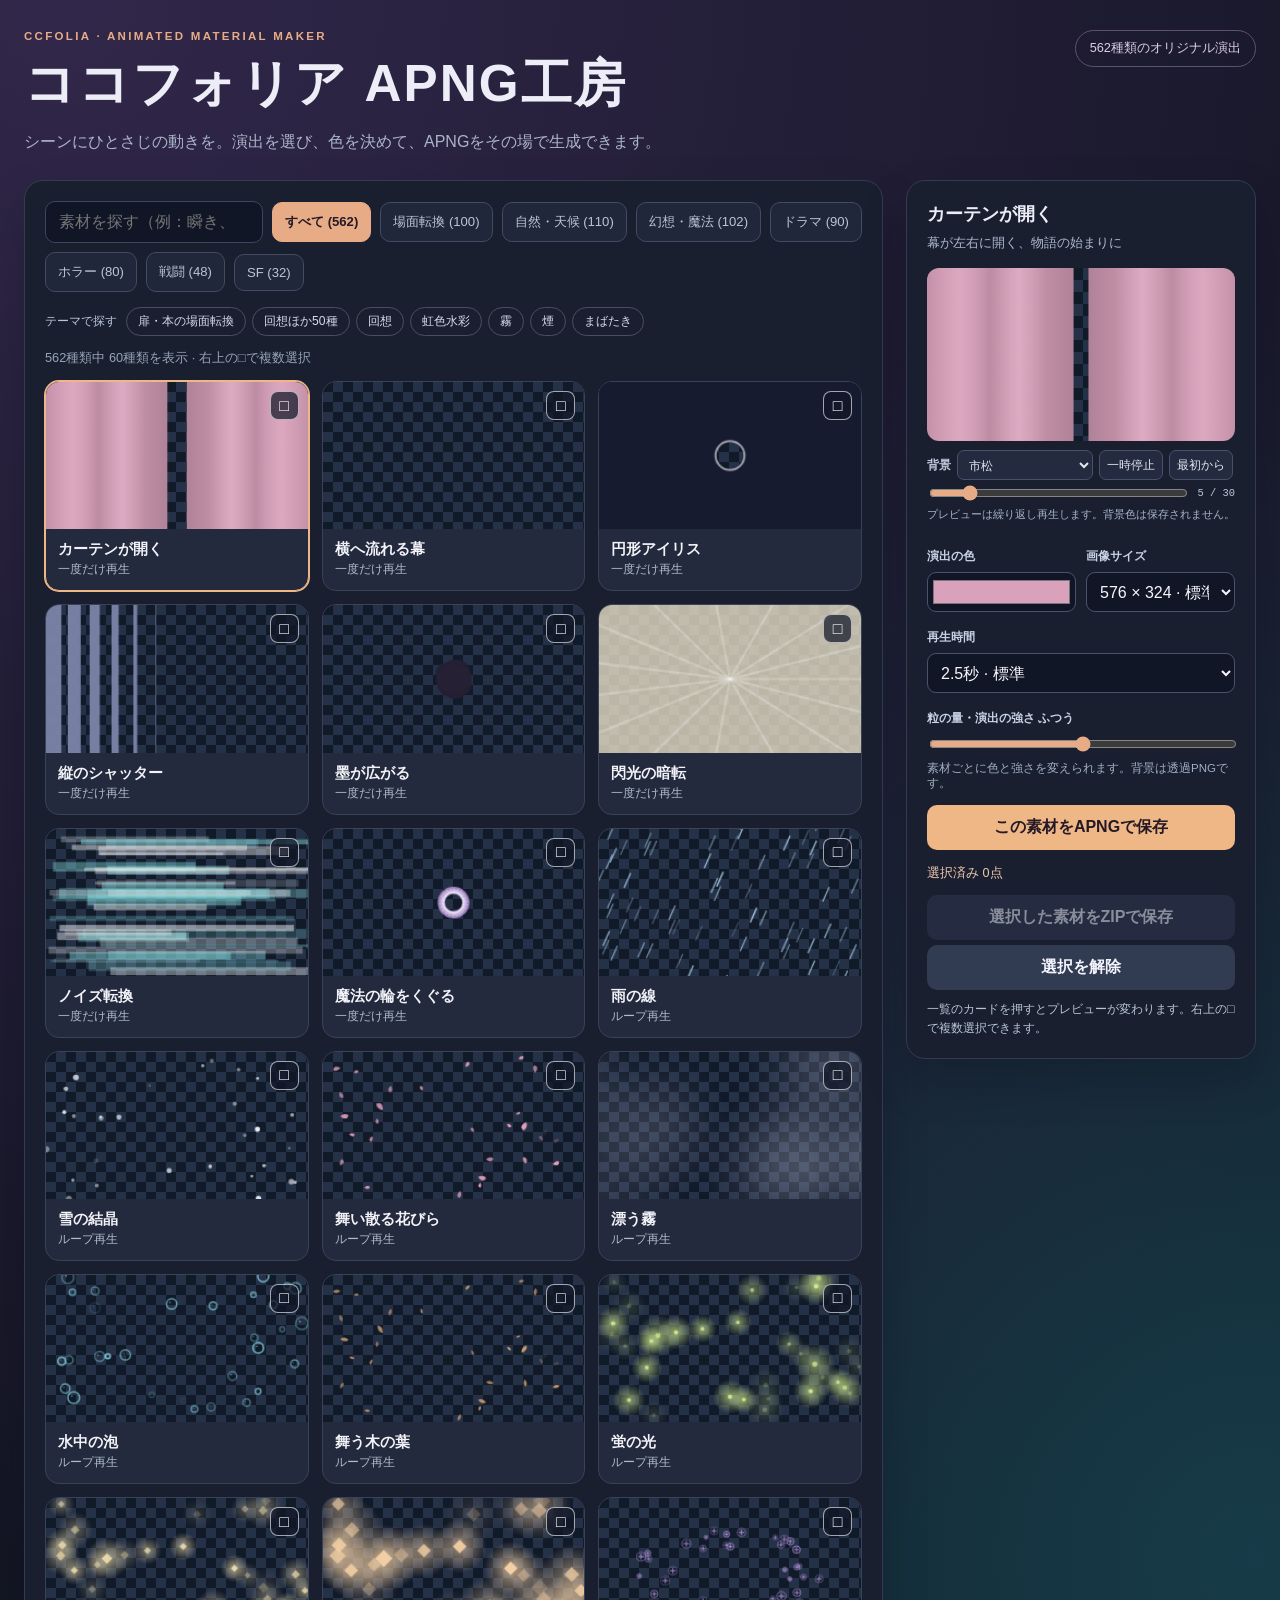
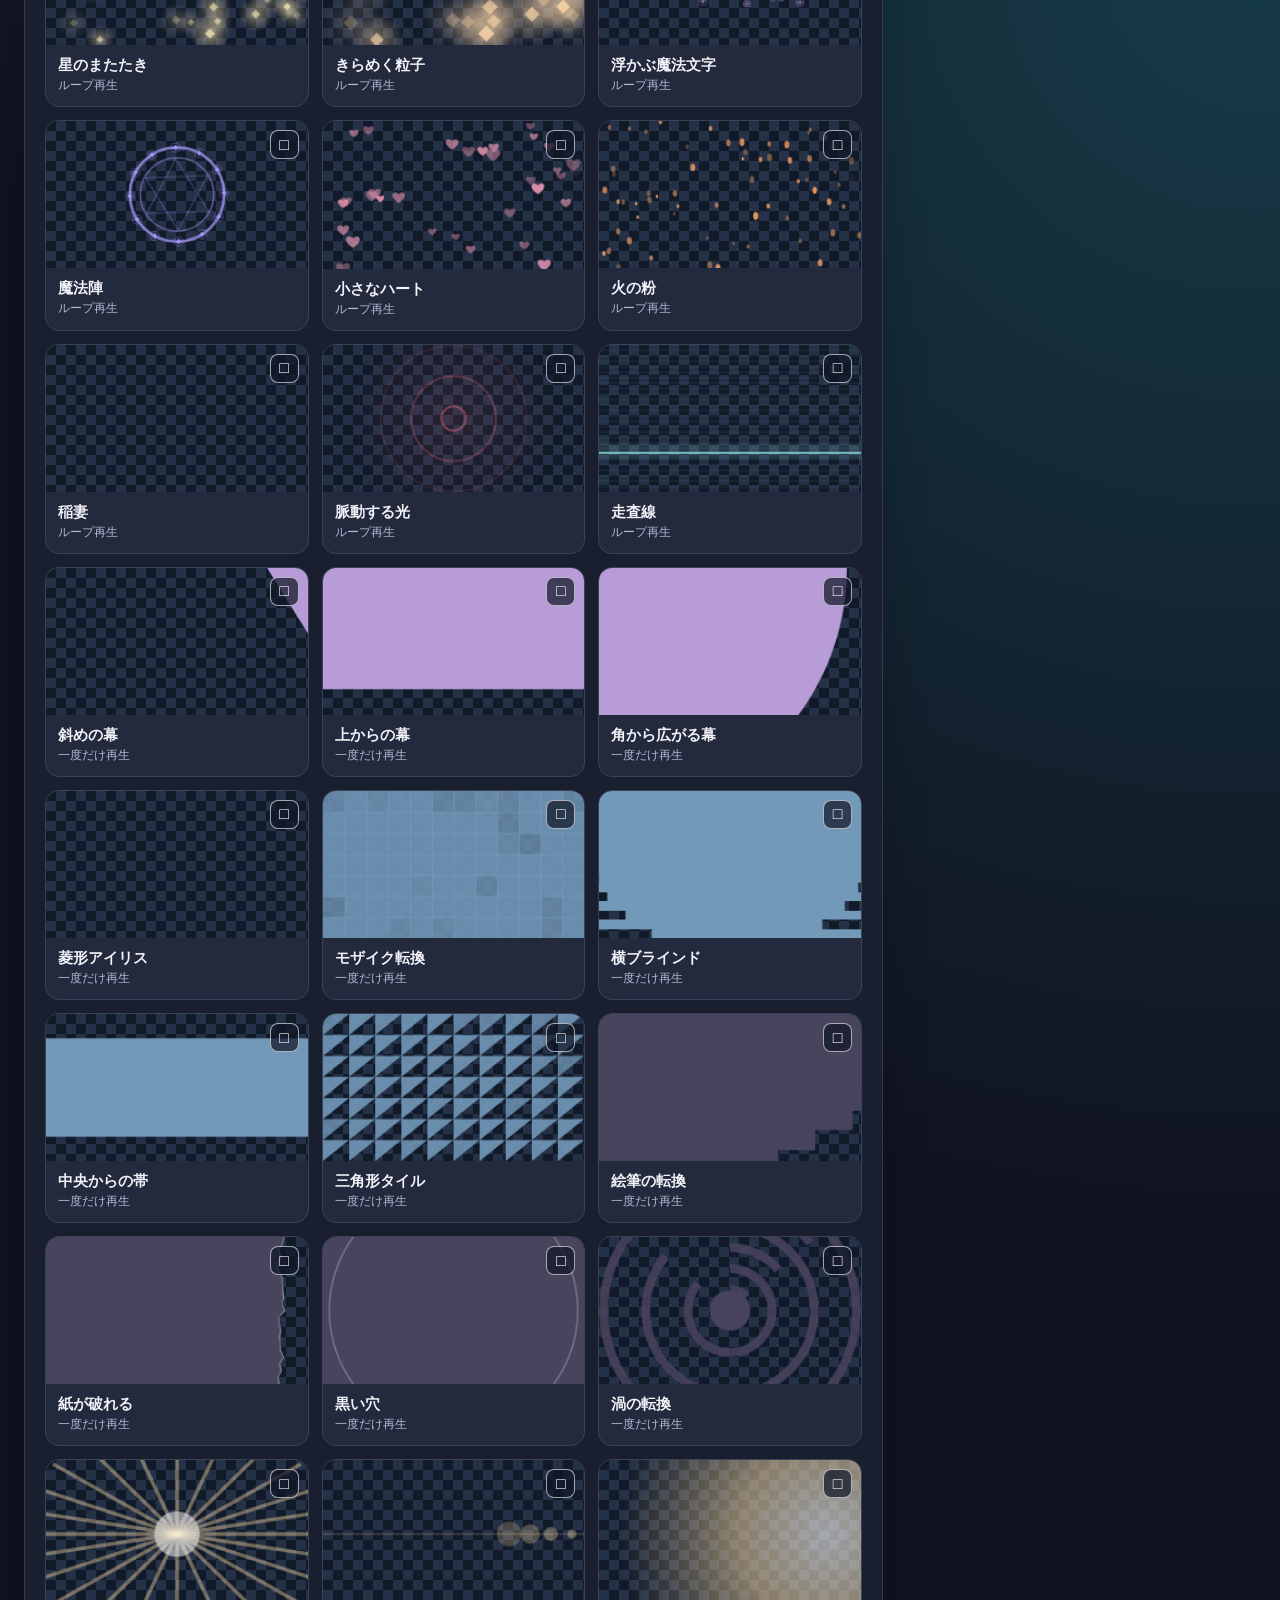
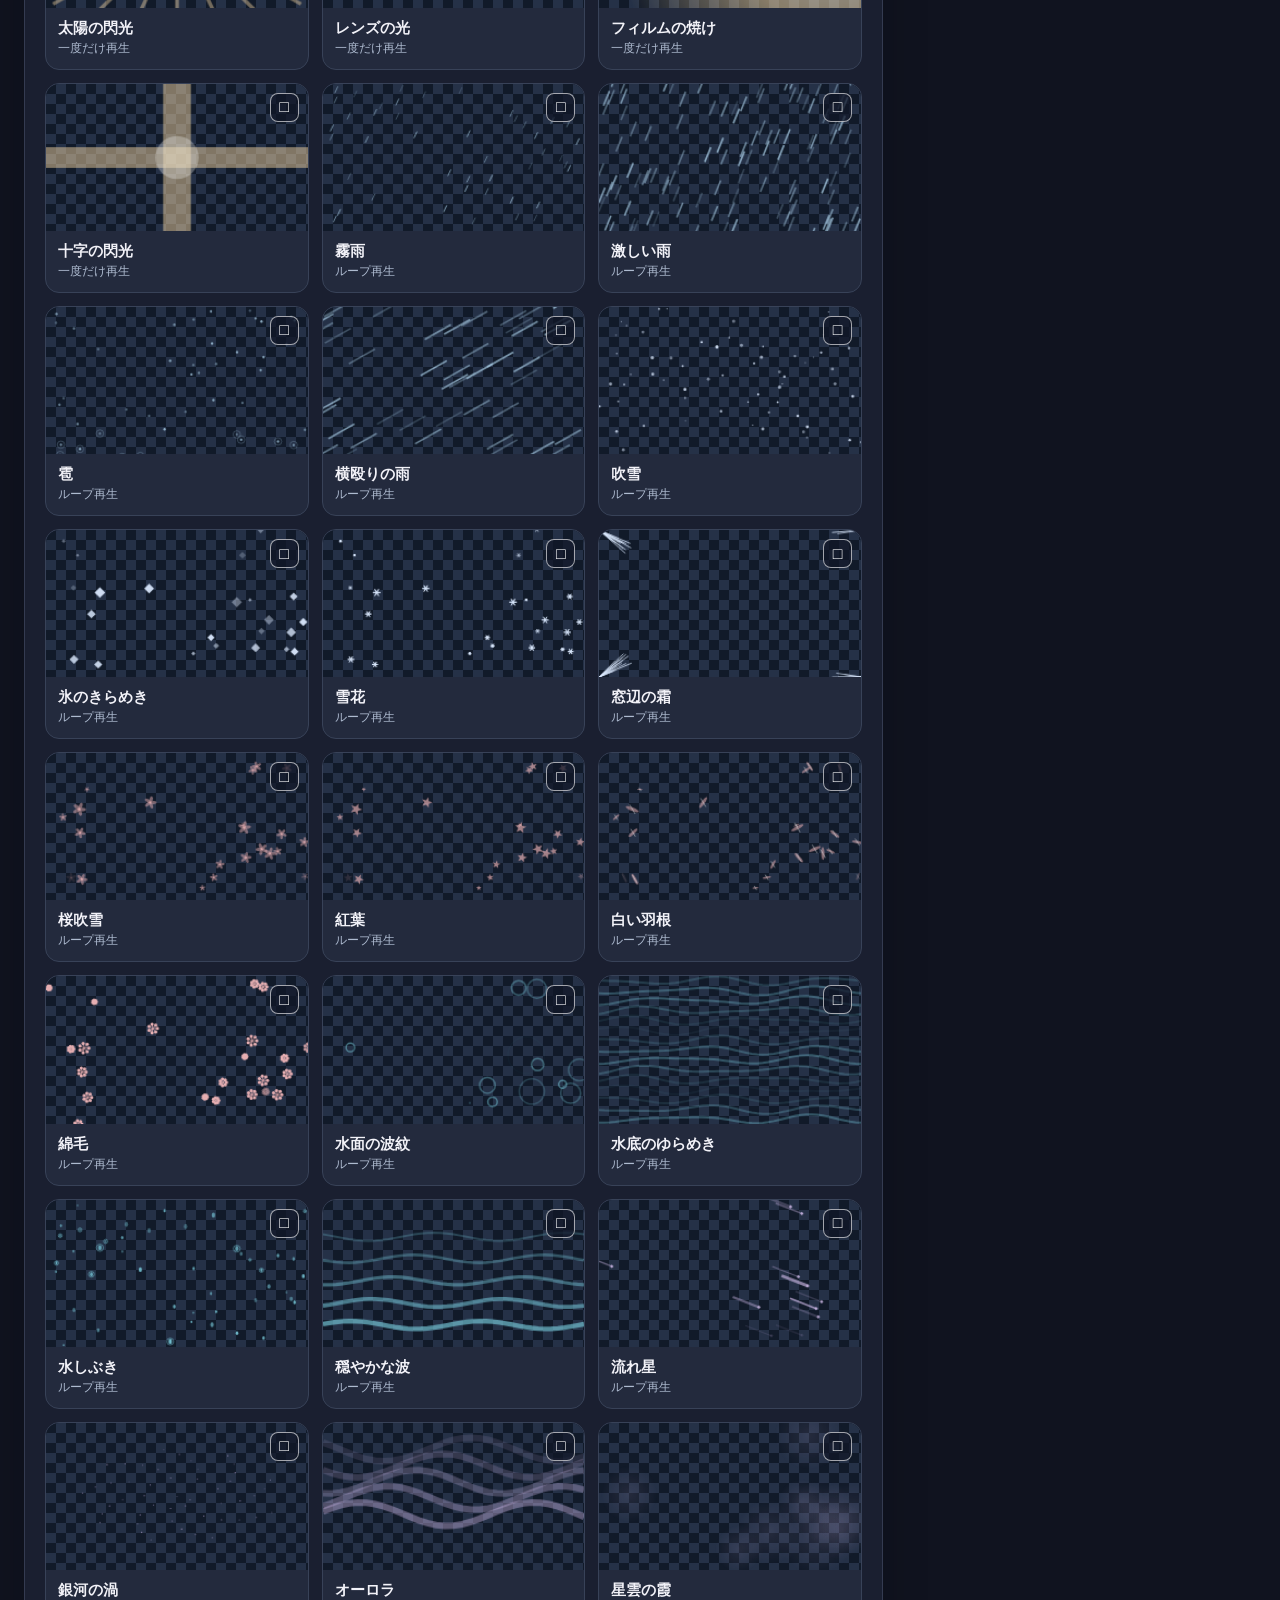
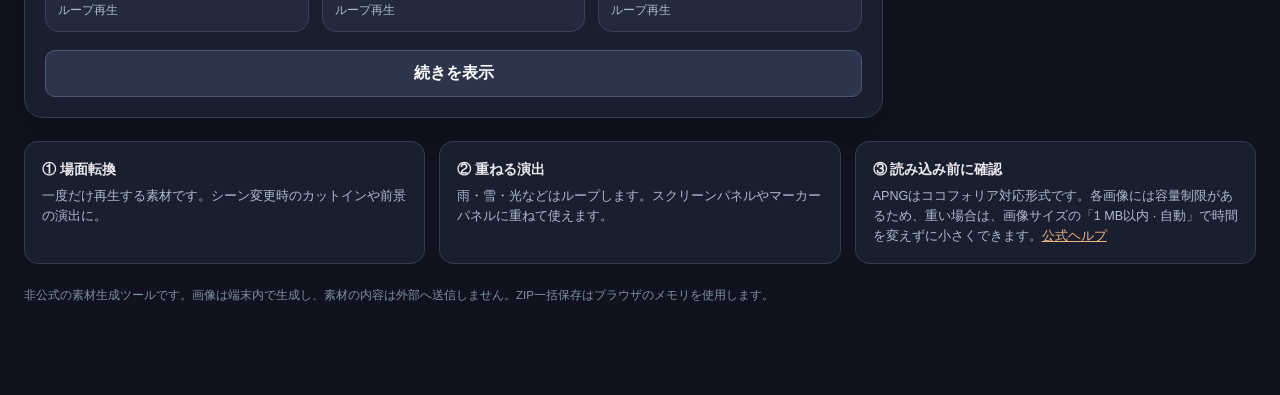
==== commit fd784c09: "扉の開閉と本のページめくり12種を場面転換に追加" ====
--- a/apng/index.html
+++ b/apng/index.html
@@ -6,12 +6,20 @@
 <style>
 :root{font-family:-apple-system,BlinkMacSystemFont,"Hiragino Kaku Gothic ProN","Yu Gothic",sans-serif;color:#ecedf6;background:#10131f}*{box-sizing:border-box}body{margin:0;background:radial-gradient(circle at 5% 0,#31274a 0,transparent 33%),radial-gradient(circle at 98% 30%,#173b48 0,transparent 33%),#10131f;min-height:100vh}button,input,select{font:inherit}button{cursor:pointer}button:focus-visible,input:focus-visible,select:focus-visible{outline:2px solid #f3ba82;outline-offset:3px}.wrap{max-width:1320px;margin:auto;padding:30px 24px 80px}.top{display:flex;align-items:flex-start;justify-content:space-between;gap:20px;margin-bottom:25px}.eyebrow{font-size:.72rem;letter-spacing:.2em;color:#e7ac85;font-weight:800}h1{font-size:clamp(1.9rem,4vw,3.2rem);letter-spacing:.04em;margin:8px 0 9px}h1 span{color:#f0b786}.lead{color:#abb5c9;line-height:1.7;margin:0}.pill{border:1px solid #5e526f;color:#decde8;border-radius:99px;padding:9px 14px;font-size:.8rem;white-space:nowrap}.layout{display:grid;grid-template-columns:minmax(0,1fr) 350px;gap:23px;align-items:start}.library,.panel{background:#1a1f30;border:1px solid #343b51;border-radius:19px;box-shadow:0 22px 45px #06091036}.library{padding:20px}.toolbar{display:flex;flex-wrap:wrap;gap:9px;align-items:center;margin-bottom:15px}.search{min-width:180px;flex:1;padding:11px 13px;background:#111626;color:#fff;border:1px solid #3e465e;border-radius:10px}.filter{border:1px solid #424b62;border-radius:10px;color:#bbc5d8;background:#20273a;padding:10px 12px;font-size:.82rem}.filter.active{background:#e7ac85;border-color:#e7ac85;color:#241925;font-weight:800}.count{color:#95a4b7;font-size:.8rem;margin:0 0 14px}.more{display:block;width:100%;margin-top:18px;padding:12px;border:1px solid #4d5a73;border-radius:10px;background:#2c354c;color:#fff;font-weight:800}.more[hidden]{display:none}.cards{display:grid;grid-template-columns:repeat(3,minmax(0,1fr));gap:13px}.card{position:relative;text-align:left;border:1px solid #384258;border-radius:14px;background:#232a3d;color:#f2f2f8;padding:0;overflow:hidden;transition:transform .16s,border-color .16s}.card:hover{transform:translateY(-2px);border-color:#bd9caa}.card.active{border-color:#f0b786;box-shadow:0 0 0 1px #f0b786}.card canvas{display:block;width:100%;aspect-ratio:16/9;background-color:#111a29;background-image:linear-gradient(45deg,#253147 25%,transparent 25%),linear-gradient(-45deg,#253147 25%,transparent 25%),linear-gradient(45deg,transparent 75%,#253147 75%),linear-gradient(-45deg,transparent 75%,#253147 75%);background-size:20px 20px;background-position:0 0,0 10px,10px -10px,-10px 0}.card-text{padding:11px 12px 13px}.card-title{display:block;font-size:.92rem;font-weight:800}.card-sub{display:block;font-size:.72rem;color:#aebbd0;margin-top:3px}.check{position:absolute;right:9px;top:9px;width:29px;height:29px;border:1px solid #ffffff9c;border-radius:8px;background:#111728b8;color:#fff;display:grid;place-items:center;font-size:1rem}.check.on{background:#e7ac85;border-color:#e7ac85;color:#211626}.panel{position:sticky;top:16px;padding:20px}.panel h2{font-size:1.15rem;margin:0 0 7px}.panel p{font-size:.8rem;line-height:1.55;color:#acb8ce;margin:0 0 15px}.previewbox{border-radius:12px;overflow:hidden;background-color:#111a29;background-image:linear-gradient(45deg,#253147 25%,transparent 25%),linear-gradient(-45deg,#253147 25%,transparent 25%),linear-gradient(45deg,transparent 75%,#253147 75%),linear-gradient(-45deg,transparent 75%,#253147 75%);background-size:24px 24px;background-position:0 0,0 12px,12px -12px,-12px 0}.previewbox canvas{display:block;width:100%;aspect-ratio:16/9}.panel label{display:block;font-size:.77rem;font-weight:800;color:#c7d2e5;margin:17px 0 7px}.controlrow{display:grid;grid-template-columns:1fr 1fr;gap:10px}.panel select,.panel input[type=color]{width:100%;height:40px;background:#111626;color:#f7f5fa;border:1px solid #49546c;border-radius:9px;padding:6px 9px}.panel input[type=color]{padding:3px;cursor:pointer}.panel input[type=range]{width:100%;accent-color:#e7ac85}.hint{font-size:.72rem;color:#9eaec2;margin-top:5px}.primary,.secondary{width:100%;border:0;border-radius:10px;padding:12px 13px;font-weight:800;margin-top:14px}.primary{background:#f0b786;color:#241926}.primary:hover{background:#ffd1a5}.secondary{background:#313b52;color:#f2f3fc;margin-top:8px}.secondary:hover{background:#42506c}button:disabled{opacity:.52;cursor:wait}.selection{color:#eec9ad;font-size:.79rem;min-height:22px;margin-top:15px}.status{font-size:.77rem;color:#b6c6d5;line-height:1.5;min-height:38px;margin-top:10px}.help{display:grid;grid-template-columns:repeat(3,1fr);gap:14px;margin-top:23px}.help article{background:#1a1f30;border:1px solid #343b51;border-radius:14px;padding:17px;color:#aebbd0;line-height:1.6;font-size:.79rem}.help strong{display:block;color:#eeeaf1;font-size:.85rem;margin-bottom:5px}.help a{color:#f0b786}.empty{grid-column:1/-1;padding:45px;text-align:center;color:#b2bdd0}.foot{font-size:.72rem;color:#8190a5;margin-top:24px}@media(max-width:1050px){.cards{grid-template-columns:repeat(2,minmax(0,1fr))}.layout{grid-template-columns:minmax(0,1fr) 320px}}@media(max-width:760px){.wrap{padding:22px 14px 60px}.top{display:block}.pill{display:inline-block;margin-top:14px}.layout{display:flex;flex-direction:column-reverse}.panel{position:static;width:100%}.library{width:100%}.help{grid-template-columns:1fr}}@media(max-width:470px){.cards{grid-template-columns:1fr 1fr;gap:9px}.card-title{font-size:.8rem}.card-sub{font-size:.66rem}.card-text{padding:9px}.toolbar{gap:6px}.filter{padding:8px;font-size:.74rem}.search{flex-basis:100%}}
 .collections{display:flex;flex-wrap:wrap;gap:6px;align-items:center;margin:0 0 14px}.collections span{font-size:.74rem;color:#b8c4d8;margin-right:3px}.feature{border:1px solid #4c4d64;border-radius:18px;padding:5px 11px;text-decoration:none;color:#d9d9ee;font-size:.76rem}.feature:hover,.feature[aria-current=true]{background:#3a354e;color:#ffdcbe;border-color:#bc93a7}.feature:focus-visible{outline:2px solid #f3ba82;outline-offset:2px}.previewbox[data-backdrop=light]{background:#f2ece3}.previewbox[data-backdrop=dark]{background:#1d2330}.previewtools{display:flex;gap:6px;align-items:center;flex-wrap:wrap;margin:9px 0 3px}.panel .previewtools label{margin:0;color:#bfc8da}.panel .previewtools select,.previewtools button{border:1px solid #47526a;border-radius:7px;background:#242b40;color:#e4e7f0;font-size:.73rem;height:30px;padding:3px 7px;width:auto}.previewtools button:hover{background:#39425c}.scrub{display:flex;align-items:center;gap:8px}.scrub input{flex:1;min-width:0}.scrub output{font: .65rem ui-monospace,monospace;white-space:nowrap;color:#bac8da}.panel .previewnote{font-size:.68rem;color:#a8b4c7;margin:3px 0 8px}.card-text{display:block}@media(min-width:761px) and (max-height:870px){.panel{max-height:calc(100vh - 32px);max-height:calc(100dvh - 32px);overflow-y:auto;overscroll-behavior:contain}}
+.previewbox{position:relative}.previewbox canvas{position:relative;z-index:1}.sample-scene{position:absolute;width:100%;height:100%;inset:0;display:none;pointer-events:none}.previewbox[data-backdrop=scene] .sample-scene{display:block}.sample-b,.previewbox[data-scene=b] .sample-a{display:none}.previewbox[data-scene=b] .sample-b{display:inline}.stage-cue{display:flex;flex-wrap:wrap;gap:4px 8px;align-items:center;color:#edd3b9;font-size:.79rem;line-height:1.55;margin:7px 0 5px}.stage-cue[hidden],.stage-cue button[hidden]{display:none}.stage-cue button{font-size:.79rem;color:#f4d1ad;background:transparent;border:0;border-bottom:1px dotted #a68c85;white-space:nowrap;padding:1px 0}
 </style>
 </head>
 <body><main class="wrap">
-<header class="top"><div><div class="eyebrow">CCFOLIA · ANIMATED MATERIAL MAKER</div><h1>ココフォリア APNG工房</h1><p class="lead">シーンにひとさじの動きを。演出を選び、色を決めて、APNGをその場で生成できます。</p></div><div class="pill"><span id="totalCount">550</span>種類のオリジナル演出</div></header>
-<div class="layout"><section class="library" aria-label="素材一覧"><div class="toolbar"><input id="search" class="search" type="search" placeholder="素材を探す（例：瞬き、思い出す、虹色）" aria-label="素材を検索"><button class="filter active" data-filter="all">すべて</button><button class="filter" data-filter="transition">場面転換</button><button class="filter" data-filter="weather">自然・天候</button><button class="filter" data-filter="fantasy">幻想・魔法</button><button class="filter" data-filter="dramatic">ドラマ</button><button class="filter" data-filter="horror">ホラー</button><button class="filter" data-filter="combat">戦闘</button><button class="filter" data-filter="cyber">SF</button></div><nav class="collections" aria-label="テーマ別の素材"><span>テーマで探す</span><a class="feature" href="#new" data-feature="new">新作50種</a><a class="feature" href="#recall" data-feature="recall">回想</a><a class="feature" href="#watercolor" data-feature="watercolor">虹色水彩</a><a class="feature" href="#mist" data-feature="mist">霧</a><a class="feature" href="#smoke" data-feature="smoke">煙</a><a class="feature" href="#blink" data-feature="blink">まばたき</a></nav><p class="count" id="count"></p><div class="cards" id="cards"></div><button id="loadMore" class="more" hidden>続きを表示</button></section>
-<aside class="panel"><h2 id="selectedTitle">カーテンが開く</h2><p id="selectedDescription">幕が左右に開く、物語の始まりに。</p><div class="previewbox" id="previewBox" data-backdrop="grid"><canvas id="preview" width="640" height="360" aria-label="選んだ演出のプレビュー"></canvas></div><div class="previewtools"><label for="backdrop">背景</label><select id="backdrop"><option value="grid">市松</option><option value="light">明るい背景</option><option value="dark">暗い背景</option></select><button type="button" id="playPreview">一時停止</button><button type="button" id="restartPreview">最初から</button></div><div class="scrub"><input type="range" id="previewFrame" min="0" max="29" value="0" step="1" aria-label="プレビューのコマ"><output id="frameLabel" for="previewFrame">1 / 30</output></div><p class="previewnote">プレビューは繰り返し再生します。背景色は保存されません。</p><div class="controlrow"><div><label for="color">演出の色</label><input id="color" type="color" value="#d9a1bb"></div><div><label for="size">画像サイズ</label><select id="size"><option value="auto">1 MB以内 · 自動</option><option value="384">384 × 216 · 軽量</option><option value="576" selected>576 × 324 · 標準</option><option value="768">768 × 432 · 高画質</option></select></div></div><label for="duration">再生時間</label><select id="duration"><option value="1.5">1.5秒 · 速い</option><option value="2.5" selected>2.5秒 · 標準</option><option value="4">4秒 · ゆっくり</option></select><label for="density">粒の量・演出の強さ <span id="densityValue">ふつう</span></label><input id="density" type="range" min="1" max="3" value="2" step="1"><div class="hint">素材ごとに色と強さを変えられます。背景は透過PNGです。</div><button id="downloadOne" class="primary">この素材をAPNGで保存</button><div class="selection" id="selection">選択済み 0点</div><button id="downloadZip" class="secondary" disabled>選択した素材をZIPで保存</button><button id="clearSelection" class="secondary" style="margin-top:5px">選択を解除</button><div id="status" class="status" role="status" aria-live="polite">一覧のカードを押すとプレビューが変わります。右上の□で複数選択できます。</div></aside></div>
+<header class="top"><div><div class="eyebrow">CCFOLIA · ANIMATED MATERIAL MAKER</div><h1>ココフォリア APNG工房</h1><p class="lead">シーンにひとさじの動きを。演出を選び、色を決めて、APNGをその場で生成できます。</p></div><div class="pill"><span id="totalCount">562</span>種類のオリジナル演出</div></header>
+<div class="layout"><section class="library" aria-label="素材一覧"><div class="toolbar"><input id="search" class="search" type="search" placeholder="素材を探す（例：瞬き、思い出す、虹色）" aria-label="素材を検索"><button class="filter active" data-filter="all">すべて</button><button class="filter" data-filter="transition">場面転換</button><button class="filter" data-filter="weather">自然・天候</button><button class="filter" data-filter="fantasy">幻想・魔法</button><button class="filter" data-filter="dramatic">ドラマ</button><button class="filter" data-filter="horror">ホラー</button><button class="filter" data-filter="combat">戦闘</button><button class="filter" data-filter="cyber">SF</button></div><nav class="collections" aria-label="テーマ別の素材"><span>テーマで探す</span><a class="feature" href="#doors-books" data-feature="doors-books">扉・本の場面転換</a><a class="feature" href="#new" data-feature="new">回想ほか50種</a><a class="feature" href="#recall" data-feature="recall">回想</a><a class="feature" href="#watercolor" data-feature="watercolor">虹色水彩</a><a class="feature" href="#mist" data-feature="mist">霧</a><a class="feature" href="#smoke" data-feature="smoke">煙</a><a class="feature" href="#blink" data-feature="blink">まばたき</a></nav><p class="count" id="count"></p><div class="cards" id="cards"></div><button id="loadMore" class="more" hidden>続きを表示</button></section>
+<aside class="panel"><h2 id="selectedTitle">カーテンが開く</h2><p id="selectedDescription">幕が左右に開く、物語の始まりに。</p><div class="previewbox" id="previewBox" data-backdrop="grid"><svg class="sample-scene" viewBox="0 0 320 180" aria-hidden="true" focusable="false" xmlns="http://www.w3.org/2000/svg">
+<defs>
+<linearGradient id="stage-dawn" x2=".16" y2="1" gradientUnits="objectBoundingBox"><stop stop-color="#c3d8dd"/><stop offset=".66" stop-color="#f5dcb5"/><stop offset="1" stop-color="#dfad87"/></linearGradient>
+<linearGradient id="stage-night" x2=".2" y2="1" gradientUnits="objectBoundingBox"><stop stop-color="#23334d"/><stop offset=".7" stop-color="#68778e"/><stop offset="1" stop-color="#aa92a2"/></linearGradient>
+</defs>
+<g class="sample-a"><path fill="url(#stage-dawn)" d="M0 0h320v180H0z"/><circle cx="73" cy="58" r="18" fill="#fff1cc"/><path d="M0 123 60 79q16-12 31 2l28 21 45-42q10-9 22 2l73 56 61-28v90H0z" fill="#9faeab"/><path d="M0 137q41-29 78-16t70-4q54-31 94-11t78 9v65H0z" fill="#718d87"/><path d="M0 143q54-11 110-2t114-3q64-10 96 2v40H0z" fill="#b8c6b0"/><path d="M0 162q47-14 86-7t71 10q-47-3-81 4t-76 4zM320 149q-35-6-84 7t-63 7q50 5 80-1t67-4z" fill="#68837a"/></g>
+<g class="sample-b"><path fill="url(#stage-night)" d="M0 0h320v180H0z"/><circle cx="240" cy="42" r="14" fill="#f5e5ca"/><path d="M0 122 61 92l16 6 45-34 59 54 39-22 46 18 54-29v95H0z" fill="#657186"/><path d="M0 134q52-27 107-6t99-7q36-21 114-7v66H0z" fill="#465b65"/><path d="M0 148q33-9 79-4t112-3q63-7 129 1v38H0z" fill="#82939d"/><path d="M0 156q45-16 87-6t78 12q-36-2-81 6t-84 5zM320 154q-44-12-76-2t-60 12q45 1 81-4t55 0z" fill="#364b58"/><g fill="#f4e3c9"><circle cx="39" cy="41" r="1.3"/><circle cx="63" cy="25" r=".8"/><circle cx="109" cy="37" r=".9"/><circle cx="161" cy="20" r="1.3"/><circle cx="196" cy="52" r=".9"/><circle cx="293" cy="34" r="1.3"/></g></g></svg>
+<canvas id="preview" width="640" height="360" aria-label="選んだ演出のプレビュー"></canvas></div><div class="stage-cue" id="stageCue" hidden><span id="stageTiming"></span><button type="button" id="stagePair" hidden></button></div><div class="previewtools"><label for="backdrop">背景</label><select id="backdrop"><option value="scene" id="sceneBackdropOption" hidden disabled>場面A→B（見本）</option><option value="grid" selected>市松</option><option value="light">明るい背景</option><option value="dark">暗い背景</option></select><button type="button" id="playPreview">一時停止</button><button type="button" id="restartPreview">最初から</button></div><div class="scrub"><input type="range" id="previewFrame" min="0" max="29" value="0" step="1" aria-label="プレビューのコマ"><output id="frameLabel" for="previewFrame">1 / 30</output></div><p class="previewnote">プレビューは繰り返し再生します。背景色は保存されません。</p><div class="controlrow"><div><label for="color">演出の色</label><input id="color" type="color" value="#d9a1bb"></div><div><label for="size">画像サイズ</label><select id="size"><option value="auto">1 MB以内 · 自動</option><option value="384">384 × 216 · 軽量</option><option value="576" selected>576 × 324 · 標準</option><option value="768">768 × 432 · 高画質</option></select></div></div><label for="duration">再生時間</label><select id="duration"><option value="1.5">1.5秒 · 速い</option><option value="2.5" selected>2.5秒 · 標準</option><option value="4">4秒 · ゆっくり</option></select><label for="density">粒の量・演出の強さ <span id="densityValue">ふつう</span></label><input id="density" type="range" min="1" max="3" value="2" step="1"><div class="hint">素材ごとに色と強さを変えられます。背景は透過PNGです。</div><button id="downloadOne" class="primary">この素材をAPNGで保存</button><div class="selection" id="selection">選択済み 0点</div><button id="downloadZip" class="secondary" disabled>選択した素材をZIPで保存</button><button id="clearSelection" class="secondary" style="margin-top:5px">選択を解除</button><div id="status" class="status" role="status" aria-live="polite">一覧のカードを押すとプレビューが変わります。右上の□で複数選択できます。</div></aside></div>
 <section class="help"><article><strong>① 場面転換</strong>一度だけ再生する素材です。シーン変更時のカットインや前景の演出に。</article><article><strong>② 重ねる演出</strong>雨・雪・光などはループします。スクリーンパネルやマーカーパネルに重ねて使えます。</article><article><strong>③ 読み込み前に確認</strong>APNGはココフォリア対応形式です。各画像には容量制限があるため、重い場合は、画像サイズの「1 MB以内 · 自動」で時間を変えずに小さくできます。<a href="https://docs.ccfolia.com/" target="_blank" rel="noopener">公式ヘルプ</a></article></section><p class="foot">非公式の素材生成ツールです。画像は端末内で生成し、素材の内容は外部へ送信しません。ZIP一括保存はブラウザのメモリを使用します。</p>
 </main><script>
 const presets=[
@@ -210,6 +218,34 @@
   entries.forEach(([slug,name,desc,color,once],variant)=>presets.push({id:series+'_'+slug.replaceAll('-','_'),series,category,tags,variant,name,desc,color,once:!!once}));
 }
 
+// Authored as matching sets: a closed frame has the same artwork in every mode.
+const stageDoors=[
+  ['manor','洋館の両開き扉','#774749','真鍮の取っ手とアーチの彫刻がある、深い赤茶色の木扉','洋館 観音開き 木製 玄関 ドア'],
+  ['shoji','和室の障子','#d9caa6','桟が組まれた二枚の障子が、敷居に沿ってすべる','障子 引き戸 和風 和室 旅館'],
+  ['archive','書庫の片開き扉','#386564','琥珀色の欄間を備えた青緑の扉が、左の蝶番を軸に動く','書斎 図書館 書庫 洋風 片開き ドア']
+];
+const stageModes=[
+  ['change','閉じて開く','いったん全画面を覆い、ひと呼吸おいて次の場面を見せます。','閉じる 閉まる 開く 開ける 開閉 しめる ひらく 切替'],
+  ['close','閉じる','最後のコマは、扉が閉じた状態のままです。','閉まる 閉める しまる しめる クローズ'],
+  ['open','開く','閉じた状態から始まり、最後は何も残らず背景が見えます。','開ける 開き ひらく あく オープン']
+];
+for(const [art,label,color,details,tags] of stageDoors)for(const [mode,title,desc,aliases] of stageModes){
+  presets.push({id:'stage_'+art+'_'+mode,name:label+'・'+title,desc:details+'。'+desc,category:'transition',color,once:true,stageNew:true,stage:{art,mode},tags:'扉 とびら ドア シーン切り替え 場面転換 '+tags+' '+aliases})
+}
+for(const [id,name,desc,color,art,dir,leaves,tags] of [
+  ['tale_forward','物語の本・次のページへ','古い物語集の右ページがふくらみ、挿絵のある次の見開きへ進みます。','#c7a878','storybook',1,1,'右から左 順送り 次の章 古書 挿絵'],
+  ['tale_back','物語の本・前のページへ','左の紙が右へと返り、月の挿絵とともに前の章へ戻ります。','#c7a878','storybook',-1,1,'左から右 逆めくり 巻き戻し 前の章 回想'],
+  ['diary_riffle','日記のページを続けてめくる','罫線と押し葉のある日記。重なった二枚を続けてめくり、次の日へ移ります。','#c5ad9c','diary',1,2,'連続 パラパラ 手帳 押し花 押し葉 回想']
+])presets.push({id:'stage_'+id,name,desc,color,category:'transition',once:true,stageNew:true,stage:{art,mode:'page',dir,leaves},tags:'本 書籍 ほん 絵本 ページ 頁 めくる めくれる 捲る 捲れる ページめくり ページ送り シーン切り替え 場面転換 '+tags});
+// Keep earlier downloads/bookmarks compatible while replacing the old flat reveal.
+for(const [id,stage,desc] of [
+  ['fx_doors500_0',{art:'panel',mode:'change'},'腰板のある二枚の扉が閉じ、ひと呼吸おいて左右に開きます。'],
+  ['fx_doors500_2',{art:'fusuma',mode:'close'},'山並みの描かれた襖が両側から閉まり、最後は閉じたまま止まります。'],
+  ['fx_doors500_4',{art:'notebook',mode:'page',dir:1,leaves:1},'ノートの端が反り、紙の裏側を見せながら次のページへ移ります。']
+]){
+  const p=presets.find(x=>x.id===id);p.stage=stage;p.desc=desc;p.tags=(stage.mode==='page'?'本 ページ 捲る めくる':'扉 閉まる 閉じる')+' シーン切り替え'
+}
+
 const $=id=>document.getElementById(id), byId=Object.fromEntries(presets.map(p=>[p.id,p]));
 const state={active:'curtain',filter:'all',chosen:new Set(),visible:new Set(),busy:false};
 const TAU=Math.PI*2;const rnd=(a,b=0,c=0)=>{let x=Math.sin(a*127.1+b*311.7+c*74.7)*43758.5453;return x-Math.floor(x)};
@@ -1067,8 +1103,239 @@
   ctx.restore()
 }
 
+// Stage geometry is in a 320 × 180 viewbox; the export stays RGBA at any size.
+const STW=320,STH=180;
+function stPath(g,pts,fill,stroke=null,width=1,closed=true){
+  if(!pts.length)return;g.beginPath();g.moveTo(...pts[0]);for(let i=1;i<pts.length;i++)g.lineTo(...pts[i]);if(closed)g.closePath();
+  if(fill){g.fillStyle=fill;g.fill()}if(stroke){g.lineWidth=width;g.strokeStyle=stroke;g.stroke()}
+}
+function stStroke(g,pts,c,w){stPath(g,pts,null,c,w,false)}
+function stRect(g,x,y,w,h,c){g.fillStyle=c;g.fillRect(x,y,w,h)}
+function stGradient(g,x,y,X,Y,stops){if(Math.hypot(X-x,Y-y)<.002)return stops[0][1];const v=g.createLinearGradient(x,y,X,Y);for(const [s,c] of stops)v.addColorStop(s,c);return v}
+function stMapped(g,p,pts,fill,stroke=null,width=1){stPath(g,pts.map(([u,v])=>p(u,v)),fill,stroke,width)}
+function stBar(g,p,u,v,U,V,c){stMapped(g,p,[[u,v],[U,v],[U,V],[u,V]],c)}
+function stRim(g,p,u,v,U,V,c,width){stMapped(g,p,[[u,v],[U,v],[U,V],[u,V]],null,c,width)}
+function stOval(g,p,u,v,rx,ry,c,border=null,width=1){const a=Array.from({length:32},(_,i)=>[u+rx*Math.cos(i*TAU/32),v+ry*Math.sin(i*TAU/32)]);stMapped(g,p,a,c,border,width)}
+function stTrace(g,p,a,c,w){stStroke(g,a.map(([u,v])=>p(u,v)),c,w)}
+function stTap(c,t){return mix550(c,'#fff0c6',t)}
+function stDark(c,t){return mix550(c,'#211b25',t)}
+function stInset(g,p,u,v,U,V,c,hollow=false){
+  const du=.019,dv=.017;stBar(g,p,u,v,U,V,stDark(c,.50));
+  stMapped(g,p,[[u,v],[U,v],[U-du,v+dv],[u+du,v+dv],[u+du,V-dv],[u,V]],hollow?stDark(c,.58):stTap(c,.25));
+  stMapped(g,p,[[u,V],[U,V],[U,v],[U-du,v+dv],[U-du,V-dv],[u+du,V-dv]],hollow?stTap(c,.3):stDark(c,.48));
+  const a=p(u+du,v+dv),b=p(U-du,V-dv);
+  stBar(g,p,u+du,v+dv,U-du,V-dv,stGradient(g,...a,...b,[[0,stDark(c,.30)],[.55,c],[1,stTap(c,.10)]]));
+  stRim(g,p,u+du*1.7,v+dv*1.5,U-du*1.7,V-dv*1.5,rgba(stTap(c,.52),.50),.55)
+}
+function stArch(u,v,U,V,shoulder){let a=[[u,V],[u,shoulder]];for(let j=0;j<=28;j++){let t=Math.PI+j*Math.PI/28;a.push([(u+U)/2+Math.cos(t)*(U-u)/2,shoulder+Math.sin(t)*(shoulder-v)])}a.push([U,V]);return a}
+function stGrain(g,p,c,density){for(let i=0;i<7+4*density;i++){const u=.05+.9*rnd(i,173),v=.02+.78*rnd(i,174),len=.08+.22*rnd(i,175),a=[];for(let j=0;j<=7;j++){let s=j/7;a.push([u+.004*Math.sin(s*6+i),v+len*s])}stTrace(g,p,a,rgba(stDark(c,.6),.23),.42)}}
+function stPull(g,p,style){
+  if(style==='manor'){
+    const plate=[[.837,.512],[.863,.484],[.889,.512],[.889,.610],[.863,.636],[.837,.610]];
+    stMapped(g,p,plate,'#806244','#dec18a',.7);stOval(g,p,.863,.546,.029,.022,'#684c3e');stOval(g,p,.860,.537,.024,.019,'#be955a','#f1d59a',.65);
+    stOval(g,p,.863,.593,.007,.006,'#524034');stBar(g,p,.859,.590,.867,.611,'#524034');
+  }else if(style==='archive'){
+    stBar(g,p,.850,.576,.884,.713,'#aa884e');stRim(g,p,.850,.576,.884,.713,'#e3cb94',.65);
+    stOval(g,p,.866,.603,.012,.018,'#927950');stMapped(g,p,[[.87,.597],[.861,.613],[.788,.623],[.781,.609]],'#d8bf82','#7c694b',.65);stOval(g,p,.867,.665,.005,.008,'#4c463a');
+  }else{stOval(g,p,.865,.54,.016,.045,'#4b3b35','#c1a373',.75);stOval(g,p,.866,.536,.007,.032,'#302c2c')}
+}
+function stHinged(g,c,art,cover,density){
+  const single=art==='archive',L=single?320:160,theta=(1-cover)*Math.PI/2,co=Math.cos(theta),z=Math.sin(theta)*(single?.66:.47),tilt=Math.sin(theta);
+  for(const right of (single?[false]:[false,true])){
+    const side=right?-1:1,hinge=right?320:0;
+    const p=(u,v)=>{const s=1/(1+z*u);return[hinge+side*L*co*u*s,88+(180*v-88)*s]};
+    const edge=p(1,0),foot=p(1,1),shadeLen=tilt*(single?11:6)*Math.min(1,cover*14);
+    // A short shadow follows the detached edge; nothing remains in the open pose.
+    if(shadeLen>.1){const grad=stGradient(g,edge[0],0,edge[0]+side*shadeLen,0,[[0,'rgba(24,18,26,.32)'],[1,'rgba(24,18,26,0)']]);stPath(g,[edge,[edge[0]+side*shadeLen,edge[1]+2],[foot[0]+side*shadeLen,foot[1]+1],foot],grad)}
+    g.save();stMapped(g,p,[[0,0],[1,0],[1,1],[0,1]],c);g.clip();
+    const a=p(0,0),b=p(1,1);stBar(g,p,0,0,1,1,stGradient(g,...a,...b,[[0,stDark(c,.33)],[.29,stTap(c,.11)],[.68,c],[1,stDark(c,.22)]]));
+    stGrain(g,p,c,density);stBar(g,p,.012,0,.035,1,stDark(c,.40));stBar(g,p,.035,0,.042,1,stTap(c,.28));
+    if(art==='manor'){
+      const arches=[[.092,.065,.873,.515,.239,stDark(c,.56)],[.106,.081,.858,.503,.244,stTap(c,.32)],[.122,.099,.841,.489,.249,stDark(c,.32)]];
+      for(const [u,v,U,V,sh,fill] of arches)stMapped(g,p,stArch(u,v,U,V,sh),fill);
+      stMapped(g,p,stArch(.143,.123,.821,.474,.255),null,rgba(stTap(c,.62),.67),.8);
+      const x=.481,y=.303;
+      stMapped(g,p,[[x,y-.071],[x+.038,y-.010],[x,y+.058],[x-.038,y-.010]],stTap(c,.22),'#c1a175',.7);
+      for(const k of [-1,1])stMapped(g,p,[[x,y+.028],[x+k*.056,y-.019],[x+k*.098,y-.020],[x+k*.075,y+.004]],stTap(c,.24));
+      stInset(g,p,.104,.609,.864,.923,c);stBar(g,p,.083,.952,.907,.961,stTap(c,.22));stPull(g,p,art);
+    }else if(single){
+      const bounds=stArch(.132,.085,.840,.515,.340);stMapped(g,p,bounds,stDark(c,.66),'#95845d',1);
+      const glass=stArch(.146,.108,.827,.496,.341),lo=p(.15,.12),hi=p(.83,.49);
+      stMapped(g,p,glass,stGradient(g,...lo,...hi,[[0,'#a7865f'],[.43,'#e1c693'],[.70,'#b89b70'],[1,'#8e795d']]));
+      g.save();g.clip();for(const u of [.18,.307,.485,.665,.793])stBar(g,p,u-.007,.10,u+.007,.5,stDark(c,.43));
+      stBar(g,p,.13,.333,.84,.351,stDark(c,.4));
+      for(let j=1;j<6;j++){const a=Math.PI+j*Math.PI/6;stTrace(g,p,[[.486,.344],[.486+.344*Math.cos(a),.344+.241*Math.sin(a)]],stDark(c,.36),1.3)}
+      stMapped(g,p,stArch(.414,.278,.558,.347,.340),stTap(c,.13));g.restore();
+      stInset(g,p,.133,.639,.457,.928,c);stInset(g,p,.501,.639,.827,.928,c);stBar(g,p,.402,.536,.57,.599,'#806e49');stBar(g,p,.407,.541,.565,.594,'#d5bd87');
+      stTrace(g,p,[[.438,.551],[.437,.579],[.484,.586],[.484,.559],[.438,.551],[.484,.560],[.534,.550],[.534,.578],[.484,.586]],'#675c44',.85);stPull(g,p,art);
+    }else{stInset(g,p,.12,.11,.83,.49,c,true);stInset(g,p,.12,.57,.83,.91,c,true);stPull(g,p,'simple')}
+    stBar(g,p,.985,0,1,1,stDark(c,.58));if(tilt>.01)stBar(g,p,0,0,1,1,'rgba(25,20,26,'+(.19*tilt)+')');
+    g.restore();
+  }
+}
+function stSliding(g,c,art,cover,density){
+  const wood=stDark(stTap(c,.18),.62),frame=stDark(wood,.26),edge=stTap(wood,.28),paper=stTap(c,.55);
+  for(const right of [false,true]){
+    const s=right?-1:1,h=right?320:0,x=h-s*(1-cover)*160,p=(u,v)=>[x+s*160*u,180*v];
+    g.save();stMapped(g,p,[[0,0],[1,0],[1,1],[0,1]],paper);g.clip();
+    stBar(g,p,0,0,1,1,stGradient(g,...p(0,0),...p(1,1),[[0,stTap(c,.79)],[.48,paper],[1,stDark(c,.03)]]));
+    if(art==='shoji'){
+      // Very sparse paper fibres; the height and widths of the lattice never shrink as it slides.
+      for(let j=0;j<10*density;j++){const u=rnd(j,187),v=rnd(j,188);stTrace(g,p,[[u,v],[u+.020,v+.002]],rgba(stDark(c,.35),.19),.45)}
+      for(const u of [.18,.39,.60,.81]){stBar(g,p,u-.008,0,u+.008,.81,wood);stBar(g,p,u+.008,0,u+.014,.81,edge)}
+      for(const v of [.168,.337,.505,.673,.752]){stBar(g,p,.01,v,.985,v+.012,wood);stBar(g,p,.01,v+.012,.985,v+.018,edge)}
+      stBar(g,p,0,.806,1,1,wood);stInset(g,p,.054,.844,.945,.953,wood,true);
+    }else{
+      for(const [k,fill] of [[0,stDark(c,.11)],[1,stDark(c,.27)],[2,stDark(c,.41)]]){
+        let pts=[[0,1]];for(let i=0;i<=25;i++){let u=i/25,b=right?2-u:u;pts.push([u,.67+.092*k+.057*Math.sin(b*5+k)+.054*Math.sin(b*10.8+k*.7)])}pts.push([1,1]);stMapped(g,p,pts,fill)}
+      if(!right)stOval(g,p,.37,.28,.076,.067,stTap(c,.63));
+    }
+    stBar(g,p,0,0,.039,1,frame);stBar(g,p,.958,0,1,1,frame);stBar(g,p,.955,0,.965,1,edge);stBar(g,p,0,0,1,.028,frame);stBar(g,p,0,.971,1,1,frame);
+    if(art==='shoji'){stBar(g,p,.874,.48,.925,.626,wood);stBar(g,p,.888,.50,.913,.61,frame)}else stPull(g,p,'simple');g.restore()
+  }
+}
+function stDoorCover(mode,t){return mode==='close'?ramp550(t,.035,.78):mode==='open'?1-ramp550(t,.13,.90):t<.5?ramp550(t,.035,.37):1-ramp550(t,.63,.925)}
+function stDoor(g,stage,t,c,d){
+  const q=stDoorCover(stage.mode,t);if(q<=0)return;
+  if(q===1)stRect(g,0,0,320,180,stDark(c,.26));
+  if(stage.art==='shoji'||stage.art==='fusuma')stSliding(g,c,stage.art,q,d);else stHinged(g,c,stage.art,q,d)
+}
+
+// A leaf bends along a cylindrical section: integrate its changing tangent from
+// the spine to the tip. At the fold both the printed front and the verso are visible.
+const stBookCache=new Map(),stFaceCache=new Map();
+function stPaper(c,num){return mix550(c,'#fff4d5',.49+.07*(Math.abs(num)%3))}
+function stInk(c){return mix550(c,'#3a3032',.81)}
+function stLinear(g,M,x,y,X,Y,c,w){const a=[];for(let j=0;j<=8;j++){let u=j/8;a.push(M(lerp(x,X,u),lerp(y,Y,u)))}stStroke(g,a,c,w)}
+function stArt(g,P,side,num,kind,c,density){
+  const M=(x,y)=>P(side>0?x:1-x,y),ink=stInk(c),soft=stDark(c,.40),accent=kind==='diary'?'#97724e':stDark(c,.23),paper=stPaper(c,num);
+  const lin=(x,y,X,Y,col,w)=>stLinear(g,M,x,y,X,Y,col,w),shape=(pts,fill,stroke=null,w=1)=>stMapped(g,M,pts,fill,stroke,w);
+  const oval=(x,y,rx,ry,col,stroke=null,w=1)=>stOval(g,M,x,y,rx,ry,col,stroke,w);
+  const seed=Math.abs(num)*13+(kind==='diary'?71:47), col=(a)=>rgba(ink,a);
+  function diamond(x,y,r,fill){shape([[x,y-r],[x+r*.85,y],[x,y+r],[x-r*.85,y]],fill)}
+  function rows(y,n,max=.84){for(let i=0;i<n;i++){let yy=y+i*.039,start=.175+(i===0?.045:0),end=i===n-1?.48+.16*rnd(i,seed):max;while(start<end-.025){let stop=Math.min(end,start+.043+.103*rnd(i,Math.round(start*1000),seed));lin(start,yy,stop,yy,col(.66),.80);start=stop+.016+.014*rnd(i,Math.round(stop*300),seed)}}}
+  if(kind==='storybook'){
+    lin(.15,.111,.85,.111,soft,.65);lin(.18,.124,.82,.124,soft,.38);
+    if(num%2===0){
+      // A small engraved landscape rather than a rectangle of fake text.
+      const x=.505,y=.338;oval(x,y,.246,.171,stTap(paper,.25),accent,.95);oval(x,y,.230,.156,null,soft,.43);
+      g.save();g.clip();
+      const sky=stGradient(g,...M(.28,.16),...M(.69,.5),[[0,stTap(c,.73)],[1,stDark(paper,.14)]]);
+      shape([[.25,.17],[.76,.17],[.76,.51],[.25,.51]],sky);
+      const day=num%4===0,moonX=day?.585:.425;oval(moonX,.267,.038,.034,stTap(paper,.9),accent,.44);
+      if(!day)oval(moonX+.014,.258,.030,.028,stTap(c,.65));
+      shape([[.24,.423],[.32,.366],[.39,.394],[.49,.319],[.60,.393],[.67,.360],[.77,.409],[.77,.52],[.24,.52]],stDark(paper,.28));
+      shape([[.24,.455],[.34,.422],[.44,.45],[.55,.391],[.65,.417],[.76,.39],[.77,.52],[.24,.52]],stDark(paper,.46));
+      if(day){for(const [x,y,ww] of [[.39,.410,.039],[.42,.393,.032],[.452,.407,.032]]){shape([[x-ww*.45,y],[x+ww*.37,y],[x+ww*.37,.449],[x-ww*.45,.449]],stDark(c,.53));shape([[x-ww*.58,y],[x,y-.034],[x+ww*.5,y]],stDark(c,.63))}}else{for(const [x,y] of [[.56,.247],[.603,.213],[.66,.277]])diamond(x,y,.011,stTap(c,.95))}
+      for(let j=0;j<3;j++)lin(.35+j*.06,.466,.37+j*.06,.461,stTap(c,.78),.65);
+      g.restore();rows(.576,6);diamond(.5,.845,.013,accent)
+    }else{
+      for(let s of [-1,1]){lin(.5+s*.04,.226,.5+s*.22,.226,accent,.8);diamond(.5+s*.245,.226,.012,accent)}
+      shape([[.5,.164],[.530,.211],[.573,.226],[.530,.241],[.50,.290],[.470,.241],[.427,.226],[.470,.211]],null,accent,1);
+      diamond(.5,.226,.024,accent);rows(.361,5);rows(.602,6);
+    }
+    lin(.17,.886,.39,.886,soft,.5);lin(.61,.886,.83,.886,soft,.5);
+    // Upright folio numerals are drawn as strokes, even when moving backwards.
+    const marks=2+Math.abs(num)%4;for(let j=0;j<marks;j++){let x=.50+(j-(marks-1)/2)*.019;lin(x,.877,x,.897,accent,.82)}
+  }else{
+    const plain=kind==='notebook',rule=plain?rgba(ink,.24):rgba('#74949c',.57),margin=plain?.150:.185;
+    for(let j=0;j<9;j++){let v=.23+j*.067;lin(.13,v,.87,v,rule,.57)}
+    if(!plain){lin(margin,.115,margin,.865,rgba('#ad7067',.56),.78);lin(margin+.015,.115,margin+.015,.865,rgba('#b97971',.36),.4)}
+    lin(.17,.145,.33,.145,soft,1.05);for(let j=0;j<3;j++)oval(.68+j*.068,.141,.016,.014,null,soft,.6);
+    const lines=plain?4:3;for(let j=0;j<lines;j++){let y=.274+j*.068,pts=[];const length=.35+rnd(j,seed)*.23;
+      for(let i=0;i<=36;i++){const a=i/36;pts.push(M(.228+a*length,y+.006*Math.sin(i*1.2+seed)-.012*(.3+.7*rnd(j,i,seed))*Math.sin(i*2.18+.2)))}stStroke(g,pts,col(.69),.88)}
+    if(!plain){const rev=num%2===0?1:-1,x=.49+rev*.06,y=.813;
+      lin(x,y,x+rev*.16,y-.24,accent,1.15);
+      for(let j=0;j<6;j++){let s=j/7,px=x+rev*s*.14,py=y-s*.22,sg=(j%2?1:-1)*rev;
+        shape([[px,py],[px+sg*.027,py-.042],[px+sg*.087,py-.058],[px+sg*.079,py-.030],[px+sg*.045,py-.006]],j%2?'#9e8a58':'#b39c62',rgba(ink,.51),.54);
+        lin(px,py,px+sg*.077,py-.046,rgba(ink,.54),.43)}
+      if(num%2===0)shape([[.73,0],[.78,0],[.78,.15],[.755,.126],[.73,.156]],'#ac7870')
+    }else{stRim(g,M,.227,.645,.353,.74,soft,.75);lin(.24,.702,.275,.721,accent,.92);lin(.275,.721,.337,.665,accent,.92)}
+  }
+  // Sparse fibres are painted on each sheet once; no noise changes between frames.
+  for(let i=0;i<5+density*4;i++){let x=.07+.86*rnd(i,seed,31),y=.05+.9*rnd(i,seed,32);lin(x,y,x+.011,y+.001,rgba(ink,.16),.40)}
+}
+function stBind(g){stRect(g,148,0,24,180,stGradient(g,148,0,172,0,[[0,'rgba(55,37,31,0)'],[.41,'rgba(55,37,31,.16)'],[.50,'rgba(42,31,30,.46)'],[.57,'rgba(57,41,33,.16)'],[1,'rgba(57,41,33,0)']]))}
+function stFace(kind,c,d,num,side,size){
+  const W=Math.round(size/2),H=Math.round(size*9/16),key=[kind,c,d,num,side,W].join('|');
+  let tex=stFaceCache.get(key);if(tex)return tex;
+  tex=sheet550(W,H);const ctx=tex.getContext('2d');ctx.scale(W/160,H/180);
+  const P=(s,v)=>[160*s,180*v],paper=stPaper(c,num);
+  stRect(ctx,0,0,160,180,stGradient(ctx,0,0,160,0,[[0,stDark(paper,.12)],[.15,paper],[.62,stTap(paper,.10)],[1,paper]]));
+  stArt(ctx,P,side,num,kind,c,d);if(stFaceCache.size>=32)stFaceCache.delete(stFaceCache.keys().next().value);stFaceCache.set(key,tex);return tex
+}
+function stSpread(g,kind,c,d,left,right,width){
+  const size=Math.max(240,Math.min(768,width)),key=[kind,c,d,left,right,size].join('|');
+  let cache=stBookCache.get(key);
+  if(!cache){const h=Math.round(size*9/16);cache=sheet550(size,h);let f=cache.getContext('2d');f.scale(size/320,h/180);
+    stRect(f,0,0,320,180,stPaper(c,left));
+    for(const [side,num] of [[-1,left],[1,right]]){f.save();f.translate(160,0);f.scale(side,1);f.drawImage(stFace(kind,c,d,num,side,size),0,0,160,180);f.restore()}
+    stBind(f);if(stBookCache.size>=16)stBookCache.delete(stBookCache.keys().next().value);stBookCache.set(key,cache)
+  }g.drawImage(cache,0,0,320,180)
+}
+// Map only the visible source interval of a curved page. A screen-space clip
+// alone would also project hidden letters back over the ridge of the fold.
+function stPrintWarp(g,P,tex,a,b){
+  const cols=Math.max(2,Math.ceil(28*(b-a))),rows=3;
+  for(let j=0;j<cols;j++)for(let r=0;r<rows;r++){
+    const u0=Math.max(a,a+(b-a)*(j-.075)/cols),u1=Math.min(b,a+(b-a)*(j+1.075)/cols);
+    const v0=Math.max(0,(r-.042)/rows),v1=Math.min(1,(r+1.042)/rows);
+    const A=P(u0,v0),B=P(u1,v0),C=P(u0,v1),D=P(u1,v1);
+    const xx=(B[0]-A[0]+D[0]-C[0])/2,xy=(B[1]-A[1]+D[1]-C[1])/2,
+      yx=(C[0]-A[0]+D[0]-B[0])/2,yy=(C[1]-A[1]+D[1]-B[1])/2,
+      ox=(A[0]+B[0]+C[0]+D[0])/4-(xx+yx)/2,oy=(A[1]+B[1]+C[1]+D[1])/4-(xy+yy)/2;
+    if(Math.abs(xx*yy-xy*yx)<.002)continue;
+    g.save();g.transform(xx,xy,yx,yy,ox,oy);g.drawImage(tex,tex.width*u0,tex.height*v0,tex.width*(u1-u0),tex.height*(v1-v0),0,0,1,1);g.restore()
+  }
+}
+function stLeafOutline(P,from,to){let a=[];for(let i=0;i<=20;i++)a.push(P(lerp(from,to,i/20),0));for(let i=20;i>=0;i--)a.push(P(lerp(from,to,i/20),1));return a}
+function stTurn(g,k,dir,kind,c,d,front,back,width){
+  const pi=Math.PI,r=pi*k,bend=1.05*Math.sin(r),theta=r-bend,B=2*bend;
+  const P=(s,v)=>{const q=theta+B*s,x=B>.0001?(Math.sin(q)-Math.sin(theta))/B:s*Math.cos(r),z=B>.0001?(Math.cos(theta)-Math.cos(q))/B:s*Math.sin(r);
+    return[160+dir*(160*x*(1+.083*z)+(v-.5)*22*z),90+(v-.5)*180*(1+.105*z)-20*z+4*z*Math.sin(v*pi)]};
+  const outline=stLeafOutline(P,0,1);
+  if(k>.003&&k<.997){const z=Math.sin(r);stPath(g,outline.map(([x,y])=>[x+dir*5.8*z,y+2.4*z]),'rgba(61,39,32,'+(.21*z)+')')}
+  const turnAt=B>.0001?clamp((pi/2-theta)/B):(k<.5?1:0);
+  for(const [a,b,face,num,sign] of [[0,turnAt,1,front,dir],[turnAt,1,-1,back,-dir]]){
+    if(b-a<.0001)continue;const path=stLeafOutline(P,a,b),paper=stPaper(c,num),z=Math.sin(r),start=P(a,.50),end=P(b,.50);
+    g.save();stPath(g,path,paper);g.clip();stPrintWarp(g,P,stFace(kind,c,d,num,sign,Math.max(240,Math.min(768,width))),a,b);
+    const glaze=stGradient(g,...start,...end,[[0,'rgba(70,44,36,'+(.15*z)+')'],[.32,'rgba(255,250,224,'+((face>0?.22:.34)*z)+')'],[.68,'rgba(255,250,224,'+(.07*z)+')'],[1,'rgba(47,31,31,'+(.16*z)+')']]);stRect(g,-30,-40,380,260,glaze);g.restore();
+  }
+  if(k>.012&&k<.988){const edge=[];for(let j=0;j<=10;j++)edge.push(P(1,j/10));stStroke(g,edge,rgba(stDark(c,.66),.54*Math.sin(r)),.95)}
+}
+function stSweepGeometry(k,dir){const tilt=Math.sin(Math.PI*k),lead=lerp(365,-45,k),reflect=x=>dir>0?x:320-x;
+  return{edge:v=>lead+tilt*(37*(v-.51)+12*Math.sin(Math.PI*v)),tilt,reflect}}
+function stRollingEdge(g,geo,enter,base){
+  const {edge,reflect,tilt}=geo,sign=enter?1:-1;
+  if(tilt<.012)return;
+  const curve=(v,u)=>reflect(edge(v)+sign*u*(4+tilt*(17+31*v*v)));
+  const strip=(a,b,color)=>{let path=[];for(let j=0;j<=16;j++){let v=j/16;path.push([curve(v,a),180*v])}for(let j=16;j>=0;j--){let v=j/16;path.push([curve(v,b),180*v])}stPath(g,path,color)};
+  const col=stPaper(base,11);
+  for(let i=0;i<21;i++){let a=i/21,b=(i+1)/21,m=(a+b)/2;let c=m<.24?mix550(stDark(col,.38),stTap(col,.58),m/.24):mix550(stTap(col,.58),stDark(col,.12),(m-.24)/.76);strip(a,b+.012,c)}
+  for(let i=0;i<7;i++){const a=1+i*.055;strip(a,a+.056,'rgba(46,31,26,'+((1-i/7)*.13*tilt)+')')}
+  for(let j=0;j<3;j++){const v0=.29+j*.079,pts=[];for(let i=0;i<=12;i++){const u=.23+i/12*.48,v=v0+.040*u*u;pts.push([curve(v,u),v*180])}stStroke(g,pts,rgba(stDark(col,.6),.40*tilt),.65)}
+}
+function stBook(g,st,t,c,d,width){
+  if(t<=.025||t>=.932)return;
+  const dir=st.dir,enter=t<.34,exit=t>.66,move=enter?ramp550(t,.025,.34):exit?ramp550(t,.66,.932):0;
+  let geo=null;
+  g.save();
+  if(enter||exit){geo=stSweepGeometry(move,dir);const edge=[],far=geo.reflect(enter?370:-50);
+    for(let j=0;j<=20;j++){let v=j/20;edge.push([geo.reflect(geo.edge(v)),v*180])}stPath(g,[...edge,[far,180],[far,0]],null);g.clip()}
+  const count=st.leaves,run=clamp((t-.18)/.62)*count,index=Math.min(count-1,Math.floor(run)),k=ease(run-index);
+  const pn=(dir>0?10:25)+dir*index*2,oldRest=pn,front=pn+dir,back=pn+2*dir,newRest=pn+3*dir,kind=st.art;
+  const spread=(a,b)=>stSpread(g,kind,c,d,dir>0?a:b,dir>0?b:a,width);
+  if(k<.00001)spread(oldRest,front);else if(k>.99999)spread(back,newRest);else{spread(oldRest,newRest);stTurn(g,k,dir,kind,c,d,front,back,width)}
+  if(geo)stRollingEdge(g,geo,enter,c);g.restore()
+}
+function drawStage(g,p,t,w,h,c,d){
+  g.save();g.scale(w/320,h/180);g.lineCap='round';g.lineJoin='round';
+  if(p.stage.mode==='page')stBook(g,p.stage,t,c,d,w);else stDoor(g,p.stage,t,c,d);
+  g.restore()
+}
+
 function drawEffect(ctx,p,t,w,h,color,density=2){
-  ctx.globalCompositeOperation='source-over';ctx.globalAlpha=1;ctx.lineWidth=1;ctx.lineCap='butt';ctx.lineJoin='miter';ctx.clearRect(0,0,w,h);ctx.beginPath();if(p.series){drawEdition550(ctx,p,t,w,h,color,density);return}const cx=w/2,cy=h/2,m=Math.min(w,h),n=Math.round(16*density),peak=Math.sin(Math.PI*clamp(t));
+  ctx.globalCompositeOperation='source-over';ctx.globalAlpha=1;ctx.lineWidth=1;ctx.lineCap='butt';ctx.lineJoin='miter';ctx.clearRect(0,0,w,h);ctx.beginPath();if(p.stage){drawStage(ctx,p,t,w,h,color,density);return}if(p.series){drawEdition550(ctx,p,t,w,h,color,density);return}const cx=w/2,cy=h/2,m=Math.min(w,h),n=Math.round(16*density),peak=Math.sin(Math.PI*clamp(t));
   switch(p.id){
   case 'curtain':{drapedCurtain550(ctx,t,w,h,color);break}
   case 'wipe':{let x=lerp(-w,w,t),grad=ctx.createLinearGradient(x-w*.35,0,x+w*.35,0);grad.addColorStop(0,rgba(color,0));grad.addColorStop(.35,rgba(color,.95));grad.addColorStop(.65,rgba(color,.95));grad.addColorStop(1,rgba(color,0));ctx.fillStyle=grad;ctx.fillRect(x-w*.35,0,w*.7,h);break}
@@ -1101,15 +1368,30 @@
 const categoryLabels={transition:'場面転換 シーン切り替え',weather:'自然 天候',fantasy:'幻想 魔法',dramatic:'ドラマ 感情 演出',horror:'ホラー 恐怖 怪異',combat:'戦闘 バトル',cyber:'SF サイバー'};
 function card(p){const el=document.createElement('button');el.type='button';el.className='card';el.dataset.id=p.id;el.innerHTML=`<canvas width="240" height="135" aria-hidden="true"></canvas><span class="check" aria-label="複数選択">□</span><span class="card-text"><span class="card-title"></span><span class="card-sub"></span></span>`;el.querySelector('.card-title').textContent=p.name;el.querySelector('.card-sub').textContent=p.category==='transition'||p.once?'一度だけ再生':'ループ再生';el.addEventListener('click',e=>{if(e.target.closest('.check')){toggle(p.id);return}choose(p.id)});return el}
 function appendCards(){let slice=matching.slice(visibleLimit,visibleLimit+60),newCards=slice.map(card);cards.append(...newCards);newCards.forEach(el=>observer.observe(el));visibleLimit+=slice.length;$('loadMore').hidden=visibleLimit>=matching.length;$('count').textContent=`${matching.length}種類中 ${visibleLimit}種類を表示 · 右上の□で複数選択`;updateCards()}
-const features550={new:p=>!!p.series,recall:p=>p.series==='recall',watercolor:p=>p.series==='aquarelle',mist:p=>p.series==='mist',smoke:p=>p.series==='smoke',blink:p=>['eyelids','eyes500'].includes(p.newFamily)||p.id==='blinking_eye'};
+const features550={'doors-books':p=>p.stageNew,new:p=>!!p.series,recall:p=>p.series==='recall',watercolor:p=>p.series==='aquarelle',mist:p=>p.series==='mist',smoke:p=>p.series==='smoke',blink:p=>['eyelids','eyes500'].includes(p.newFamily)||p.id==='blinking_eye'};
 function fold550(str){return str.normalize('NFKC').toLowerCase().replace(/[ァ-ヶ]/g,c=>String.fromCharCode(c.charCodeAt(0)-96)).replace(/瞬き|瞬く|またたき/g,'まばたき')}
 const search550=new Map(presets.map(p=>[p.id,fold550([p.name,p.desc,p.category,categoryLabels[p.category],p.tags||'',features550.blink(p)?'まばたき まぶた 瞼':''].join(' '))]));
-function find550(group,query,theme){const terms=fold550(query).trim().split(/\s+/).filter(Boolean);const hits=presets.filter(p=>(group==='all'||p.category===group)&&(!theme||features550[theme]?.(p))&&terms.every(term=>search550.get(p.id).includes(term)));if(theme==='blink'||terms.includes('まばたき')){const rank=p=>p.newFamily==='eyelids'?0:p.newFamily==='eyes500'?1:2;hits.sort((a,b)=>rank(a)-rank(b))}return hits}
+function find550(group,query,theme){const terms=fold550(query).trim().split(/\s+/).filter(Boolean);const hits=presets.filter(p=>(group==='all'||p.category===group)&&(!theme||features550[theme]?.(p))&&terms.every(term=>search550.get(p.id).includes(term)));if(group==='transition'||terms.some(v=>/扉|どあ|障子|片開き|両開き|本|めく|捲|ぺーじ|閉ま|閉じ|開く/.test(v)))hits.sort((a,b)=>Number(!!b.stageNew)-Number(!!a.stageNew));if(theme==='blink'||terms.includes('まばたき')){const rank=p=>p.newFamily==='eyelids'?0:p.newFamily==='eyes500'?1:2;hits.sort((a,b)=>rank(a)-rank(b))}return hits}
 function renderCards(){matching=find550(filter,$('search').value,feature);observer.disconnect();visibleCards.clear();visibleLimit=0;cards.replaceChildren();if(!matching.length){let d=document.createElement('div');d.className='empty';d.textContent='該当する素材がありません。検索語を変えてください。';cards.append(d);$('loadMore').hidden=true;$('count').textContent='0種類を表示';return}appendCards()}
 $('loadMore').addEventListener('click',appendCards);
 function updateCards(){for(const el of cards.querySelectorAll('.card')){let id=el.dataset.id;el.classList.toggle('active',id===state.active);el.querySelector('.check').textContent=state.chosen.has(id)?'✓':'□';el.querySelector('.check').classList.toggle('on',state.chosen.has(id))}}
 function toggle(id){state.chosen.has(id)?state.chosen.delete(id):state.chosen.add(id);$('selection').textContent=`選択済み ${state.chosen.size}点`;$('downloadZip').disabled=!state.chosen.size||state.busy;updateCards()}
-function choose(id){state.active=id;let p=byId[id];$('selectedTitle').textContent=p.name;$('selectedDescription').textContent=p.desc;$('color').value=p.color;resetPreview550();updateCards()}
+let stageBackdropPref='default';
+function stageCut(p){return p.stage.mode==='close'?.83:p.stage.mode==='open'?.06:.5}
+function stageUI(p){
+  const stage=p.stage,option=$('sceneBackdropOption');option.hidden=option.disabled=!stage;
+  const bg=stageBackdropPref==='default'?(stage?'scene':'grid'):stageBackdropPref==='scene'&&!stage?'grid':stageBackdropPref;
+  $('backdrop').value=bg;$('previewBox').dataset.backdrop=bg;$('stageCue').hidden=!stage;
+  if(!stage)return;
+  const sec=Number((Math.ceil(frameCount550()*stageCut(p))/12).toFixed(2));
+  const tip=stage.mode==='close'?'最後は扉が閉じたままです。':stage.mode==='open'?'最初は扉が閉じています。':'画面全体が隠れます。';
+  $('stageTiming').textContent=`背景の切替目安：${sec}秒。${tip}`;
+  const button=$('stagePair'),other=stage.mode==='close'?'open':stage.mode==='open'?'close':'';
+  button.hidden=!(other&&p.stageNew);button.dataset.id=button.hidden?'':'stage_'+stage.art+'_'+other;
+  if(!button.hidden)button.textContent='同じ扉の「'+(other==='open'?'開く':'閉じる')+'」を見る'
+}
+$('stagePair').addEventListener('click',()=>{const id=$('stagePair').dataset.id;if(!id)return;const color=$('color').value;if(!matching.some(item=>item.id===id)){if(location.hash!=='#doors-books')history.pushState(null,'','#doors-books');applyFeature550('doors-books')}choose(id,color)});
+function choose(id,keepColor){state.active=id;let p=byId[id];$('selectedTitle').textContent=p.name;$('selectedDescription').textContent=p.desc;$('color').value=keepColor||p.color;stageUI(p);resetPreview550();updateCards()}
 function progress(message){$('status').textContent=message}
 function markFilters550(){document.querySelectorAll('.filter').forEach(b=>{const on=b.dataset.filter===filter;b.classList.toggle('active',on);b.setAttribute('aria-pressed',String(on))});document.querySelectorAll('.feature').forEach(a=>{if(a.dataset.feature===feature)a.setAttribute('aria-current','true');else a.removeAttribute('aria-current')})}
 function renderSelection550(){renderCards();if(matching.length&&!matching.some(p=>p.id===state.active))choose(matching[0].id)}
@@ -1125,11 +1407,11 @@
 const preview=$('preview'),pctx=preview.getContext('2d');
 const playback550={playing:true,epoch:null,frame:0,cardTick:-1};
 function frameCount550(){return Math.round(12*Number($('duration').value))}
-function paintPreview550(){const n=frameCount550(),i=playback550.frame,p=byId[state.active];drawEffect(pctx,p,i/n,preview.width,preview.height,$('color').value,Number($('density').value));const descr=`${i+1} / ${n}`;$('previewFrame').max=n-1;$('previewFrame').value=i;$('previewFrame').setAttribute('aria-valuetext',descr+' コマ');$('frameLabel').value=descr}
+function paintPreview550(){const n=frameCount550(),i=playback550.frame,p=byId[state.active];if(p.stage)$('previewBox').dataset.scene=i/n>=stageCut(p)?'b':'a';drawEffect(pctx,p,i/n,preview.width,preview.height,$('color').value,Number($('density').value));const descr=`${i+1} / ${n}`;$('previewFrame').max=n-1;$('previewFrame').value=i;$('previewFrame').setAttribute('aria-valuetext',descr+' コマ');$('frameLabel').value=descr}
 function playing550(on){playback550.playing=on;playback550.epoch=null;$('playPreview').textContent=on?'一時停止':'再生'}
 function resetPreview550(){playing550(true);playback550.frame=0;paintPreview550()}
-$('duration').addEventListener('change',resetPreview550);$('color').addEventListener('input',paintPreview550);$('density').addEventListener('input',paintPreview550);
-$('backdrop').addEventListener('change',()=>{$('previewBox').dataset.backdrop=$('backdrop').value});
+$('duration').addEventListener('change',()=>{stageUI(byId[state.active]);resetPreview550()});$('color').addEventListener('input',paintPreview550);$('density').addEventListener('input',paintPreview550);
+$('backdrop').addEventListener('change',()=>{stageBackdropPref=$('backdrop').value;$('previewBox').dataset.backdrop=stageBackdropPref});
 $('playPreview').addEventListener('click',()=>playing550(!playback550.playing));$('restartPreview').addEventListener('click',resetPreview550);
 $('previewFrame').addEventListener('input',()=>{playing550(false);playback550.frame=Number($('previewFrame').value);paintPreview550()});
 function animate(ts){if(playback550.playing){if(playback550.epoch===null)playback550.epoch=ts-playback550.frame*1000/12;const i=Math.floor((ts-playback550.epoch)*12/1000+.00001)%frameCount550();if(i!==playback550.frame){playback550.frame=i;paintPreview550()}}
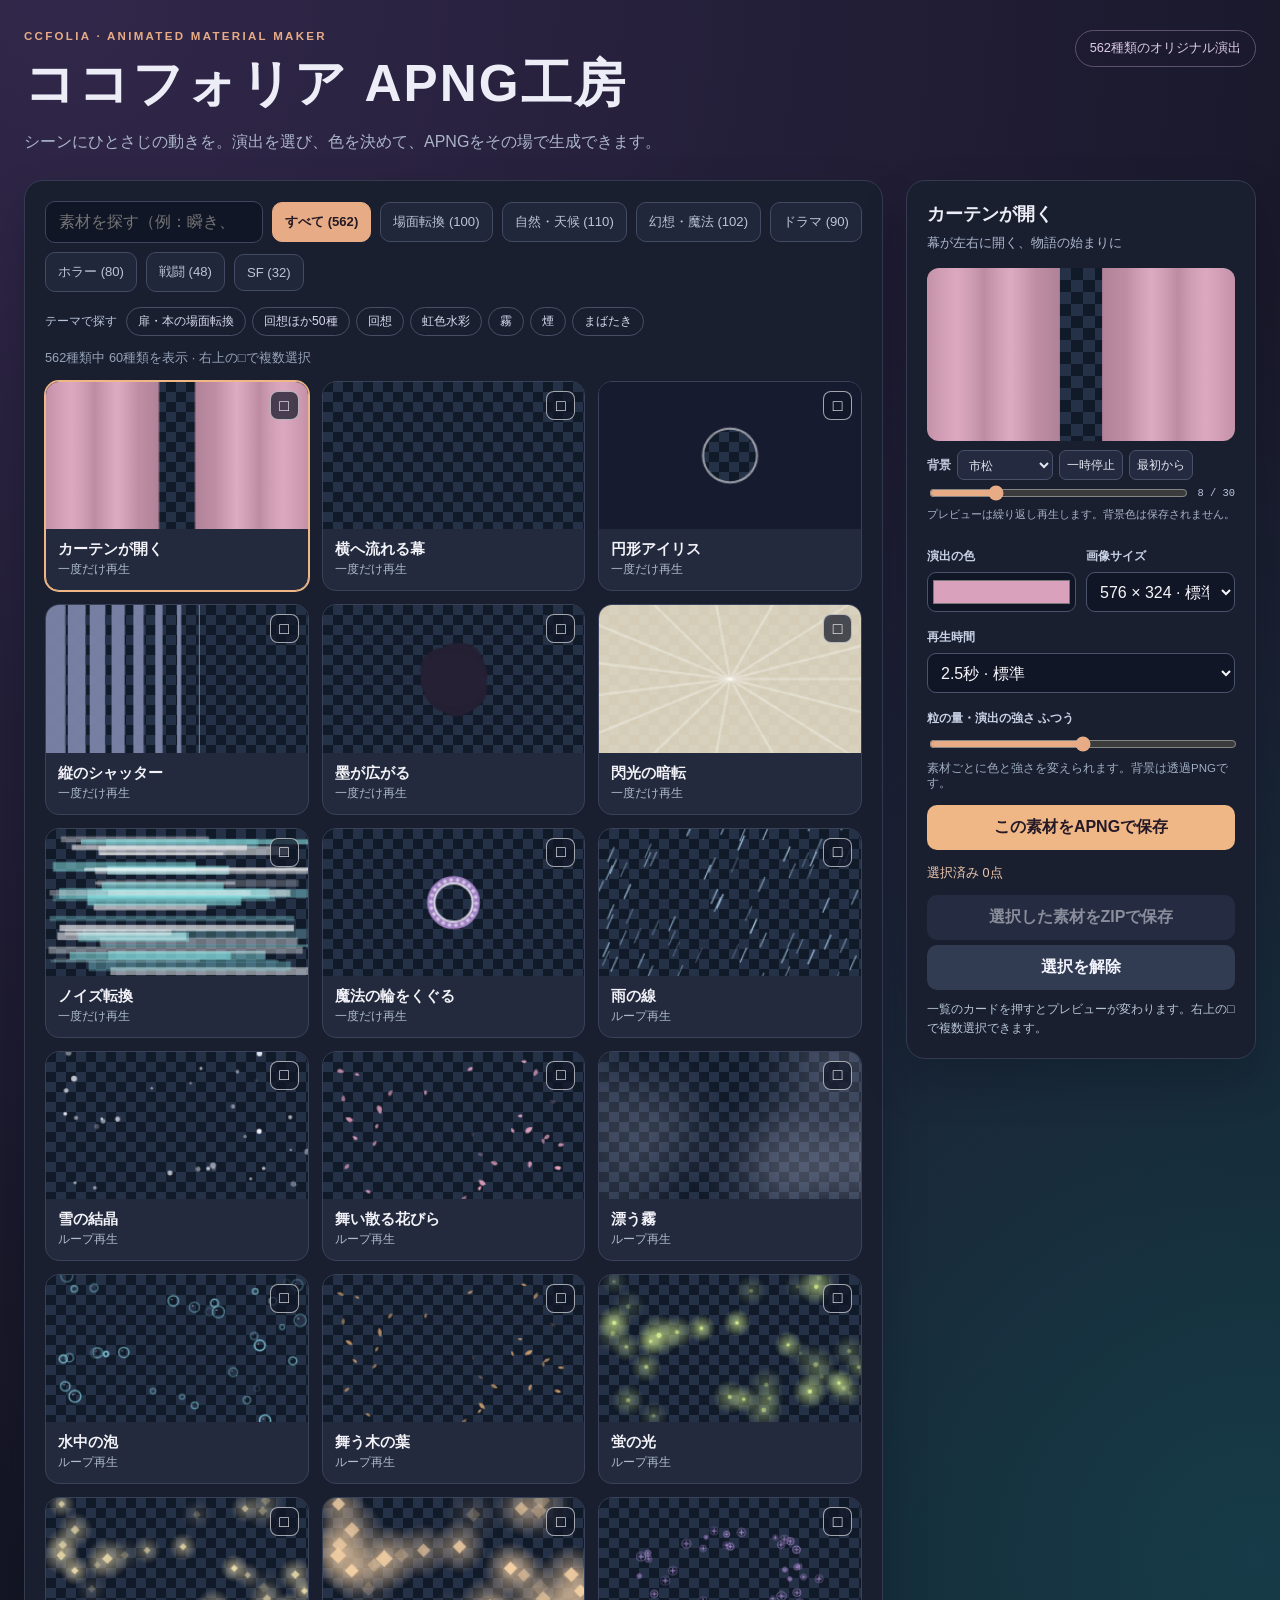
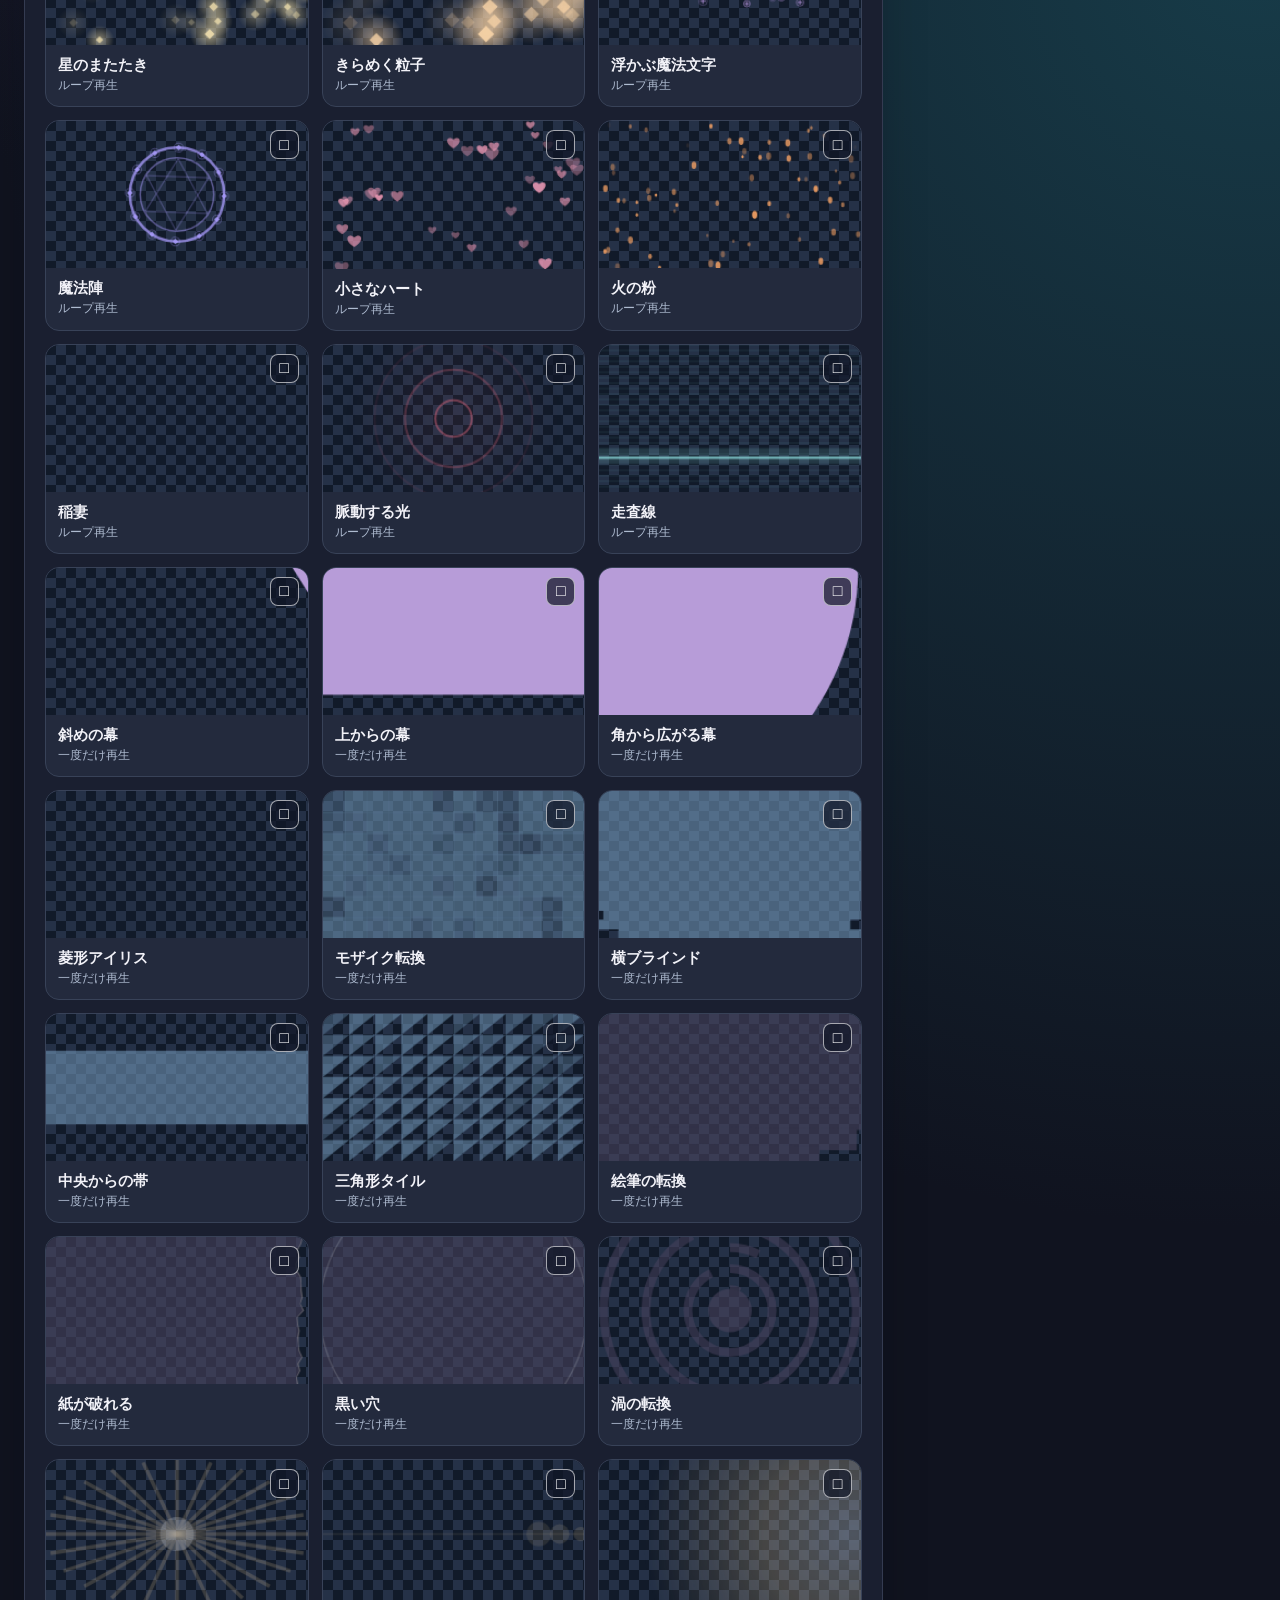
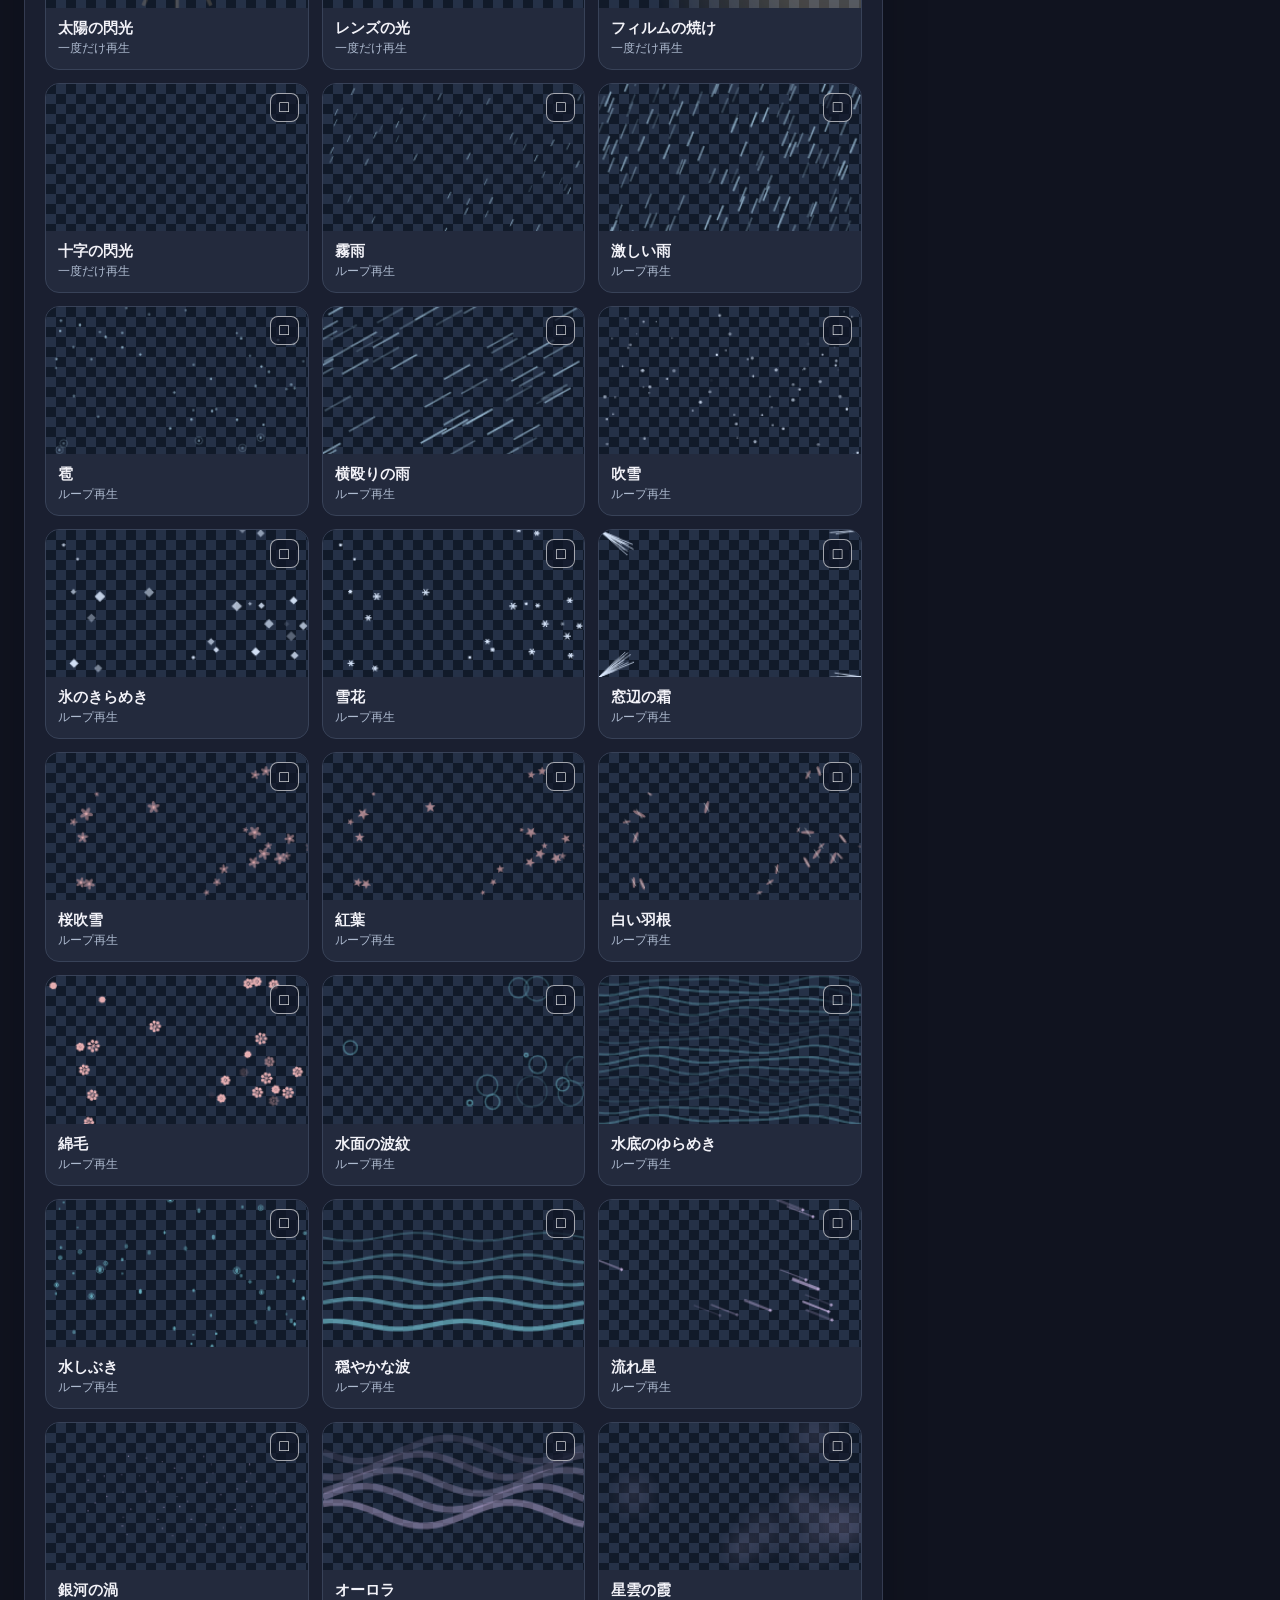
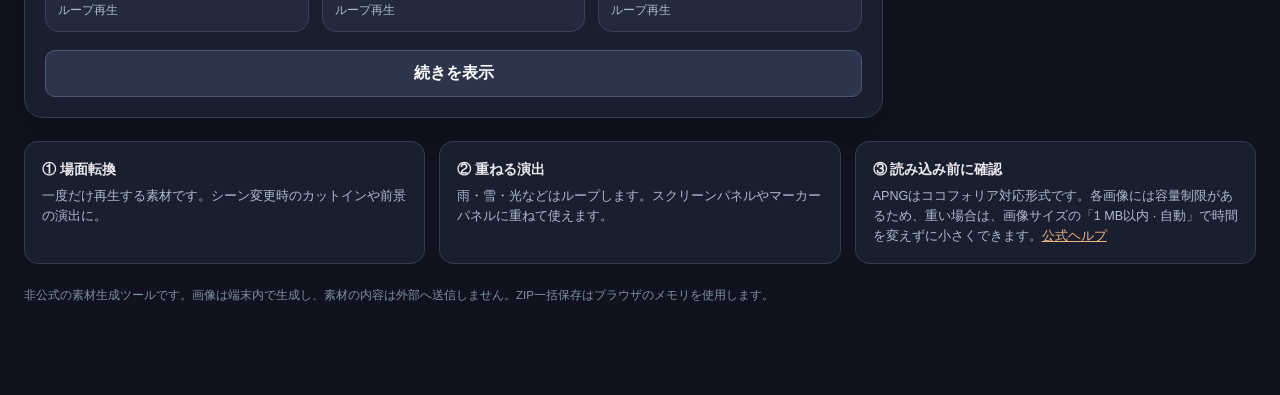
==== commit 054c4975: "扉とページの場面転換を、透明から黒・白で止まる無地のAPNGに修正" ====
--- a/apng/index.html
+++ b/apng/index.html
@@ -6,20 +6,13 @@
 <style>
 :root{font-family:-apple-system,BlinkMacSystemFont,"Hiragino Kaku Gothic ProN","Yu Gothic",sans-serif;color:#ecedf6;background:#10131f}*{box-sizing:border-box}body{margin:0;background:radial-gradient(circle at 5% 0,#31274a 0,transparent 33%),radial-gradient(circle at 98% 30%,#173b48 0,transparent 33%),#10131f;min-height:100vh}button,input,select{font:inherit}button{cursor:pointer}button:focus-visible,input:focus-visible,select:focus-visible{outline:2px solid #f3ba82;outline-offset:3px}.wrap{max-width:1320px;margin:auto;padding:30px 24px 80px}.top{display:flex;align-items:flex-start;justify-content:space-between;gap:20px;margin-bottom:25px}.eyebrow{font-size:.72rem;letter-spacing:.2em;color:#e7ac85;font-weight:800}h1{font-size:clamp(1.9rem,4vw,3.2rem);letter-spacing:.04em;margin:8px 0 9px}h1 span{color:#f0b786}.lead{color:#abb5c9;line-height:1.7;margin:0}.pill{border:1px solid #5e526f;color:#decde8;border-radius:99px;padding:9px 14px;font-size:.8rem;white-space:nowrap}.layout{display:grid;grid-template-columns:minmax(0,1fr) 350px;gap:23px;align-items:start}.library,.panel{background:#1a1f30;border:1px solid #343b51;border-radius:19px;box-shadow:0 22px 45px #06091036}.library{padding:20px}.toolbar{display:flex;flex-wrap:wrap;gap:9px;align-items:center;margin-bottom:15px}.search{min-width:180px;flex:1;padding:11px 13px;background:#111626;color:#fff;border:1px solid #3e465e;border-radius:10px}.filter{border:1px solid #424b62;border-radius:10px;color:#bbc5d8;background:#20273a;padding:10px 12px;font-size:.82rem}.filter.active{background:#e7ac85;border-color:#e7ac85;color:#241925;font-weight:800}.count{color:#95a4b7;font-size:.8rem;margin:0 0 14px}.more{display:block;width:100%;margin-top:18px;padding:12px;border:1px solid #4d5a73;border-radius:10px;background:#2c354c;color:#fff;font-weight:800}.more[hidden]{display:none}.cards{display:grid;grid-template-columns:repeat(3,minmax(0,1fr));gap:13px}.card{position:relative;text-align:left;border:1px solid #384258;border-radius:14px;background:#232a3d;color:#f2f2f8;padding:0;overflow:hidden;transition:transform .16s,border-color .16s}.card:hover{transform:translateY(-2px);border-color:#bd9caa}.card.active{border-color:#f0b786;box-shadow:0 0 0 1px #f0b786}.card canvas{display:block;width:100%;aspect-ratio:16/9;background-color:#111a29;background-image:linear-gradient(45deg,#253147 25%,transparent 25%),linear-gradient(-45deg,#253147 25%,transparent 25%),linear-gradient(45deg,transparent 75%,#253147 75%),linear-gradient(-45deg,transparent 75%,#253147 75%);background-size:20px 20px;background-position:0 0,0 10px,10px -10px,-10px 0}.card-text{padding:11px 12px 13px}.card-title{display:block;font-size:.92rem;font-weight:800}.card-sub{display:block;font-size:.72rem;color:#aebbd0;margin-top:3px}.check{position:absolute;right:9px;top:9px;width:29px;height:29px;border:1px solid #ffffff9c;border-radius:8px;background:#111728b8;color:#fff;display:grid;place-items:center;font-size:1rem}.check.on{background:#e7ac85;border-color:#e7ac85;color:#211626}.panel{position:sticky;top:16px;padding:20px}.panel h2{font-size:1.15rem;margin:0 0 7px}.panel p{font-size:.8rem;line-height:1.55;color:#acb8ce;margin:0 0 15px}.previewbox{border-radius:12px;overflow:hidden;background-color:#111a29;background-image:linear-gradient(45deg,#253147 25%,transparent 25%),linear-gradient(-45deg,#253147 25%,transparent 25%),linear-gradient(45deg,transparent 75%,#253147 75%),linear-gradient(-45deg,transparent 75%,#253147 75%);background-size:24px 24px;background-position:0 0,0 12px,12px -12px,-12px 0}.previewbox canvas{display:block;width:100%;aspect-ratio:16/9}.panel label{display:block;font-size:.77rem;font-weight:800;color:#c7d2e5;margin:17px 0 7px}.controlrow{display:grid;grid-template-columns:1fr 1fr;gap:10px}.panel select,.panel input[type=color]{width:100%;height:40px;background:#111626;color:#f7f5fa;border:1px solid #49546c;border-radius:9px;padding:6px 9px}.panel input[type=color]{padding:3px;cursor:pointer}.panel input[type=range]{width:100%;accent-color:#e7ac85}.hint{font-size:.72rem;color:#9eaec2;margin-top:5px}.primary,.secondary{width:100%;border:0;border-radius:10px;padding:12px 13px;font-weight:800;margin-top:14px}.primary{background:#f0b786;color:#241926}.primary:hover{background:#ffd1a5}.secondary{background:#313b52;color:#f2f3fc;margin-top:8px}.secondary:hover{background:#42506c}button:disabled{opacity:.52;cursor:wait}.selection{color:#eec9ad;font-size:.79rem;min-height:22px;margin-top:15px}.status{font-size:.77rem;color:#b6c6d5;line-height:1.5;min-height:38px;margin-top:10px}.help{display:grid;grid-template-columns:repeat(3,1fr);gap:14px;margin-top:23px}.help article{background:#1a1f30;border:1px solid #343b51;border-radius:14px;padding:17px;color:#aebbd0;line-height:1.6;font-size:.79rem}.help strong{display:block;color:#eeeaf1;font-size:.85rem;margin-bottom:5px}.help a{color:#f0b786}.empty{grid-column:1/-1;padding:45px;text-align:center;color:#b2bdd0}.foot{font-size:.72rem;color:#8190a5;margin-top:24px}@media(max-width:1050px){.cards{grid-template-columns:repeat(2,minmax(0,1fr))}.layout{grid-template-columns:minmax(0,1fr) 320px}}@media(max-width:760px){.wrap{padding:22px 14px 60px}.top{display:block}.pill{display:inline-block;margin-top:14px}.layout{display:flex;flex-direction:column-reverse}.panel{position:static;width:100%}.library{width:100%}.help{grid-template-columns:1fr}}@media(max-width:470px){.cards{grid-template-columns:1fr 1fr;gap:9px}.card-title{font-size:.8rem}.card-sub{font-size:.66rem}.card-text{padding:9px}.toolbar{gap:6px}.filter{padding:8px;font-size:.74rem}.search{flex-basis:100%}}
 .collections{display:flex;flex-wrap:wrap;gap:6px;align-items:center;margin:0 0 14px}.collections span{font-size:.74rem;color:#b8c4d8;margin-right:3px}.feature{border:1px solid #4c4d64;border-radius:18px;padding:5px 11px;text-decoration:none;color:#d9d9ee;font-size:.76rem}.feature:hover,.feature[aria-current=true]{background:#3a354e;color:#ffdcbe;border-color:#bc93a7}.feature:focus-visible{outline:2px solid #f3ba82;outline-offset:2px}.previewbox[data-backdrop=light]{background:#f2ece3}.previewbox[data-backdrop=dark]{background:#1d2330}.previewtools{display:flex;gap:6px;align-items:center;flex-wrap:wrap;margin:9px 0 3px}.panel .previewtools label{margin:0;color:#bfc8da}.panel .previewtools select,.previewtools button{border:1px solid #47526a;border-radius:7px;background:#242b40;color:#e4e7f0;font-size:.73rem;height:30px;padding:3px 7px;width:auto}.previewtools button:hover{background:#39425c}.scrub{display:flex;align-items:center;gap:8px}.scrub input{flex:1;min-width:0}.scrub output{font: .65rem ui-monospace,monospace;white-space:nowrap;color:#bac8da}.panel .previewnote{font-size:.68rem;color:#a8b4c7;margin:3px 0 8px}.card-text{display:block}@media(min-width:761px) and (max-height:870px){.panel{max-height:calc(100vh - 32px);max-height:calc(100dvh - 32px);overflow-y:auto;overscroll-behavior:contain}}
-.previewbox{position:relative}.previewbox canvas{position:relative;z-index:1}.sample-scene{position:absolute;width:100%;height:100%;inset:0;display:none;pointer-events:none}.previewbox[data-backdrop=scene] .sample-scene{display:block}.sample-b,.previewbox[data-scene=b] .sample-a{display:none}.previewbox[data-scene=b] .sample-b{display:inline}.stage-cue{display:flex;flex-wrap:wrap;gap:4px 8px;align-items:center;color:#edd3b9;font-size:.79rem;line-height:1.55;margin:7px 0 5px}.stage-cue[hidden],.stage-cue button[hidden]{display:none}.stage-cue button{font-size:.79rem;color:#f4d1ad;background:transparent;border:0;border-bottom:1px dotted #a68c85;white-space:nowrap;padding:1px 0}
+.previewbox[data-matte=yes][data-backdrop=grid],.card[data-matte=yes] canvas{background:#9aa5b1;background-image:conic-gradient(#b8c1ca 25%,transparent 0 50%,#b8c1ca 0 75%,transparent 0);background-size:20px 20px;background-position:0 0}.panel input[type=color]:disabled{cursor:default;opacity:1}.panel [hidden]{display:none!important}.stage-cue{display:flex;flex-wrap:wrap;gap:4px 8px;align-items:center;color:#edd3b9;font-size:.79rem;line-height:1.55;margin:7px 0 5px}.stage-cue[hidden],.stage-cue button[hidden]{display:none}.stage-cue button{font-size:.79rem;color:#f4d1ad;background:transparent;border:0;border-bottom:1px dotted #a68c85;white-space:nowrap;padding:1px 0}
 </style>
 </head>
 <body><main class="wrap">
 <header class="top"><div><div class="eyebrow">CCFOLIA · ANIMATED MATERIAL MAKER</div><h1>ココフォリア APNG工房</h1><p class="lead">シーンにひとさじの動きを。演出を選び、色を決めて、APNGをその場で生成できます。</p></div><div class="pill"><span id="totalCount">562</span>種類のオリジナル演出</div></header>
 <div class="layout"><section class="library" aria-label="素材一覧"><div class="toolbar"><input id="search" class="search" type="search" placeholder="素材を探す（例：瞬き、思い出す、虹色）" aria-label="素材を検索"><button class="filter active" data-filter="all">すべて</button><button class="filter" data-filter="transition">場面転換</button><button class="filter" data-filter="weather">自然・天候</button><button class="filter" data-filter="fantasy">幻想・魔法</button><button class="filter" data-filter="dramatic">ドラマ</button><button class="filter" data-filter="horror">ホラー</button><button class="filter" data-filter="combat">戦闘</button><button class="filter" data-filter="cyber">SF</button></div><nav class="collections" aria-label="テーマ別の素材"><span>テーマで探す</span><a class="feature" href="#doors-books" data-feature="doors-books">扉・本の場面転換</a><a class="feature" href="#new" data-feature="new">回想ほか50種</a><a class="feature" href="#recall" data-feature="recall">回想</a><a class="feature" href="#watercolor" data-feature="watercolor">虹色水彩</a><a class="feature" href="#mist" data-feature="mist">霧</a><a class="feature" href="#smoke" data-feature="smoke">煙</a><a class="feature" href="#blink" data-feature="blink">まばたき</a></nav><p class="count" id="count"></p><div class="cards" id="cards"></div><button id="loadMore" class="more" hidden>続きを表示</button></section>
-<aside class="panel"><h2 id="selectedTitle">カーテンが開く</h2><p id="selectedDescription">幕が左右に開く、物語の始まりに。</p><div class="previewbox" id="previewBox" data-backdrop="grid"><svg class="sample-scene" viewBox="0 0 320 180" aria-hidden="true" focusable="false" xmlns="http://www.w3.org/2000/svg">
-<defs>
-<linearGradient id="stage-dawn" x2=".16" y2="1" gradientUnits="objectBoundingBox"><stop stop-color="#c3d8dd"/><stop offset=".66" stop-color="#f5dcb5"/><stop offset="1" stop-color="#dfad87"/></linearGradient>
-<linearGradient id="stage-night" x2=".2" y2="1" gradientUnits="objectBoundingBox"><stop stop-color="#23334d"/><stop offset=".7" stop-color="#68778e"/><stop offset="1" stop-color="#aa92a2"/></linearGradient>
-</defs>
-<g class="sample-a"><path fill="url(#stage-dawn)" d="M0 0h320v180H0z"/><circle cx="73" cy="58" r="18" fill="#fff1cc"/><path d="M0 123 60 79q16-12 31 2l28 21 45-42q10-9 22 2l73 56 61-28v90H0z" fill="#9faeab"/><path d="M0 137q41-29 78-16t70-4q54-31 94-11t78 9v65H0z" fill="#718d87"/><path d="M0 143q54-11 110-2t114-3q64-10 96 2v40H0z" fill="#b8c6b0"/><path d="M0 162q47-14 86-7t71 10q-47-3-81 4t-76 4zM320 149q-35-6-84 7t-63 7q50 5 80-1t67-4z" fill="#68837a"/></g>
-<g class="sample-b"><path fill="url(#stage-night)" d="M0 0h320v180H0z"/><circle cx="240" cy="42" r="14" fill="#f5e5ca"/><path d="M0 122 61 92l16 6 45-34 59 54 39-22 46 18 54-29v95H0z" fill="#657186"/><path d="M0 134q52-27 107-6t99-7q36-21 114-7v66H0z" fill="#465b65"/><path d="M0 148q33-9 79-4t112-3q63-7 129 1v38H0z" fill="#82939d"/><path d="M0 156q45-16 87-6t78 12q-36-2-81 6t-84 5zM320 154q-44-12-76-2t-60 12q45 1 81-4t55 0z" fill="#364b58"/><g fill="#f4e3c9"><circle cx="39" cy="41" r="1.3"/><circle cx="63" cy="25" r=".8"/><circle cx="109" cy="37" r=".9"/><circle cx="161" cy="20" r="1.3"/><circle cx="196" cy="52" r=".9"/><circle cx="293" cy="34" r="1.3"/></g></g></svg>
-<canvas id="preview" width="640" height="360" aria-label="選んだ演出のプレビュー"></canvas></div><div class="stage-cue" id="stageCue" hidden><span id="stageTiming"></span><button type="button" id="stagePair" hidden></button></div><div class="previewtools"><label for="backdrop">背景</label><select id="backdrop"><option value="scene" id="sceneBackdropOption" hidden disabled>場面A→B（見本）</option><option value="grid" selected>市松</option><option value="light">明るい背景</option><option value="dark">暗い背景</option></select><button type="button" id="playPreview">一時停止</button><button type="button" id="restartPreview">最初から</button></div><div class="scrub"><input type="range" id="previewFrame" min="0" max="29" value="0" step="1" aria-label="プレビューのコマ"><output id="frameLabel" for="previewFrame">1 / 30</output></div><p class="previewnote">プレビューは繰り返し再生します。背景色は保存されません。</p><div class="controlrow"><div><label for="color">演出の色</label><input id="color" type="color" value="#d9a1bb"></div><div><label for="size">画像サイズ</label><select id="size"><option value="auto">1 MB以内 · 自動</option><option value="384">384 × 216 · 軽量</option><option value="576" selected>576 × 324 · 標準</option><option value="768">768 × 432 · 高画質</option></select></div></div><label for="duration">再生時間</label><select id="duration"><option value="1.5">1.5秒 · 速い</option><option value="2.5" selected>2.5秒 · 標準</option><option value="4">4秒 · ゆっくり</option></select><label for="density">粒の量・演出の強さ <span id="densityValue">ふつう</span></label><input id="density" type="range" min="1" max="3" value="2" step="1"><div class="hint">素材ごとに色と強さを変えられます。背景は透過PNGです。</div><button id="downloadOne" class="primary">この素材をAPNGで保存</button><div class="selection" id="selection">選択済み 0点</div><button id="downloadZip" class="secondary" disabled>選択した素材をZIPで保存</button><button id="clearSelection" class="secondary" style="margin-top:5px">選択を解除</button><div id="status" class="status" role="status" aria-live="polite">一覧のカードを押すとプレビューが変わります。右上の□で複数選択できます。</div></aside></div>
+<aside class="panel"><h2 id="selectedTitle">カーテンが開く</h2><p id="selectedDescription">幕が左右に開く、物語の始まりに。</p><div class="previewbox" id="previewBox" data-backdrop="grid"><canvas id="preview" width="640" height="360" aria-label="選んだ演出のプレビュー"></canvas></div><div class="stage-cue" id="stageCue" hidden><span id="stageTiming"></span><button type="button" id="stagePair" hidden></button></div><div class="previewtools"><label for="backdrop">背景</label><select id="backdrop"><option value="grid" selected>市松</option><option value="light">明るい背景</option><option value="dark">暗い背景</option></select><button type="button" id="playPreview">一時停止</button><button type="button" id="restartPreview">最初から</button></div><div class="scrub"><input type="range" id="previewFrame" min="0" max="29" value="0" step="1" aria-label="プレビューのコマ"><output id="frameLabel" for="previewFrame">1 / 30</output></div><p class="previewnote" id="previewNote">プレビューは繰り返し再生します。背景色は保存されません。</p><div class="controlrow"><div><label for="color" id="colorLabel">演出の色</label><input id="color" type="color" value="#d9a1bb"></div><div><label for="size">画像サイズ</label><select id="size"><option value="auto">1 MB以内 · 自動</option><option value="384">384 × 216 · 軽量</option><option value="576" selected>576 × 324 · 標準</option><option value="768">768 × 432 · 高画質</option></select></div></div><label for="duration">再生時間</label><select id="duration"><option value="1.5">1.5秒 · 速い</option><option value="2.5" selected>2.5秒 · 標準</option><option value="4">4秒 · ゆっくり</option></select><div id="densityBlock"><label for="density"><span id="densityLabel">粒の量・演出の強さ</span> <span id="densityValue">ふつう</span></label><input id="density" type="range" min="1" max="3" value="2" step="1"></div><div class="hint" id="materialHint">素材ごとに色と強さを変えられます。背景は透過PNGです。</div><button id="downloadOne" class="primary">この素材をAPNGで保存</button><div class="selection" id="selection">選択済み 0点</div><button id="downloadZip" class="secondary" disabled>選択した素材をZIPで保存</button><button id="clearSelection" class="secondary" style="margin-top:5px">選択を解除</button><div id="status" class="status" role="status" aria-live="polite">一覧のカードを押すとプレビューが変わります。右上の□で複数選択できます。</div></aside></div>
 <section class="help"><article><strong>① 場面転換</strong>一度だけ再生する素材です。シーン変更時のカットインや前景の演出に。</article><article><strong>② 重ねる演出</strong>雨・雪・光などはループします。スクリーンパネルやマーカーパネルに重ねて使えます。</article><article><strong>③ 読み込み前に確認</strong>APNGはココフォリア対応形式です。各画像には容量制限があるため、重い場合は、画像サイズの「1 MB以内 · 自動」で時間を変えずに小さくできます。<a href="https://docs.ccfolia.com/" target="_blank" rel="noopener">公式ヘルプ</a></article></section><p class="foot">非公式の素材生成ツールです。画像は端末内で生成し、素材の内容は外部へ送信しません。ZIP一括保存はブラウザのメモリを使用します。</p>
 </main><script>
 const presets=[
@@ -218,32 +211,34 @@
   entries.forEach(([slug,name,desc,color,once],variant)=>presets.push({id:series+'_'+slug.replaceAll('-','_'),series,category,tags,variant,name,desc,color,once:!!once}));
 }
 
-// Authored as matching sets: a closed frame has the same artwork in every mode.
-const stageDoors=[
-  ['manor','洋館の両開き扉','#774749','真鍮の取っ手とアーチの彫刻がある、深い赤茶色の木扉','洋館 観音開き 木製 玄関 ドア'],
-  ['shoji','和室の障子','#d9caa6','桟が組まれた二枚の障子が、敷居に沿ってすべる','障子 引き戸 和風 和室 旅館'],
-  ['archive','書庫の片開き扉','#386564','琥珀色の欄間を備えた青緑の扉が、左の蝶番を軸に動く','書斎 図書館 書庫 洋風 片開き ドア']
+// These are single actions, not a cover-and-reveal sequence. The first two
+// are the basic black close and white page. Keep existing internal IDs for saved lists.
+const matteEntries=[
+  ['stage_manor_close','black_door_close','扉を閉じる｜左右から黒','close','smooth',1,'stage_manor_open'],
+  ['stage_tale_forward','white_page_from_right','ページをめくる｜右から白','page','edge',1,'stage_tale_back'],
+  ['stage_manor_open','black_door_open','扉を開く｜中央から透明','open','smooth',1,'stage_manor_close'],
+  ['stage_tale_back','white_page_from_left','ページを戻す｜左から白','page','edge',-1,'stage_tale_forward'],
+  ['stage_shoji_close','black_door_close_linear','扉を閉じる｜一定の速さ','close','linear',1,'stage_shoji_open'],
+  ['stage_shoji_open','black_door_open_linear','扉を開く｜一定の速さ','open','linear',1,'stage_shoji_close'],
+  ['stage_archive_close','black_door_close_two_steps','扉を閉じる｜途中でひと息','close','twoSteps',1,'stage_archive_open'],
+  ['stage_archive_open','black_door_open_two_steps','扉を開く｜途中でひと息','open','twoSteps',1,'stage_archive_close'],
+  ['stage_manor_change','white_page_bottom_right','右下の角からめくる｜白','page','bottom',1,'stage_shoji_change'],
+  ['stage_shoji_change','white_page_bottom_left','左下の角からめくる｜白','page','bottom',-1,'stage_manor_change'],
+  ['stage_archive_change','white_page_top_right','右上の角からめくる｜白','page','top',1,'stage_diary_riffle'],
+  ['stage_diary_riffle','white_page_top_left','左上の角からめくる｜白','page','top',-1,'stage_archive_change']
 ];
-const stageModes=[
-  ['change','閉じて開く','いったん全画面を覆い、ひと呼吸おいて次の場面を見せます。','閉じる 閉まる 開く 開ける 開閉 しめる ひらく 切替'],
-  ['close','閉じる','最後のコマは、扉が閉じた状態のままです。','閉まる 閉める しまる しめる クローズ'],
-  ['open','開く','閉じた状態から始まり、最後は何も残らず背景が見えます。','開ける 開き ひらく あく オープン']
-];
-for(const [art,label,color,details,tags] of stageDoors)for(const [mode,title,desc,aliases] of stageModes){
-  presets.push({id:'stage_'+art+'_'+mode,name:label+'・'+title,desc:details+'。'+desc,category:'transition',color,once:true,stageNew:true,stage:{art,mode},tags:'扉 とびら ドア シーン切り替え 場面転換 '+tags+' '+aliases})
-}
-for(const [id,name,desc,color,art,dir,leaves,tags] of [
-  ['tale_forward','物語の本・次のページへ','古い物語集の右ページがふくらみ、挿絵のある次の見開きへ進みます。','#c7a878','storybook',1,1,'右から左 順送り 次の章 古書 挿絵'],
-  ['tale_back','物語の本・前のページへ','左の紙が右へと返り、月の挿絵とともに前の章へ戻ります。','#c7a878','storybook',-1,1,'左から右 逆めくり 巻き戻し 前の章 回想'],
-  ['diary_riffle','日記のページを続けてめくる','罫線と押し葉のある日記。重なった二枚を続けてめくり、次の日へ移ります。','#c5ad9c','diary',1,2,'連続 パラパラ 手帳 押し花 押し葉 回想']
-])presets.push({id:'stage_'+id,name,desc,color,category:'transition',once:true,stageNew:true,stage:{art,mode:'page',dir,leaves},tags:'本 書籍 ほん 絵本 ページ 頁 めくる めくれる 捲る 捲れる ページめくり ページ送り シーン切り替え 場面転換 '+tags});
-// Keep earlier downloads/bookmarks compatible while replacing the old flat reveal.
-for(const [id,stage,desc] of [
-  ['fx_doors500_0',{art:'panel',mode:'change'},'腰板のある二枚の扉が閉じ、ひと呼吸おいて左右に開きます。'],
-  ['fx_doors500_2',{art:'fusuma',mode:'close'},'山並みの描かれた襖が両側から閉まり、最後は閉じたまま止まります。'],
-  ['fx_doors500_4',{art:'notebook',mode:'page',dir:1,leaves:1},'ノートの端が反り、紙の裏側を見せながら次のページへ移ります。']
-]){
-  const p=presets.find(x=>x.id===id);p.stage=stage;p.desc=desc;p.tags=(stage.mode==='page'?'本 ページ 捲る めくる':'扉 閉まる 閉じる')+' シーン切り替え'
+function matteInfo(kind,style,dir,pair){
+  const page=kind==='page',open=kind==='open',side=dir>0?'右':'左';
+  const motion=page?(style==='top'?side+'上の角':style==='bottom'?side+'下の角':side+'端')+'から白い面が反りながら広がり、画面いっぱいの白で止まります。':
+    open?'黒一色から、中央のすき間が両端に広がり、最後は全面が透明になります。':'透明な画面の左右から黒い面が中央に集まり、すき間が閉じたら黒一色で止まります。';
+  const extra=style==='linear'?' 一定の速さで動きます。':style==='twoSteps'?' 途中で短く止まり、そのまま同じ方向に進みます。':'';
+  return {matte:{kind,style,dir,pair},color:page?'#ffffff':'#000000',once:true,desc:motion+extra,
+    tags:'シーン切り替え シーン切替 シーントランジション 場面転換 背景透過 透明 無地 単色 ワイプ '+(page?'本 ほん 白 白い 白背景 白一色 ページ 頁 捲る 捲れる めくる ページめくり 紙 カール '+side:open?'黒 黒背景 黒一色 ドア とびら 扉が開く 開ける あく ひらく 中央から左右 明転':'黒 黒背景 黒一色 ドア とびら 扉が閉まる 閉じる 閉める しまる しめる 左右 両端から中央 暗転')}
+}
+for(const [id,exportKey,name,kind,style,dir,pair] of matteEntries)
+  presets.push({id,name,exportKey,category:'transition',stageNew:true,...matteInfo(kind,style,dir,pair)});
+for(const [id,kind,style,dir] of [['fx_doors500_0','open','softEnd',1],['fx_doors500_2','close','softEnd',1],['fx_doors500_4','page','gentle',1]]){
+  Object.assign(presets.find(p=>p.id===id),matteInfo(kind,style,dir,null))
 }
 
 const $=id=>document.getElementById(id), byId=Object.fromEntries(presets.map(p=>[p.id,p]));
@@ -1103,239 +1098,71 @@
   ctx.restore()
 }
 
-// Stage geometry is in a 320 × 180 viewbox; the export stays RGBA at any size.
-const STW=320,STH=180;
-function stPath(g,pts,fill,stroke=null,width=1,closed=true){
-  if(!pts.length)return;g.beginPath();g.moveTo(...pts[0]);for(let i=1;i<pts.length;i++)g.lineTo(...pts[i]);if(closed)g.closePath();
-  if(fill){g.fillStyle=fill;g.fill()}if(stroke){g.lineWidth=width;g.strokeStyle=stroke;g.stroke()}
-}
-function stStroke(g,pts,c,w){stPath(g,pts,null,c,w,false)}
-function stRect(g,x,y,w,h,c){g.fillStyle=c;g.fillRect(x,y,w,h)}
-function stGradient(g,x,y,X,Y,stops){if(Math.hypot(X-x,Y-y)<.002)return stops[0][1];const v=g.createLinearGradient(x,y,X,Y);for(const [s,c] of stops)v.addColorStop(s,c);return v}
-function stMapped(g,p,pts,fill,stroke=null,width=1){stPath(g,pts.map(([u,v])=>p(u,v)),fill,stroke,width)}
-function stBar(g,p,u,v,U,V,c){stMapped(g,p,[[u,v],[U,v],[U,V],[u,V]],c)}
-function stRim(g,p,u,v,U,V,c,width){stMapped(g,p,[[u,v],[U,v],[U,V],[u,V]],null,c,width)}
-function stOval(g,p,u,v,rx,ry,c,border=null,width=1){const a=Array.from({length:32},(_,i)=>[u+rx*Math.cos(i*TAU/32),v+ry*Math.sin(i*TAU/32)]);stMapped(g,p,a,c,border,width)}
-function stTrace(g,p,a,c,w){stStroke(g,a.map(([u,v])=>p(u,v)),c,w)}
-function stTap(c,t){return mix550(c,'#fff0c6',t)}
-function stDark(c,t){return mix550(c,'#211b25',t)}
-function stInset(g,p,u,v,U,V,c,hollow=false){
-  const du=.019,dv=.017;stBar(g,p,u,v,U,V,stDark(c,.50));
-  stMapped(g,p,[[u,v],[U,v],[U-du,v+dv],[u+du,v+dv],[u+du,V-dv],[u,V]],hollow?stDark(c,.58):stTap(c,.25));
-  stMapped(g,p,[[u,V],[U,V],[U,v],[U-du,v+dv],[U-du,V-dv],[u+du,V-dv]],hollow?stTap(c,.3):stDark(c,.48));
-  const a=p(u+du,v+dv),b=p(U-du,V-dv);
-  stBar(g,p,u+du,v+dv,U-du,V-dv,stGradient(g,...a,...b,[[0,stDark(c,.30)],[.55,c],[1,stTap(c,.10)]]));
-  stRim(g,p,u+du*1.7,v+dv*1.5,U-du*1.7,V-dv*1.5,rgba(stTap(c,.52),.50),.55)
-}
-function stArch(u,v,U,V,shoulder){let a=[[u,V],[u,shoulder]];for(let j=0;j<=28;j++){let t=Math.PI+j*Math.PI/28;a.push([(u+U)/2+Math.cos(t)*(U-u)/2,shoulder+Math.sin(t)*(shoulder-v)])}a.push([U,V]);return a}
-function stGrain(g,p,c,density){for(let i=0;i<7+4*density;i++){const u=.05+.9*rnd(i,173),v=.02+.78*rnd(i,174),len=.08+.22*rnd(i,175),a=[];for(let j=0;j<=7;j++){let s=j/7;a.push([u+.004*Math.sin(s*6+i),v+len*s])}stTrace(g,p,a,rgba(stDark(c,.6),.23),.42)}}
-function stPull(g,p,style){
-  if(style==='manor'){
-    const plate=[[.837,.512],[.863,.484],[.889,.512],[.889,.610],[.863,.636],[.837,.610]];
-    stMapped(g,p,plate,'#806244','#dec18a',.7);stOval(g,p,.863,.546,.029,.022,'#684c3e');stOval(g,p,.860,.537,.024,.019,'#be955a','#f1d59a',.65);
-    stOval(g,p,.863,.593,.007,.006,'#524034');stBar(g,p,.859,.590,.867,.611,'#524034');
-  }else if(style==='archive'){
-    stBar(g,p,.850,.576,.884,.713,'#aa884e');stRim(g,p,.850,.576,.884,.713,'#e3cb94',.65);
-    stOval(g,p,.866,.603,.012,.018,'#927950');stMapped(g,p,[[.87,.597],[.861,.613],[.788,.623],[.781,.609]],'#d8bf82','#7c694b',.65);stOval(g,p,.867,.665,.005,.008,'#4c463a');
-  }else{stOval(g,p,.865,.54,.016,.045,'#4b3b35','#c1a373',.75);stOval(g,p,.866,.536,.007,.032,'#302c2c')}
-}
-function stHinged(g,c,art,cover,density){
-  const single=art==='archive',L=single?320:160,theta=(1-cover)*Math.PI/2,co=Math.cos(theta),z=Math.sin(theta)*(single?.66:.47),tilt=Math.sin(theta);
-  for(const right of (single?[false]:[false,true])){
-    const side=right?-1:1,hinge=right?320:0;
-    const p=(u,v)=>{const s=1/(1+z*u);return[hinge+side*L*co*u*s,88+(180*v-88)*s]};
-    const edge=p(1,0),foot=p(1,1),shadeLen=tilt*(single?11:6)*Math.min(1,cover*14);
-    // A short shadow follows the detached edge; nothing remains in the open pose.
-    if(shadeLen>.1){const grad=stGradient(g,edge[0],0,edge[0]+side*shadeLen,0,[[0,'rgba(24,18,26,.32)'],[1,'rgba(24,18,26,0)']]);stPath(g,[edge,[edge[0]+side*shadeLen,edge[1]+2],[foot[0]+side*shadeLen,foot[1]+1],foot],grad)}
-    g.save();stMapped(g,p,[[0,0],[1,0],[1,1],[0,1]],c);g.clip();
-    const a=p(0,0),b=p(1,1);stBar(g,p,0,0,1,1,stGradient(g,...a,...b,[[0,stDark(c,.33)],[.29,stTap(c,.11)],[.68,c],[1,stDark(c,.22)]]));
-    stGrain(g,p,c,density);stBar(g,p,.012,0,.035,1,stDark(c,.40));stBar(g,p,.035,0,.042,1,stTap(c,.28));
-    if(art==='manor'){
-      const arches=[[.092,.065,.873,.515,.239,stDark(c,.56)],[.106,.081,.858,.503,.244,stTap(c,.32)],[.122,.099,.841,.489,.249,stDark(c,.32)]];
-      for(const [u,v,U,V,sh,fill] of arches)stMapped(g,p,stArch(u,v,U,V,sh),fill);
-      stMapped(g,p,stArch(.143,.123,.821,.474,.255),null,rgba(stTap(c,.62),.67),.8);
-      const x=.481,y=.303;
-      stMapped(g,p,[[x,y-.071],[x+.038,y-.010],[x,y+.058],[x-.038,y-.010]],stTap(c,.22),'#c1a175',.7);
-      for(const k of [-1,1])stMapped(g,p,[[x,y+.028],[x+k*.056,y-.019],[x+k*.098,y-.020],[x+k*.075,y+.004]],stTap(c,.24));
-      stInset(g,p,.104,.609,.864,.923,c);stBar(g,p,.083,.952,.907,.961,stTap(c,.22));stPull(g,p,art);
-    }else if(single){
-      const bounds=stArch(.132,.085,.840,.515,.340);stMapped(g,p,bounds,stDark(c,.66),'#95845d',1);
-      const glass=stArch(.146,.108,.827,.496,.341),lo=p(.15,.12),hi=p(.83,.49);
-      stMapped(g,p,glass,stGradient(g,...lo,...hi,[[0,'#a7865f'],[.43,'#e1c693'],[.70,'#b89b70'],[1,'#8e795d']]));
-      g.save();g.clip();for(const u of [.18,.307,.485,.665,.793])stBar(g,p,u-.007,.10,u+.007,.5,stDark(c,.43));
-      stBar(g,p,.13,.333,.84,.351,stDark(c,.4));
-      for(let j=1;j<6;j++){const a=Math.PI+j*Math.PI/6;stTrace(g,p,[[.486,.344],[.486+.344*Math.cos(a),.344+.241*Math.sin(a)]],stDark(c,.36),1.3)}
-      stMapped(g,p,stArch(.414,.278,.558,.347,.340),stTap(c,.13));g.restore();
-      stInset(g,p,.133,.639,.457,.928,c);stInset(g,p,.501,.639,.827,.928,c);stBar(g,p,.402,.536,.57,.599,'#806e49');stBar(g,p,.407,.541,.565,.594,'#d5bd87');
-      stTrace(g,p,[[.438,.551],[.437,.579],[.484,.586],[.484,.559],[.438,.551],[.484,.560],[.534,.550],[.534,.578],[.484,.586]],'#675c44',.85);stPull(g,p,art);
-    }else{stInset(g,p,.12,.11,.83,.49,c,true);stInset(g,p,.12,.57,.83,.91,c,true);stPull(g,p,'simple')}
-    stBar(g,p,.985,0,1,1,stDark(c,.58));if(tilt>.01)stBar(g,p,0,0,1,1,'rgba(25,20,26,'+(.19*tilt)+')');
-    g.restore();
-  }
-}
-function stSliding(g,c,art,cover,density){
-  const wood=stDark(stTap(c,.18),.62),frame=stDark(wood,.26),edge=stTap(wood,.28),paper=stTap(c,.55);
-  for(const right of [false,true]){
-    const s=right?-1:1,h=right?320:0,x=h-s*(1-cover)*160,p=(u,v)=>[x+s*160*u,180*v];
-    g.save();stMapped(g,p,[[0,0],[1,0],[1,1],[0,1]],paper);g.clip();
-    stBar(g,p,0,0,1,1,stGradient(g,...p(0,0),...p(1,1),[[0,stTap(c,.79)],[.48,paper],[1,stDark(c,.03)]]));
-    if(art==='shoji'){
-      // Very sparse paper fibres; the height and widths of the lattice never shrink as it slides.
-      for(let j=0;j<10*density;j++){const u=rnd(j,187),v=rnd(j,188);stTrace(g,p,[[u,v],[u+.020,v+.002]],rgba(stDark(c,.35),.19),.45)}
-      for(const u of [.18,.39,.60,.81]){stBar(g,p,u-.008,0,u+.008,.81,wood);stBar(g,p,u+.008,0,u+.014,.81,edge)}
-      for(const v of [.168,.337,.505,.673,.752]){stBar(g,p,.01,v,.985,v+.012,wood);stBar(g,p,.01,v+.012,.985,v+.018,edge)}
-      stBar(g,p,0,.806,1,1,wood);stInset(g,p,.054,.844,.945,.953,wood,true);
-    }else{
-      for(const [k,fill] of [[0,stDark(c,.11)],[1,stDark(c,.27)],[2,stDark(c,.41)]]){
-        let pts=[[0,1]];for(let i=0;i<=25;i++){let u=i/25,b=right?2-u:u;pts.push([u,.67+.092*k+.057*Math.sin(b*5+k)+.054*Math.sin(b*10.8+k*.7)])}pts.push([1,1]);stMapped(g,p,pts,fill)}
-      if(!right)stOval(g,p,.37,.28,.076,.067,stTap(c,.63));
+// Draw a coverage mask directly on the transparent export canvas. No background,
+// texture or decorative stroke is painted. The page's optional fold is inside the white area.
+const matteSheets=new Map();
+const matteFold=Float64Array.from({length:256},(_,i)=>{const u=i/255;
+  const shade=Math.exp(-(((u-.27)/.22)**2))*.34+Math.exp(-(((u-.72)/.17)**2))*.96;
+  return shade*Math.sin(Math.PI*u)**.65
+});
+function matteTime(t,style){
+  const u=clamp((t-.035)/.855);
+  if(style==='linear')return u;
+  if(style==='twoSteps')return u<.51?.64*ease(u/.51):u<=.60?.64:.64+.36*ease((u-.60)/.40);
+  if(style==='softEnd')return 1-(1-u)**2.1;
+  return ease(u)
+}
+function matteSurface(g,w,h){
+  const key=w+'x'+h;let s=matteSheets.get(key);
+  if(!s){const im=g.createImageData(w,h);s={im,words:new Uint32Array(im.data.buffer,im.data.byteOffset,w*h)};
+    if(matteSheets.size>=6)matteSheets.delete(matteSheets.keys().next().value);matteSheets.set(key,s)}
+  return s
+}
+function mattePage(g,w,h,u,style,dir,level){
+  if(u<=0)return;
+  if(u>=1){g.fillStyle='#ffffff';g.fillRect(0,0,w,h);return}
+  const {im,words}=matteSurface(g,w,h),bytes=im.data,sw=Math.sin(Math.PI*u),corner=style==='top'||style==='bottom',gentle=style==='gentle';
+  const shadePeak=level<=1?0:level>=3?38:23,face=w*(1-u),slope=corner?.84:0;
+  const reverse=dir<0;
+  for(let y=0;y<h;y++){
+    const v=(y+.5)/h,row=y*w;
+    // Work as if the sheet starts at the right edge; mirror the final samples for a reverse turn.
+    const r=style==='bottom'?1-v:v;
+    const edge=corner?w*(1-(1+slope)*u+slope*r+.115*sw*r*(1-r)*4):
+      face+w*sw*(gentle?(.07-.15*v*v):(.13-.32*v*v+.047*Math.sin(Math.PI*v)));
+    const derivative=corner?w/h*(slope+.46*sw*(1-2*r)):
+      w/h*sw*(gentle?-.30*v:(-.64*v+.047*Math.PI*Math.cos(Math.PI*v)));
+    const aa=Math.sqrt(1+derivative*derivative),width=Math.max(1,w*sw*(corner?.045+.105*(1-r):gentle?.035+.056*v:.042+.115*v*v));
+    // Keep the page a single white surface. Only a narrow front needs per-pixel work.
+    const start=Math.max(0,Math.min(w,Math.floor(edge-aa*.5-.5))), stop=Math.max(start,Math.min(w,Math.ceil(edge+Math.max(aa,width)+1)));
+    if(!reverse){words.fill(0,row,row+start);words.fill(0xffffffff,row+stop,row+w)}
+    else{words.fill(0xffffffff,row,row+w-stop);words.fill(0,row+w-start,row+w)}
+    for(let x=start;x<stop;x++){
+      const dist=x+.5-edge,i=row+(reverse?w-1-x:x);
+      if(dist<=-aa*.5){words[i]=0;continue}
+      if(dist>=Math.max(aa*.5,width)){words[i]=0xffffffff;continue}
+      const alpha=Math.round(255*clamp(dist/aa+.5)),z=clamp(dist/width);
+      if(alpha===0){words[i]=0;continue}
+      const tone=255-Math.round(shadePeak*sw*matteFold[Math.min(255,Math.round(z*255))]);
+      if(tone===255&&alpha===255){words[i]=0xffffffff;continue}
+      const j=i*4;bytes[j]=bytes[j+1]=bytes[j+2]=tone;bytes[j+3]=alpha
     }
-    stBar(g,p,0,0,.039,1,frame);stBar(g,p,.958,0,1,1,frame);stBar(g,p,.955,0,.965,1,edge);stBar(g,p,0,0,1,.028,frame);stBar(g,p,0,.971,1,1,frame);
-    if(art==='shoji'){stBar(g,p,.874,.48,.925,.626,wood);stBar(g,p,.888,.50,.913,.61,frame)}else stPull(g,p,'simple');g.restore()
-  }
-}
-function stDoorCover(mode,t){return mode==='close'?ramp550(t,.035,.78):mode==='open'?1-ramp550(t,.13,.90):t<.5?ramp550(t,.035,.37):1-ramp550(t,.63,.925)}
-function stDoor(g,stage,t,c,d){
-  const q=stDoorCover(stage.mode,t);if(q<=0)return;
-  if(q===1)stRect(g,0,0,320,180,stDark(c,.26));
-  if(stage.art==='shoji'||stage.art==='fusuma')stSliding(g,c,stage.art,q,d);else stHinged(g,c,stage.art,q,d)
-}
-
-// A leaf bends along a cylindrical section: integrate its changing tangent from
-// the spine to the tip. At the fold both the printed front and the verso are visible.
-const stBookCache=new Map(),stFaceCache=new Map();
-function stPaper(c,num){return mix550(c,'#fff4d5',.49+.07*(Math.abs(num)%3))}
-function stInk(c){return mix550(c,'#3a3032',.81)}
-function stLinear(g,M,x,y,X,Y,c,w){const a=[];for(let j=0;j<=8;j++){let u=j/8;a.push(M(lerp(x,X,u),lerp(y,Y,u)))}stStroke(g,a,c,w)}
-function stArt(g,P,side,num,kind,c,density){
-  const M=(x,y)=>P(side>0?x:1-x,y),ink=stInk(c),soft=stDark(c,.40),accent=kind==='diary'?'#97724e':stDark(c,.23),paper=stPaper(c,num);
-  const lin=(x,y,X,Y,col,w)=>stLinear(g,M,x,y,X,Y,col,w),shape=(pts,fill,stroke=null,w=1)=>stMapped(g,M,pts,fill,stroke,w);
-  const oval=(x,y,rx,ry,col,stroke=null,w=1)=>stOval(g,M,x,y,rx,ry,col,stroke,w);
-  const seed=Math.abs(num)*13+(kind==='diary'?71:47), col=(a)=>rgba(ink,a);
-  function diamond(x,y,r,fill){shape([[x,y-r],[x+r*.85,y],[x,y+r],[x-r*.85,y]],fill)}
-  function rows(y,n,max=.84){for(let i=0;i<n;i++){let yy=y+i*.039,start=.175+(i===0?.045:0),end=i===n-1?.48+.16*rnd(i,seed):max;while(start<end-.025){let stop=Math.min(end,start+.043+.103*rnd(i,Math.round(start*1000),seed));lin(start,yy,stop,yy,col(.66),.80);start=stop+.016+.014*rnd(i,Math.round(stop*300),seed)}}}
-  if(kind==='storybook'){
-    lin(.15,.111,.85,.111,soft,.65);lin(.18,.124,.82,.124,soft,.38);
-    if(num%2===0){
-      // A small engraved landscape rather than a rectangle of fake text.
-      const x=.505,y=.338;oval(x,y,.246,.171,stTap(paper,.25),accent,.95);oval(x,y,.230,.156,null,soft,.43);
-      g.save();g.clip();
-      const sky=stGradient(g,...M(.28,.16),...M(.69,.5),[[0,stTap(c,.73)],[1,stDark(paper,.14)]]);
-      shape([[.25,.17],[.76,.17],[.76,.51],[.25,.51]],sky);
-      const day=num%4===0,moonX=day?.585:.425;oval(moonX,.267,.038,.034,stTap(paper,.9),accent,.44);
-      if(!day)oval(moonX+.014,.258,.030,.028,stTap(c,.65));
-      shape([[.24,.423],[.32,.366],[.39,.394],[.49,.319],[.60,.393],[.67,.360],[.77,.409],[.77,.52],[.24,.52]],stDark(paper,.28));
-      shape([[.24,.455],[.34,.422],[.44,.45],[.55,.391],[.65,.417],[.76,.39],[.77,.52],[.24,.52]],stDark(paper,.46));
-      if(day){for(const [x,y,ww] of [[.39,.410,.039],[.42,.393,.032],[.452,.407,.032]]){shape([[x-ww*.45,y],[x+ww*.37,y],[x+ww*.37,.449],[x-ww*.45,.449]],stDark(c,.53));shape([[x-ww*.58,y],[x,y-.034],[x+ww*.5,y]],stDark(c,.63))}}else{for(const [x,y] of [[.56,.247],[.603,.213],[.66,.277]])diamond(x,y,.011,stTap(c,.95))}
-      for(let j=0;j<3;j++)lin(.35+j*.06,.466,.37+j*.06,.461,stTap(c,.78),.65);
-      g.restore();rows(.576,6);diamond(.5,.845,.013,accent)
-    }else{
-      for(let s of [-1,1]){lin(.5+s*.04,.226,.5+s*.22,.226,accent,.8);diamond(.5+s*.245,.226,.012,accent)}
-      shape([[.5,.164],[.530,.211],[.573,.226],[.530,.241],[.50,.290],[.470,.241],[.427,.226],[.470,.211]],null,accent,1);
-      diamond(.5,.226,.024,accent);rows(.361,5);rows(.602,6);
-    }
-    lin(.17,.886,.39,.886,soft,.5);lin(.61,.886,.83,.886,soft,.5);
-    // Upright folio numerals are drawn as strokes, even when moving backwards.
-    const marks=2+Math.abs(num)%4;for(let j=0;j<marks;j++){let x=.50+(j-(marks-1)/2)*.019;lin(x,.877,x,.897,accent,.82)}
-  }else{
-    const plain=kind==='notebook',rule=plain?rgba(ink,.24):rgba('#74949c',.57),margin=plain?.150:.185;
-    for(let j=0;j<9;j++){let v=.23+j*.067;lin(.13,v,.87,v,rule,.57)}
-    if(!plain){lin(margin,.115,margin,.865,rgba('#ad7067',.56),.78);lin(margin+.015,.115,margin+.015,.865,rgba('#b97971',.36),.4)}
-    lin(.17,.145,.33,.145,soft,1.05);for(let j=0;j<3;j++)oval(.68+j*.068,.141,.016,.014,null,soft,.6);
-    const lines=plain?4:3;for(let j=0;j<lines;j++){let y=.274+j*.068,pts=[];const length=.35+rnd(j,seed)*.23;
-      for(let i=0;i<=36;i++){const a=i/36;pts.push(M(.228+a*length,y+.006*Math.sin(i*1.2+seed)-.012*(.3+.7*rnd(j,i,seed))*Math.sin(i*2.18+.2)))}stStroke(g,pts,col(.69),.88)}
-    if(!plain){const rev=num%2===0?1:-1,x=.49+rev*.06,y=.813;
-      lin(x,y,x+rev*.16,y-.24,accent,1.15);
-      for(let j=0;j<6;j++){let s=j/7,px=x+rev*s*.14,py=y-s*.22,sg=(j%2?1:-1)*rev;
-        shape([[px,py],[px+sg*.027,py-.042],[px+sg*.087,py-.058],[px+sg*.079,py-.030],[px+sg*.045,py-.006]],j%2?'#9e8a58':'#b39c62',rgba(ink,.51),.54);
-        lin(px,py,px+sg*.077,py-.046,rgba(ink,.54),.43)}
-      if(num%2===0)shape([[.73,0],[.78,0],[.78,.15],[.755,.126],[.73,.156]],'#ac7870')
-    }else{stRim(g,M,.227,.645,.353,.74,soft,.75);lin(.24,.702,.275,.721,accent,.92);lin(.275,.721,.337,.665,accent,.92)}
-  }
-  // Sparse fibres are painted on each sheet once; no noise changes between frames.
-  for(let i=0;i<5+density*4;i++){let x=.07+.86*rnd(i,seed,31),y=.05+.9*rnd(i,seed,32);lin(x,y,x+.011,y+.001,rgba(ink,.16),.40)}
-}
-function stBind(g){stRect(g,148,0,24,180,stGradient(g,148,0,172,0,[[0,'rgba(55,37,31,0)'],[.41,'rgba(55,37,31,.16)'],[.50,'rgba(42,31,30,.46)'],[.57,'rgba(57,41,33,.16)'],[1,'rgba(57,41,33,0)']]))}
-function stFace(kind,c,d,num,side,size){
-  const W=Math.round(size/2),H=Math.round(size*9/16),key=[kind,c,d,num,side,W].join('|');
-  let tex=stFaceCache.get(key);if(tex)return tex;
-  tex=sheet550(W,H);const ctx=tex.getContext('2d');ctx.scale(W/160,H/180);
-  const P=(s,v)=>[160*s,180*v],paper=stPaper(c,num);
-  stRect(ctx,0,0,160,180,stGradient(ctx,0,0,160,0,[[0,stDark(paper,.12)],[.15,paper],[.62,stTap(paper,.10)],[1,paper]]));
-  stArt(ctx,P,side,num,kind,c,d);if(stFaceCache.size>=32)stFaceCache.delete(stFaceCache.keys().next().value);stFaceCache.set(key,tex);return tex
-}
-function stSpread(g,kind,c,d,left,right,width){
-  const size=Math.max(240,Math.min(768,width)),key=[kind,c,d,left,right,size].join('|');
-  let cache=stBookCache.get(key);
-  if(!cache){const h=Math.round(size*9/16);cache=sheet550(size,h);let f=cache.getContext('2d');f.scale(size/320,h/180);
-    stRect(f,0,0,320,180,stPaper(c,left));
-    for(const [side,num] of [[-1,left],[1,right]]){f.save();f.translate(160,0);f.scale(side,1);f.drawImage(stFace(kind,c,d,num,side,size),0,0,160,180);f.restore()}
-    stBind(f);if(stBookCache.size>=16)stBookCache.delete(stBookCache.keys().next().value);stBookCache.set(key,cache)
-  }g.drawImage(cache,0,0,320,180)
-}
-// Map only the visible source interval of a curved page. A screen-space clip
-// alone would also project hidden letters back over the ridge of the fold.
-function stPrintWarp(g,P,tex,a,b){
-  const cols=Math.max(2,Math.ceil(28*(b-a))),rows=3;
-  for(let j=0;j<cols;j++)for(let r=0;r<rows;r++){
-    const u0=Math.max(a,a+(b-a)*(j-.075)/cols),u1=Math.min(b,a+(b-a)*(j+1.075)/cols);
-    const v0=Math.max(0,(r-.042)/rows),v1=Math.min(1,(r+1.042)/rows);
-    const A=P(u0,v0),B=P(u1,v0),C=P(u0,v1),D=P(u1,v1);
-    const xx=(B[0]-A[0]+D[0]-C[0])/2,xy=(B[1]-A[1]+D[1]-C[1])/2,
-      yx=(C[0]-A[0]+D[0]-B[0])/2,yy=(C[1]-A[1]+D[1]-B[1])/2,
-      ox=(A[0]+B[0]+C[0]+D[0])/4-(xx+yx)/2,oy=(A[1]+B[1]+C[1]+D[1])/4-(xy+yy)/2;
-    if(Math.abs(xx*yy-xy*yx)<.002)continue;
-    g.save();g.transform(xx,xy,yx,yy,ox,oy);g.drawImage(tex,tex.width*u0,tex.height*v0,tex.width*(u1-u0),tex.height*(v1-v0),0,0,1,1);g.restore()
-  }
-}
-function stLeafOutline(P,from,to){let a=[];for(let i=0;i<=20;i++)a.push(P(lerp(from,to,i/20),0));for(let i=20;i>=0;i--)a.push(P(lerp(from,to,i/20),1));return a}
-function stTurn(g,k,dir,kind,c,d,front,back,width){
-  const pi=Math.PI,r=pi*k,bend=1.05*Math.sin(r),theta=r-bend,B=2*bend;
-  const P=(s,v)=>{const q=theta+B*s,x=B>.0001?(Math.sin(q)-Math.sin(theta))/B:s*Math.cos(r),z=B>.0001?(Math.cos(theta)-Math.cos(q))/B:s*Math.sin(r);
-    return[160+dir*(160*x*(1+.083*z)+(v-.5)*22*z),90+(v-.5)*180*(1+.105*z)-20*z+4*z*Math.sin(v*pi)]};
-  const outline=stLeafOutline(P,0,1);
-  if(k>.003&&k<.997){const z=Math.sin(r);stPath(g,outline.map(([x,y])=>[x+dir*5.8*z,y+2.4*z]),'rgba(61,39,32,'+(.21*z)+')')}
-  const turnAt=B>.0001?clamp((pi/2-theta)/B):(k<.5?1:0);
-  for(const [a,b,face,num,sign] of [[0,turnAt,1,front,dir],[turnAt,1,-1,back,-dir]]){
-    if(b-a<.0001)continue;const path=stLeafOutline(P,a,b),paper=stPaper(c,num),z=Math.sin(r),start=P(a,.50),end=P(b,.50);
-    g.save();stPath(g,path,paper);g.clip();stPrintWarp(g,P,stFace(kind,c,d,num,sign,Math.max(240,Math.min(768,width))),a,b);
-    const glaze=stGradient(g,...start,...end,[[0,'rgba(70,44,36,'+(.15*z)+')'],[.32,'rgba(255,250,224,'+((face>0?.22:.34)*z)+')'],[.68,'rgba(255,250,224,'+(.07*z)+')'],[1,'rgba(47,31,31,'+(.16*z)+')']]);stRect(g,-30,-40,380,260,glaze);g.restore();
-  }
-  if(k>.012&&k<.988){const edge=[];for(let j=0;j<=10;j++)edge.push(P(1,j/10));stStroke(g,edge,rgba(stDark(c,.66),.54*Math.sin(r)),.95)}
-}
-function stSweepGeometry(k,dir){const tilt=Math.sin(Math.PI*k),lead=lerp(365,-45,k),reflect=x=>dir>0?x:320-x;
-  return{edge:v=>lead+tilt*(37*(v-.51)+12*Math.sin(Math.PI*v)),tilt,reflect}}
-function stRollingEdge(g,geo,enter,base){
-  const {edge,reflect,tilt}=geo,sign=enter?1:-1;
-  if(tilt<.012)return;
-  const curve=(v,u)=>reflect(edge(v)+sign*u*(4+tilt*(17+31*v*v)));
-  const strip=(a,b,color)=>{let path=[];for(let j=0;j<=16;j++){let v=j/16;path.push([curve(v,a),180*v])}for(let j=16;j>=0;j--){let v=j/16;path.push([curve(v,b),180*v])}stPath(g,path,color)};
-  const col=stPaper(base,11);
-  for(let i=0;i<21;i++){let a=i/21,b=(i+1)/21,m=(a+b)/2;let c=m<.24?mix550(stDark(col,.38),stTap(col,.58),m/.24):mix550(stTap(col,.58),stDark(col,.12),(m-.24)/.76);strip(a,b+.012,c)}
-  for(let i=0;i<7;i++){const a=1+i*.055;strip(a,a+.056,'rgba(46,31,26,'+((1-i/7)*.13*tilt)+')')}
-  for(let j=0;j<3;j++){const v0=.29+j*.079,pts=[];for(let i=0;i<=12;i++){const u=.23+i/12*.48,v=v0+.040*u*u;pts.push([curve(v,u),v*180])}stStroke(g,pts,rgba(stDark(col,.6),.40*tilt),.65)}
-}
-function stBook(g,st,t,c,d,width){
-  if(t<=.025||t>=.932)return;
-  const dir=st.dir,enter=t<.34,exit=t>.66,move=enter?ramp550(t,.025,.34):exit?ramp550(t,.66,.932):0;
-  let geo=null;
-  g.save();
-  if(enter||exit){geo=stSweepGeometry(move,dir);const edge=[],far=geo.reflect(enter?370:-50);
-    for(let j=0;j<=20;j++){let v=j/20;edge.push([geo.reflect(geo.edge(v)),v*180])}stPath(g,[...edge,[far,180],[far,0]],null);g.clip()}
-  const count=st.leaves,run=clamp((t-.18)/.62)*count,index=Math.min(count-1,Math.floor(run)),k=ease(run-index);
-  const pn=(dir>0?10:25)+dir*index*2,oldRest=pn,front=pn+dir,back=pn+2*dir,newRest=pn+3*dir,kind=st.art;
-  const spread=(a,b)=>stSpread(g,kind,c,d,dir>0?a:b,dir>0?b:a,width);
-  if(k<.00001)spread(oldRest,front);else if(k>.99999)spread(back,newRest);else{spread(oldRest,newRest);stTurn(g,k,dir,kind,c,d,front,back,width)}
-  if(geo)stRollingEdge(g,geo,enter,c);g.restore()
-}
-function drawStage(g,p,t,w,h,c,d){
-  g.save();g.scale(w/320,h/180);g.lineCap='round';g.lineJoin='round';
-  if(p.stage.mode==='page')stBook(g,p.stage,t,c,d,w);else stDoor(g,p.stage,t,c,d);
-  g.restore()
+  }
+  g.putImageData(im,0,0)
+}
+function drawMatte(g,p,t,w,h,density){
+  const m=p.matte,u=matteTime(t,m.style);
+  if(m.kind==='page'){mattePage(g,w,h,u,m.style,m.dir,density);return}
+  const covered=m.kind==='open'?1-u:u;
+  if(covered<=0)return;
+  g.fillStyle='#000000';
+  if(covered>=1){g.fillRect(0,0,w,h);return}
+  const span=Math.round(w*covered/2);
+  if(span){g.fillRect(0,0,span,h);g.fillRect(w-span,0,span,h)}
 }
 
 function drawEffect(ctx,p,t,w,h,color,density=2){
-  ctx.globalCompositeOperation='source-over';ctx.globalAlpha=1;ctx.lineWidth=1;ctx.lineCap='butt';ctx.lineJoin='miter';ctx.clearRect(0,0,w,h);ctx.beginPath();if(p.stage){drawStage(ctx,p,t,w,h,color,density);return}if(p.series){drawEdition550(ctx,p,t,w,h,color,density);return}const cx=w/2,cy=h/2,m=Math.min(w,h),n=Math.round(16*density),peak=Math.sin(Math.PI*clamp(t));
+  ctx.globalCompositeOperation='source-over';ctx.globalAlpha=1;ctx.lineWidth=1;ctx.lineCap='butt';ctx.lineJoin='miter';ctx.clearRect(0,0,w,h);ctx.beginPath();if(p.matte){drawMatte(ctx,p,t,w,h,density);return}if(p.series){drawEdition550(ctx,p,t,w,h,color,density);return}const cx=w/2,cy=h/2,m=Math.min(w,h),n=Math.round(16*density),peak=Math.sin(Math.PI*clamp(t));
   switch(p.id){
   case 'curtain':{drapedCurtain550(ctx,t,w,h,color);break}
   case 'wipe':{let x=lerp(-w,w,t),grad=ctx.createLinearGradient(x-w*.35,0,x+w*.35,0);grad.addColorStop(0,rgba(color,0));grad.addColorStop(.35,rgba(color,.95));grad.addColorStop(.65,rgba(color,.95));grad.addColorStop(1,rgba(color,0));ctx.fillStyle=grad;ctx.fillRect(x-w*.35,0,w*.7,h);break}
@@ -1366,7 +1193,7 @@
 const cards=$('cards');let filter='all',feature='',matching=[],visibleLimit=0;const visibleCards=new Set();
 const observer=new IntersectionObserver(entries=>{for(const entry of entries)entry.isIntersecting?visibleCards.add(entry.target):visibleCards.delete(entry.target)},{rootMargin:'120px'});
 const categoryLabels={transition:'場面転換 シーン切り替え',weather:'自然 天候',fantasy:'幻想 魔法',dramatic:'ドラマ 感情 演出',horror:'ホラー 恐怖 怪異',combat:'戦闘 バトル',cyber:'SF サイバー'};
-function card(p){const el=document.createElement('button');el.type='button';el.className='card';el.dataset.id=p.id;el.innerHTML=`<canvas width="240" height="135" aria-hidden="true"></canvas><span class="check" aria-label="複数選択">□</span><span class="card-text"><span class="card-title"></span><span class="card-sub"></span></span>`;el.querySelector('.card-title').textContent=p.name;el.querySelector('.card-sub').textContent=p.category==='transition'||p.once?'一度だけ再生':'ループ再生';el.addEventListener('click',e=>{if(e.target.closest('.check')){toggle(p.id);return}choose(p.id)});return el}
+function card(p){const el=document.createElement('button');el.type='button';el.className='card';el.dataset.id=p.id;el.innerHTML=`<canvas width="240" height="135" aria-hidden="true"></canvas><span class="check" aria-label="複数選択">□</span><span class="card-text"><span class="card-title"></span><span class="card-sub"></span></span>`;el.querySelector('.card-title').textContent=p.name;el.querySelector('.card-sub').textContent=p.matte?matteEnd(p):p.category==='transition'||p.once?'一度だけ再生':'ループ再生';if(p.matte){el.dataset.matte='yes';const c=el.querySelector('canvas');drawEffect(c.getContext('2d'),p,.455,c.width,c.height,p.color,2)}el.addEventListener('click',e=>{if(e.target.closest('.check')){toggle(p.id);return}choose(p.id)});return el}
 function appendCards(){let slice=matching.slice(visibleLimit,visibleLimit+60),newCards=slice.map(card);cards.append(...newCards);newCards.forEach(el=>observer.observe(el));visibleLimit+=slice.length;$('loadMore').hidden=visibleLimit>=matching.length;$('count').textContent=`${matching.length}種類中 ${visibleLimit}種類を表示 · 右上の□で複数選択`;updateCards()}
 const features550={'doors-books':p=>p.stageNew,new:p=>!!p.series,recall:p=>p.series==='recall',watercolor:p=>p.series==='aquarelle',mist:p=>p.series==='mist',smoke:p=>p.series==='smoke',blink:p=>['eyelids','eyes500'].includes(p.newFamily)||p.id==='blinking_eye'};
 function fold550(str){return str.normalize('NFKC').toLowerCase().replace(/[ァ-ヶ]/g,c=>String.fromCharCode(c.charCodeAt(0)-96)).replace(/瞬き|瞬く|またたき/g,'まばたき')}
@@ -1376,22 +1203,24 @@
 $('loadMore').addEventListener('click',appendCards);
 function updateCards(){for(const el of cards.querySelectorAll('.card')){let id=el.dataset.id;el.classList.toggle('active',id===state.active);el.querySelector('.check').textContent=state.chosen.has(id)?'✓':'□';el.querySelector('.check').classList.toggle('on',state.chosen.has(id))}}
 function toggle(id){state.chosen.has(id)?state.chosen.delete(id):state.chosen.add(id);$('selection').textContent=`選択済み ${state.chosen.size}点`;$('downloadZip').disabled=!state.chosen.size||state.busy;updateCards()}
-let stageBackdropPref='default';
-function stageCut(p){return p.stage.mode==='close'?.83:p.stage.mode==='open'?.06:.5}
-function stageUI(p){
-  const stage=p.stage,option=$('sceneBackdropOption');option.hidden=option.disabled=!stage;
-  const bg=stageBackdropPref==='default'?(stage?'scene':'grid'):stageBackdropPref==='scene'&&!stage?'grid':stageBackdropPref;
-  $('backdrop').value=bg;$('previewBox').dataset.backdrop=bg;$('stageCue').hidden=!stage;
-  if(!stage)return;
-  const sec=Number((Math.ceil(frameCount550()*stageCut(p))/12).toFixed(2));
-  const tip=stage.mode==='close'?'最後は扉が閉じたままです。':stage.mode==='open'?'最初は扉が閉じています。':'画面全体が隠れます。';
-  $('stageTiming').textContent=`背景の切替目安：${sec}秒。${tip}`;
-  const button=$('stagePair'),other=stage.mode==='close'?'open':stage.mode==='open'?'close':'';
-  button.hidden=!(other&&p.stageNew);button.dataset.id=button.hidden?'':'stage_'+stage.art+'_'+other;
-  if(!button.hidden)button.textContent='同じ扉の「'+(other==='open'?'開く':'閉じる')+'」を見る'
-}
-$('stagePair').addEventListener('click',()=>{const id=$('stagePair').dataset.id;if(!id)return;const color=$('color').value;if(!matching.some(item=>item.id===id)){if(location.hash!=='#doors-books')history.pushState(null,'','#doors-books');applyFeature550('doors-books')}choose(id,color)});
-function choose(id,keepColor){state.active=id;let p=byId[id];$('selectedTitle').textContent=p.name;$('selectedDescription').textContent=p.desc;$('color').value=keepColor||p.color;stageUI(p);resetPreview550();updateCards()}
+let regularDensity=Number($('density').value),pageShade=2;
+function matteEnd(p){return p.matte.kind==='close'?'透明 → 黒で停止':p.matte.kind==='open'?'黒 → 透明で停止':'透明 → 白で停止'}
+function densityCaption(p){const d=Number($('density').value);$('densityValue').textContent=(p.matte?.kind==='page'?['','なし','薄い','やや濃い']:['','控えめ','ふつう','多め'])[d]}
+function matteUI(p){
+  const m=p.matte,page=m?.kind==='page';
+  $('previewBox').dataset.matte=m?'yes':'no';$('stageCue').hidden=!m;
+  $('color').disabled=!!m;$('colorLabel').textContent=m?'演出の色（固定）':'演出の色';
+  $('densityBlock').hidden=!!m&&!page;$('densityLabel').textContent=page?'折り返しの影':'粒の量・演出の強さ';
+  $('density').value=page?pageShade:regularDensity;densityCaption(p);
+  $('previewNote').textContent=m?'1回だけ再生し、最後のコマで止まります。市松模様は透明部分の目印です。':'プレビューは繰り返し再生します。背景色は保存されません。';
+  $('materialHint').textContent=page?'紙の影を「なし」にすると、白い面の動きだけになります。':m?'黒い面だけの透過APNGです。':'素材ごとに色と強さを変えられます。背景は透過PNGです。';
+  if(!m)return;
+  $('stageTiming').textContent=matteEnd(p);
+  const button=$('stagePair');button.hidden=!m.pair;button.dataset.id=m.pair||'';
+  if(m.pair)button.textContent=page?'逆向きのページを見る':m.kind==='close'?'対になる「開く」を見る':'対になる「閉じる」を見る'
+}
+$('stagePair').addEventListener('click',()=>{const id=$('stagePair').dataset.id;if(!id)return;if(!matching.some(item=>item.id===id)){if(location.hash!=='#doors-books')history.pushState(null,'','#doors-books');applyFeature550('doors-books')}choose(id)});
+function choose(id){state.active=id;const p=byId[id];$('selectedTitle').textContent=p.name;$('selectedDescription').textContent=p.desc;$('color').value=p.color;matteUI(p);resetPreview550();updateCards()}
 function progress(message){$('status').textContent=message}
 function markFilters550(){document.querySelectorAll('.filter').forEach(b=>{const on=b.dataset.filter===filter;b.classList.toggle('active',on);b.setAttribute('aria-pressed',String(on))});document.querySelectorAll('.feature').forEach(a=>{if(a.dataset.feature===feature)a.setAttribute('aria-current','true');else a.removeAttribute('aria-current')})}
 function renderSelection550(){renderCards();if(matching.length&&!matching.some(p=>p.id===state.active))choose(matching[0].id)}
@@ -1403,19 +1232,33 @@
 $('search').addEventListener('input',()=>{clearFeature550();renderSelection550()});
 $('clearSelection').addEventListener('click',()=>{state.chosen.clear();toggleCount()});
 function toggleCount(){$('selection').textContent=`選択済み ${state.chosen.size}点`;$('downloadZip').disabled=!state.chosen.size||state.busy;updateCards()}
-$('density').addEventListener('input',()=>{$('densityValue').textContent=['','控えめ','ふつう','多め'][Number($('density').value)]});
+
 const preview=$('preview'),pctx=preview.getContext('2d');
 const playback550={playing:true,epoch:null,frame:0,cardTick:-1};
 function frameCount550(){return Math.round(12*Number($('duration').value))}
-function paintPreview550(){const n=frameCount550(),i=playback550.frame,p=byId[state.active];if(p.stage)$('previewBox').dataset.scene=i/n>=stageCut(p)?'b':'a';drawEffect(pctx,p,i/n,preview.width,preview.height,$('color').value,Number($('density').value));const descr=`${i+1} / ${n}`;$('previewFrame').max=n-1;$('previewFrame').value=i;$('previewFrame').setAttribute('aria-valuetext',descr+' コマ');$('frameLabel').value=descr}
-function playing550(on){playback550.playing=on;playback550.epoch=null;$('playPreview').textContent=on?'一時停止':'再生'}
-function resetPreview550(){playing550(true);playback550.frame=0;paintPreview550()}
-$('duration').addEventListener('change',()=>{stageUI(byId[state.active]);resetPreview550()});$('color').addEventListener('input',paintPreview550);$('density').addEventListener('input',paintPreview550);
-$('backdrop').addEventListener('change',()=>{stageBackdropPref=$('backdrop').value;$('previewBox').dataset.backdrop=stageBackdropPref});
-$('playPreview').addEventListener('click',()=>playing550(!playback550.playing));$('restartPreview').addEventListener('click',resetPreview550);
-$('previewFrame').addEventListener('input',()=>{playing550(false);playback550.frame=Number($('previewFrame').value);paintPreview550()});
-function animate(ts){if(playback550.playing){if(playback550.epoch===null)playback550.epoch=ts-playback550.frame*1000/12;const i=Math.floor((ts-playback550.epoch)*12/1000+.00001)%frameCount550();if(i!==playback550.frame){playback550.frame=i;paintPreview550()}}
-const tick=Math.floor(ts*12/1000);if(tick!==playback550.cardTick){playback550.cardTick=tick;for(const el of visibleCards){const c=el.querySelector('canvas'),p=byId[el.dataset.id];drawEffect(c.getContext('2d'),p,(tick%30)/30,c.width,c.height,p.color,2)}}requestAnimationFrame(animate)}
+function paintPreview550(){const n=frameCount550(),i=playback550.frame,p=byId[state.active];drawEffect(pctx,p,i/n,preview.width,preview.height,$('color').value,Number($('density').value));const descr=`${i+1} / ${n}`;$('previewFrame').max=n-1;$('previewFrame').value=i;$('previewFrame').setAttribute('aria-valuetext',descr+' コマ');$('frameLabel').value=descr}
+function playing550(on){
+  playback550.playing=on;playback550.epoch=null;const end=byId[state.active].matte&&playback550.frame===frameCount550()-1;
+  $('playPreview').textContent=on?'一時停止':end?'もう一度再生':'再生'
+}
+function resetPreview550(){playback550.frame=0;playing550(true);paintPreview550()}
+$('duration').addEventListener('change',resetPreview550);$('color').addEventListener('input',paintPreview550);
+$('density').addEventListener('input',()=>{const p=byId[state.active],d=Number($('density').value);if(p.matte?.kind==='page')pageShade=d;else if(!p.matte)regularDensity=d;densityCaption(p);paintPreview550()});
+$('backdrop').addEventListener('change',()=>{$('previewBox').dataset.backdrop=$('backdrop').value});
+$('playPreview').addEventListener('click',()=>{if(!playback550.playing&&byId[state.active].matte&&playback550.frame===frameCount550()-1)resetPreview550();else playing550(!playback550.playing)});
+$('restartPreview').addEventListener('click',resetPreview550);
+$('previewFrame').addEventListener('input',()=>{playback550.frame=Number($('previewFrame').value);playing550(false);paintPreview550()});
+function animate(ts){
+  if(playback550.playing){
+    if(playback550.epoch===null)playback550.epoch=ts-playback550.frame*1000/12;
+    const n=frameCount550(),elapsed=Math.max(0,Math.floor((ts-playback550.epoch)*12/1000+.00001)),once=!!byId[state.active].matte;
+    const frame=once?Math.min(n-1,elapsed):elapsed%n;
+    if(frame!==playback550.frame){playback550.frame=frame;paintPreview550()}
+    if(once&&elapsed>=n)playing550(false)
+  }
+  const tick=Math.floor(ts*12/1000);if(tick!==playback550.cardTick){playback550.cardTick=tick;for(const el of visibleCards){const p=byId[el.dataset.id];if(p.matte)continue;const c=el.querySelector('canvas');drawEffect(c.getContext('2d'),p,(tick%30)/30,c.width,c.height,p.color,2)}}
+  requestAnimationFrame(animate)
+}
 if(Object.hasOwn(features550,location.hash.slice(1)))applyFeature550(location.hash.slice(1));else{markFilters550();renderCards();choose(state.active)}$('totalCount').textContent=presets.length;requestAnimationFrame(animate);
 
 // APNG: canvasの各PNGフレームのIDATを取り出し、APNGチャンクに組み立てる。
@@ -1436,10 +1279,10 @@
     size=Math.max(64,Math.min(size-16,Math.floor(size*Math.sqrt(budget/result.size)*.95/16)*16))}
 }
 async function encodeApng550(p,opts,onProgress){const width=opts.size,height=Math.round(width*9/16),fps=12,frames=Math.round(opts.duration*fps),canvas=document.createElement('canvas');canvas.width=width;canvas.height=height;const ctx=canvas.getContext('2d',{willReadFrequently:false});let parts=[new Uint8Array([137,80,78,71,13,10,26,10])],seq=0,header=null;const packets=[];for(let i=0;i<frames;i++){drawEffect(ctx,p,i/frames,width,height,opts.color,opts.density);let png=await toPng(canvas);if(!header)header=png.header;packets.push(png.data);if(i%4===0)onProgress(i+1,frames);await new Promise(resolve=>setTimeout(resolve,0))}parts.push(chunk('IHDR',header),chunk('acTL',concat([u32(frames),u32(p.category==='transition'||p.once?1:0)])));for(let i=0;i<frames;i++){let control=concat([u32(seq++),u32(width),u32(height),u32(0),u32(0),new Uint8Array([0,1,0,fps,0,0])]);parts.push(chunk('fcTL',control));parts.push(i===0?chunk('IDAT',packets[i]):chunk('fdAT',concat([u32(seq++),packets[i]])))}parts.push(chunk('IEND',new Uint8Array()));return new Blob(parts,{type:'image/png'})}
-function options(p){return{size:$('size').value==='auto'?'auto':Number($('size').value),duration:Number($('duration').value),density:Number($('density').value),color:p.id===state.active?$('color').value:p.color}}
+function options(p){return{size:$('size').value==='auto'?'auto':Number($('size').value),duration:Number($('duration').value),density:p.matte?.kind==='page'?pageShade:p.matte?2:regularDensity,color:p.matte?p.color:p.id===state.active?$('color').value:p.color}}
 function save(blob,name){const a=document.createElement('a'),url=URL.createObjectURL(blob);a.href=url;a.download=name;document.body.append(a);a.click();a.remove();setTimeout(()=>URL.revokeObjectURL(url),60000)}
 async function sizeFor550(blob){const v=new DataView(await blob.slice(16,24).arrayBuffer());return [v.getUint32(0),v.getUint32(4)]}
-function nameFor(p,width){return `ccfolia_${p.id}_${width}.png`}
+function nameFor(p,width){return `ccfolia_${p.exportKey||p.id}_${width}.png`}
 async function busy(task){if(state.busy)return;state.busy=true;$('downloadOne').disabled=true;$('downloadZip').disabled=true;try{await task()}catch(e){console.error(e);progress(`生成に失敗しました：${e.message}`)}finally{state.busy=false;$('downloadOne').disabled=false;$('downloadZip').disabled=!state.chosen.size}}
 $('downloadOne').addEventListener('click',()=>busy(async()=>{let p=byId[state.active];progress(`${p.name}を生成しています…`);let blob=await makeApng(p,options(p),(i,total)=>progress(`${p.name} ${i}/${total}フレームを生成中`));const [width,height]=await sizeFor550(blob);save(blob,nameFor(p,width));progress(`${p.name}を保存しました（${width} × ${height}・${(blob.size/1000000).toFixed(2)} MB）。`)}));
 // 外部ライブラリを使わないZIP（非圧縮）。APNG内のPNGデータは圧縮済み。
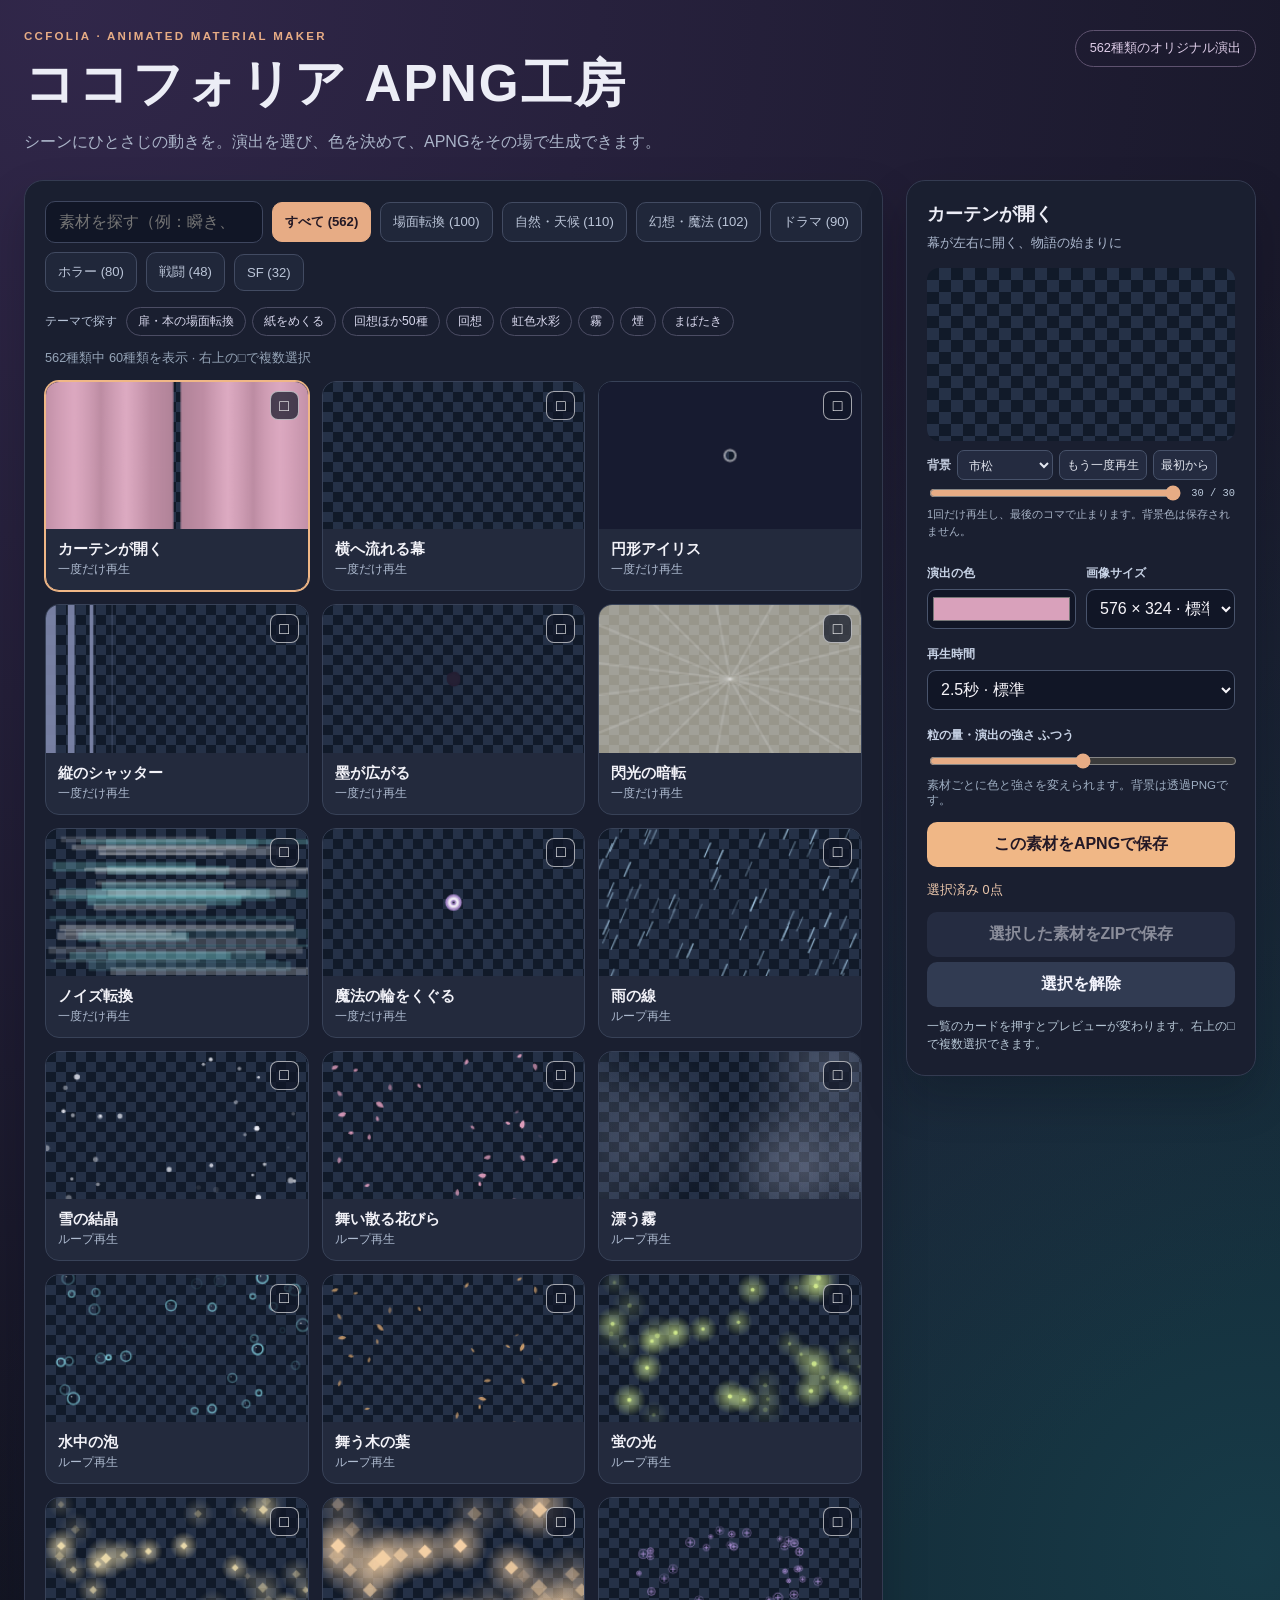
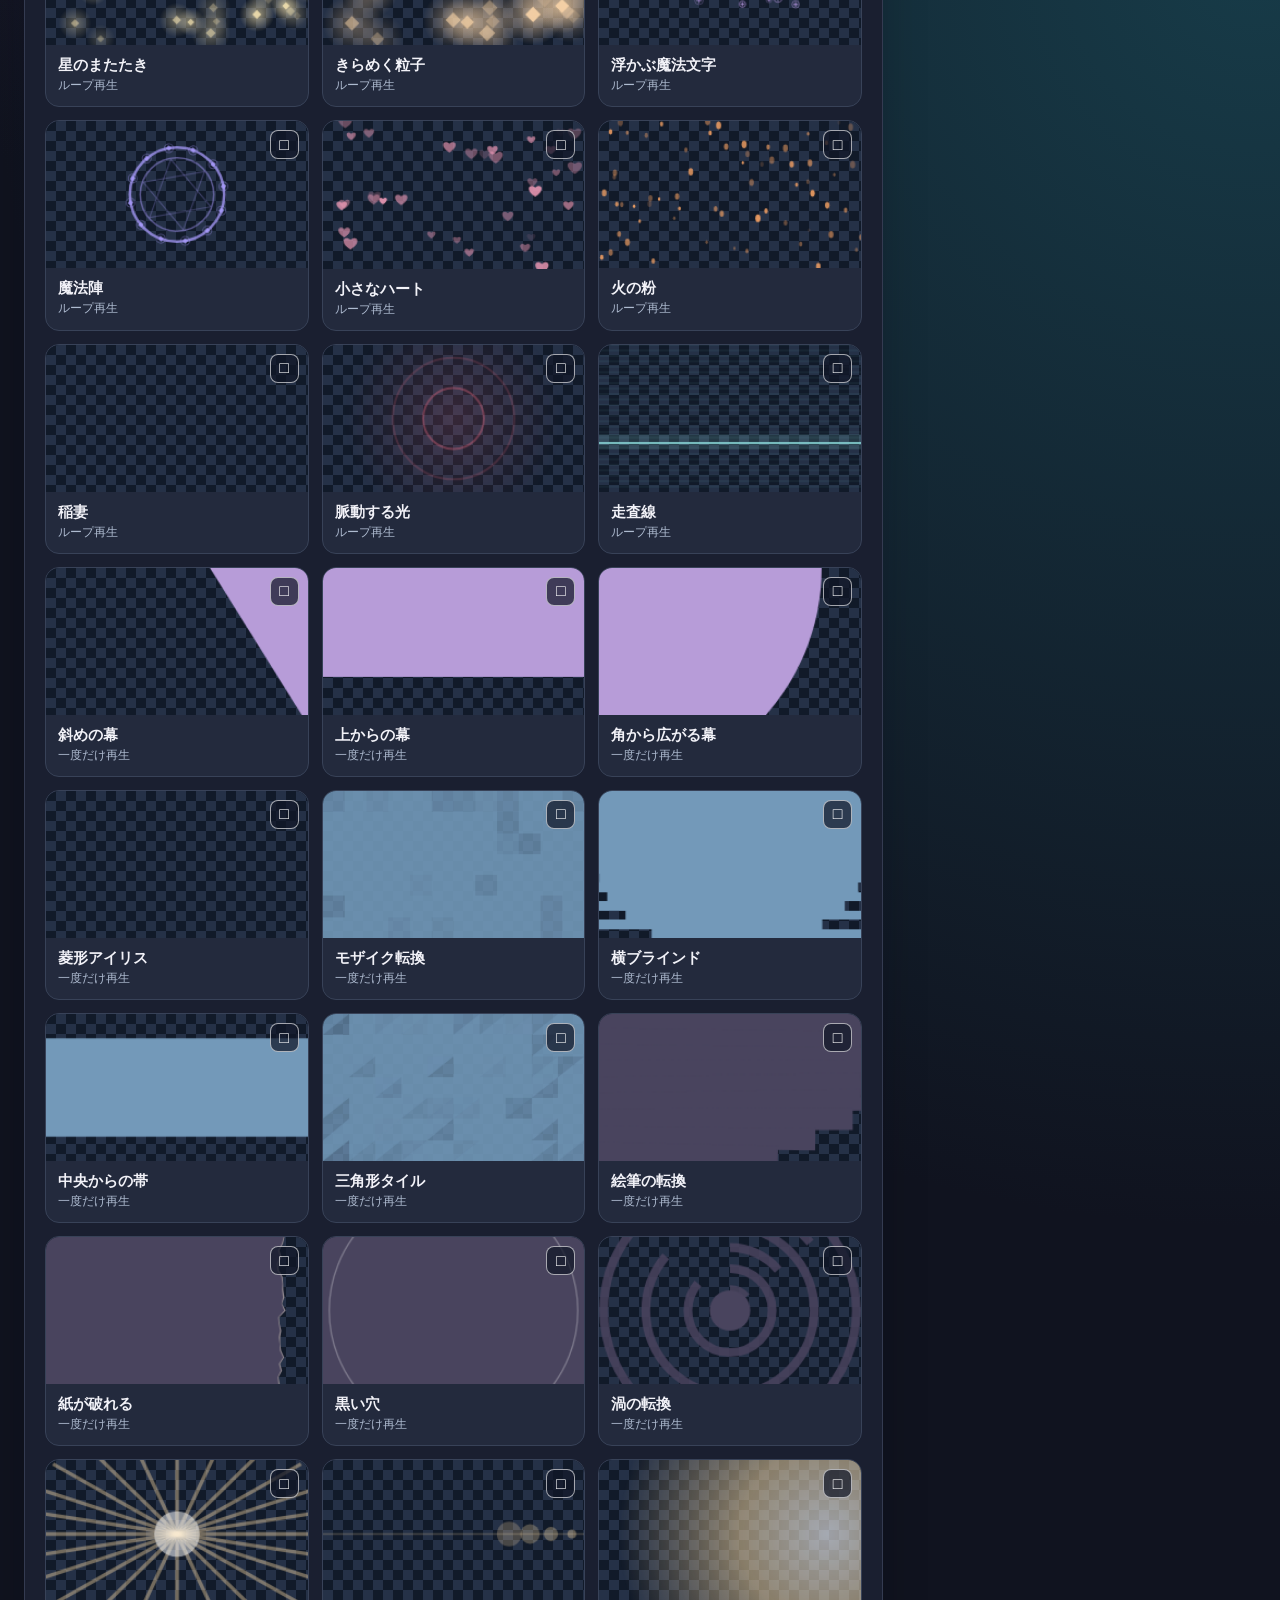
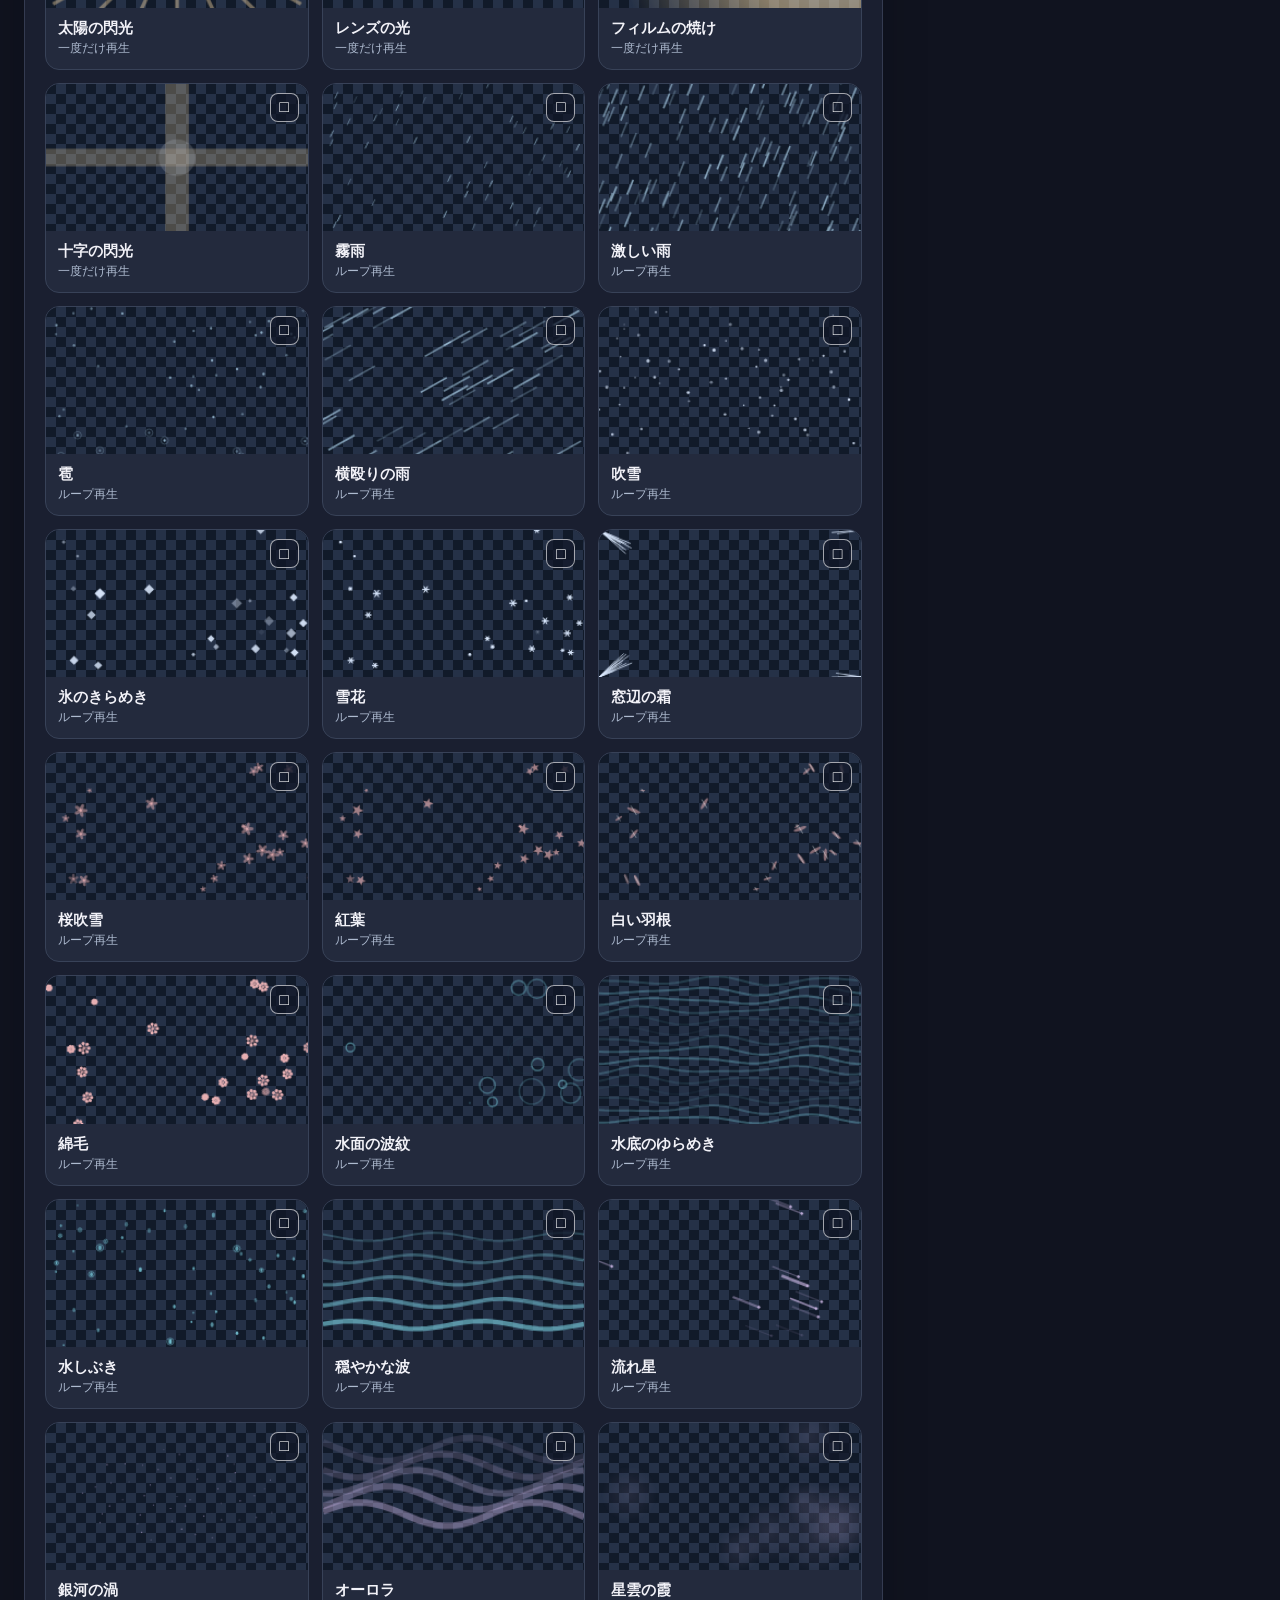
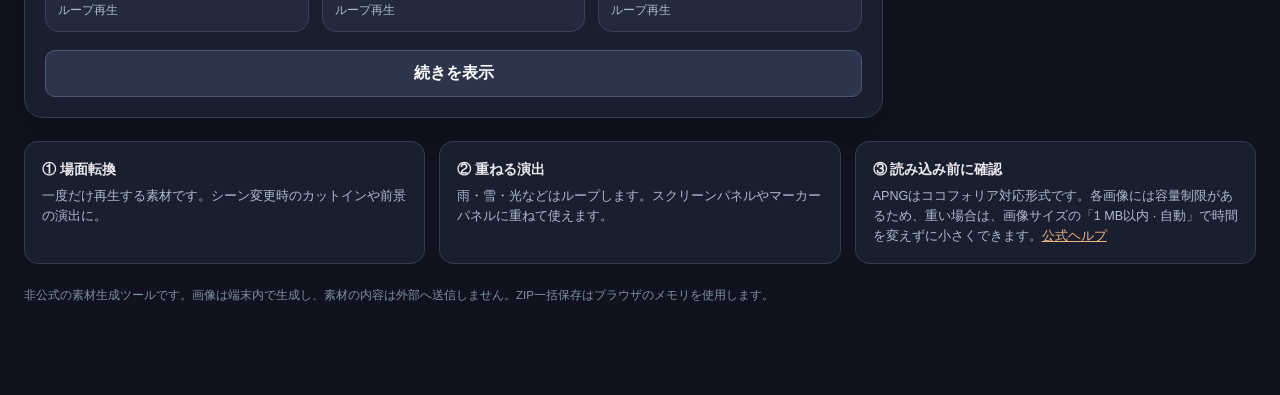
==== commit 32e5cfff: "紙のめくりに斜めの折り目と立体的な裏面を加え、障子・緞帳・アイリスの動きを修正" ====
--- a/apng/index.html
+++ b/apng/index.html
@@ -11,7 +11,7 @@
 </head>
 <body><main class="wrap">
 <header class="top"><div><div class="eyebrow">CCFOLIA · ANIMATED MATERIAL MAKER</div><h1>ココフォリア APNG工房</h1><p class="lead">シーンにひとさじの動きを。演出を選び、色を決めて、APNGをその場で生成できます。</p></div><div class="pill"><span id="totalCount">562</span>種類のオリジナル演出</div></header>
-<div class="layout"><section class="library" aria-label="素材一覧"><div class="toolbar"><input id="search" class="search" type="search" placeholder="素材を探す（例：瞬き、思い出す、虹色）" aria-label="素材を検索"><button class="filter active" data-filter="all">すべて</button><button class="filter" data-filter="transition">場面転換</button><button class="filter" data-filter="weather">自然・天候</button><button class="filter" data-filter="fantasy">幻想・魔法</button><button class="filter" data-filter="dramatic">ドラマ</button><button class="filter" data-filter="horror">ホラー</button><button class="filter" data-filter="combat">戦闘</button><button class="filter" data-filter="cyber">SF</button></div><nav class="collections" aria-label="テーマ別の素材"><span>テーマで探す</span><a class="feature" href="#doors-books" data-feature="doors-books">扉・本の場面転換</a><a class="feature" href="#new" data-feature="new">回想ほか50種</a><a class="feature" href="#recall" data-feature="recall">回想</a><a class="feature" href="#watercolor" data-feature="watercolor">虹色水彩</a><a class="feature" href="#mist" data-feature="mist">霧</a><a class="feature" href="#smoke" data-feature="smoke">煙</a><a class="feature" href="#blink" data-feature="blink">まばたき</a></nav><p class="count" id="count"></p><div class="cards" id="cards"></div><button id="loadMore" class="more" hidden>続きを表示</button></section>
+<div class="layout"><section class="library" aria-label="素材一覧"><div class="toolbar"><input id="search" class="search" type="search" placeholder="素材を探す（例：瞬き、思い出す、虹色）" aria-label="素材を検索"><button class="filter active" data-filter="all">すべて</button><button class="filter" data-filter="transition">場面転換</button><button class="filter" data-filter="weather">自然・天候</button><button class="filter" data-filter="fantasy">幻想・魔法</button><button class="filter" data-filter="dramatic">ドラマ</button><button class="filter" data-filter="horror">ホラー</button><button class="filter" data-filter="combat">戦闘</button><button class="filter" data-filter="cyber">SF</button></div><nav class="collections" aria-label="テーマ別の素材"><span>テーマで探す</span><a class="feature" href="#doors-books" data-feature="doors-books">扉・本の場面転換</a><a class="feature" href="#page-turn" data-feature="page-turn">紙をめくる</a><a class="feature" href="#new" data-feature="new">回想ほか50種</a><a class="feature" href="#recall" data-feature="recall">回想</a><a class="feature" href="#watercolor" data-feature="watercolor">虹色水彩</a><a class="feature" href="#mist" data-feature="mist">霧</a><a class="feature" href="#smoke" data-feature="smoke">煙</a><a class="feature" href="#blink" data-feature="blink">まばたき</a></nav><p class="count" id="count"></p><div class="cards" id="cards"></div><button id="loadMore" class="more" hidden>続きを表示</button></section>
 <aside class="panel"><h2 id="selectedTitle">カーテンが開く</h2><p id="selectedDescription">幕が左右に開く、物語の始まりに。</p><div class="previewbox" id="previewBox" data-backdrop="grid"><canvas id="preview" width="640" height="360" aria-label="選んだ演出のプレビュー"></canvas></div><div class="stage-cue" id="stageCue" hidden><span id="stageTiming"></span><button type="button" id="stagePair" hidden></button></div><div class="previewtools"><label for="backdrop">背景</label><select id="backdrop"><option value="grid" selected>市松</option><option value="light">明るい背景</option><option value="dark">暗い背景</option></select><button type="button" id="playPreview">一時停止</button><button type="button" id="restartPreview">最初から</button></div><div class="scrub"><input type="range" id="previewFrame" min="0" max="29" value="0" step="1" aria-label="プレビューのコマ"><output id="frameLabel" for="previewFrame">1 / 30</output></div><p class="previewnote" id="previewNote">プレビューは繰り返し再生します。背景色は保存されません。</p><div class="controlrow"><div><label for="color" id="colorLabel">演出の色</label><input id="color" type="color" value="#d9a1bb"></div><div><label for="size">画像サイズ</label><select id="size"><option value="auto">1 MB以内 · 自動</option><option value="384">384 × 216 · 軽量</option><option value="576" selected>576 × 324 · 標準</option><option value="768">768 × 432 · 高画質</option></select></div></div><label for="duration">再生時間</label><select id="duration"><option value="1.5">1.5秒 · 速い</option><option value="2.5" selected>2.5秒 · 標準</option><option value="4">4秒 · ゆっくり</option></select><div id="densityBlock"><label for="density"><span id="densityLabel">粒の量・演出の強さ</span> <span id="densityValue">ふつう</span></label><input id="density" type="range" min="1" max="3" value="2" step="1"></div><div class="hint" id="materialHint">素材ごとに色と強さを変えられます。背景は透過PNGです。</div><button id="downloadOne" class="primary">この素材をAPNGで保存</button><div class="selection" id="selection">選択済み 0点</div><button id="downloadZip" class="secondary" disabled>選択した素材をZIPで保存</button><button id="clearSelection" class="secondary" style="margin-top:5px">選択を解除</button><div id="status" class="status" role="status" aria-live="polite">一覧のカードを押すとプレビューが変わります。右上の□で複数選択できます。</div></aside></div>
 <section class="help"><article><strong>① 場面転換</strong>一度だけ再生する素材です。シーン変更時のカットインや前景の演出に。</article><article><strong>② 重ねる演出</strong>雨・雪・光などはループします。スクリーンパネルやマーカーパネルに重ねて使えます。</article><article><strong>③ 読み込み前に確認</strong>APNGはココフォリア対応形式です。各画像には容量制限があるため、重い場合は、画像サイズの「1 MB以内 · 自動」で時間を変えずに小さくできます。<a href="https://docs.ccfolia.com/" target="_blank" rel="noopener">公式ヘルプ</a></article></section><p class="foot">非公式の素材生成ツールです。画像は端末内で生成し、素材の内容は外部へ送信しません。ZIP一括保存はブラウザのメモリを使用します。</p>
 </main><script>
@@ -229,11 +229,11 @@
 ];
 function matteInfo(kind,style,dir,pair){
   const page=kind==='page',open=kind==='open',side=dir>0?'右':'左';
-  const motion=page?(style==='top'?side+'上の角':style==='bottom'?side+'下の角':side+'端')+'から白い面が反りながら広がり、画面いっぱいの白で止まります。':
+  const motion=page?(style==='top'?side+'上の角':style==='bottom'?side+'下の角':side+'端')+'を持ち上げると、斜めの折り目に沿って紙の裏が三角に返り、最後に白い一枚が広がります。':
     open?'黒一色から、中央のすき間が両端に広がり、最後は全面が透明になります。':'透明な画面の左右から黒い面が中央に集まり、すき間が閉じたら黒一色で止まります。';
   const extra=style==='linear'?' 一定の速さで動きます。':style==='twoSteps'?' 途中で短く止まり、そのまま同じ方向に進みます。':'';
   return {matte:{kind,style,dir,pair},color:page?'#ffffff':'#000000',once:true,desc:motion+extra,
-    tags:'シーン切り替え シーン切替 シーントランジション 場面転換 背景透過 透明 無地 単色 ワイプ '+(page?'本 ほん 白 白い 白背景 白一色 ページ 頁 捲る 捲れる めくる ページめくり 紙 カール '+side:open?'黒 黒背景 黒一色 ドア とびら 扉が開く 開ける あく ひらく 中央から左右 明転':'黒 黒背景 黒一色 ドア とびら 扉が閉まる 閉じる 閉める しまる しめる 左右 両端から中央 暗転')}
+    tags:'シーン切り替え シーン切替 シーントランジション 場面転換 背景透過 透明 無地 単色 ワイプ '+(page?'本 ほん 白 白い 白背景 白一色 ページ 頁 捲る 捲れる めくる ページめくり 紙 カール 折り返し 三角 折り目 紙の裏 '+side:open?'黒 黒背景 黒一色 ドア とびら 扉が開く 開ける あく ひらく 中央から左右 明転':'黒 黒背景 黒一色 ドア とびら 扉が閉まる 閉じる 閉める しまる しめる 左右 両端から中央 暗転')}
 }
 for(const [id,exportKey,name,kind,style,dir,pair] of matteEntries)
   presets.push({id,name,exportKey,category:'transition',stageNew:true,...matteInfo(kind,style,dir,pair)});
@@ -241,6 +241,19 @@
   Object.assign(presets.find(p=>p.id===id),matteInfo(kind,style,dir,null))
 }
 
+const directedCuts=[
+  ['fx_aperture500_0','irisClose','外側から円い視界が狭まり、選んだ色で全面を覆って止まります。'],
+  ['fx_aperture500_1','irisOpen','選んだ色の中央から円い視界が開き、四隅まで透明になります。'],
+  ['fx_doors500_1','drapes','閉じた幕が中央から左右に開き、最後は透明になります。'],
+  ['fx_doors500_3','lattice','左右の障子が格子ごと滑り込み、一度閉じてから開きます。'],
+  ['fx_doors500_6','theatre','ひだのある一枚の緞帳が持ち上がり、下から景色が見えます。'],
+  ['fx_veil500_0','tint','透明から黒にゆっくり染まり、黒一色で止まります。色は変更できます。','#000000'],
+  ['fx_veil500_1','tint','透明から白にゆっくり染まり、白一色で止まります。色は変更できます。','#ffffff'],
+  ['fx_eyelids_4','lid','まぶたがゆっくり閉じ、そのまま眠りにつきます。'],
+  ['fx_eyelids_5','lid','閉じたまぶたが開ききると、背景だけが見えます。']
+];
+for(const [id,cutMode,desc,color] of directedCuts){const p=presets.find(item=>item.id===id);Object.assign(p,{cutMode,desc});if(color)p.color=color}
+function onePlay550(p){return p.category==='transition'||!!p.once}
 const $=id=>document.getElementById(id), byId=Object.fromEntries(presets.map(p=>[p.id,p]));
 const state={active:'curtain',filter:'all',chosen:new Set(),visible:new Set(),busy:false};
 const TAU=Math.PI*2;const rnd=(a,b=0,c=0)=>{let x=Math.sin(a*127.1+b*311.7+c*74.7)*43758.5453;return x-Math.floor(x)};
@@ -260,7 +273,16 @@
     if(v===2){let r=k*Math.hypot(w,h);ctx.fillStyle=color;ctx.beginPath();ctx.moveTo(0,0);ctx.arc(0,0,r,0,Math.PI/2);ctx.closePath();ctx.fill()}
     if(v===3){let r=k*Math.hypot(w,h);ctx.fillStyle=color;ctx.fillRect(0,0,w,h);ctx.globalCompositeOperation='destination-out';poly(ctx,[[cx,cy-r],[cx+r,cy],[cx,cy+r],[cx-r,cy]],'#000');ctx.globalCompositeOperation='source-over'}
   }else if(p.family==='tiles'){
-    if(v===0||v===3){let cols=v===0?12:10,rows=7,sw=w/cols,sh=h/rows;for(let y=0;y<rows;y++)for(let x=0;x<cols;x++){let a=rnd(x,y,6),life=clamp((t-a*.58)/.25)*clamp((1-t+a*.3)/.28);ctx.fillStyle=rgba(color,life*.9);if(v===0)ctx.fillRect(x*sw,y*sh,sw+1,sh+1);else poly(ctx,[[x*sw,y*sh],[(x+1)*sw,y*sh],[x*sw,(y+1)*sh]],ctx.fillStyle)}}
+    if(v===0||v===3){
+      const cols=v===0?12:10,rows=7,life=seed=>.90*clamp((t-seed*.58)/.25)*clamp((1-t+seed*.3)/.28);
+      for(let y=0;y<rows;y++)for(let x=0;x<cols;x++){
+        const x0=Math.round(x*w/cols),x1=Math.round((x+1)*w/cols),y0=Math.round(y*h/rows),y1=Math.round((y+1)*h/rows);
+        const a=life(rnd(x,y,6)),b=v===0?a:life(rnd(x,y,17)),base=Math.min(a,b);
+        if(base>0){ctx.fillStyle=rgba(color,base);ctx.fillRect(x0,y0,x1-x0,y1-y0)}
+        if(a!==b){const tri=a>b?[[x0,y0],[x1,y0],[x0,y1]]:[[x1,y1],[x0,y1],[x1,y0]];
+          poly(ctx,tri,rgba(color,(Math.max(a,b)-base)/(1-base)))}
+      }
+    }
     if(v===1){for(let i=0;i<16;i++){let k=ease((t-i*.025)/.55);ctx.fillStyle=color;const top=Math.round(i*h/16),bottom=Math.round((i+1)*h/16);ctx.fillRect(i%2?w*(1-k):0,top,w*k,bottom-top)}}
     if(v===2){let k=Math.sin(Math.PI*t),band=h*k/2;ctx.fillStyle=color;ctx.fillRect(0,cy-band,w,band*2)}
   }else if(p.family==='cut'){
@@ -477,11 +499,8 @@
     ctx.globalCompositeOperation='source-over';return;
   }
   if(f==='doors500'){
-    let k=Math.sin(Math.PI*t),sw=w*k/2;ctx.fillStyle=color;
-    if(v===0||v===1||v===5){ctx.fillRect(0,0,sw,h);ctx.fillRect(w-sw,0,sw,h);if(v===5)for(let i=1;i<4;i++){line(ctx,sw*.1,i*h/4,sw*.9,i*h/4,soft,3);line(ctx,w-sw*.9,i*h/4,w-sw*.1,i*h/4,soft,3)}}
-    if(v===2||v===3){ctx.fillRect(0,0,sw,h);ctx.fillRect(w-sw,0,sw,h);if(v===3)for(let x=0;x<w;x+=w*.1)line(ctx,x,0,x,h,rgba('#ffffff',.3),2)}
-    if(v===4){ctx.fillRect(0,0,w*k,h);line(ctx,w*k,0,w*k,h,rgba('#ffffff',.7),m*.03)}
-    if(v===6){for(let i=0;i<12;i++){let x=i*w/11;line(ctx,x,0,x+Math.sin(ph+i*.5)*w*.02,h,color,m*.08)}}
+    const k=Math.sin(Math.PI*t),sw=w*k/2;ctx.fillStyle=color;
+    if(v===5){ctx.fillRect(0,0,sw,h);ctx.fillRect(w-sw,0,sw,h);for(let i=1;i<4;i++){line(ctx,sw*.1,i*h/4,sw*.9,i*h/4,soft,3);line(ctx,w-sw*.9,i*h/4,w-sw*.1,i*h/4,soft,3)}}
     if(v===7){ctx.fillRect(0,0,w,h*k*.35);ctx.fillRect(0,h*(1-k*.35),w,h*k*.35)}return;
   }
   if(f==='disperse500'){
@@ -732,12 +751,6 @@
 // 同じテーマでも、構図・輪郭・光の筋がそれぞれ別の演出になるよう仕上げを重ねる。
 function detail500(ctx,p,t,w,h,color,density){
   let f=p.newFamily,v=p.variant,cx=w/2,cy=h/2,m=Math.min(w,h),ph=t*TAU,a=.25+.18*Math.sin(ph)**2,soft=rgba(color,.46);
-  if(f==='doors500'){
-    if(v===0||v===1||v===2){for(let d of [-1,1]){let x=cx+d*w*.15;glyph500(ctx,x,cy,m*.035,v===0?'bubble':v===1?'diamond':'key',color,.6)}}
-    if(v===1)for(let i=0;i<5;i++)line(ctx,i*w/4,0,i*w/4,h,soft,1);
-    if(v===2)for(let i=0;i<5;i++)line(ctx,0,i*h/4,w,i*h/4,rgba(color,.2),2);
-    return;
-  }
   if(f==='disperse500'){if(v===7)for(let i=0;i<8;i++)ring(ctx,rnd(i,13)*w,rnd(i,14)*h,m*(.015+.01*Math.sin(ph+i)**2),soft,1);return}
   if(f==='spread500'){
     if(v===0)for(let i=0;i<7;i++)blot500(ctx,rnd(i,15)*w,rnd(i,16)*h,m*.015,'#171824',a,i);
@@ -1099,12 +1112,8 @@
 }
 
 // Draw a coverage mask directly on the transparent export canvas. No background,
-// texture or decorative stroke is painted. The page's optional fold is inside the white area.
+// texture or decorative stroke is painted. Fold and contact tones are confined to the sheet.
 const matteSheets=new Map();
-const matteFold=Float64Array.from({length:256},(_,i)=>{const u=i/255;
-  const shade=Math.exp(-(((u-.27)/.22)**2))*.34+Math.exp(-(((u-.72)/.17)**2))*.96;
-  return shade*Math.sin(Math.PI*u)**.65
-});
 function matteTime(t,style){
   const u=clamp((t-.035)/.855);
   if(style==='linear')return u;
@@ -1118,34 +1127,57 @@
     if(matteSheets.size>=6)matteSheets.delete(matteSheets.keys().next().value);matteSheets.set(key,s)}
   return s
 }
+// Cross-sections of a single sheet: the long sloping hinge, the lifted corner
+// outside it, and the short contact shadow cast on the white paper beneath.
+const curlPaperTones=Float64Array.from({length:256},(_,i)=>{
+  const q=i/255;return .23+.56*q+.25*Math.sin(Math.PI*q)-.22*Math.exp(-(((q-.18)/.10)**2))
+});
+const curlContact=Float64Array.from({length:256},(_,i)=>{const q=i/255;return (1-q)**2*Math.exp(-2.5*q)});
 function mattePage(g,w,h,u,style,dir,level){
   if(u<=0)return;
   if(u>=1){g.fillStyle='#ffffff';g.fillRect(0,0,w,h);return}
-  const {im,words}=matteSurface(g,w,h),bytes=im.data,sw=Math.sin(Math.PI*u),corner=style==='top'||style==='bottom',gentle=style==='gentle';
-  const shadePeak=level<=1?0:level>=3?38:23,face=w*(1-u),slope=corner?.84:0;
-  const reverse=dir<0;
+  const {im,words}=matteSurface(g,w,h),bytes=im.data;
+  const high=style==='top',corner=high||style==='bottom',gentle=style==='gentle',mirror=dir<0;
+  const lift=Math.sin(Math.PI*u),bend=w*lift,center=w*(1-u),slant=corner?.47:gentle?.27:.33;
+  const pivot=corner?.53:gentle?.55:.58;
+  const join=(corner?.29:gentle?.58:.525)+.038*(1-lift),tip=join+(corner?.16:gentle?.12:.085);
+  const reach=(corner?.242:gentle?.144:.163)*bend*(.90+.10*lift),shade=(level<=1?0:level>=3?67:41)*lift;
+  const cut=new Float64Array(5),creases=new Float64Array(5);
+  function section(v,i){
+    const a=high?1-v:v;
+    const hinge=center+bend*(slant*(pivot-a)+.014*Math.sin(Math.PI*2*a));
+    let depth=0;
+    if(a>join){
+      const v1=(a-join)/(tip-join),v2=(1-a)/(1-tip);
+      const head=v1<1?v1*(1.28-.28*v1):1+.72*(v1-1),tail=v2*(.79+.21*v2);
+      const round=Math.max(0,.09-Math.abs(head-tail));
+      depth=reach*Math.max(0,Math.min(head,tail)-round*round/.36);
+    }
+    creases[i]=hinge;cut[i]=hinge-depth;
+  }
+  const bounded=x=>Math.max(0,Math.min(w,x)),sub=[.125,.375,.625,.875,.5];
   for(let y=0;y<h;y++){
-    const v=(y+.5)/h,row=y*w;
-    // Work as if the sheet starts at the right edge; mirror the final samples for a reverse turn.
-    const r=style==='bottom'?1-v:v;
-    const edge=corner?w*(1-(1+slope)*u+slope*r+.115*sw*r*(1-r)*4):
-      face+w*sw*(gentle?(.07-.15*v*v):(.13-.32*v*v+.047*Math.sin(Math.PI*v)));
-    const derivative=corner?w/h*(slope+.46*sw*(1-2*r)):
-      w/h*sw*(gentle?-.30*v:(-.64*v+.047*Math.PI*Math.cos(Math.PI*v)));
-    const aa=Math.sqrt(1+derivative*derivative),width=Math.max(1,w*sw*(corner?.045+.105*(1-r):gentle?.035+.056*v:.042+.115*v*v));
-    // Keep the page a single white surface. Only a narrow front needs per-pixel work.
-    const start=Math.max(0,Math.min(w,Math.floor(edge-aa*.5-.5))), stop=Math.max(start,Math.min(w,Math.ceil(edge+Math.max(aa,width)+1)));
-    if(!reverse){words.fill(0,row,row+start);words.fill(0xffffffff,row+stop,row+w)}
+    for(let j=0;j<5;j++)section((y+sub[j])/h,j);
+    const outer=cut[4],hinge=creases[4],strip=hinge-outer,row=y*w;
+    const feather=Math.min(strip*.36,bend*.035),contact=(strip>0&&shade)?Math.min(1,strip/(w*.027)):0;
+    const lo=Math.min(cut[0],cut[1],cut[2],cut[3]),hi=Math.max(cut[0],cut[1],cut[2],cut[3]);
+    const start=bounded(Math.floor(lo)),aaEnd=bounded(Math.ceil(hi));
+    const stop=shade?Math.max(aaEnd,bounded(Math.ceil(hinge+feather))):aaEnd;
+    if(!mirror){words.fill(0,row,row+start);words.fill(0xffffffff,row+stop,row+w)}
     else{words.fill(0xffffffff,row,row+w-stop);words.fill(0,row+w-start,row+w)}
     for(let x=start;x<stop;x++){
-      const dist=x+.5-edge,i=row+(reverse?w-1-x:x);
-      if(dist<=-aa*.5){words[i]=0;continue}
-      if(dist>=Math.max(aa*.5,width)){words[i]=0xffffffff;continue}
-      const alpha=Math.round(255*clamp(dist/aa+.5)),z=clamp(dist/width);
-      if(alpha===0){words[i]=0;continue}
-      const tone=255-Math.round(shadePeak*sw*matteFold[Math.min(255,Math.round(z*255))]);
-      if(tone===255&&alpha===255){words[i]=0xffffffff;continue}
-      const j=i*4;bytes[j]=bytes[j+1]=bytes[j+2]=tone;bytes[j+3]=alpha
+      const i=row+(mirror?w-1-x:x),xc=x+.5;
+      const alpha=x>=aaEnd?255:Math.round(63.75*(clamp(x+1-cut[0])+clamp(x+1-cut[1])+clamp(x+1-cut[2])+clamp(x+1-cut[3])));
+      if(!alpha){words[i]=0;continue}
+      let tone=255;
+      if(shade&&strip>.001){
+        const underside=curlPaperTones[Math.round(255*clamp((xc-outer)/strip))],dist=xc-hinge;
+        const penumbra=feather>.001&&dist<feather?curlContact[Math.round(255*clamp(dist/feather))]*.67:0;
+        const mix=clamp(.5+dist);
+        tone-=Math.round(shade*contact*((1-mix)*underside+mix*penumbra));
+      }
+      if(alpha===255&&tone===255){words[i]=0xffffffff;continue}
+      const k=i*4;bytes[k]=bytes[k+1]=bytes[k+2]=tone;bytes[k+3]=alpha
     }
   }
   g.putImageData(im,0,0)
@@ -1161,8 +1193,53 @@
   if(span){g.fillRect(0,0,span,h);g.fillRect(w-span,0,span,h)}
 }
 
+// A painted leaf carries its rails with it. Clip the full-size leaf before
+// adding the lattice; the gap in the middle must stay completely transparent.
+function latticeCut(g,w,h,t,color){
+  const k=gate550(t,.025,.43,.55,.94),left=Math.floor(w/2);
+  if(k<=0)return;
+  for(const right of [false,true]){
+    const wide=right?w-left:left,shown=Math.round(wide*k);if(!shown)continue;
+    g.save();if(right){g.translate(w,0);g.scale(-1,1)}
+    g.translate(shown-wide,0);
+    g.beginPath();g.rect(0,0,wide,h);g.clip();
+    g.fillStyle=color;g.fillRect(0,0,wide,h);
+    const rail=Math.max(1,Math.round(h*.009)),rim=Math.max(2,Math.round(h*.018));
+    g.fillStyle='rgba(255,255,255,.42)';
+    for(let j=1;j<4;j++)g.fillRect(Math.round(j*wide/4-rail/2),0,rail,h);
+    for(let j=1;j<6;j++)g.fillRect(0,Math.round(j*h/6-rail/2),wide,rail);
+    g.fillStyle='rgba(0,0,0,.11)';g.fillRect(wide-rim,0,rim,h);
+    g.restore()
+  }
+}
+function theatreLift(g,w,h,u,color){
+  if(u>=1)return;
+  // One continuous fabric silhouette, with all the pleats on that surface.
+  const amp=h*.024,hem=(h+amp+1)*(1-u)-1;
+  g.save();g.beginPath();g.moveTo(0,-1);g.lineTo(w,-1);
+  for(let i=0;i<=96;i++){const x=1-i/96;g.lineTo(x*w,hem-amp*(.5+.5*Math.cos(8*TAU*x)))}
+  g.closePath();g.clip();g.fillStyle=color;g.fillRect(0,0,w,h);
+  const grad=g.createLinearGradient(0,0,w,0);
+  for(let j=0;j<=8*4;j++){const d=j%4;grad.addColorStop(j/32,d===0?'rgba(0,0,0,.13)':d===1?'rgba(0,0,0,.025)':d===2?'rgba(255,255,255,.13)':'rgba(255,255,255,.025)')}
+  g.fillStyle=grad;g.fillRect(0,0,w,h);g.restore()
+}
+function drawDirectedCut(g,p,t,w,h,color){
+  const u=matteTime(t,'smooth'),kind=p.cutMode;
+  if(kind==='lid'){eyelidMask(g,t,w,h,color,p.variant);return}
+  if(kind==='lattice'){latticeCut(g,w,h,t,color);return}
+  if(kind==='theatre'){theatreLift(g,w,h,u,color);return}
+  if(kind==='drapes'){drapedCurtain550(g,u,w,h,color);return}
+  if(kind==='tint'){if(u>0){g.fillStyle=rgba(color,u);g.fillRect(0,0,w,h)}return}
+  const opening=kind==='irisOpen',aperture=opening?u:1-u;
+  if(aperture>=1)return;
+  g.fillStyle=color;
+  if(aperture<=0){g.fillRect(0,0,w,h);return}
+  const r=(Math.hypot(w,h)/2+1)*aperture;
+  g.beginPath();g.rect(0,0,w,h);g.moveTo(w/2+r,h/2);g.arc(w/2,h/2,r,0,TAU,true);g.fill('evenodd')
+}
+
 function drawEffect(ctx,p,t,w,h,color,density=2){
-  ctx.globalCompositeOperation='source-over';ctx.globalAlpha=1;ctx.lineWidth=1;ctx.lineCap='butt';ctx.lineJoin='miter';ctx.clearRect(0,0,w,h);ctx.beginPath();if(p.matte){drawMatte(ctx,p,t,w,h,density);return}if(p.series){drawEdition550(ctx,p,t,w,h,color,density);return}const cx=w/2,cy=h/2,m=Math.min(w,h),n=Math.round(16*density),peak=Math.sin(Math.PI*clamp(t));
+  ctx.globalCompositeOperation='source-over';ctx.globalAlpha=1;ctx.lineWidth=1;ctx.lineCap='butt';ctx.lineJoin='miter';ctx.clearRect(0,0,w,h);ctx.beginPath();if(p.matte){drawMatte(ctx,p,t,w,h,density);return}if(p.cutMode){drawDirectedCut(ctx,p,t,w,h,color);return}if(p.series){drawEdition550(ctx,p,t,w,h,color,density);return}const cx=w/2,cy=h/2,m=Math.min(w,h),n=Math.round(16*density),peak=Math.sin(Math.PI*clamp(t));
   switch(p.id){
   case 'curtain':{drapedCurtain550(ctx,t,w,h,color);break}
   case 'wipe':{let x=lerp(-w,w,t),grad=ctx.createLinearGradient(x-w*.35,0,x+w*.35,0);grad.addColorStop(0,rgba(color,0));grad.addColorStop(.35,rgba(color,.95));grad.addColorStop(.65,rgba(color,.95));grad.addColorStop(1,rgba(color,0));ctx.fillStyle=grad;ctx.fillRect(x-w*.35,0,w*.7,h);break}
@@ -1193,12 +1270,12 @@
 const cards=$('cards');let filter='all',feature='',matching=[],visibleLimit=0;const visibleCards=new Set();
 const observer=new IntersectionObserver(entries=>{for(const entry of entries)entry.isIntersecting?visibleCards.add(entry.target):visibleCards.delete(entry.target)},{rootMargin:'120px'});
 const categoryLabels={transition:'場面転換 シーン切り替え',weather:'自然 天候',fantasy:'幻想 魔法',dramatic:'ドラマ 感情 演出',horror:'ホラー 恐怖 怪異',combat:'戦闘 バトル',cyber:'SF サイバー'};
-function card(p){const el=document.createElement('button');el.type='button';el.className='card';el.dataset.id=p.id;el.innerHTML=`<canvas width="240" height="135" aria-hidden="true"></canvas><span class="check" aria-label="複数選択">□</span><span class="card-text"><span class="card-title"></span><span class="card-sub"></span></span>`;el.querySelector('.card-title').textContent=p.name;el.querySelector('.card-sub').textContent=p.matte?matteEnd(p):p.category==='transition'||p.once?'一度だけ再生':'ループ再生';if(p.matte){el.dataset.matte='yes';const c=el.querySelector('canvas');drawEffect(c.getContext('2d'),p,.455,c.width,c.height,p.color,2)}el.addEventListener('click',e=>{if(e.target.closest('.check')){toggle(p.id);return}choose(p.id)});return el}
+function card(p){const el=document.createElement('button');el.type='button';el.className='card';el.dataset.id=p.id;el.innerHTML=`<canvas width="240" height="135" aria-hidden="true"></canvas><span class="check" aria-label="複数選択">□</span><span class="card-text"><span class="card-title"></span><span class="card-sub"></span></span>`;el.querySelector('.card-title').textContent=p.name;el.querySelector('.card-sub').textContent=p.matte?matteEnd(p):onePlay550(p)?'一度だけ再生':'ループ再生';if(p.matte){el.dataset.matte='yes';const c=el.querySelector('canvas');drawEffect(c.getContext('2d'),p,.455,c.width,c.height,p.color,2)}el.addEventListener('click',e=>{if(e.target.closest('.check')){toggle(p.id);return}choose(p.id)});return el}
 function appendCards(){let slice=matching.slice(visibleLimit,visibleLimit+60),newCards=slice.map(card);cards.append(...newCards);newCards.forEach(el=>observer.observe(el));visibleLimit+=slice.length;$('loadMore').hidden=visibleLimit>=matching.length;$('count').textContent=`${matching.length}種類中 ${visibleLimit}種類を表示 · 右上の□で複数選択`;updateCards()}
-const features550={'doors-books':p=>p.stageNew,new:p=>!!p.series,recall:p=>p.series==='recall',watercolor:p=>p.series==='aquarelle',mist:p=>p.series==='mist',smoke:p=>p.series==='smoke',blink:p=>['eyelids','eyes500'].includes(p.newFamily)||p.id==='blinking_eye'};
+const features550={'doors-books':p=>p.stageNew,'page-turn':p=>p.matte?.kind==='page',new:p=>!!p.series,recall:p=>p.series==='recall',watercolor:p=>p.series==='aquarelle',mist:p=>p.series==='mist',smoke:p=>p.series==='smoke',blink:p=>['eyelids','eyes500'].includes(p.newFamily)||p.id==='blinking_eye'};
 function fold550(str){return str.normalize('NFKC').toLowerCase().replace(/[ァ-ヶ]/g,c=>String.fromCharCode(c.charCodeAt(0)-96)).replace(/瞬き|瞬く|またたき/g,'まばたき')}
 const search550=new Map(presets.map(p=>[p.id,fold550([p.name,p.desc,p.category,categoryLabels[p.category],p.tags||'',features550.blink(p)?'まばたき まぶた 瞼':''].join(' '))]));
-function find550(group,query,theme){const terms=fold550(query).trim().split(/\s+/).filter(Boolean);const hits=presets.filter(p=>(group==='all'||p.category===group)&&(!theme||features550[theme]?.(p))&&terms.every(term=>search550.get(p.id).includes(term)));if(group==='transition'||terms.some(v=>/扉|どあ|障子|片開き|両開き|本|めく|捲|ぺーじ|閉ま|閉じ|開く/.test(v)))hits.sort((a,b)=>Number(!!b.stageNew)-Number(!!a.stageNew));if(theme==='blink'||terms.includes('まばたき')){const rank=p=>p.newFamily==='eyelids'?0:p.newFamily==='eyes500'?1:2;hits.sort((a,b)=>rank(a)-rank(b))}return hits}
+function find550(group,query,theme){const terms=fold550(query).trim().split(/\s+/).filter(Boolean);const hits=presets.filter(p=>(group==='all'||p.category===group)&&(!theme||features550[theme]?.(p))&&terms.every(term=>search550.get(p.id).includes(term)));if(group==='transition'||theme==='page-turn'||terms.some(v=>/扉|どあ|障子|片開き|両開き|本|めく|捲|ぺーじ|閉ま|閉じ|開く/.test(v)))hits.sort((a,b)=>Number(!!b.stageNew)-Number(!!a.stageNew));if(theme==='blink'||terms.includes('まばたき')){const rank=p=>p.newFamily==='eyelids'?0:p.newFamily==='eyes500'?1:2;hits.sort((a,b)=>rank(a)-rank(b))}return hits}
 function renderCards(){matching=find550(filter,$('search').value,feature);observer.disconnect();visibleCards.clear();visibleLimit=0;cards.replaceChildren();if(!matching.length){let d=document.createElement('div');d.className='empty';d.textContent='該当する素材がありません。検索語を変えてください。';cards.append(d);$('loadMore').hidden=true;$('count').textContent='0種類を表示';return}appendCards()}
 $('loadMore').addEventListener('click',appendCards);
 function updateCards(){for(const el of cards.querySelectorAll('.card')){let id=el.dataset.id;el.classList.toggle('active',id===state.active);el.querySelector('.check').textContent=state.chosen.has(id)?'✓':'□';el.querySelector('.check').classList.toggle('on',state.chosen.has(id))}}
@@ -1212,8 +1289,8 @@
   $('color').disabled=!!m;$('colorLabel').textContent=m?'演出の色（固定）':'演出の色';
   $('densityBlock').hidden=!!m&&!page;$('densityLabel').textContent=page?'折り返しの影':'粒の量・演出の強さ';
   $('density').value=page?pageShade:regularDensity;densityCaption(p);
-  $('previewNote').textContent=m?'1回だけ再生し、最後のコマで止まります。市松模様は透明部分の目印です。':'プレビューは繰り返し再生します。背景色は保存されません。';
-  $('materialHint').textContent=page?'紙の影を「なし」にすると、白い面の動きだけになります。':m?'黒い面だけの透過APNGです。':'素材ごとに色と強さを変えられます。背景は透過PNGです。';
+  $('previewNote').textContent=m?'1回だけ再生し、最後のコマで止まります。市松模様は透明部分の目印です。':onePlay550(p)?'1回だけ再生し、最後のコマで止まります。背景色は保存されません。':'プレビューは繰り返し再生します。背景色は保存されません。';
+  $('materialHint').textContent=page?'影を「薄い」にすると折り返した紙の裏面が見えます。「なし」では白い形だけが残ります。':m?'黒い面だけの透過APNGです。':'素材ごとに色と強さを変えられます。背景は透過PNGです。';
   if(!m)return;
   $('stageTiming').textContent=matteEnd(p);
   const button=$('stagePair');button.hidden=!m.pair;button.dataset.id=m.pair||'';
@@ -1238,20 +1315,20 @@
 function frameCount550(){return Math.round(12*Number($('duration').value))}
 function paintPreview550(){const n=frameCount550(),i=playback550.frame,p=byId[state.active];drawEffect(pctx,p,i/n,preview.width,preview.height,$('color').value,Number($('density').value));const descr=`${i+1} / ${n}`;$('previewFrame').max=n-1;$('previewFrame').value=i;$('previewFrame').setAttribute('aria-valuetext',descr+' コマ');$('frameLabel').value=descr}
 function playing550(on){
-  playback550.playing=on;playback550.epoch=null;const end=byId[state.active].matte&&playback550.frame===frameCount550()-1;
+  playback550.playing=on;playback550.epoch=null;const end=onePlay550(byId[state.active])&&playback550.frame===frameCount550()-1;
   $('playPreview').textContent=on?'一時停止':end?'もう一度再生':'再生'
 }
 function resetPreview550(){playback550.frame=0;playing550(true);paintPreview550()}
 $('duration').addEventListener('change',resetPreview550);$('color').addEventListener('input',paintPreview550);
 $('density').addEventListener('input',()=>{const p=byId[state.active],d=Number($('density').value);if(p.matte?.kind==='page')pageShade=d;else if(!p.matte)regularDensity=d;densityCaption(p);paintPreview550()});
 $('backdrop').addEventListener('change',()=>{$('previewBox').dataset.backdrop=$('backdrop').value});
-$('playPreview').addEventListener('click',()=>{if(!playback550.playing&&byId[state.active].matte&&playback550.frame===frameCount550()-1)resetPreview550();else playing550(!playback550.playing)});
+$('playPreview').addEventListener('click',()=>{if(!playback550.playing&&onePlay550(byId[state.active])&&playback550.frame===frameCount550()-1)resetPreview550();else playing550(!playback550.playing)});
 $('restartPreview').addEventListener('click',resetPreview550);
 $('previewFrame').addEventListener('input',()=>{playback550.frame=Number($('previewFrame').value);playing550(false);paintPreview550()});
 function animate(ts){
   if(playback550.playing){
     if(playback550.epoch===null)playback550.epoch=ts-playback550.frame*1000/12;
-    const n=frameCount550(),elapsed=Math.max(0,Math.floor((ts-playback550.epoch)*12/1000+.00001)),once=!!byId[state.active].matte;
+    const n=frameCount550(),elapsed=Math.max(0,Math.floor((ts-playback550.epoch)*12/1000+.00001)),once=onePlay550(byId[state.active]);
     const frame=once?Math.min(n-1,elapsed):elapsed%n;
     if(frame!==playback550.frame){playback550.frame=frame;paintPreview550()}
     if(once&&elapsed>=n)playing550(false)
@@ -1278,7 +1355,7 @@
     if(size<=64)throw Error('設定した容量に収まりませんでした');
     size=Math.max(64,Math.min(size-16,Math.floor(size*Math.sqrt(budget/result.size)*.95/16)*16))}
 }
-async function encodeApng550(p,opts,onProgress){const width=opts.size,height=Math.round(width*9/16),fps=12,frames=Math.round(opts.duration*fps),canvas=document.createElement('canvas');canvas.width=width;canvas.height=height;const ctx=canvas.getContext('2d',{willReadFrequently:false});let parts=[new Uint8Array([137,80,78,71,13,10,26,10])],seq=0,header=null;const packets=[];for(let i=0;i<frames;i++){drawEffect(ctx,p,i/frames,width,height,opts.color,opts.density);let png=await toPng(canvas);if(!header)header=png.header;packets.push(png.data);if(i%4===0)onProgress(i+1,frames);await new Promise(resolve=>setTimeout(resolve,0))}parts.push(chunk('IHDR',header),chunk('acTL',concat([u32(frames),u32(p.category==='transition'||p.once?1:0)])));for(let i=0;i<frames;i++){let control=concat([u32(seq++),u32(width),u32(height),u32(0),u32(0),new Uint8Array([0,1,0,fps,0,0])]);parts.push(chunk('fcTL',control));parts.push(i===0?chunk('IDAT',packets[i]):chunk('fdAT',concat([u32(seq++),packets[i]])))}parts.push(chunk('IEND',new Uint8Array()));return new Blob(parts,{type:'image/png'})}
+async function encodeApng550(p,opts,onProgress){const width=opts.size,height=Math.round(width*9/16),fps=12,frames=Math.round(opts.duration*fps),canvas=document.createElement('canvas');canvas.width=width;canvas.height=height;const ctx=canvas.getContext('2d',{willReadFrequently:false});let parts=[new Uint8Array([137,80,78,71,13,10,26,10])],seq=0,header=null;const packets=[];for(let i=0;i<frames;i++){drawEffect(ctx,p,i/frames,width,height,opts.color,opts.density);let png=await toPng(canvas);if(!header)header=png.header;packets.push(png.data);if(i%4===0)onProgress(i+1,frames);await new Promise(resolve=>setTimeout(resolve,0))}parts.push(chunk('IHDR',header),chunk('acTL',concat([u32(frames),u32(onePlay550(p)?1:0)])));for(let i=0;i<frames;i++){let control=concat([u32(seq++),u32(width),u32(height),u32(0),u32(0),new Uint8Array([0,1,0,fps,0,0])]);parts.push(chunk('fcTL',control));parts.push(i===0?chunk('IDAT',packets[i]):chunk('fdAT',concat([u32(seq++),packets[i]])))}parts.push(chunk('IEND',new Uint8Array()));return new Blob(parts,{type:'image/png'})}
 function options(p){return{size:$('size').value==='auto'?'auto':Number($('size').value),duration:Number($('duration').value),density:p.matte?.kind==='page'?pageShade:p.matte?2:regularDensity,color:p.matte?p.color:p.id===state.active?$('color').value:p.color}}
 function save(blob,name){const a=document.createElement('a'),url=URL.createObjectURL(blob);a.href=url;a.download=name;document.body.append(a);a.click();a.remove();setTimeout(()=>URL.revokeObjectURL(url),60000)}
 async function sizeFor550(blob){const v=new DataView(await blob.slice(16,24).arrayBuffer());return [v.getUint32(0),v.getUint32(4)]}
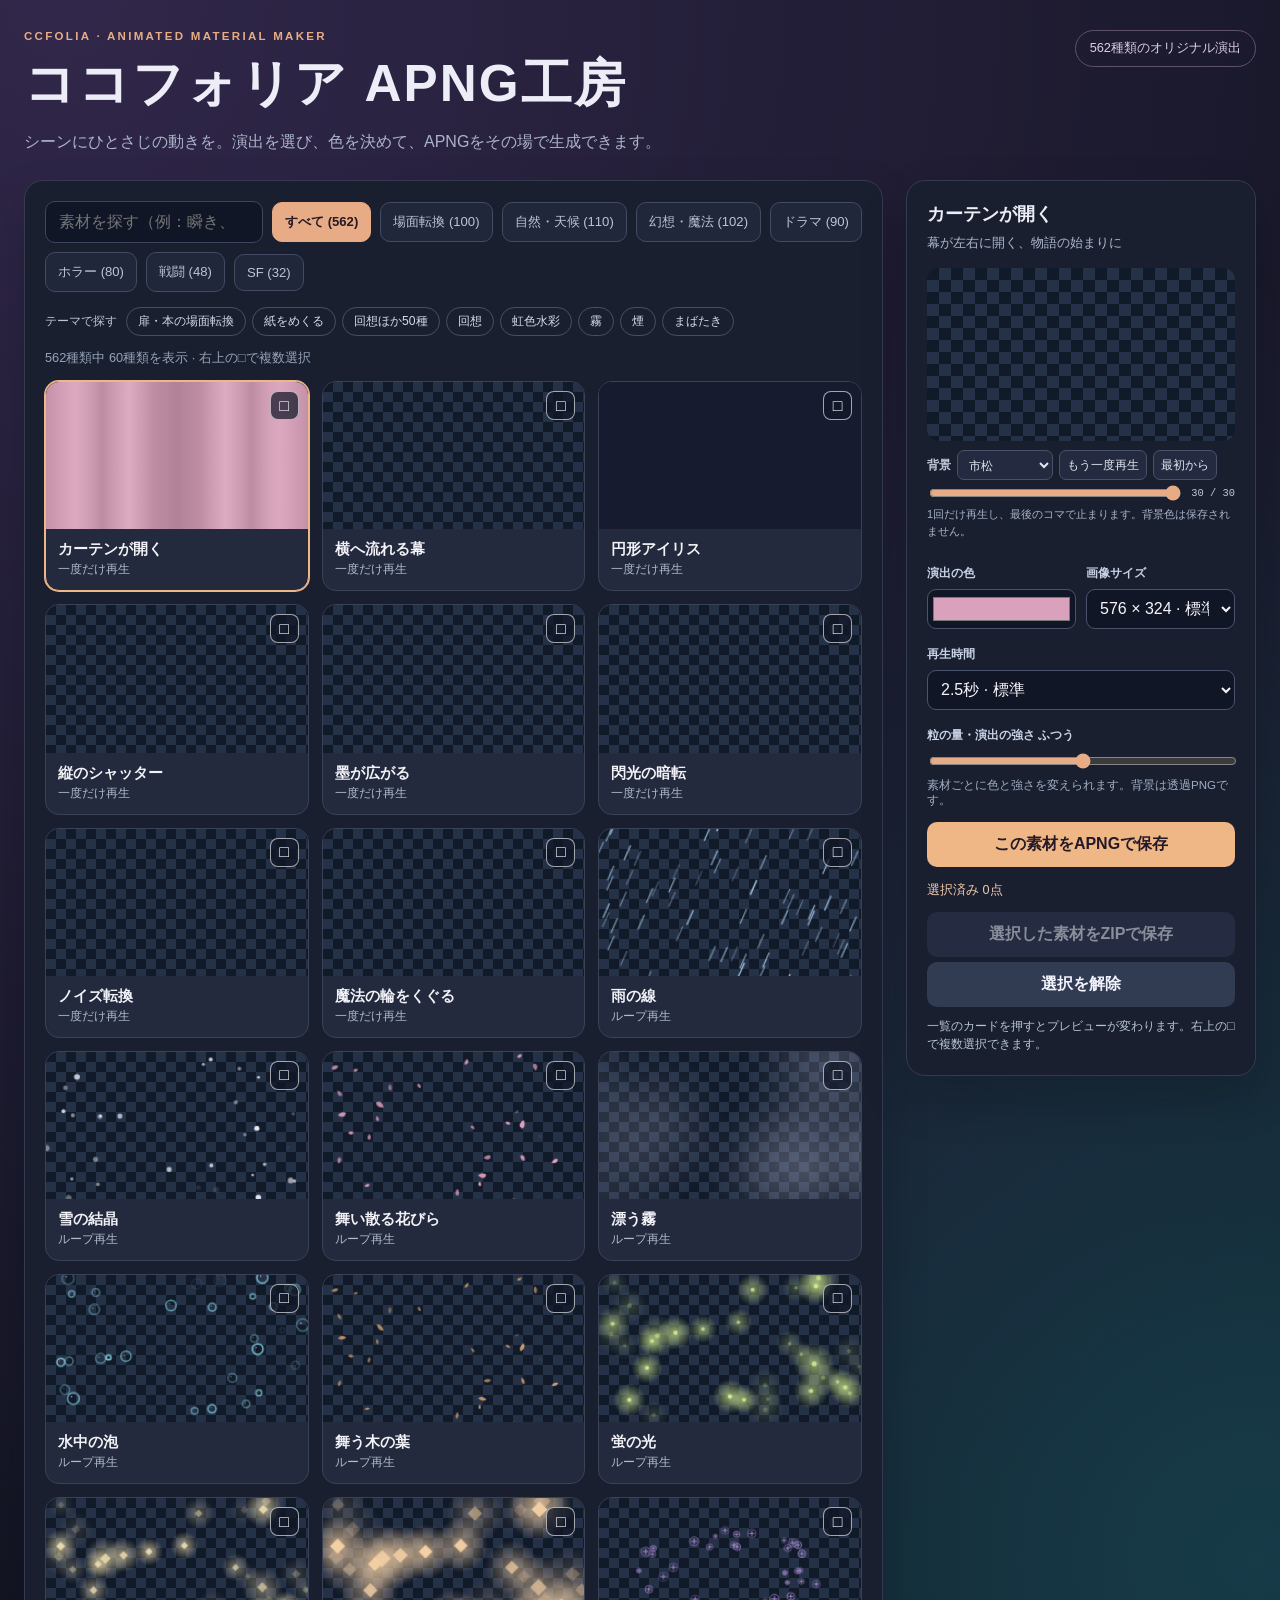
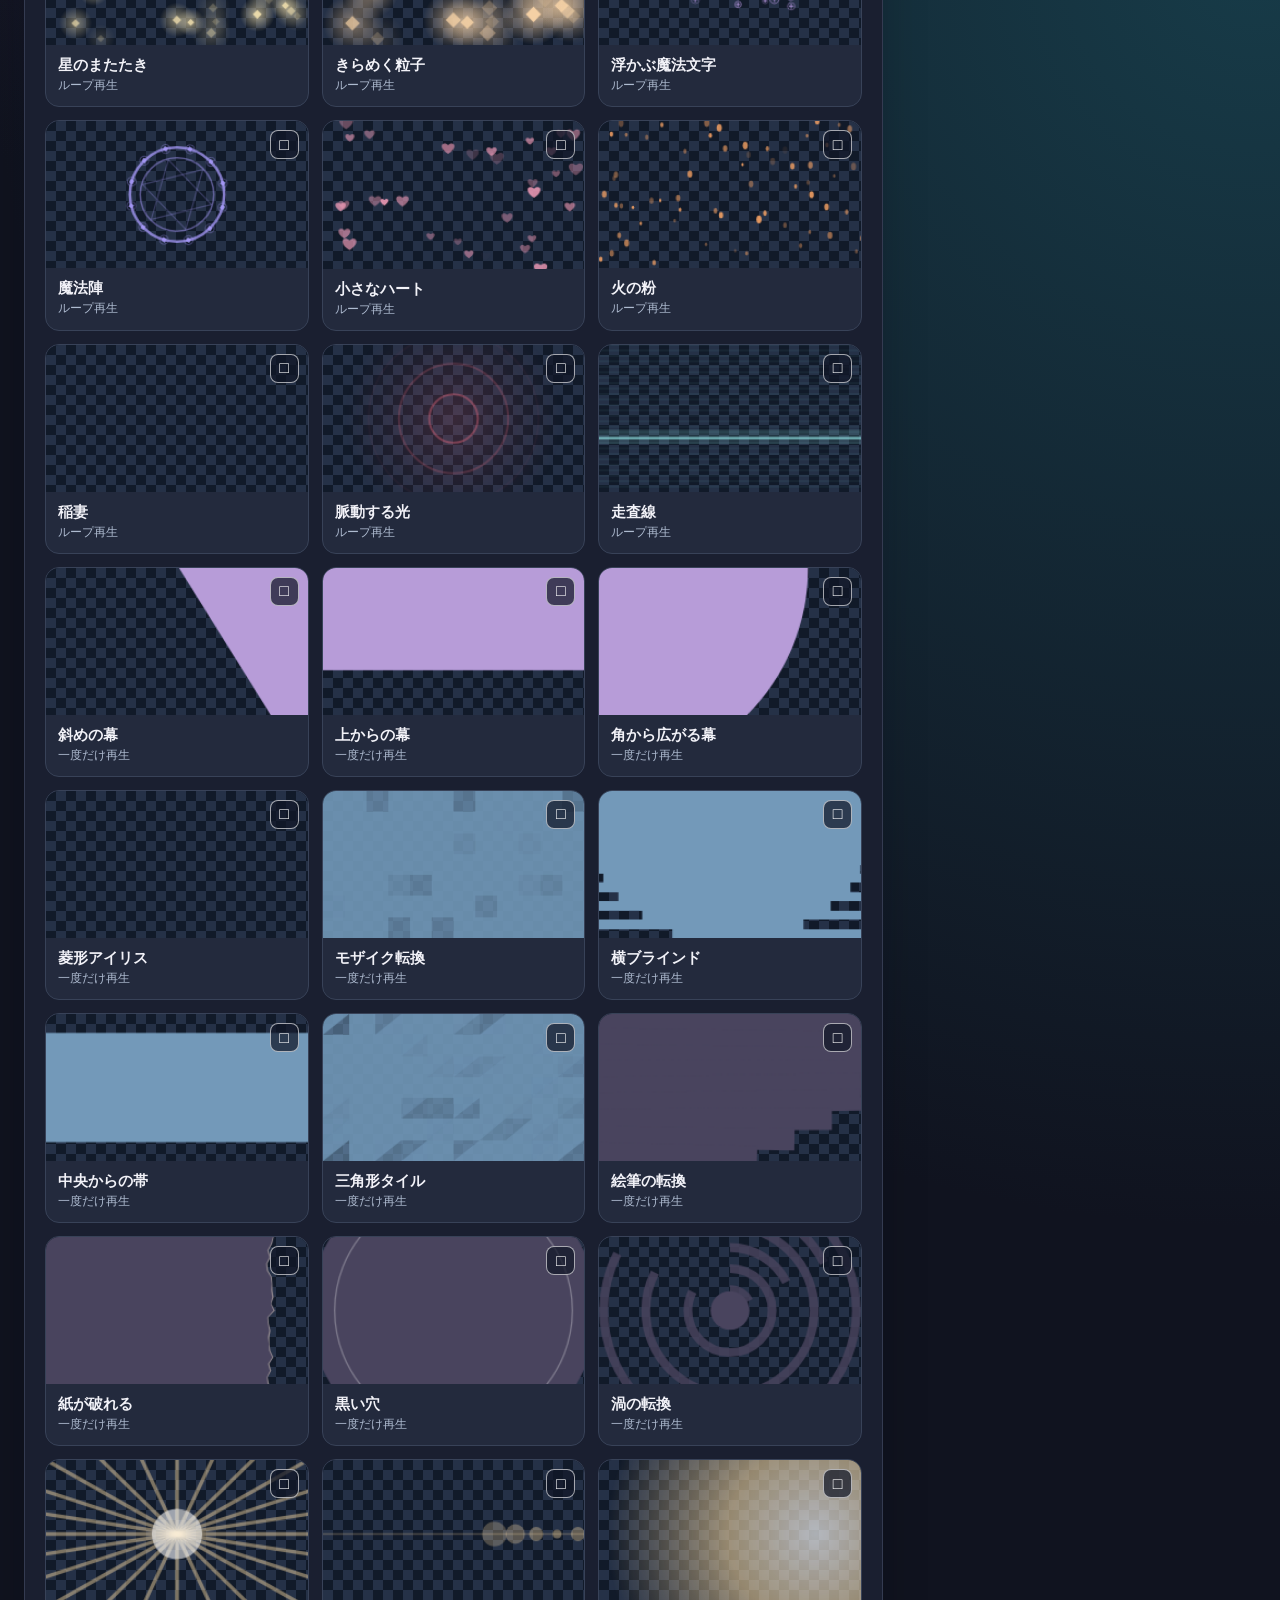
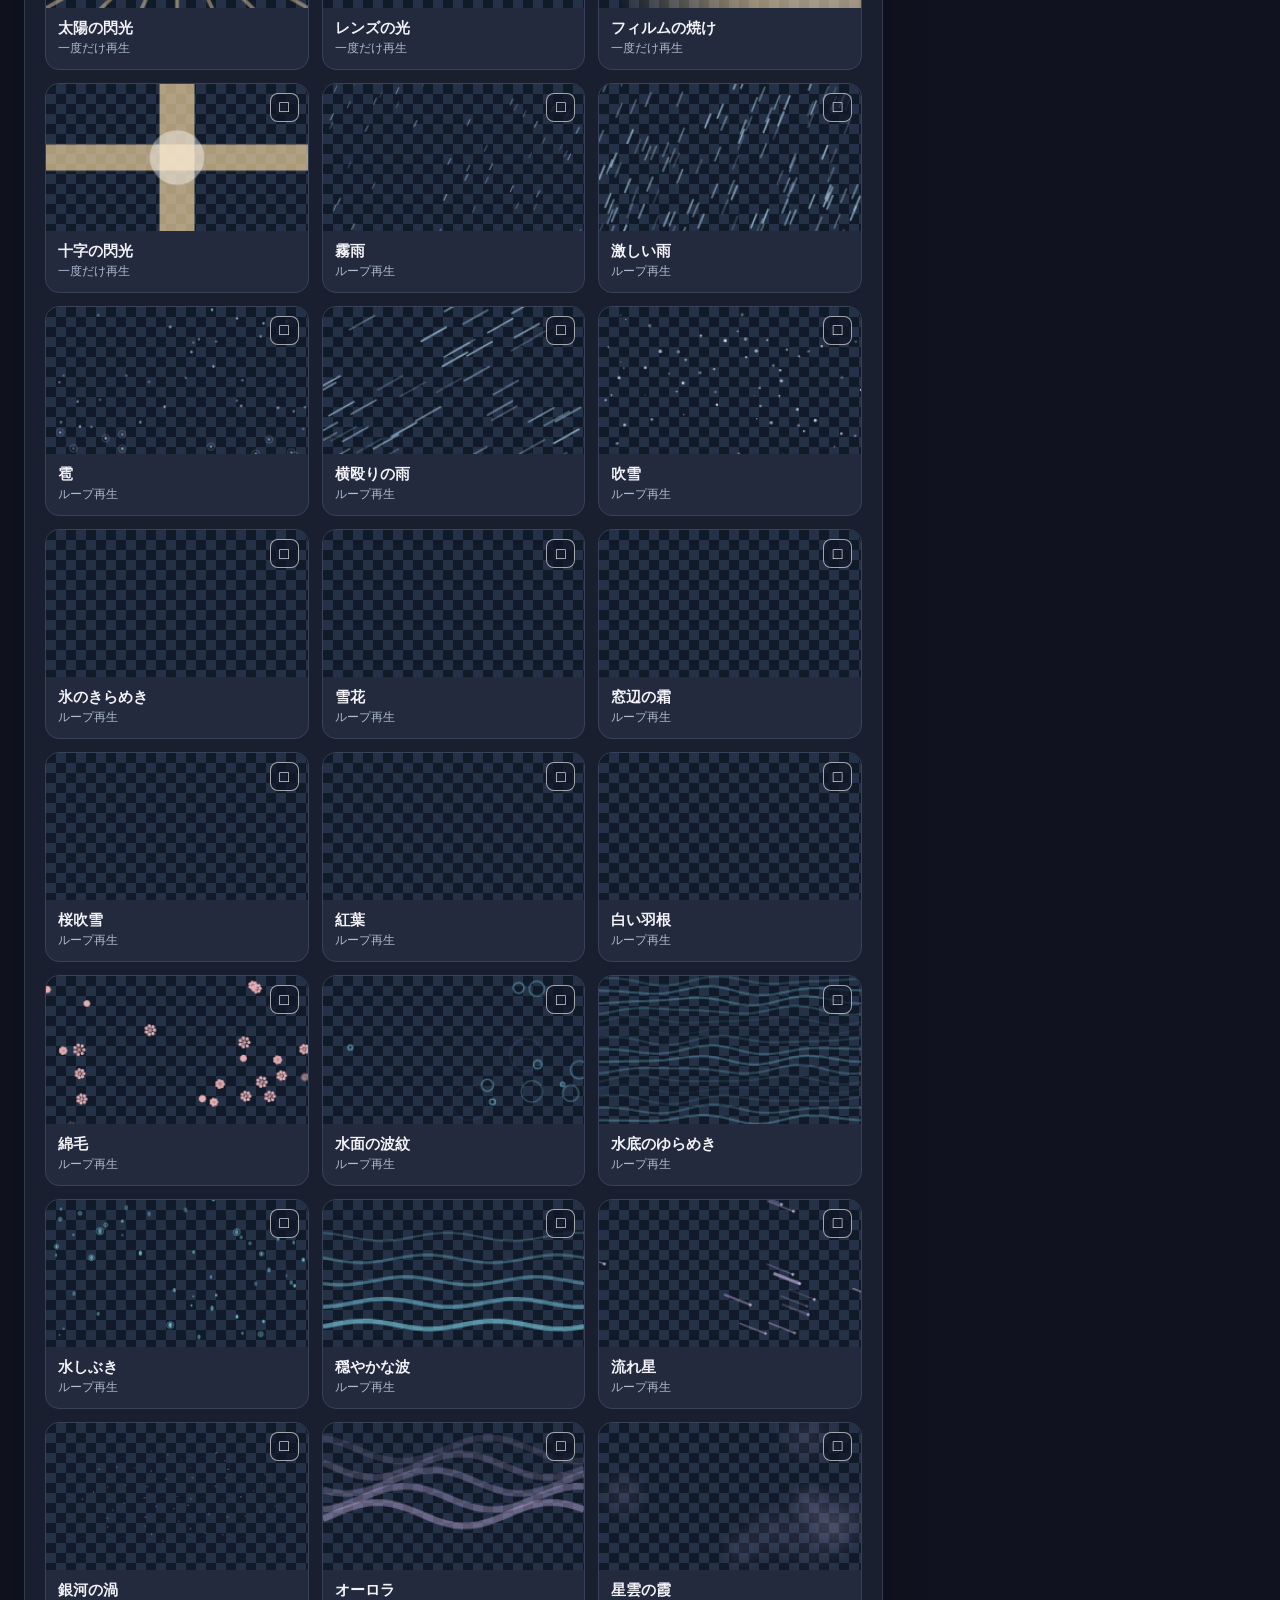
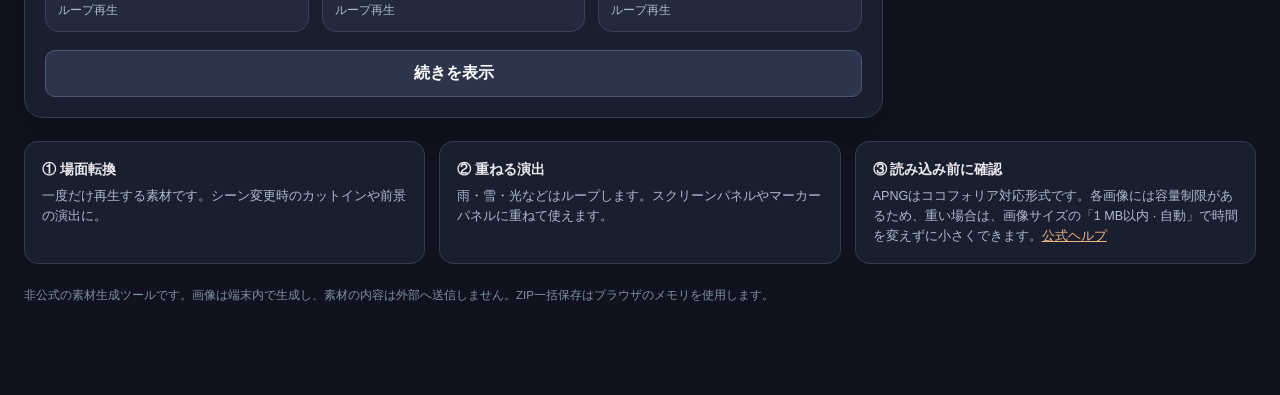
==== commit 97a249a0: "ページめくりを、紙の角が持ち上がって弧を描く立体的な24fpsの演出に変更" ====
--- a/apng/index.html
+++ b/apng/index.html
@@ -229,11 +229,11 @@
 ];
 function matteInfo(kind,style,dir,pair){
   const page=kind==='page',open=kind==='open',side=dir>0?'右':'左';
-  const motion=page?(style==='top'?side+'上の角':style==='bottom'?side+'下の角':side+'端')+'を持ち上げると、斜めの折り目に沿って紙の裏が三角に返り、最後に白い一枚が広がります。':
+  const motion=page?(style==='top'?side+'上の角':style==='bottom'?side+'下の角':side+'端')+'が手前に浮き、紙が弓なりにしなります。裏面が返ると、下の白いページが現れます。':
     open?'黒一色から、中央のすき間が両端に広がり、最後は全面が透明になります。':'透明な画面の左右から黒い面が中央に集まり、すき間が閉じたら黒一色で止まります。';
   const extra=style==='linear'?' 一定の速さで動きます。':style==='twoSteps'?' 途中で短く止まり、そのまま同じ方向に進みます。':'';
   return {matte:{kind,style,dir,pair},color:page?'#ffffff':'#000000',once:true,desc:motion+extra,
-    tags:'シーン切り替え シーン切替 シーントランジション 場面転換 背景透過 透明 無地 単色 ワイプ '+(page?'本 ほん 白 白い 白背景 白一色 ページ 頁 捲る 捲れる めくる ページめくり 紙 カール 折り返し 三角 折り目 紙の裏 '+side:open?'黒 黒背景 黒一色 ドア とびら 扉が開く 開ける あく ひらく 中央から左右 明転':'黒 黒背景 黒一色 ドア とびら 扉が閉まる 閉じる 閉める しまる しめる 左右 両端から中央 暗転')}
+    tags:'シーン切り替え シーン切替 シーントランジション 場面転換 背景透過 透明 無地 単色 ワイプ '+(page?'本 ほん 白 白い 白背景 白一色 ページ 頁 捲る 捲れる めくる ページめくり 紙 カール 折り返し しなる 折り目 紙の裏 反り '+side:open?'黒 黒背景 黒一色 ドア とびら 扉が開く 開ける あく ひらく 中央から左右 明転':'黒 黒背景 黒一色 ドア とびら 扉が閉まる 閉じる 閉める しまる しめる 左右 両端から中央 暗転')}
 }
 for(const [id,exportKey,name,kind,style,dir,pair] of matteEntries)
   presets.push({id,name,exportKey,category:'transition',stageNew:true,...matteInfo(kind,style,dir,pair)});
@@ -253,6 +253,7 @@
   ['fx_eyelids_5','lid','閉じたまぶたが開ききると、背景だけが見えます。']
 ];
 for(const [id,cutMode,desc,color] of directedCuts){const p=presets.find(item=>item.id===id);Object.assign(p,{cutMode,desc});if(color)p.color=color}
+function effectFps(p){return p.matte?.kind==='page'?24:12}
 function onePlay550(p){return p.category==='transition'||!!p.once}
 const $=id=>document.getElementById(id), byId=Object.fromEntries(presets.map(p=>[p.id,p]));
 const state={active:'curtain',filter:'all',chosen:new Set(),visible:new Set(),busy:false};
@@ -1127,64 +1128,112 @@
     if(matteSheets.size>=6)matteSheets.delete(matteSheets.keys().next().value);matteSheets.set(key,s)}
   return s
 }
-// Cross-sections of a single sheet: the long sloping hinge, the lifted corner
-// outside it, and the short contact shadow cast on the white paper beneath.
-const curlPaperTones=Float64Array.from({length:256},(_,i)=>{
-  const q=i/255;return .23+.56*q+.25*Math.sin(Math.PI*q)-.22*Math.exp(-(((q-.18)/.10)**2))
-});
-const curlContact=Float64Array.from({length:256},(_,i)=>{const q=i/255;return (1-q)**2*Math.exp(-2.5*q)});
+// A single rectangular leaf. Paper coordinates are in page widths (so the
+// curvature is isotropic). The spine stays flat. A short cylindrical bend and
+// a longer, gentler arc turn the free end without stretching its material.
+const leafBuffers=new Map();
+const leafShadow=Float64Array.from({length:256},(_,i)=>{const x=i/255;return (1-x)*(1-x)*Math.exp(-2.4*x)});
+function leafRow(v,h,u,style){
+  const corner=style==='bottom'||style==='top',quiet=style==='gentle',s=Math.sin(Math.PI*u);
+  const skew=(corner?.78:quiet?.415:.585)*s**.80*(1-u)**1.17;
+  const bow=(corner?.034:quiet?.018:.029)*s*(1-u)**.50;
+  const base=1-u-.055*u*(1-u),hinge=base+skew*(1-v)-bow*4*v*(1-v);
+  const slope=(-skew-4*bow*(1-2*v))/h, nx=1/Math.hypot(1,slope),ny=-slope*nx;
+  const extent=Math.max(0,(1-hinge)*nx);
+  const radius=(corner?.098:quiet?.079:.093)*(s**.92)*(.49+.51*ease((u-.19)/.40))*(1.11-.33*v**1.3);
+  const theta=2.16+.97*ease(u)+(.15*v-.06)*s;
+  const curve=Math.min(extent,radius*theta),a=radius>0?curve/radius:0;
+  const tail=Math.max(0,extent-curve);
+  const tailAngle=(Math.PI+.19*s-a)*ease(clamp(tail/(quiet?.55:.47)));
+  return {v,h,u,s,hinge,nx,ny,extent,radius,curve,a,tail,tailAngle}
+}
+function leafPoint(r,l){
+  const {v,h,nx,ny,radius,curve,a,tail,tailAngle}=r;
+  if(r.extent<=0)return {x:1,y:v*h,z:0,ang:0};
+  const after=Math.max(0,l-curve),ang=after>0&&tail>0?a+tailAngle*after/tail:Math.min(a,l/Math.max(1e-12,radius));
+  let f=radius*Math.sin(Math.min(ang,a)),z=radius*(1-Math.cos(Math.min(ang,a)));
+  if(after>0){
+    if(Math.abs(tailAngle)<.00001){f+=after*Math.cos(a);z+=after*Math.sin(a)}
+    else{const rt=tail/tailAngle;f+=rt*(Math.sin(ang)-Math.sin(a));z+=rt*(Math.cos(a)-Math.cos(ang))}
+  }
+  const materialX=r.hinge+l/nx,diff=f-l,k=1/(1-.25*z);
+  return {x:.44+(materialX+nx*diff-.44)*k,y:.46*h+(v*h+ny*diff-.38*z-.46*h)*k,z,ang}
+}
+// Store alpha and premultiplied ink separately. Supersample the silhouette and
+// depth-test both sides of the turning page so a face cannot cut through the tip.
+function leafBuffer(w,h){
+  const key=w+'x'+h;let b=leafBuffers.get(key);if(b)return b;
+  if(leafBuffers.size>=2)leafBuffers.delete(leafBuffers.keys().next().value);
+  const W=w*2,H=h*2;b={W,H,coat:new Uint16Array(W*H),z:new Float32Array(W*H)};leafBuffers.set(key,b);return b
+}
+function leafTriangle(b,p,q,r){
+  if(q[1]<p[1]){const k=p;p=q;q=k}if(r[1]<q[1]){const k=q;q=r;r=k}if(q[1]<p[1]){const k=p;p=q;q=k}
+  const ax=p[0],ay=p[1],bx=q[0],by=q[1],cx=r[0],cy=r[1],lx=cx-ax,ly=cy-ay,sx=bx-ax,sy=by-ay;
+  const det=sx*ly-lx*sy;
+  if(Math.abs(det)<.000001||ly<.000001)return;
+  const j0=Math.max(0,Math.ceil(ay-.5)),j1=Math.min(b.H,Math.ceil(cy-.5));if(j1<=j0)return;
+  const iz=1/det, zx=((q[2]-p[2])*ly-(r[2]-p[2])*sy)*iz,zy=(sx*(r[2]-p[2])-lx*(q[2]-p[2]))*iz;
+  const axx=((q[3]-p[3])*ly-(r[3]-p[3])*sy)*iz,ayy=(sx*(r[3]-p[3])-lx*(q[3]-p[3]))*iz;
+  const dx=((q[4]-p[4])*ly-(r[4]-p[4])*sy)*iz,dy=(sx*(r[4]-p[4])-lx*(q[4]-p[4]))*iz;
+  const ab=sy?sx/sy:0,bc=cy!==by?(cx-bx)/(cy-by):0,ac=lx/ly,Z=b.z,C=b.coat,W=b.W;
+  const opaque=p[3]===255&&q[3]===255&&r[3]===255,clear=p[3]===0&&q[3]===0&&r[3]===0;
+  for(let y=j0;y<j1;y++){
+    const py=y+.5,off=py-ay,long=ax+off*ac,short=py<by?ax+off*ab:bx+(py-by)*bc;
+    const l=Math.max(0,Math.ceil(Math.min(long,short)-.5)),rr=Math.min(W,Math.ceil(Math.max(long,short)-.5));if(rr<=l)continue;
+    const start=l+.5-ax;let z0=p[2]+zx*start+zy*off,dk=p[4]+dx*start+dy*off,i=y*W+l,stop=i+rr-l;
+    if(opaque){for(;i<stop;i++,z0+=zx,dk+=dx)if(z0>=Z[i]){Z[i]=z0;C[i]=65280|((dk+.5)|0)}}
+    else if(clear){for(;i<stop;i++,z0+=zx)if(z0>=Z[i]){Z[i]=z0;C[i]=0}}
+    else{let a0=p[3]+axx*start+ayy*off;for(;i<stop;i++,z0+=zx,dk+=dx,a0+=axx)if(z0>=Z[i]){Z[i]=z0;C[i]=(((a0+.5)|0)<<8)|((dk+.5)|0)}}
+  }
+}
 function mattePage(g,w,h,u,style,dir,level){
-  if(u<=0)return;
-  if(u>=1){g.fillStyle='#ffffff';g.fillRect(0,0,w,h);return}
-  const {im,words}=matteSurface(g,w,h),bytes=im.data;
-  const high=style==='top',corner=high||style==='bottom',gentle=style==='gentle',mirror=dir<0;
-  const lift=Math.sin(Math.PI*u),bend=w*lift,center=w*(1-u),slant=corner?.47:gentle?.27:.33;
-  const pivot=corner?.53:gentle?.55:.58;
-  const join=(corner?.29:gentle?.58:.525)+.038*(1-lift),tip=join+(corner?.16:gentle?.12:.085);
-  const reach=(corner?.242:gentle?.144:.163)*bend*(.90+.10*lift),shade=(level<=1?0:level>=3?67:41)*lift;
-  const cut=new Float64Array(5),creases=new Float64Array(5);
-  function section(v,i){
-    const a=high?1-v:v;
-    const hinge=center+bend*(slant*(pivot-a)+.014*Math.sin(Math.PI*2*a));
-    let depth=0;
-    if(a>join){
-      const v1=(a-join)/(tip-join),v2=(1-a)/(1-tip);
-      const head=v1<1?v1*(1.28-.28*v1):1+.72*(v1-1),tail=v2*(.79+.21*v2);
-      const round=Math.max(0,.09-Math.abs(head-tail));
-      depth=reach*Math.max(0,Math.min(head,tail)-round*round/.36);
+  if(u<=0)return;if(u>=1){g.fillStyle='#ffffff';g.fillRect(0,0,w,h);return}
+  const buf=leafBuffer(w,h),{W,H,coat,z}=buf,ratio=h/w,lift=Math.sin(Math.PI*u);
+  const ink=(level<=1?0:level>=3?78:50)*Math.min(1,lift*2.8);
+  z.fill(-1);const M=36,arcN=20,tailN=12,grid=[];
+  // Lay down the newly exposed white page. Its contact shadow lies entirely
+  // on that surface; no shadow or background is painted into untouched space.
+  for(let j=0;j<H;j++){
+    const rr=leafRow((j+.5)/H,ratio,u,style),h0=rr.hinge*W,rad=rr.radius*W,span=clamp(rr.extent/(rr.radius*2.4+.0001));
+    const start=Math.max(0,Math.min(W,Math.ceil(h0-.5))),foot=h0+rad*.82,blur=rad*(1.05+.23*span)+.7;
+    const stop=Math.max(start,Math.min(W,Math.ceil(foot+blur))),row=j*W;
+    coat.fill(0,row,row+start);coat.fill(65280,row+start,row+W);
+    if(ink&&span>0)for(let i=start;i<stop;i++){const d=clamp((i+.5-foot)/blur);coat[row+i]=65280|Math.round(ink*.58*span*leafShadow[(d*255+.5)|0])}
+  }
+  for(let j=0;j<=M;j++){
+    const v=j/M,rr=leafRow(v,ratio,u,style),verts=[[Math.min(1,rr.hinge)*W-2,v*H,0,0,0]];
+    for(let i=0;i<=arcN+tailN;i++){
+      const l=i<=arcN?rr.curve*i/arcN:rr.curve+rr.tail*(i-arcN)/tailN,pt=leafPoint(rr,l),ang=pt.ang;
+      // Make the roll opaque before the projected tangent: two overlapping white faces
+      // must not leave a dotted transparent seam over the newly exposed page.
+      const alpha=255*ease((ang-.57)/.38);
+      const back=Math.max(0,-Math.cos(ang));
+      const freeLight=.14*Math.exp(-(((rr.extent-l)/(.024+.038*lift))**2));
+      const shade=ink*Math.max(0,.16+.76*(1-back)**.86+.15*Math.sin(ang)**2+.14*Math.min(1,pt.z/.16)-.12*back*v-freeLight);
+      verts.push([pt.x*W,pt.y*W,pt.z,alpha,shade*alpha/255]);
     }
-    creases[i]=hinge;cut[i]=hinge-depth;
-  }
-  const bounded=x=>Math.max(0,Math.min(w,x)),sub=[.125,.375,.625,.875,.5];
+    if(j){const prev=grid[j-1];for(let i=0;i<verts.length-1;i++){
+      leafTriangle(buf,prev[i],prev[i+1],verts[i+1]);leafTriangle(buf,prev[i],verts[i+1],verts[i])
+    }}grid.push(verts)
+  }
+  const s=matteSurface(g,w,h),words=s.words,flip=dir<0,high=style==='top';
   for(let y=0;y<h;y++){
-    for(let j=0;j<5;j++)section((y+sub[j])/h,j);
-    const outer=cut[4],hinge=creases[4],strip=hinge-outer,row=y*w;
-    const feather=Math.min(strip*.36,bend*.035),contact=(strip>0&&shade)?Math.min(1,strip/(w*.027)):0;
-    const lo=Math.min(cut[0],cut[1],cut[2],cut[3]),hi=Math.max(cut[0],cut[1],cut[2],cut[3]);
-    const start=bounded(Math.floor(lo)),aaEnd=bounded(Math.ceil(hi));
-    const stop=shade?Math.max(aaEnd,bounded(Math.ceil(hinge+feather))):aaEnd;
-    if(!mirror){words.fill(0,row,row+start);words.fill(0xffffffff,row+stop,row+w)}
-    else{words.fill(0xffffffff,row,row+w-stop);words.fill(0,row+w-start,row+w)}
-    for(let x=start;x<stop;x++){
-      const i=row+(mirror?w-1-x:x),xc=x+.5;
-      const alpha=x>=aaEnd?255:Math.round(63.75*(clamp(x+1-cut[0])+clamp(x+1-cut[1])+clamp(x+1-cut[2])+clamp(x+1-cut[3])));
-      if(!alpha){words[i]=0;continue}
-      let tone=255;
-      if(shade&&strip>.001){
-        const underside=curlPaperTones[Math.round(255*clamp((xc-outer)/strip))],dist=xc-hinge;
-        const penumbra=feather>.001&&dist<feather?curlContact[Math.round(255*clamp(dist/feather))]*.67:0;
-        const mix=clamp(.5+dist);
-        tone-=Math.round(shade*contact*((1-mix)*underside+mix*penumbra));
-      }
-      if(alpha===255&&tone===255){words[i]=0xffffffff;continue}
-      const k=i*4;bytes[k]=bytes[k+1]=bytes[k+2]=tone;bytes[k+3]=alpha
+    const j=2*y*W,outRow=(high?h-1-y:y)*w;let ix=outRow+(flip?w-1:0),step=flip?-1:1;
+    for(let x=0;x<w;x++,ix+=step){
+      const k=j+2*x,a=coat[k],b=coat[k+1],c=coat[k+W],d=coat[k+W+1];
+      if(a===b&&a===c&&a===d){if(!a){words[ix]=0;continue}if(a===65280){words[ix]=0xffffffff;continue}}
+      const sum=(a>>>8)+(b>>>8)+(c>>>8)+(d>>>8),alpha=(sum+2)>>2;
+      if(!alpha){words[ix]=0;continue}
+      const tone=255-Math.min(255,Math.round(255*((a&255)+(b&255)+(c&255)+(d&255))/sum));
+      words[ix]=(alpha<<24)|(tone*0x010101)
     }
   }
-  g.putImageData(im,0,0)
+  g.putImageData(s.im,0,0)
 }
 function drawMatte(g,p,t,w,h,density){
-  const m=p.matte,u=matteTime(t,m.style);
-  if(m.kind==='page'){mattePage(g,w,h,u,m.style,m.dir,density);return}
+  const m=p.matte;
+  if(m.kind==='page'){const s=clamp((t-.025)/.865);mattePage(g,w,h,.36*s+.64*ease(s),m.style,m.dir,density);return}
+  const u=matteTime(t,m.style);
   const covered=m.kind==='open'?1-u:u;
   if(covered<=0)return;
   g.fillStyle='#000000';
@@ -1312,7 +1361,7 @@
 
 const preview=$('preview'),pctx=preview.getContext('2d');
 const playback550={playing:true,epoch:null,frame:0,cardTick:-1};
-function frameCount550(){return Math.round(12*Number($('duration').value))}
+function frameCount550(){return Math.round(effectFps(byId[state.active])*Number($('duration').value))}
 function paintPreview550(){const n=frameCount550(),i=playback550.frame,p=byId[state.active];drawEffect(pctx,p,i/n,preview.width,preview.height,$('color').value,Number($('density').value));const descr=`${i+1} / ${n}`;$('previewFrame').max=n-1;$('previewFrame').value=i;$('previewFrame').setAttribute('aria-valuetext',descr+' コマ');$('frameLabel').value=descr}
 function playing550(on){
   playback550.playing=on;playback550.epoch=null;const end=onePlay550(byId[state.active])&&playback550.frame===frameCount550()-1;
@@ -1327,8 +1376,8 @@
 $('previewFrame').addEventListener('input',()=>{playback550.frame=Number($('previewFrame').value);playing550(false);paintPreview550()});
 function animate(ts){
   if(playback550.playing){
-    if(playback550.epoch===null)playback550.epoch=ts-playback550.frame*1000/12;
-    const n=frameCount550(),elapsed=Math.max(0,Math.floor((ts-playback550.epoch)*12/1000+.00001)),once=onePlay550(byId[state.active]);
+    const fps=effectFps(byId[state.active]);if(playback550.epoch===null)playback550.epoch=ts-playback550.frame*1000/fps;
+    const n=frameCount550(),elapsed=Math.max(0,Math.floor((ts-playback550.epoch)*fps/1000+.00001)),once=onePlay550(byId[state.active]);
     const frame=once?Math.min(n-1,elapsed):elapsed%n;
     if(frame!==playback550.frame){playback550.frame=frame;paintPreview550()}
     if(once&&elapsed>=n)playing550(false)
@@ -1355,7 +1404,7 @@
     if(size<=64)throw Error('設定した容量に収まりませんでした');
     size=Math.max(64,Math.min(size-16,Math.floor(size*Math.sqrt(budget/result.size)*.95/16)*16))}
 }
-async function encodeApng550(p,opts,onProgress){const width=opts.size,height=Math.round(width*9/16),fps=12,frames=Math.round(opts.duration*fps),canvas=document.createElement('canvas');canvas.width=width;canvas.height=height;const ctx=canvas.getContext('2d',{willReadFrequently:false});let parts=[new Uint8Array([137,80,78,71,13,10,26,10])],seq=0,header=null;const packets=[];for(let i=0;i<frames;i++){drawEffect(ctx,p,i/frames,width,height,opts.color,opts.density);let png=await toPng(canvas);if(!header)header=png.header;packets.push(png.data);if(i%4===0)onProgress(i+1,frames);await new Promise(resolve=>setTimeout(resolve,0))}parts.push(chunk('IHDR',header),chunk('acTL',concat([u32(frames),u32(onePlay550(p)?1:0)])));for(let i=0;i<frames;i++){let control=concat([u32(seq++),u32(width),u32(height),u32(0),u32(0),new Uint8Array([0,1,0,fps,0,0])]);parts.push(chunk('fcTL',control));parts.push(i===0?chunk('IDAT',packets[i]):chunk('fdAT',concat([u32(seq++),packets[i]])))}parts.push(chunk('IEND',new Uint8Array()));return new Blob(parts,{type:'image/png'})}
+async function encodeApng550(p,opts,onProgress){const width=opts.size,height=Math.round(width*9/16),fps=effectFps(p),frames=Math.round(opts.duration*fps),canvas=document.createElement('canvas');canvas.width=width;canvas.height=height;const ctx=canvas.getContext('2d',{willReadFrequently:false});let parts=[new Uint8Array([137,80,78,71,13,10,26,10])],seq=0,header=null;const packets=[];for(let i=0;i<frames;i++){drawEffect(ctx,p,i/frames,width,height,opts.color,opts.density);let png=await toPng(canvas);if(!header)header=png.header;packets.push(png.data);if(i%4===0)onProgress(i+1,frames);await new Promise(resolve=>setTimeout(resolve,0))}parts.push(chunk('IHDR',header),chunk('acTL',concat([u32(frames),u32(onePlay550(p)?1:0)])));for(let i=0;i<frames;i++){let control=concat([u32(seq++),u32(width),u32(height),u32(0),u32(0),new Uint8Array([0,1,0,fps,0,0])]);parts.push(chunk('fcTL',control));parts.push(i===0?chunk('IDAT',packets[i]):chunk('fdAT',concat([u32(seq++),packets[i]])))}parts.push(chunk('IEND',new Uint8Array()));return new Blob(parts,{type:'image/png'})}
 function options(p){return{size:$('size').value==='auto'?'auto':Number($('size').value),duration:Number($('duration').value),density:p.matte?.kind==='page'?pageShade:p.matte?2:regularDensity,color:p.matte?p.color:p.id===state.active?$('color').value:p.color}}
 function save(blob,name){const a=document.createElement('a'),url=URL.createObjectURL(blob);a.href=url;a.download=name;document.body.append(a);a.click();a.remove();setTimeout(()=>URL.revokeObjectURL(url),60000)}
 async function sizeFor550(blob){const v=new DataView(await blob.slice(16,24).arrayBuffer());return [v.getUint32(0),v.getUint32(4)]}
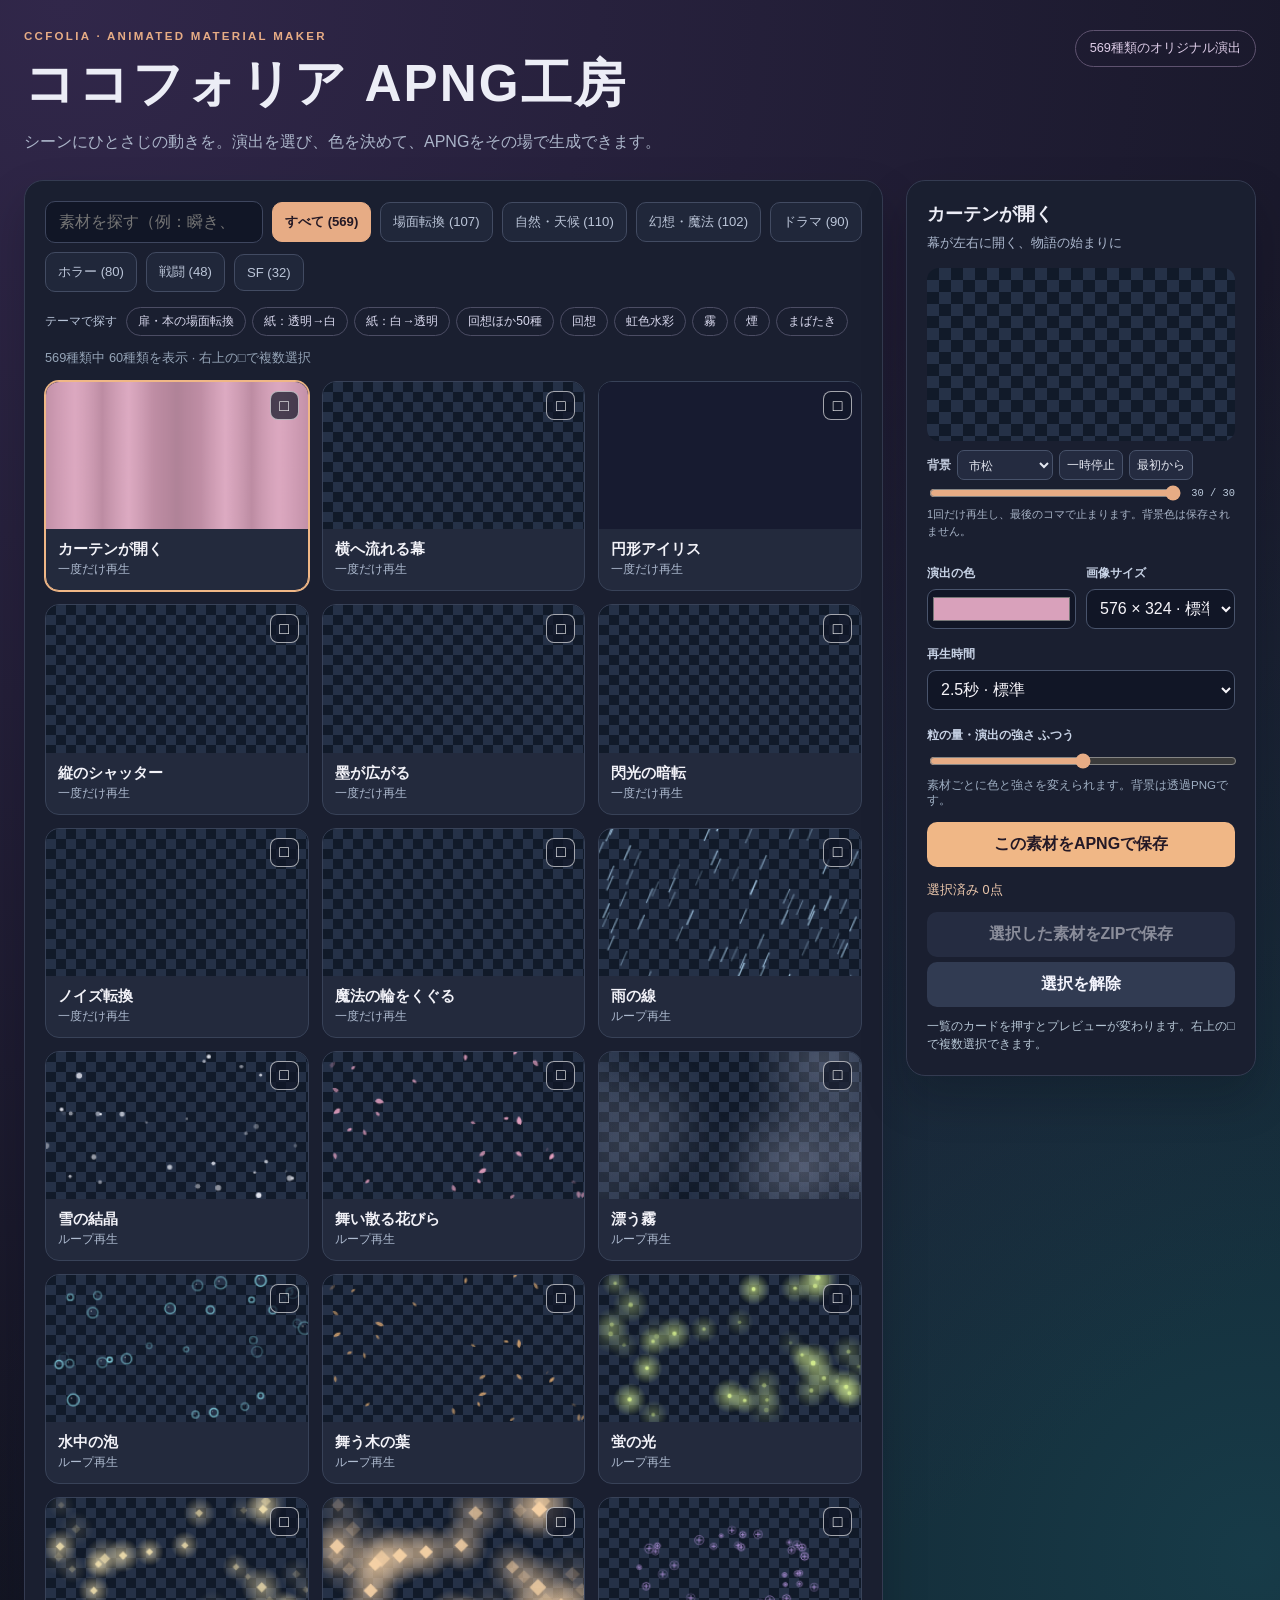
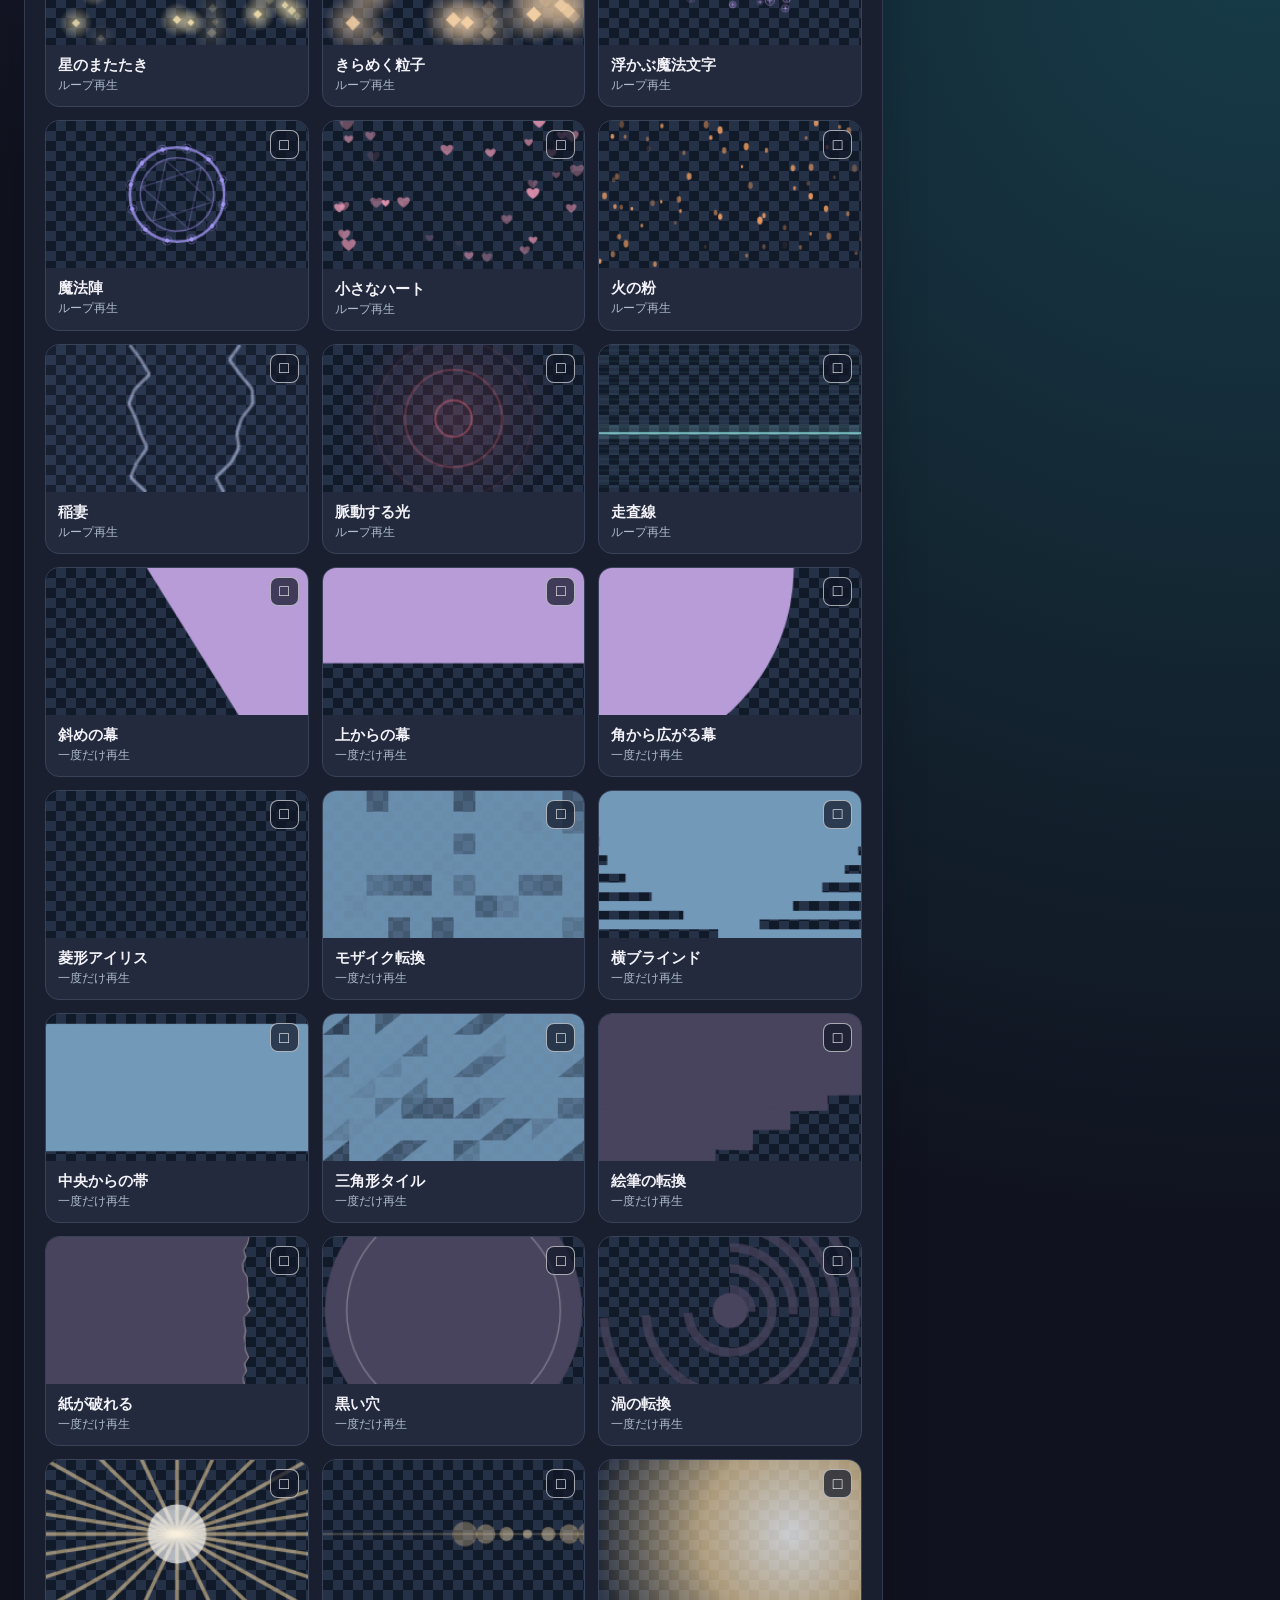
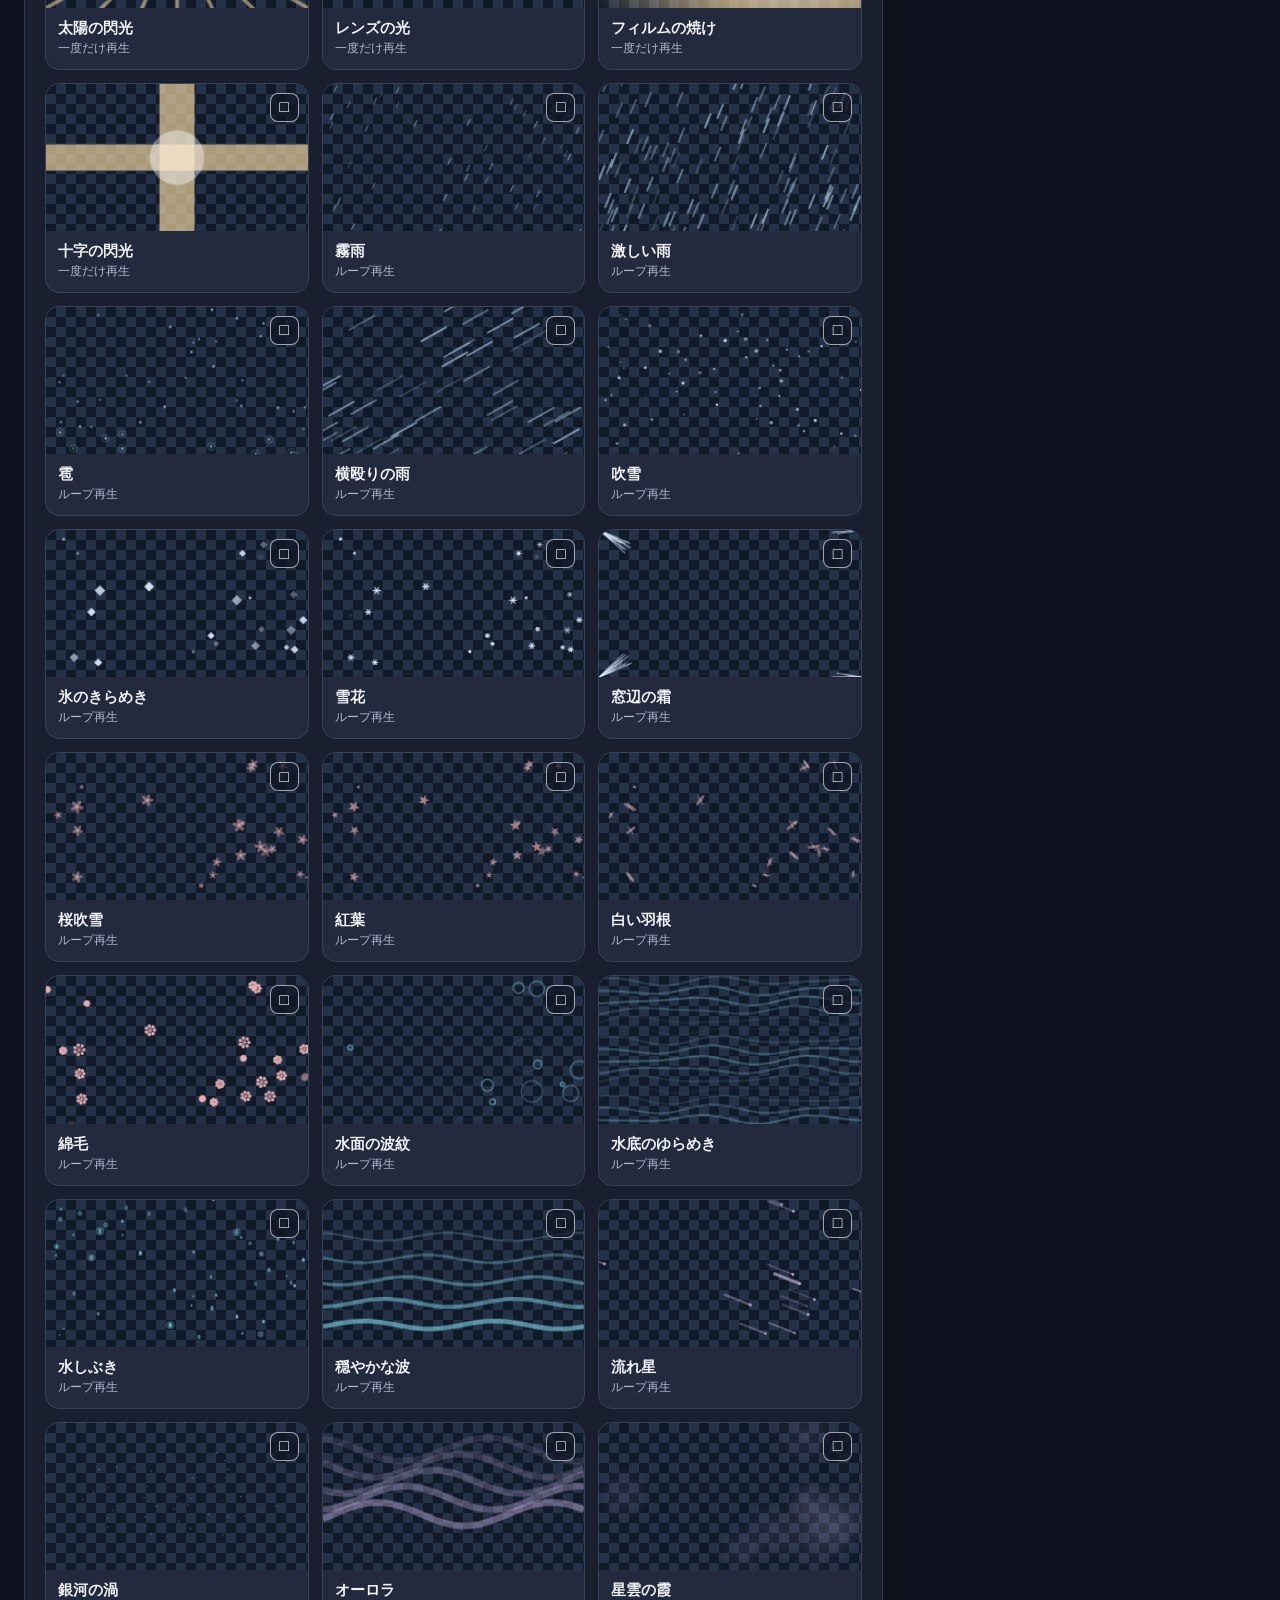
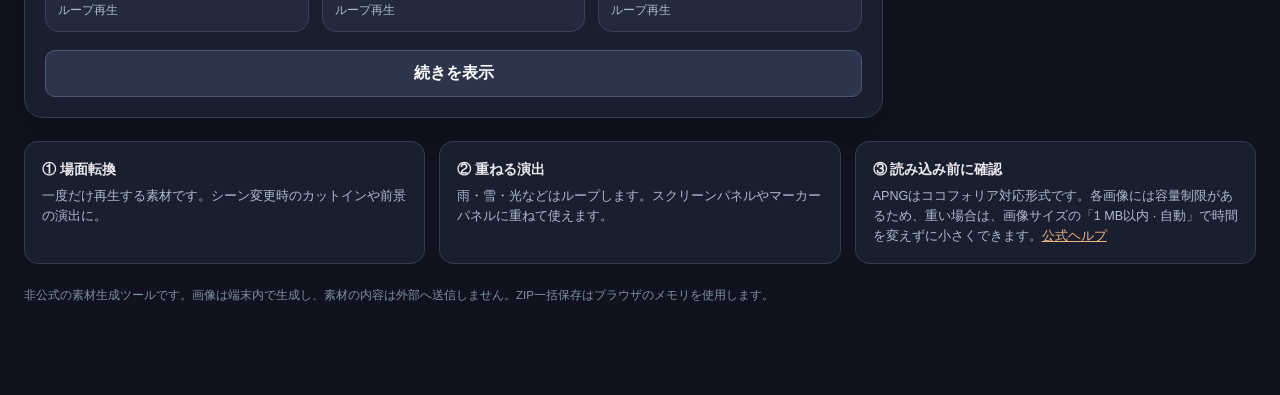
==== commit 2608caf1: "白から透明に戻るページめくりを追加し、対の素材を切り替えられるようにする" ====
--- a/apng/index.html
+++ b/apng/index.html
@@ -10,9 +10,9 @@
 </style>
 </head>
 <body><main class="wrap">
-<header class="top"><div><div class="eyebrow">CCFOLIA · ANIMATED MATERIAL MAKER</div><h1>ココフォリア APNG工房</h1><p class="lead">シーンにひとさじの動きを。演出を選び、色を決めて、APNGをその場で生成できます。</p></div><div class="pill"><span id="totalCount">562</span>種類のオリジナル演出</div></header>
-<div class="layout"><section class="library" aria-label="素材一覧"><div class="toolbar"><input id="search" class="search" type="search" placeholder="素材を探す（例：瞬き、思い出す、虹色）" aria-label="素材を検索"><button class="filter active" data-filter="all">すべて</button><button class="filter" data-filter="transition">場面転換</button><button class="filter" data-filter="weather">自然・天候</button><button class="filter" data-filter="fantasy">幻想・魔法</button><button class="filter" data-filter="dramatic">ドラマ</button><button class="filter" data-filter="horror">ホラー</button><button class="filter" data-filter="combat">戦闘</button><button class="filter" data-filter="cyber">SF</button></div><nav class="collections" aria-label="テーマ別の素材"><span>テーマで探す</span><a class="feature" href="#doors-books" data-feature="doors-books">扉・本の場面転換</a><a class="feature" href="#page-turn" data-feature="page-turn">紙をめくる</a><a class="feature" href="#new" data-feature="new">回想ほか50種</a><a class="feature" href="#recall" data-feature="recall">回想</a><a class="feature" href="#watercolor" data-feature="watercolor">虹色水彩</a><a class="feature" href="#mist" data-feature="mist">霧</a><a class="feature" href="#smoke" data-feature="smoke">煙</a><a class="feature" href="#blink" data-feature="blink">まばたき</a></nav><p class="count" id="count"></p><div class="cards" id="cards"></div><button id="loadMore" class="more" hidden>続きを表示</button></section>
-<aside class="panel"><h2 id="selectedTitle">カーテンが開く</h2><p id="selectedDescription">幕が左右に開く、物語の始まりに。</p><div class="previewbox" id="previewBox" data-backdrop="grid"><canvas id="preview" width="640" height="360" aria-label="選んだ演出のプレビュー"></canvas></div><div class="stage-cue" id="stageCue" hidden><span id="stageTiming"></span><button type="button" id="stagePair" hidden></button></div><div class="previewtools"><label for="backdrop">背景</label><select id="backdrop"><option value="grid" selected>市松</option><option value="light">明るい背景</option><option value="dark">暗い背景</option></select><button type="button" id="playPreview">一時停止</button><button type="button" id="restartPreview">最初から</button></div><div class="scrub"><input type="range" id="previewFrame" min="0" max="29" value="0" step="1" aria-label="プレビューのコマ"><output id="frameLabel" for="previewFrame">1 / 30</output></div><p class="previewnote" id="previewNote">プレビューは繰り返し再生します。背景色は保存されません。</p><div class="controlrow"><div><label for="color" id="colorLabel">演出の色</label><input id="color" type="color" value="#d9a1bb"></div><div><label for="size">画像サイズ</label><select id="size"><option value="auto">1 MB以内 · 自動</option><option value="384">384 × 216 · 軽量</option><option value="576" selected>576 × 324 · 標準</option><option value="768">768 × 432 · 高画質</option></select></div></div><label for="duration">再生時間</label><select id="duration"><option value="1.5">1.5秒 · 速い</option><option value="2.5" selected>2.5秒 · 標準</option><option value="4">4秒 · ゆっくり</option></select><div id="densityBlock"><label for="density"><span id="densityLabel">粒の量・演出の強さ</span> <span id="densityValue">ふつう</span></label><input id="density" type="range" min="1" max="3" value="2" step="1"></div><div class="hint" id="materialHint">素材ごとに色と強さを変えられます。背景は透過PNGです。</div><button id="downloadOne" class="primary">この素材をAPNGで保存</button><div class="selection" id="selection">選択済み 0点</div><button id="downloadZip" class="secondary" disabled>選択した素材をZIPで保存</button><button id="clearSelection" class="secondary" style="margin-top:5px">選択を解除</button><div id="status" class="status" role="status" aria-live="polite">一覧のカードを押すとプレビューが変わります。右上の□で複数選択できます。</div></aside></div>
+<header class="top"><div><div class="eyebrow">CCFOLIA · ANIMATED MATERIAL MAKER</div><h1>ココフォリア APNG工房</h1><p class="lead">シーンにひとさじの動きを。演出を選び、色を決めて、APNGをその場で生成できます。</p></div><div class="pill"><span id="totalCount">569</span>種類のオリジナル演出</div></header>
+<div class="layout"><section class="library" aria-label="素材一覧"><div class="toolbar"><input id="search" class="search" type="search" placeholder="素材を探す（例：瞬き、思い出す、虹色）" aria-label="素材を検索"><button class="filter active" data-filter="all">すべて</button><button class="filter" data-filter="transition">場面転換</button><button class="filter" data-filter="weather">自然・天候</button><button class="filter" data-filter="fantasy">幻想・魔法</button><button class="filter" data-filter="dramatic">ドラマ</button><button class="filter" data-filter="horror">ホラー</button><button class="filter" data-filter="combat">戦闘</button><button class="filter" data-filter="cyber">SF</button></div><nav class="collections" aria-label="テーマ別の素材"><span>テーマで探す</span><a class="feature" href="#doors-books" data-feature="doors-books">扉・本の場面転換</a><a class="feature" href="#page-turn" data-feature="page-turn">紙：透明→白</a><a class="feature" href="#page-reveal" data-feature="page-reveal">紙：白→透明</a><a class="feature" href="#new" data-feature="new">回想ほか50種</a><a class="feature" href="#recall" data-feature="recall">回想</a><a class="feature" href="#watercolor" data-feature="watercolor">虹色水彩</a><a class="feature" href="#mist" data-feature="mist">霧</a><a class="feature" href="#smoke" data-feature="smoke">煙</a><a class="feature" href="#blink" data-feature="blink">まばたき</a></nav><p class="count" id="count"></p><div class="cards" id="cards"></div><button id="loadMore" class="more" hidden>続きを表示</button></section>
+<aside class="panel"><h2 id="selectedTitle">カーテンが開く</h2><p id="selectedDescription">幕が左右に開く、物語の始まりに。</p><div class="previewbox" id="previewBox" data-backdrop="grid"><canvas id="preview" width="640" height="360" aria-label="選んだ演出のプレビュー"></canvas></div><div class="stage-cue" id="stageCue" hidden><span id="stageTiming"></span><button type="button" id="pageInverse" hidden></button><button type="button" id="stagePair" hidden></button></div><div class="previewtools"><label for="backdrop">背景</label><select id="backdrop"><option value="grid" selected>市松</option><option value="light">明るい背景</option><option value="dark">暗い背景</option></select><button type="button" id="playPreview">一時停止</button><button type="button" id="restartPreview">最初から</button></div><div class="scrub"><input type="range" id="previewFrame" min="0" max="29" value="0" step="1" aria-label="プレビューのコマ"><output id="frameLabel" for="previewFrame">1 / 30</output></div><p class="previewnote" id="previewNote">プレビューは繰り返し再生します。背景色は保存されません。</p><div class="controlrow"><div><label for="color" id="colorLabel">演出の色</label><input id="color" type="color" value="#d9a1bb"></div><div><label for="size">画像サイズ</label><select id="size"><option value="auto">1 MB以内 · 自動</option><option value="384">384 × 216 · 軽量</option><option value="576" selected>576 × 324 · 標準</option><option value="768">768 × 432 · 高画質</option></select></div></div><label for="duration">再生時間</label><select id="duration"><option value="1.5">1.5秒 · 速い</option><option value="2.5" selected>2.5秒 · 標準</option><option value="4">4秒 · ゆっくり</option></select><div id="densityBlock"><label for="density"><span id="densityLabel">粒の量・演出の強さ</span> <span id="densityValue">ふつう</span></label><input id="density" type="range" min="1" max="3" value="2" step="1"></div><div class="hint" id="materialHint">素材ごとに色と強さを変えられます。背景は透過PNGです。</div><button id="downloadOne" class="primary">この素材をAPNGで保存</button><div class="selection" id="selection">選択済み 0点</div><button id="downloadZip" class="secondary" disabled>選択した素材をZIPで保存</button><button id="clearSelection" class="secondary" style="margin-top:5px">選択を解除</button><div id="status" class="status" role="status" aria-live="polite">一覧のカードを押すとプレビューが変わります。右上の□で複数選択できます。</div></aside></div>
 <section class="help"><article><strong>① 場面転換</strong>一度だけ再生する素材です。シーン変更時のカットインや前景の演出に。</article><article><strong>② 重ねる演出</strong>雨・雪・光などはループします。スクリーンパネルやマーカーパネルに重ねて使えます。</article><article><strong>③ 読み込み前に確認</strong>APNGはココフォリア対応形式です。各画像には容量制限があるため、重い場合は、画像サイズの「1 MB以内 · 自動」で時間を変えずに小さくできます。<a href="https://docs.ccfolia.com/" target="_blank" rel="noopener">公式ヘルプ</a></article></section><p class="foot">非公式の素材生成ツールです。画像は端末内で生成し、素材の内容は外部へ送信しません。ZIP一括保存はブラウザのメモリを使用します。</p>
 </main><script>
 const presets=[
@@ -239,6 +239,28 @@
   presets.push({id,name,exportKey,category:'transition',stageNew:true,...matteInfo(kind,style,dir,pair)});
 for(const [id,kind,style,dir] of [['fx_doors500_0','open','softEnd',1],['fx_doors500_2','close','softEnd',1],['fx_doors500_4','page','gentle',1]]){
   Object.assign(presets.find(p=>p.id===id),matteInfo(kind,style,dir,null))
+}
+
+// Each reveal keeps its source leaf, its shading, and the same individual frames.
+const reversePages=[
+  ['stage_tale_forward','page_reveal_to_right','右へ'],
+  ['stage_tale_back','page_reveal_to_left','左へ'],
+  ['stage_manor_change','page_reveal_to_bottom_right','右下へ'],
+  ['stage_shoji_change','page_reveal_to_bottom_left','左下へ'],
+  ['stage_archive_change','page_reveal_to_top_right','右上へ'],
+  ['stage_diary_riffle','page_reveal_to_top_left','左上へ'],
+  ['fx_doors500_4','page_reveal_gentle_to_right','ゆるやかに右へ']
+];
+const reverseOf=new Map(reversePages.map(([source,id])=>[source,id]));
+for(const [source,id,direction] of reversePages){
+  const forward=presets.find(p=>p.id===source),m=forward.matte;
+  m.inverse=id;
+  const from=m.dir>0?'左':'右',to=m.dir>0?'右':'左';
+  presets.push({id,exportKey:id,name:'白いページをめくる｜'+direction,category:'transition',stageNew:true,once:true,color:forward.color,
+    desc:'白一色から、紙が'+direction+'めくれ、下の背景が見えてきます。紙と影が抜けたら、全面が透明のまま止まります。',
+    tags:forward.tags+' 白から透明 白→透明 白ー透明 背景を見せる 明転 戻す 逆再生 '+from+'から背景 '+to+'に戻る',
+    matte:{...m,reveal:true,inverse:source,pair:reverseOf.get(m.pair)||null}});
+  forward.tags+=' 透明から白 透明→白 透明ー白'
 }
 
 const directedCuts=[
@@ -1287,8 +1309,15 @@
   g.beginPath();g.rect(0,0,w,h);g.moveTo(w/2+r,h/2);g.arc(w/2,h/2,r,0,TAU,true);g.fill('evenodd')
 }
 
-function drawEffect(ctx,p,t,w,h,color,density=2){
-  ctx.globalCompositeOperation='source-over';ctx.globalAlpha=1;ctx.lineWidth=1;ctx.lineCap='butt';ctx.lineJoin='miter';ctx.clearRect(0,0,w,h);ctx.beginPath();if(p.matte){drawMatte(ctx,p,t,w,h,density);return}if(p.cutMode){drawDirectedCut(ctx,p,t,w,h,color);return}if(p.series){drawEdition550(ctx,p,t,w,h,color,density);return}const cx=w/2,cy=h/2,m=Math.min(w,h),n=Math.round(16*density),peak=Math.sin(Math.PI*clamp(t));
+function matteSampleTime(m,t,frameCount){
+  if(!m.reveal)return t;
+  // APNG and scrubber use i/count. Reverse the index, not 1-t: frame zero
+  // of the forward export must be the actual last frame of its companion.
+  if(frameCount>0){const i=Math.max(0,Math.min(frameCount-1,Math.round(t*frameCount)));return (frameCount-1-i)/frameCount}
+  return 1-clamp(t)
+}
+function drawEffect(ctx,p,t,w,h,color,density=2,frameCount=0){
+  ctx.globalCompositeOperation='source-over';ctx.globalAlpha=1;ctx.lineWidth=1;ctx.lineCap='butt';ctx.lineJoin='miter';ctx.clearRect(0,0,w,h);ctx.beginPath();if(p.matte){drawMatte(ctx,p,matteSampleTime(p.matte,t,frameCount),w,h,density);return}if(p.cutMode){drawDirectedCut(ctx,p,t,w,h,color);return}if(p.series){drawEdition550(ctx,p,t,w,h,color,density);return}const cx=w/2,cy=h/2,m=Math.min(w,h),n=Math.round(16*density),peak=Math.sin(Math.PI*clamp(t));
   switch(p.id){
   case 'curtain':{drapedCurtain550(ctx,t,w,h,color);break}
   case 'wipe':{let x=lerp(-w,w,t),grad=ctx.createLinearGradient(x-w*.35,0,x+w*.35,0);grad.addColorStop(0,rgba(color,0));grad.addColorStop(.35,rgba(color,.95));grad.addColorStop(.65,rgba(color,.95));grad.addColorStop(1,rgba(color,0));ctx.fillStyle=grad;ctx.fillRect(x-w*.35,0,w*.7,h);break}
@@ -1321,16 +1350,16 @@
 const categoryLabels={transition:'場面転換 シーン切り替え',weather:'自然 天候',fantasy:'幻想 魔法',dramatic:'ドラマ 感情 演出',horror:'ホラー 恐怖 怪異',combat:'戦闘 バトル',cyber:'SF サイバー'};
 function card(p){const el=document.createElement('button');el.type='button';el.className='card';el.dataset.id=p.id;el.innerHTML=`<canvas width="240" height="135" aria-hidden="true"></canvas><span class="check" aria-label="複数選択">□</span><span class="card-text"><span class="card-title"></span><span class="card-sub"></span></span>`;el.querySelector('.card-title').textContent=p.name;el.querySelector('.card-sub').textContent=p.matte?matteEnd(p):onePlay550(p)?'一度だけ再生':'ループ再生';if(p.matte){el.dataset.matte='yes';const c=el.querySelector('canvas');drawEffect(c.getContext('2d'),p,.455,c.width,c.height,p.color,2)}el.addEventListener('click',e=>{if(e.target.closest('.check')){toggle(p.id);return}choose(p.id)});return el}
 function appendCards(){let slice=matching.slice(visibleLimit,visibleLimit+60),newCards=slice.map(card);cards.append(...newCards);newCards.forEach(el=>observer.observe(el));visibleLimit+=slice.length;$('loadMore').hidden=visibleLimit>=matching.length;$('count').textContent=`${matching.length}種類中 ${visibleLimit}種類を表示 · 右上の□で複数選択`;updateCards()}
-const features550={'doors-books':p=>p.stageNew,'page-turn':p=>p.matte?.kind==='page',new:p=>!!p.series,recall:p=>p.series==='recall',watercolor:p=>p.series==='aquarelle',mist:p=>p.series==='mist',smoke:p=>p.series==='smoke',blink:p=>['eyelids','eyes500'].includes(p.newFamily)||p.id==='blinking_eye'};
+const features550={'doors-books':p=>p.stageNew,'page-turn':p=>p.matte?.kind==='page'&&!p.matte.reveal,'page-reveal':p=>!!p.matte?.reveal,new:p=>!!p.series,recall:p=>p.series==='recall',watercolor:p=>p.series==='aquarelle',mist:p=>p.series==='mist',smoke:p=>p.series==='smoke',blink:p=>['eyelids','eyes500'].includes(p.newFamily)||p.id==='blinking_eye'};
 function fold550(str){return str.normalize('NFKC').toLowerCase().replace(/[ァ-ヶ]/g,c=>String.fromCharCode(c.charCodeAt(0)-96)).replace(/瞬き|瞬く|またたき/g,'まばたき')}
 const search550=new Map(presets.map(p=>[p.id,fold550([p.name,p.desc,p.category,categoryLabels[p.category],p.tags||'',features550.blink(p)?'まばたき まぶた 瞼':''].join(' '))]));
-function find550(group,query,theme){const terms=fold550(query).trim().split(/\s+/).filter(Boolean);const hits=presets.filter(p=>(group==='all'||p.category===group)&&(!theme||features550[theme]?.(p))&&terms.every(term=>search550.get(p.id).includes(term)));if(group==='transition'||theme==='page-turn'||terms.some(v=>/扉|どあ|障子|片開き|両開き|本|めく|捲|ぺーじ|閉ま|閉じ|開く/.test(v)))hits.sort((a,b)=>Number(!!b.stageNew)-Number(!!a.stageNew));if(theme==='blink'||terms.includes('まばたき')){const rank=p=>p.newFamily==='eyelids'?0:p.newFamily==='eyes500'?1:2;hits.sort((a,b)=>rank(a)-rank(b))}return hits}
+function find550(group,query,theme){const terms=fold550(query).trim().split(/\s+/).filter(Boolean);const hits=presets.filter(p=>(group==='all'||p.category===group)&&(!theme||features550[theme]?.(p))&&terms.every(term=>search550.get(p.id).includes(term)));if(group==='transition'||theme==='page-turn'||theme==='page-reveal'||terms.some(v=>/扉|どあ|障子|片開き|両開き|本|めく|捲|ぺーじ|閉ま|閉じ|開く/.test(v)))hits.sort((a,b)=>Number(!!b.stageNew)-Number(!!a.stageNew));if(theme==='blink'||terms.includes('まばたき')){const rank=p=>p.newFamily==='eyelids'?0:p.newFamily==='eyes500'?1:2;hits.sort((a,b)=>rank(a)-rank(b))}return hits}
 function renderCards(){matching=find550(filter,$('search').value,feature);observer.disconnect();visibleCards.clear();visibleLimit=0;cards.replaceChildren();if(!matching.length){let d=document.createElement('div');d.className='empty';d.textContent='該当する素材がありません。検索語を変えてください。';cards.append(d);$('loadMore').hidden=true;$('count').textContent='0種類を表示';return}appendCards()}
 $('loadMore').addEventListener('click',appendCards);
 function updateCards(){for(const el of cards.querySelectorAll('.card')){let id=el.dataset.id;el.classList.toggle('active',id===state.active);el.querySelector('.check').textContent=state.chosen.has(id)?'✓':'□';el.querySelector('.check').classList.toggle('on',state.chosen.has(id))}}
 function toggle(id){state.chosen.has(id)?state.chosen.delete(id):state.chosen.add(id);$('selection').textContent=`選択済み ${state.chosen.size}点`;$('downloadZip').disabled=!state.chosen.size||state.busy;updateCards()}
 let regularDensity=Number($('density').value),pageShade=2;
-function matteEnd(p){return p.matte.kind==='close'?'透明 → 黒で停止':p.matte.kind==='open'?'黒 → 透明で停止':'透明 → 白で停止'}
+function matteEnd(p){return p.matte.kind==='close'?'透明 → 黒で停止':p.matte.kind==='open'?'黒 → 透明で停止':p.matte.reveal?'白 → 透明で停止':'透明 → 白で停止'}
 function densityCaption(p){const d=Number($('density').value);$('densityValue').textContent=(p.matte?.kind==='page'?['','なし','薄い','やや濃い']:['','控えめ','ふつう','多め'])[d]}
 function matteUI(p){
   const m=p.matte,page=m?.kind==='page';
@@ -1340,18 +1369,27 @@
   $('density').value=page?pageShade:regularDensity;densityCaption(p);
   $('previewNote').textContent=m?'1回だけ再生し、最後のコマで止まります。市松模様は透明部分の目印です。':onePlay550(p)?'1回だけ再生し、最後のコマで止まります。背景色は保存されません。':'プレビューは繰り返し再生します。背景色は保存されません。';
   $('materialHint').textContent=page?'影を「薄い」にすると折り返した紙の裏面が見えます。「なし」では白い形だけが残ります。':m?'黒い面だけの透過APNGです。':'素材ごとに色と強さを変えられます。背景は透過PNGです。';
+  const inverse=$('pageInverse');inverse.hidden=!m?.inverse;inverse.dataset.id=m?.inverse||'';
+  if(m?.inverse)inverse.textContent=m.reveal?'対の「透明→白」を見る':'対の「白→透明」を見る';
   if(!m)return;
   $('stageTiming').textContent=matteEnd(p);
   const button=$('stagePair');button.hidden=!m.pair;button.dataset.id=m.pair||'';
-  if(m.pair)button.textContent=page?'逆向きのページを見る':m.kind==='close'?'対になる「開く」を見る':'対になる「閉じる」を見る'
-}
-$('stagePair').addEventListener('click',()=>{const id=$('stagePair').dataset.id;if(!id)return;if(!matching.some(item=>item.id===id)){if(location.hash!=='#doors-books')history.pushState(null,'','#doors-books');applyFeature550('doors-books')}choose(id)});
+  if(m.pair)button.textContent=page?'左右を反転した素材を見る':m.kind==='close'?'対になる「開く」を見る':'対になる「閉じる」を見る'
+}
+function chooseLinkedCut(id){
+  const p=byId[id];if(!p)return;
+  if(matching.some(item=>item.id===id)){choose(id);return}
+  const target=p.matte?.kind==='page'?(p.matte.reveal?'page-reveal':'page-turn'):'doors-books';
+  if(location.hash!=='#'+target)history.pushState(null,'','#'+target);
+  applyFeature550(target,id)
+}
+for(const button of ['stagePair','pageInverse'])$(button).addEventListener('click',()=>chooseLinkedCut($(button).dataset.id));
 function choose(id){state.active=id;const p=byId[id];$('selectedTitle').textContent=p.name;$('selectedDescription').textContent=p.desc;$('color').value=p.color;matteUI(p);resetPreview550();updateCards()}
 function progress(message){$('status').textContent=message}
 function markFilters550(){document.querySelectorAll('.filter').forEach(b=>{const on=b.dataset.filter===filter;b.classList.toggle('active',on);b.setAttribute('aria-pressed',String(on))});document.querySelectorAll('.feature').forEach(a=>{if(a.dataset.feature===feature)a.setAttribute('aria-current','true');else a.removeAttribute('aria-current')})}
 function renderSelection550(){renderCards();if(matching.length&&!matching.some(p=>p.id===state.active))choose(matching[0].id)}
 function clearFeature550(){if(feature){feature='';if(location.hash)history.replaceState(null,'',location.pathname+location.search)}markFilters550()}
-function applyFeature550(key){feature=Object.hasOwn(features550,key)?key:'';filter='all';$('search').value='';markFilters550();renderCards();if(matching.length)choose(matching[0].id)}
+function applyFeature550(key,preferred=''){feature=Object.hasOwn(features550,key)?key:'';filter='all';$('search').value='';markFilters550();renderCards();if(matching.length)choose(matching.some(p=>p.id===preferred)?preferred:matching[0].id)}
 document.querySelectorAll('.filter').forEach(b=>{b.textContent+=` (${b.dataset.filter==='all'?presets.length:presets.filter(p=>p.category===b.dataset.filter).length})`;b.addEventListener('click',()=>{filter=b.dataset.filter;clearFeature550();renderSelection550()})});
 document.querySelectorAll('.feature').forEach(a=>a.addEventListener('click',e=>{if(e.ctrlKey||e.metaKey||e.shiftKey||e.altKey||e.button>0)return;e.preventDefault();if(location.hash!==a.hash)history.pushState(null,'',a.hash);applyFeature550(a.dataset.feature)}));
 window.addEventListener('hashchange',()=>applyFeature550(location.hash.slice(1)));
@@ -1362,7 +1400,7 @@
 const preview=$('preview'),pctx=preview.getContext('2d');
 const playback550={playing:true,epoch:null,frame:0,cardTick:-1};
 function frameCount550(){return Math.round(effectFps(byId[state.active])*Number($('duration').value))}
-function paintPreview550(){const n=frameCount550(),i=playback550.frame,p=byId[state.active];drawEffect(pctx,p,i/n,preview.width,preview.height,$('color').value,Number($('density').value));const descr=`${i+1} / ${n}`;$('previewFrame').max=n-1;$('previewFrame').value=i;$('previewFrame').setAttribute('aria-valuetext',descr+' コマ');$('frameLabel').value=descr}
+function paintPreview550(){const n=frameCount550(),i=playback550.frame,p=byId[state.active];drawEffect(pctx,p,i/n,preview.width,preview.height,$('color').value,Number($('density').value),n);const descr=`${i+1} / ${n}`;$('previewFrame').max=n-1;$('previewFrame').value=i;$('previewFrame').setAttribute('aria-valuetext',descr+' コマ');$('frameLabel').value=descr}
 function playing550(on){
   playback550.playing=on;playback550.epoch=null;const end=onePlay550(byId[state.active])&&playback550.frame===frameCount550()-1;
   $('playPreview').textContent=on?'一時停止':end?'もう一度再生':'再生'
@@ -1404,7 +1442,7 @@
     if(size<=64)throw Error('設定した容量に収まりませんでした');
     size=Math.max(64,Math.min(size-16,Math.floor(size*Math.sqrt(budget/result.size)*.95/16)*16))}
 }
-async function encodeApng550(p,opts,onProgress){const width=opts.size,height=Math.round(width*9/16),fps=effectFps(p),frames=Math.round(opts.duration*fps),canvas=document.createElement('canvas');canvas.width=width;canvas.height=height;const ctx=canvas.getContext('2d',{willReadFrequently:false});let parts=[new Uint8Array([137,80,78,71,13,10,26,10])],seq=0,header=null;const packets=[];for(let i=0;i<frames;i++){drawEffect(ctx,p,i/frames,width,height,opts.color,opts.density);let png=await toPng(canvas);if(!header)header=png.header;packets.push(png.data);if(i%4===0)onProgress(i+1,frames);await new Promise(resolve=>setTimeout(resolve,0))}parts.push(chunk('IHDR',header),chunk('acTL',concat([u32(frames),u32(onePlay550(p)?1:0)])));for(let i=0;i<frames;i++){let control=concat([u32(seq++),u32(width),u32(height),u32(0),u32(0),new Uint8Array([0,1,0,fps,0,0])]);parts.push(chunk('fcTL',control));parts.push(i===0?chunk('IDAT',packets[i]):chunk('fdAT',concat([u32(seq++),packets[i]])))}parts.push(chunk('IEND',new Uint8Array()));return new Blob(parts,{type:'image/png'})}
+async function encodeApng550(p,opts,onProgress){const width=opts.size,height=Math.round(width*9/16),fps=effectFps(p),frames=Math.round(opts.duration*fps),canvas=document.createElement('canvas');canvas.width=width;canvas.height=height;const ctx=canvas.getContext('2d',{willReadFrequently:false});let parts=[new Uint8Array([137,80,78,71,13,10,26,10])],seq=0,header=null;const packets=[];for(let i=0;i<frames;i++){drawEffect(ctx,p,i/frames,width,height,opts.color,opts.density,frames);let png=await toPng(canvas);if(!header)header=png.header;packets.push(png.data);if(i%4===0)onProgress(i+1,frames);await new Promise(resolve=>setTimeout(resolve,0))}parts.push(chunk('IHDR',header),chunk('acTL',concat([u32(frames),u32(onePlay550(p)?1:0)])));for(let i=0;i<frames;i++){let control=concat([u32(seq++),u32(width),u32(height),u32(0),u32(0),new Uint8Array([0,1,0,fps,0,0])]);parts.push(chunk('fcTL',control));parts.push(i===0?chunk('IDAT',packets[i]):chunk('fdAT',concat([u32(seq++),packets[i]])))}parts.push(chunk('IEND',new Uint8Array()));return new Blob(parts,{type:'image/png'})}
 function options(p){return{size:$('size').value==='auto'?'auto':Number($('size').value),duration:Number($('duration').value),density:p.matte?.kind==='page'?pageShade:p.matte?2:regularDensity,color:p.matte?p.color:p.id===state.active?$('color').value:p.color}}
 function save(blob,name){const a=document.createElement('a'),url=URL.createObjectURL(blob);a.href=url;a.download=name;document.body.append(a);a.click();a.remove();setTimeout(()=>URL.revokeObjectURL(url),60000)}
 async function sizeFor550(blob){const v=new DataView(await blob.slice(16,24).arrayBuffer());return [v.getUint32(0),v.getUint32(4)]}
